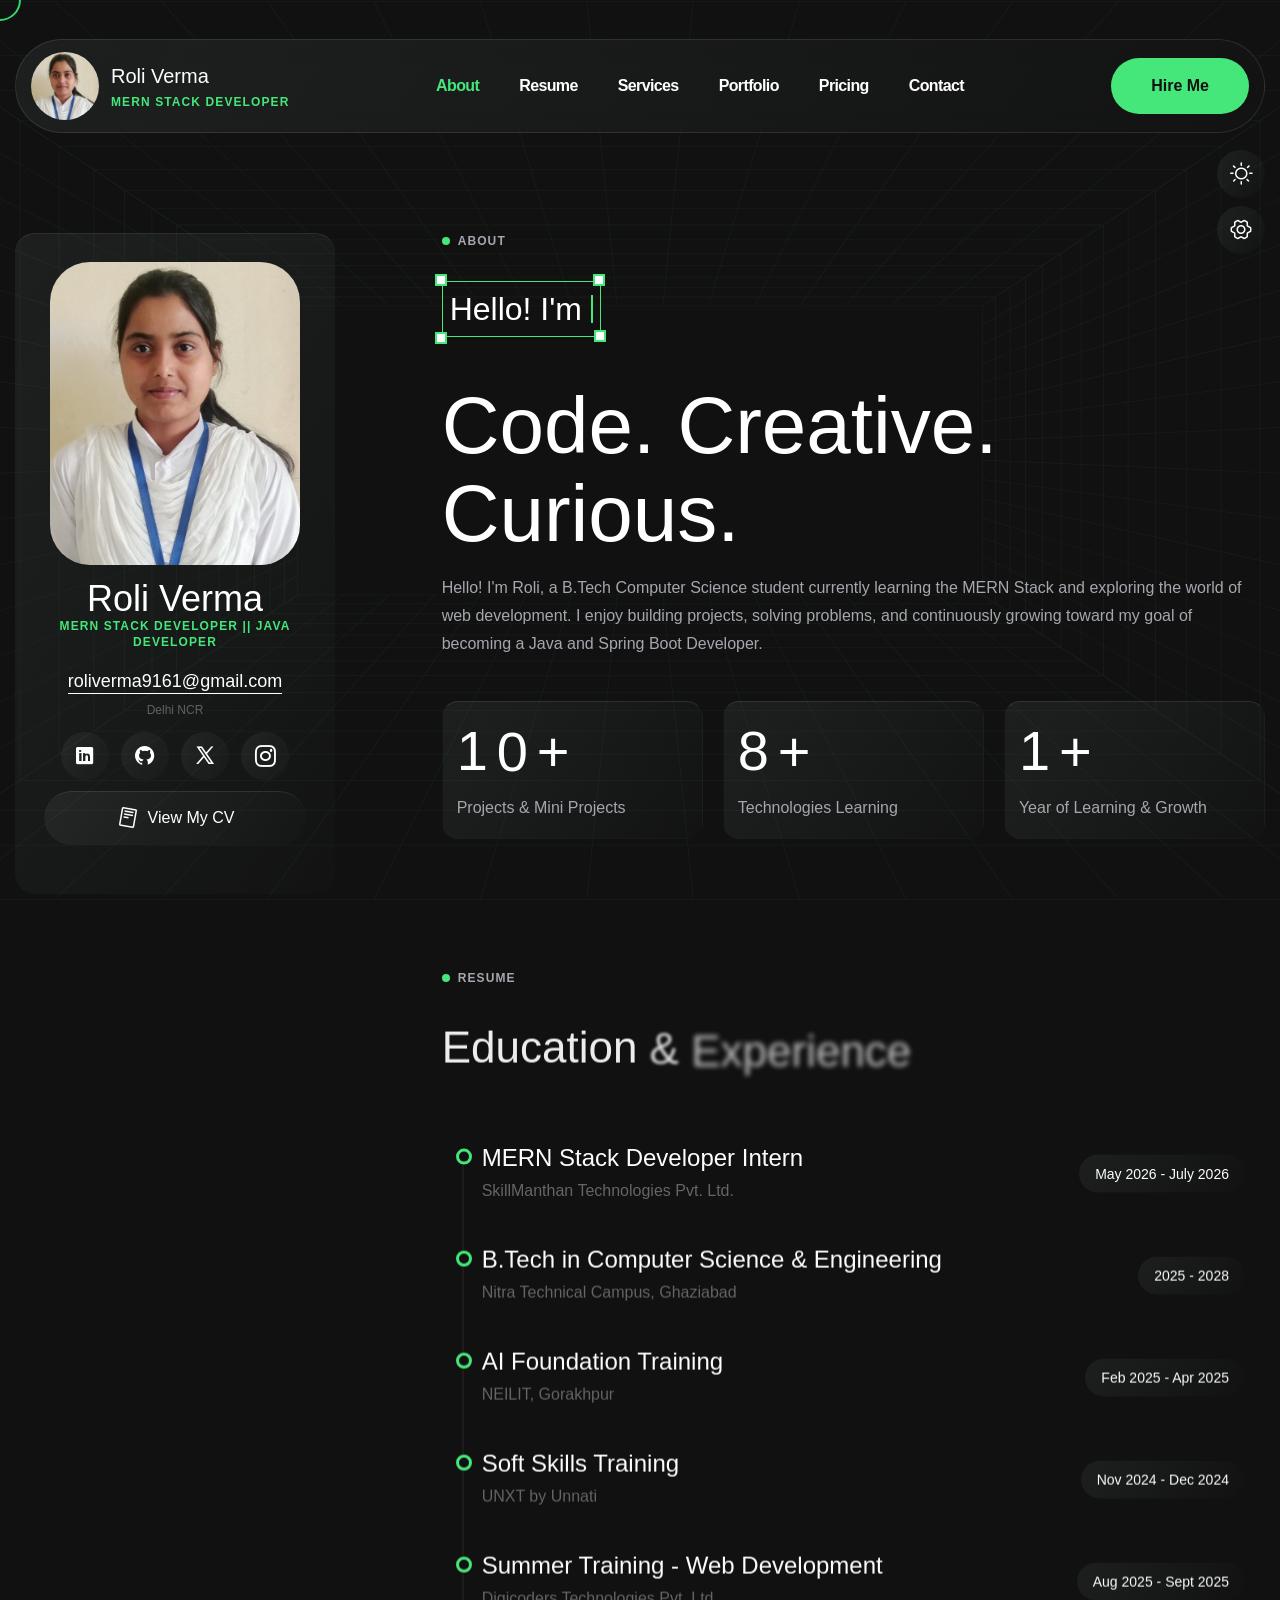
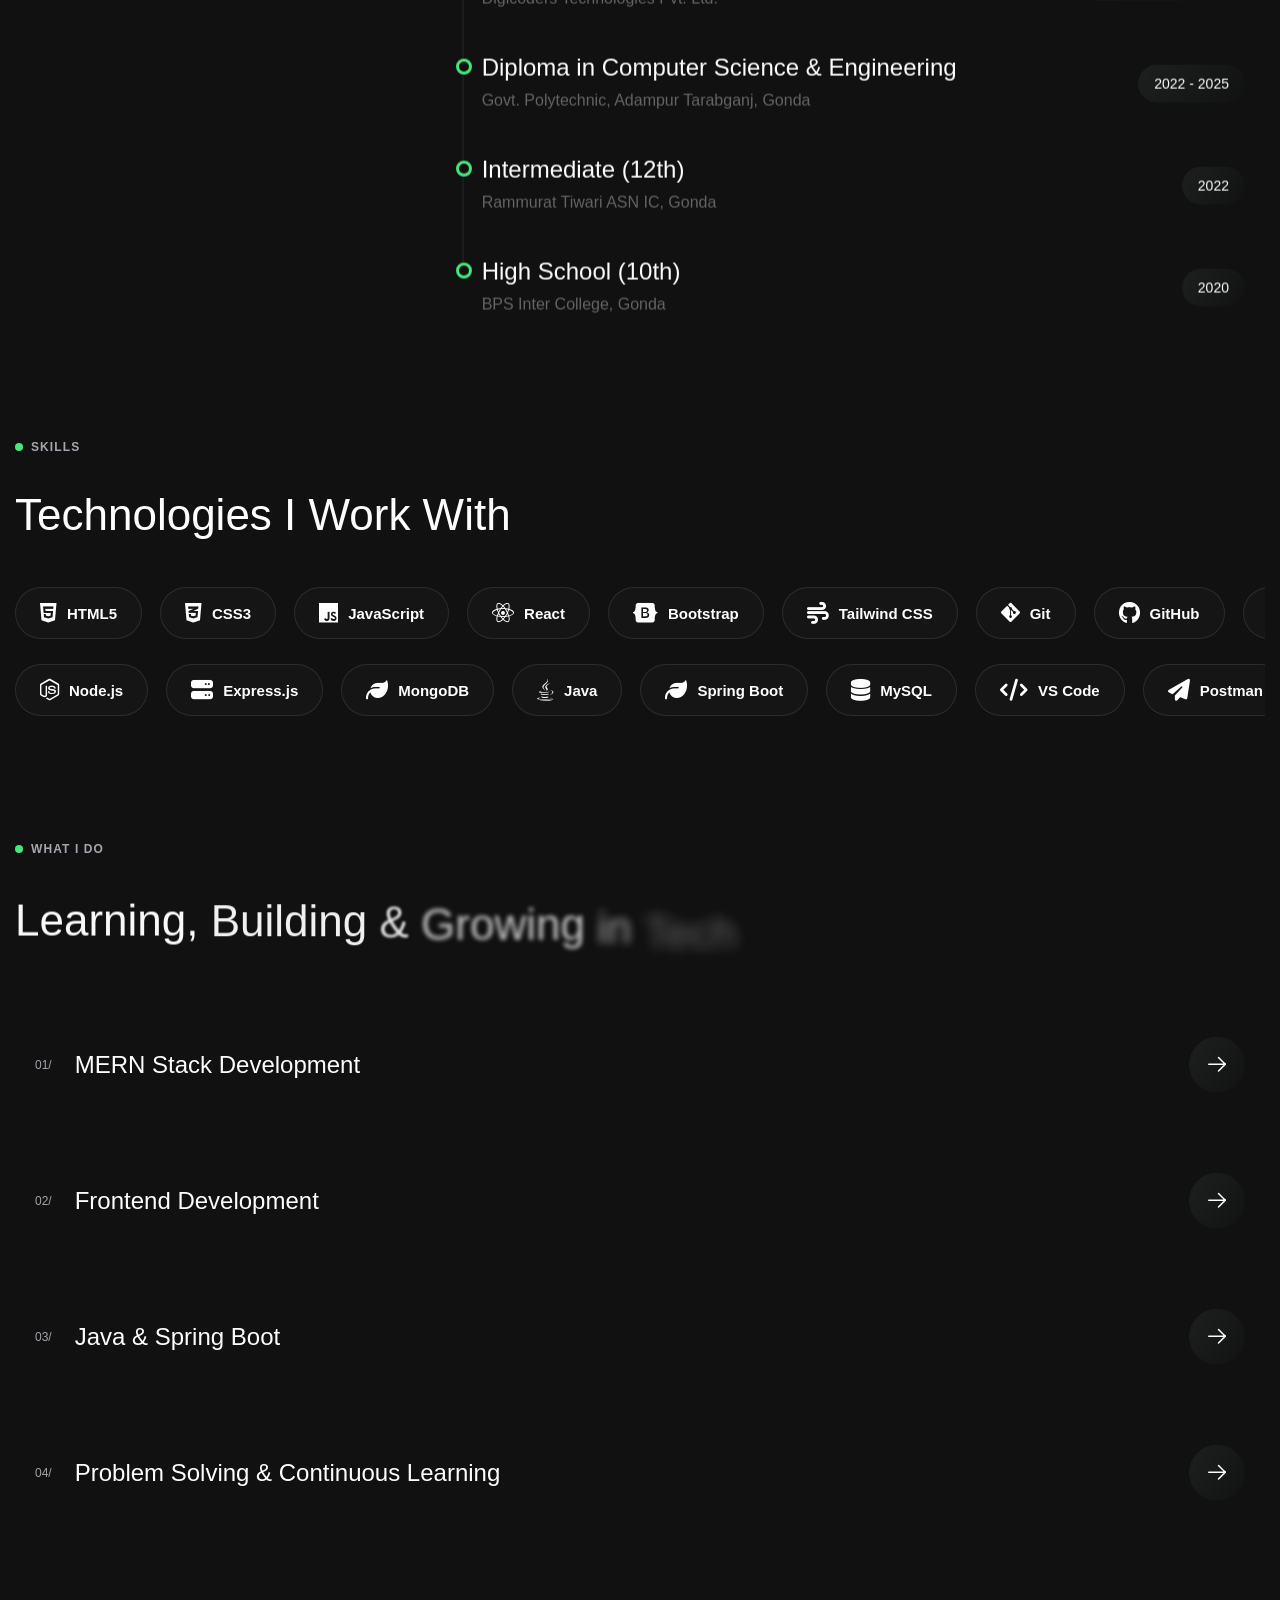
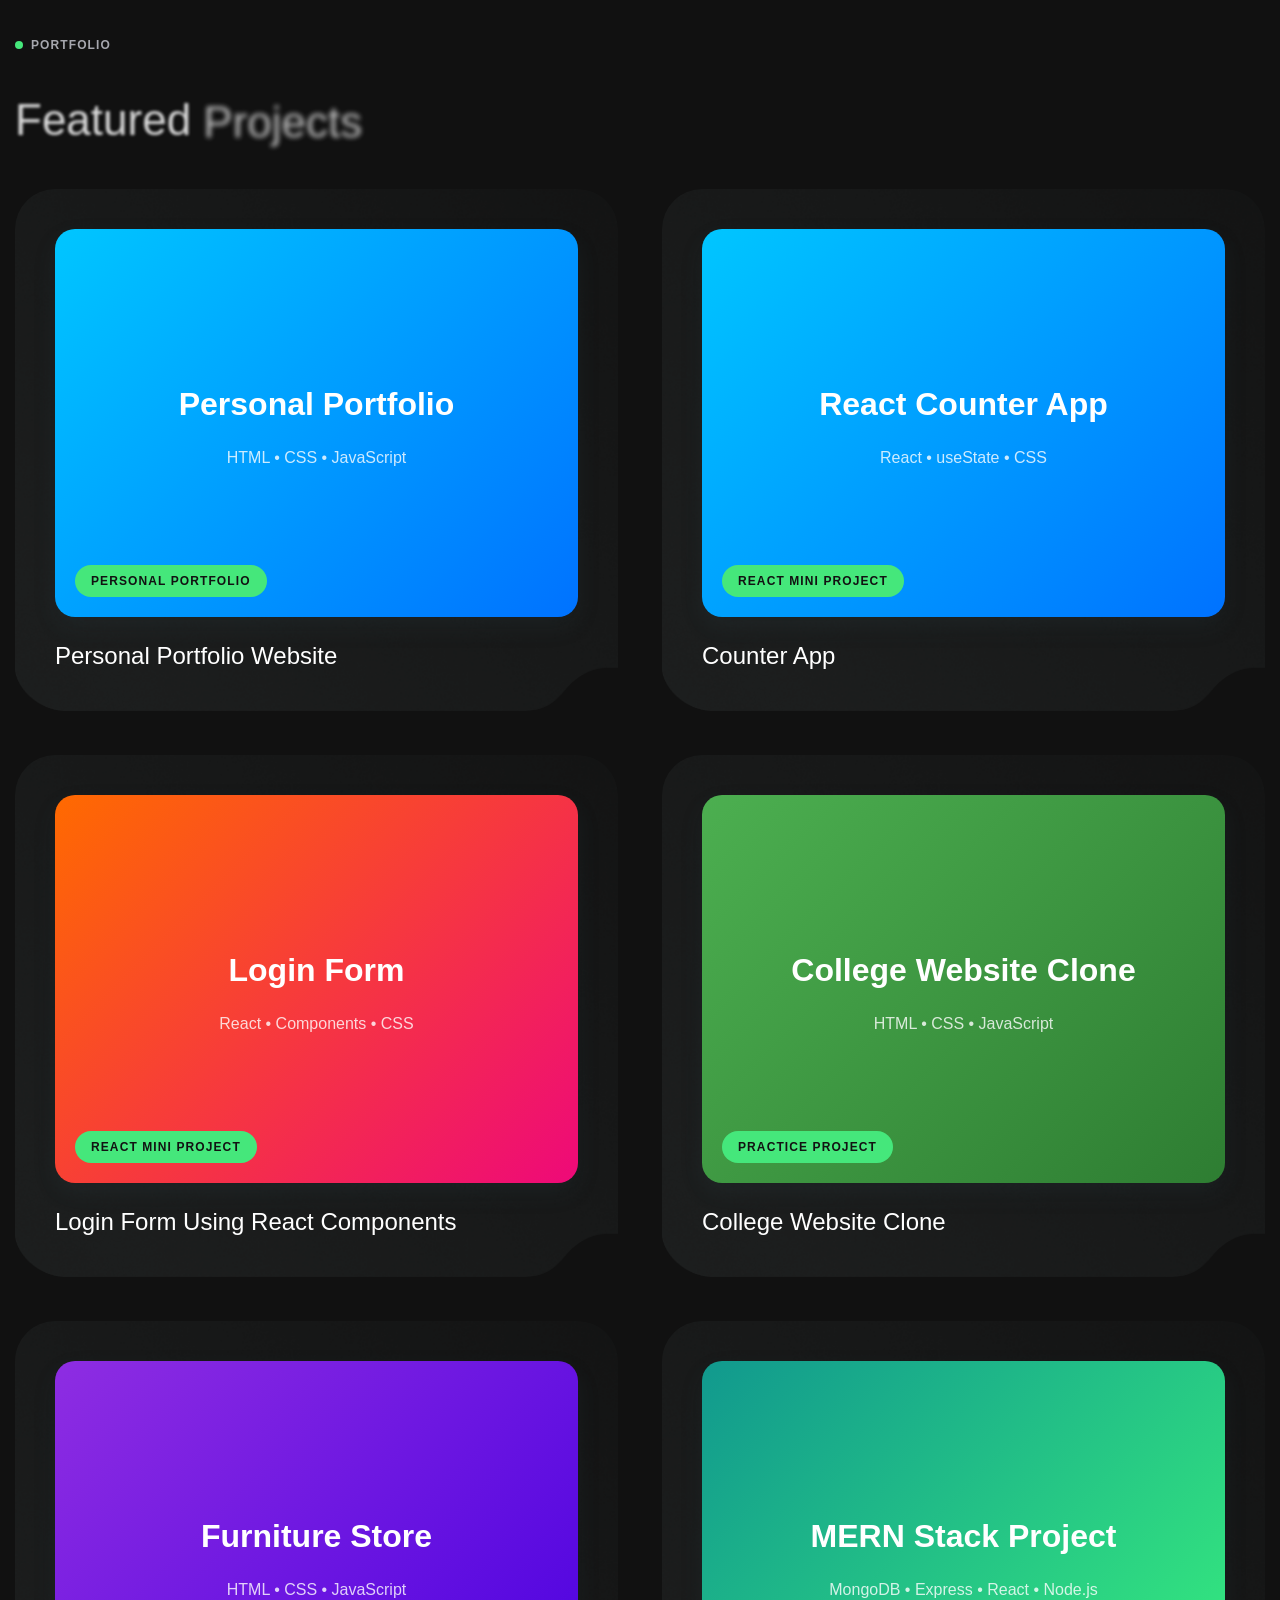
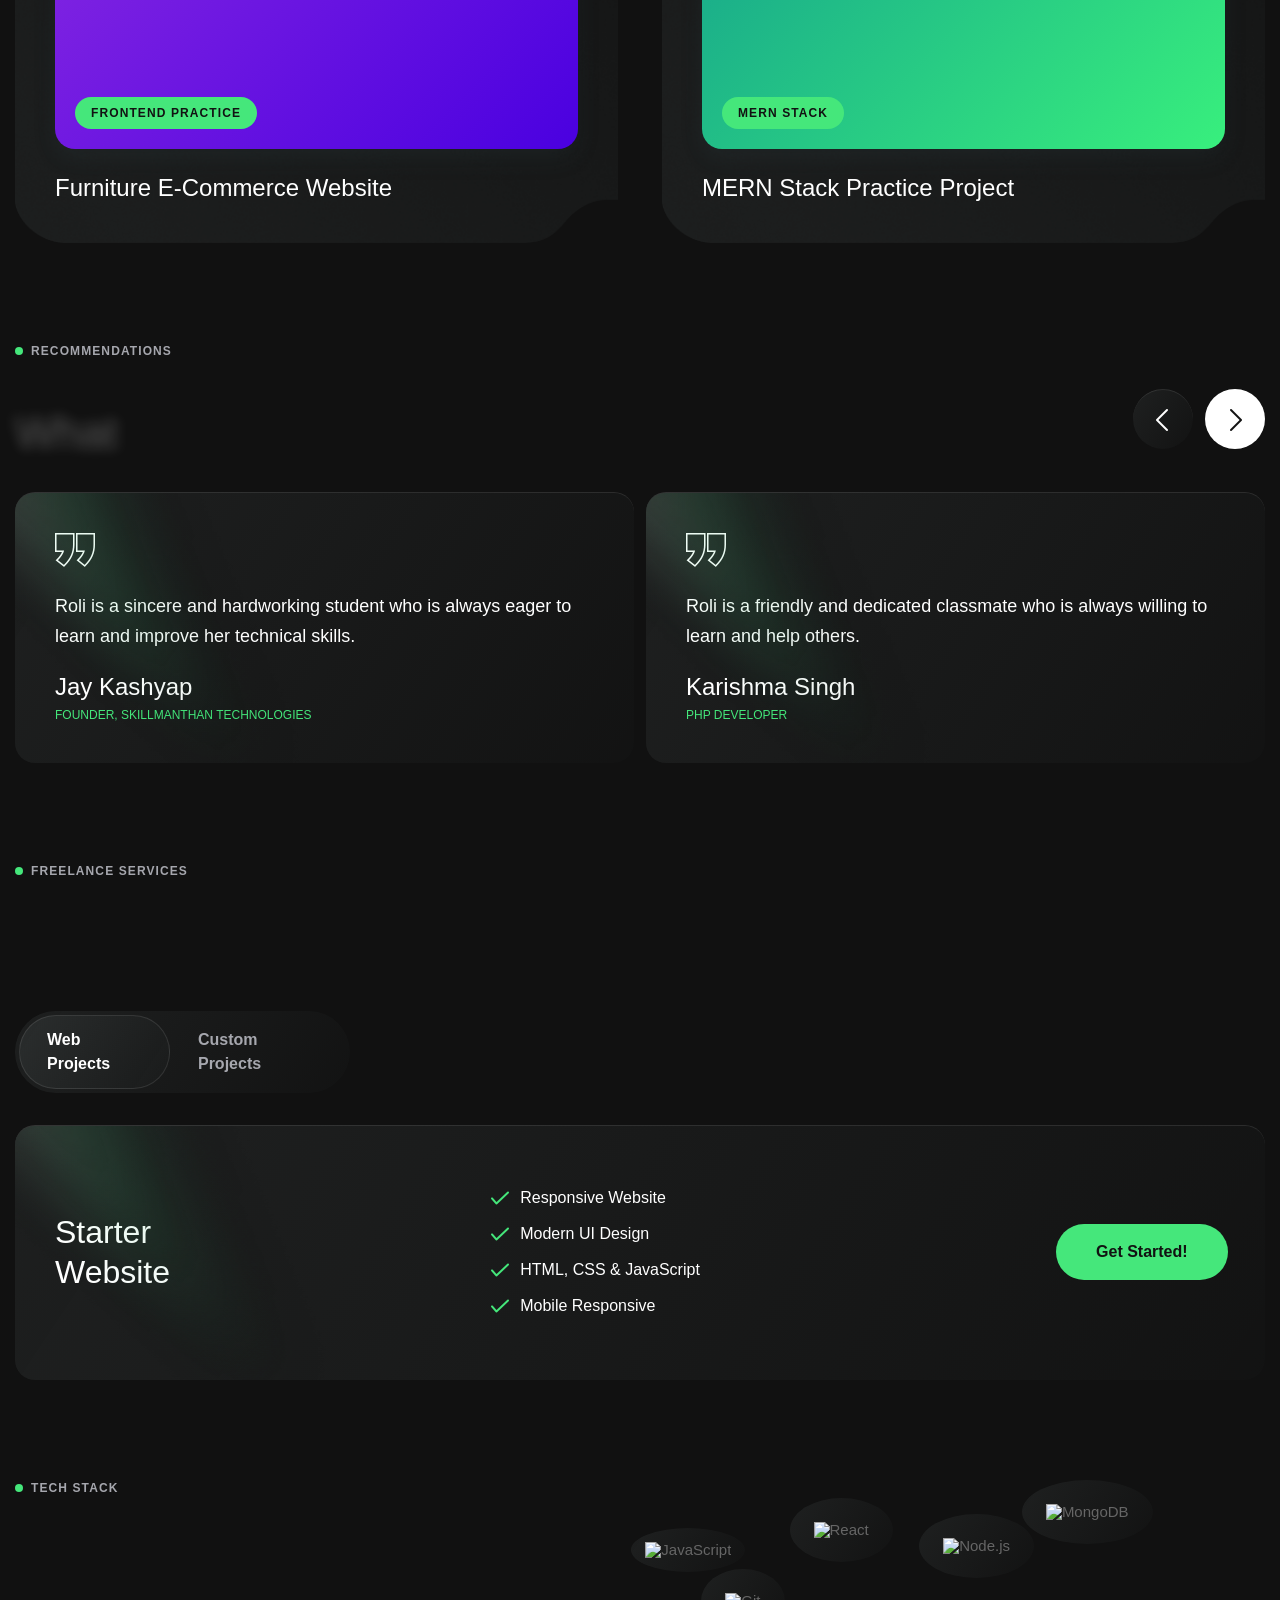
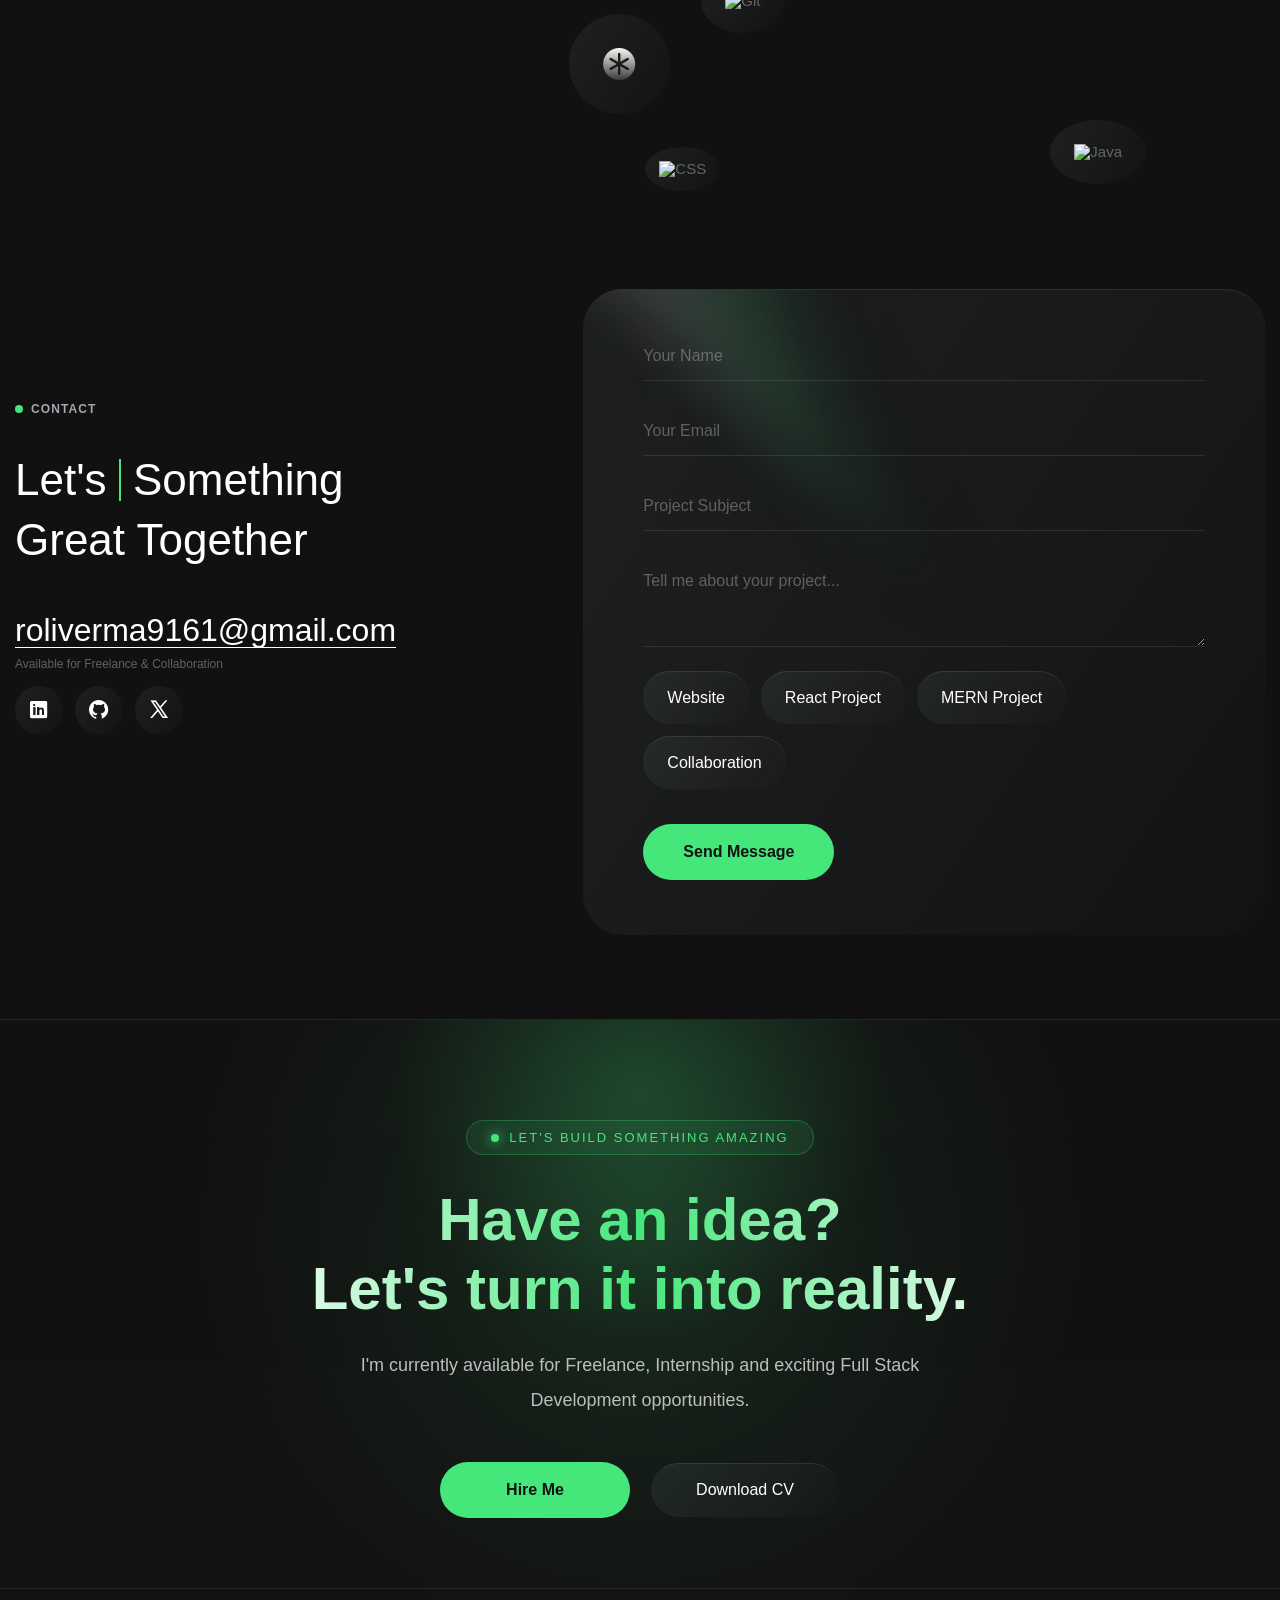
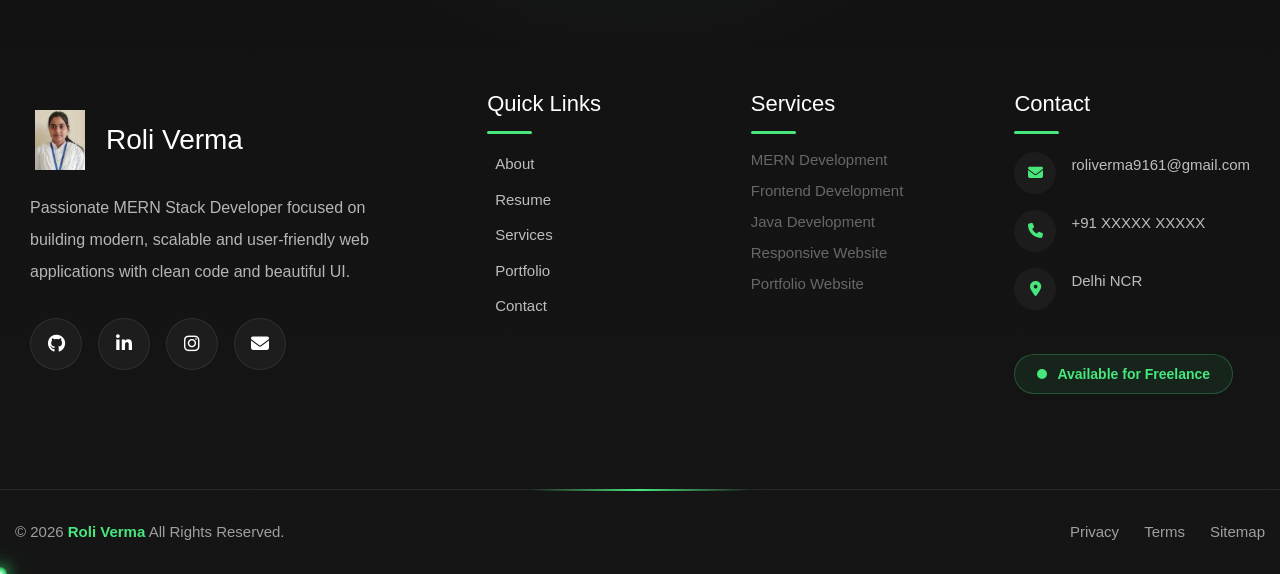
==== index.html @ fca50c69 "final commit" ====
<!doctype html>
<html xmlns="http://www.w3.org/1999/xhtml" xml:lang="en-US" lang="en-US">
<meta http-equiv="content-type" content="text/html;charset=utf-8" />

<head>
    <title>
        Roli Verma | MERN Stack Developer | CSE Student Portfolio
    </title>
    <meta charset="utf-8" />

    <meta name="viewport" content="width=device-width, initial-scale=1, maximum-scale=1" />
    <meta name="title" content="Roli Verma | MERN Stack Developer | CSE Student Portfolio">
    <meta name="description"
        content="Roli Verma is a Computer Science Engineering student and MERN Stack Developer skilled in React.js, Node.js, Express.js, MongoDB, JavaScript and modern web technologies. Explore my projects and development journey.">

    <meta name="keywords" content="
            Roli Verma,
            Roli Verma Developer,
            Roli Verma MERN,
            Roli Verma MERN Stack Developer,
            Roli Verma CSE,
            Roli Verma Computer Science Engineer,
            MERN Stack Developer,
            React Developer,
            Frontend Developer,
            Full Stack Developer,
            JavaScript Developer,
            Web Developer Portfolio
            ">

    <meta name="author" content="Roli Verma">
    <meta name="robots" content="index, follow">
    <meta name="googlebot" content="index, follow">
    <link rel="canonical" href="https://roliverma.vercel.app/">

    <meta property="og:type" content="website">
    <meta property="og:title" content="Roli Verma | MERN Stack Developer">
    <meta property="og:description"
        content="Portfolio of Roli Verma, CSE Student and MERN Stack Developer building modern web applications.">
    <meta property="og:url" content="https://roliverma.vercel.app/">

    <meta property="og:image" content="https://roliverma.vercel.app/roli-header.png">
    <meta name="twitter:card" content="summary_large_image">
    <meta name="twitter:title" content="Roli Verma | MERN Stack Developer">
    <meta name="twitter:description" content="CSE Student | MERN Stack Developer | React Developer">
    <meta name="twitter:image" content="https://roliverma.vercel.app/roli-header.png">

    <link rel="stylesheet" type="text/css" href="css/bootstrap.css" />
    <link rel="stylesheet" type="text/css" href="css/odometer.min.css" />
    <link rel="stylesheet" type="text/css" href="css/swiper-bundle.min.css" />
    <link rel="stylesheet" type="text/css" href="css/animateText.css" />
    <link rel="stylesheet" type="text/css" href="css/jquery.fancybox.min.css" />
    <link rel="stylesheet" type="text/css" href="css/styles.css" />
    <link rel="stylesheet" href="https://cdnjs.cloudflare.com/ajax/libs/font-awesome/6.7.2/css/all.min.css">

    <link rel="stylesheet" href="font/fonts.css" />

    <link rel="stylesheet" type="text/css" href="icons/icomoon/style.css" />
    <link rel="shortcut icon" href="images/logo/roli_header.png" />
    <link rel="apple-touch-icon-precomposed" href="images/logo/roli_header.png" />
</head>

<body>
    <div id="wrapper" class="counter-scroll bg_dark">
        <div class="body-overlay d-block">
            <div class="bg-shape"></div>
        </div>

        <header class="header">
            <div class="tf-container">
                <div class="header-sidebar style-1">
                    <div class="box">
                        <div class="avatar header-avatar">
                            <img src="images/logo/roli_header.png" width="68" height="68" alt="avatar" />
                        </div>
                        <div class="info">
                            <h6 class="font-4 mb_4">Roli Verma</h6>
                            <div class="text-label text-uppercase fw-6 text_primary-color font-3 letter-spacing-1">
                                MERN Stack Developer
                            </div>
                        </div>
                    </div>
                    <ul class="nav-menu style-1 xl-hide">
                        <li class="text-menu text_white">
                            <a href="#about"
                                class="nav_link toggle splitting link link-no-action text-button font-3 fw-6">
                                <span class="text" data-splitting>About</span>
                                <span class="text" data-splitting>About</span>
                            </a>
                        </li>
                        <li class="text-menu text_white">
                            <a href="#resume"
                                class="nav_link toggle splitting link link-no-action text-button font-3 fw-6">
                                <span class="text" data-splitting>Resume</span>
                                <span class="text" data-splitting>Resume</span>
                            </a>
                        </li>
                        <li class="text-menu text_white">
                            <a href="#services"
                                class="nav_link toggle splitting link link-no-action text-button font-3 fw-6">
                                <span class="text" data-splitting>Services</span>
                                <span class="text" data-splitting>Services</span>
                            </a>
                        </li>
                        <li class="text-menu text_white">
                            <a href="#portfolio"
                                class="nav_link toggle splitting link link-no-action text-button font-3 fw-6">
                                <span class="text" data-splitting>Portfolio</span>
                                <span class="text" data-splitting>Portfolio</span>
                            </a>
                        </li>
                        <li class="text-menu text_white">
                            <a href="#pricing"
                                class="nav_link toggle splitting link link-no-action text-button font-3 fw-6">
                                <span class="text" data-splitting>Pricing</span>
                                <span class="text" data-splitting>Pricing</span>
                            </a>
                        </li>
                        <li class="text-menu text_white">
                            <a href="#contact"
                                class="nav_link toggle splitting link link-no-action text-button font-3 fw-6">
                                <span class="text" data-splitting>Contact</span>
                                <span class="text" data-splitting>Contact</span>
                            </a>
                        </li>
                    </ul>
                    <div class="d-flex gap_12 align-items-center">
                        <a href="#contact" class="tf-btn style-1 animate-hover-btn sm-hide">
                            <span> Hire Me </span>
                        </a>
                        <a class="menu-button show-menu-mobile d-xl-none link-no-action" data-target="#menu-2"
                            href="#"><i class="icon-CirclesFour"></i></a>
                    </div>
                </div>
                <div class="popup-menu-mobile" id="menu-2">
                    <ul class="nav-menu style-3">
                        <li class="text-menu text_white">
                            <a href="#about"
                                class="nav_link toggle splitting link link-no-action text-button font-3 fw-6">
                                <span class="text" data-splitting>About</span>
                                <span class="text" data-splitting>About</span>
                            </a>
                        </li>
                        <li class="text-menu text_white">
                            <a href="#resume"
                                class="nav_link toggle splitting link link-no-action text-button font-3 fw-6">
                                <span class="text" data-splitting>Resume</span>
                                <span class="text" data-splitting>Resume</span>
                            </a>
                        </li>
                        <li class="text-menu text_white">
                            <a href="#services"
                                class="nav_link toggle splitting link link-no-action text-button font-3 fw-6">
                                <span class="text" data-splitting>Services</span>
                                <span class="text" data-splitting>Services</span>
                            </a>
                        </li>
                        <li class="text-menu text_white">
                            <a href="#portfolio"
                                class="nav_link toggle splitting link link-no-action text-button font-3 fw-6">
                                <span class="text" data-splitting>Portfolio</span>
                                <span class="text" data-splitting>Portfolio</span>
                            </a>
                        </li>
                        <li class="text-menu text_white">
                            <a href="#pricing"
                                class="nav_link toggle splitting link link-no-action text-button font-3 fw-6">
                                <span class="text" data-splitting>Pricing</span>
                                <span class="text" data-splitting>Pricing</span>
                            </a>
                        </li>
                        <li class="text-menu text_white">
                            <a href="#contact"
                                class="nav_link toggle splitting link link-no-action text-button font-3 fw-6">
                                <span class="text" data-splitting>Contact</span>
                                <span class="text" data-splitting>Contact</span>
                            </a>
                        </li>
                    </ul>
                </div>
            </div>
        </header>

        <div class="main-content style-fullwidth section-onepage">
            <div class="tf-container w-6">
                <div class="wrap-section">
                    <div class="row">
                        <div class="col-xl-4">
                            <div class="user-bar style-1 text-center sticky-top">
                                <div class="box-author mb_12">
                                    <div class="img-style mb_16">
                                        <img decoding="async" loading="lazy" src="images/logo/roli_header.png"
                                            width="250" height="250" alt="feature post" />
                                    </div>
                                    <div class="info">
                                        <div class="name font-2 text_white mb_8">Roli Verma</div>
                                        <div
                                            class="text-label text-uppercase fw-6 text_primary-color font-3 mb_16 letter-spacing-1">
                                            MERN Stack Developer || JAVA Developer
                                        </div>
                                        <a href="mailto:roliverma9161@gmail.com"
                                            class="hover-underline-link text_white text-body-2 mb_4">roliverma9161@gmail.com</a>
                                        <p class="text-caption-2 text_secondary-color font-3">
                                            Delhi NCR
                                        </p>
                                    </div>
                                </div>
                                <ul class="list-icon d-flex justify-content-center">
                                    <li><a href="https://www.linkedin.com/in/roli-verma-170666315" target="_blank"
                                            class="icon-LinkedIn"></a></li>

                                    <li><a href="https://github.com/roliverma9161" target="_blank"
                                            class="icon-GitHub"></a></li>

                                    <li><a href="#" class="icon-X"></a></li>

                                    <li><a href="https://instagram.com/roli_verma95" target="_blank"
                                            class="fab fa-instagram"></a></li>
                                </ul>


                                <a href="./images/user/roli_updated.pdf" target="_blank"
                                    class="tf-btn mt-3 btn-w-full style-border mb_20">
                                    <span class="bg_btn"></span>
                                    <span class="title"><i class="icon-ReadCvLogo"></i>View My CV</span>
                                    <span class="effect-shine"></span>
                                </a>
                            </div>
                        </div>
                        <div class="col-xl-8">
                            <div id="about" class="section-about style-1 section first-section h-100vh">
                                <div class="heading-section mb_45">
                                    <div class="tag-heading text-uppercase text-label font-3 letter-spacing-1 mb_32">
                                        About
                                    </div>
                                    <div class="title-border-shape">
                                        <h4 class="animationtext clip">
                                            Hello! I'm
                                            <span class="tf-text s1 cd-words-wrapper text_primary-color">
                                                <span class="item-text is-visible"> Roli Verma </span>

                                                <span class="item-text is-hidden">
                                                    MERN Stack Developer
                                                </span>

                                                <span class="item-text is-hidden">
                                                    Availble for freelancing
                                                </span>
                                            </span>
                                        </h4>

                                        <div class="shape">
                                            <span class="shape-1"></span>
                                            <span class="shape-2"></span>
                                            <span class="shape-3"></span>
                                            <span class="shape-4"></span>
                                        </div>

                                        <div class="line">
                                            <span class="line-horizontal horizontal-1"></span>
                                            <span class="line-horizontal horizontal-2"></span>
                                            <span class="line-vertical vertical-1"></span>
                                            <span class="line-vertical vertical-2"></span>
                                        </div>
                                    </div>
                                </div>
                                <h1 class="title mb_16 split-text effect-blur-fade">
                                    Code. Creative. Curious. <br />
                                </h1>
                                <p class="text_muted-color font-3 mb_43 split-text split-lines-transform">
                                    Hello! I'm Roli, a B.Tech Computer Science student currently
                                    learning the MERN Stack and exploring the world of web
                                    development. I enjoy building projects, solving problems,
                                    and continuously growing toward my goal of becoming a Java
                                    and Spring Boot Developer.
                                </p>
                                <div class="wrap-counter tf-grid-layout md-col-3">
                                    <!-- Projects -->
                                    <div class="counter-item bs-light-mode">
                                        <div class="counter-number h2 text_white mb_7">
                                            <div class="odometer" data-number="10">0</div>
                                            <span class="sub">+</span>
                                        </div>

                                        <p class="text-body-1 text_muted-color font-3">
                                            Projects & Mini Projects
                                        </p>

                                        <div class="item-shape">
                                            <img src="images/item/small-comet.webp" loading="lazy" decoding="async"
                                                alt="item" />
                                        </div>
                                    </div>

                                    <!-- Technologies -->
                                    <div class="counter-item bs-light-mode">
                                        <div class="counter-number h2 text_white mb_7">
                                            <div class="odometer" data-number="8">0</div>
                                            <span class="sub">+</span>
                                        </div>

                                        <p class="text-body-1 text_muted-color font-3">
                                            Technologies Learning
                                        </p>

                                        <div class="item-shape">
                                            <img src="images/item/small-comet.webp" loading="lazy" decoding="async"
                                                alt="item" />
                                        </div>
                                    </div>

                                    <!-- Learning Journey -->
                                    <div class="counter-item bs-light-mode">
                                        <div class="counter-number h2 text_white mb_7">
                                            <div class="odometer" data-number="1">0</div>
                                            <span class="sub">+</span>
                                        </div>

                                        <p class="text-body-1 text_muted-color font-3">
                                            Year of Learning & Growth
                                        </p>

                                        <div class="item-shape">
                                            <img src="images/item/small-comet.webp" loading="lazy" decoding="async"
                                                alt="item" />
                                        </div>
                                    </div>
                                </div>
                            </div>
                            <!-- End section-about -->

                            <!-- section-resume-->
                            <div id="resume" class="section-resume style-1 pb-0 spacing-4 section">
                                <div class="heading-section mb_47">
                                    <div class="tag-heading text-uppercase text-label font-3 letter-spacing-1 mb_30">
                                        Resume
                                    </div>
                                    <h3 class="text_white fw-5 split-text effect-blur-fade">
                                        Education & Experience
                                    </h3>
                                </div>
                                <div class="effect-line-hover">
                                    <!-- Internship -->
                                    <div class="wrap-education-item area-effect scrolling-effect effectTop">
                                        <span class="point"></span>

                                        <div class="education-item">
                                            <div class="content">
                                                <h5 class="font-4 mb_4">
                                                    <a href="#contact" class="link">
                                                        MERN Stack Developer Intern
                                                    </a>
                                                </h5>

                                                <span class="text-body-1 font-3">
                                                    SkillManthan Technologies Pvt. Ltd.
                                                </span>
                                            </div>

                                            <div class="date text-caption-1 text_white font-3">
                                                May 2026 - July 2026
                                            </div>

                                            <div class="item-shape spotlight">
                                                <img src="images/item/small-comet.webp" loading="lazy" decoding="async"
                                                    alt="item" />
                                            </div>
                                        </div>
                                    </div>

                                    <!-- B.Tech -->
                                    <div class="wrap-education-item area-effect scrolling-effect effectTop">
                                        <span class="point"></span>

                                        <div class="education-item">
                                            <div class="content">
                                                <h5 class="font-4 mb_4">
                                                    <a href="#contact" class="link">
                                                        B.Tech in Computer Science & Engineering
                                                    </a>
                                                </h5>

                                                <span class="text-body-1 font-3">
                                                    Nitra Technical Campus, Ghaziabad
                                                </span>
                                            </div>

                                            <div class="date text-caption-1 text_white font-3">
                                                2025 - 2028
                                            </div>

                                            <div class="item-shape spotlight">
                                                <img src="images/item/small-comet.webp" loading="lazy" decoding="async"
                                                    alt="item" />
                                            </div>
                                        </div>
                                    </div>

                                    <!--NEILIT, Gorakhpur-->
                                    <div class="wrap-education-item area-effect scrolling-effect effectTop">
                                        <span class="point"></span>

                                        <div class="education-item">
                                            <div class="content">
                                                <h5 class="font-4 mb_4">
                                                    <a href="#contact" class="link">
                                                        AI Foundation Training

                                                    </a>
                                                </h5>

                                                <span class="text-body-1 font-3">
                                                    NEILIT, Gorakhpur
                                                </span>
                                            </div>

                                            <div class="date text-caption-1 text_white font-3">
                                                Feb 2025 - Apr 2025
                                            </div>

                                            <div class="item-shape spotlight">
                                                <img src="images/item/small-comet.webp" loading="lazy" decoding="async"
                                                    alt="item" />
                                            </div>
                                        </div>
                                    </div>

                                    <div class="wrap-education-item area-effect scrolling-effect effectTop">
                                        <span class="point"></span>

                                        <div class="education-item">
                                            <div class="content">
                                                <h5 class="font-4 mb_4">
                                                    <a href="#contact" class="link">
                                                        Soft Skills Training
                                                    </a>
                                                </h5>

                                                <span class="text-body-1 font-3">
                                                    UNXT by Unnati
                                                </span>
                                            </div>

                                            <div class="date text-caption-1 text_white font-3">
                                                Nov 2024 - Dec 2024
                                            </div>

                                            <div class="item-shape spotlight">
                                                <img src="images/item/small-comet.webp" loading="lazy" decoding="async"
                                                    alt="item" />
                                            </div>
                                        </div>
                                    </div>

                                    <!-- Summer Training -->

                                    <div class="wrap-education-item area-effect scrolling-effect effectTop">
                                        <span class="point"></span>

                                        <div class="education-item">
                                            <div class="content">
                                                <h5 class="font-4 mb_4">
                                                    <a href="#contact" class="link">
                                                        Summer Training - Web Development

                                                    </a>
                                                </h5>

                                                <span class="text-body-1 font-3">
                                                    Digicoders Technologies Pvt. Ltd.
                                                </span>
                                            </div>

                                            <div class="date text-caption-1 text_white font-3">
                                                Aug 2025 - Sept 2025
                                            </div>

                                            <div class="item-shape spotlight">
                                                <img src="images/item/small-comet.webp" loading="lazy" decoding="async"
                                                    alt="item" />
                                            </div>
                                        </div>
                                    </div>

                                    <!-- Diploma -->
                                    <div class="wrap-education-item area-effect scrolling-effect effectTop">
                                        <span class="point"></span>

                                        <div class="education-item">
                                            <div class="content">
                                                <h5 class="font-4 mb_4">
                                                    <a href="#contact" class="link">
                                                        Diploma in Computer Science & Engineering
                                                    </a>
                                                </h5>

                                                <span class="text-body-1 font-3">
                                                    Govt. Polytechnic, Adampur Tarabganj, Gonda
                                                </span>
                                            </div>

                                            <div class="date text-caption-1 text_white font-3">
                                                2022 - 2025
                                            </div>

                                            <div class="item-shape spotlight">
                                                <img src="images/item/small-comet.webp" loading="lazy" decoding="async"
                                                    alt="item" />
                                            </div>
                                        </div>
                                    </div>

                                    <!-- Intermediate -->
                                    <div class="wrap-education-item area-effect scrolling-effect effectTop">
                                        <span class="point"></span>

                                        <div class="education-item">
                                            <div class="content">
                                                <h5 class="font-4 mb_4">
                                                    <a href="#contact" class="link">
                                                        Intermediate (12th)
                                                    </a>
                                                </h5>

                                                <span class="text-body-1 font-3">
                                                    Rammurat Tiwari ASN IC, Gonda
                                                </span>
                                            </div>

                                            <div class="date text-caption-1 text_white font-3">
                                                2022
                                            </div>

                                            <div class="item-shape spotlight">
                                                <img src="images/item/small-comet.webp" loading="lazy" decoding="async"
                                                    alt="item" />
                                            </div>
                                        </div>
                                    </div>

                                    <!-- High School -->
                                    <div class="wrap-education-item area-effect scrolling-effect effectTop">
                                        <span class="point"></span>

                                        <div class="education-item">
                                            <div class="content">
                                                <h5 class="font-4 mb_4">
                                                    <a href="#contact" class="link">
                                                        High School (10th)
                                                    </a>
                                                </h5>

                                                <span class="text-body-1 font-3">
                                                    BPS Inter College, Gonda
                                                </span>
                                            </div>

                                            <div class="date text-caption-1 text_white font-3">
                                                2020
                                            </div>

                                            <div class="item-shape spotlight">
                                                <img src="images/item/small-comet.webp" loading="lazy" decoding="async"
                                                    alt="item" />
                                            </div>
                                        </div>
                                    </div>
                                </div>
                            </div>
                            <!-- End section-resume -->
                        </div>
                    </div>
                </div>

                <!-- Skills Section -->
                <!-- ================= Skills ================= -->

                <div id="skills" class="section spacing-5">

                    <div class="heading-section mb_42">
                        <div class="tag-heading text-uppercase text-label font-3 letter-spacing-1 mb_30">
                            Skills
                        </div>

                        <h3 class="text_white fw-5">
                            Technologies I Work With
                        </h3>
                    </div>

                    <!-- Row 1 -->
                    <div class="skills-slider">
                        <div class="skills-track">

                            <span><i class="fab fa-html5"></i> HTML5</span>
                            <span><i class="fab fa-css3-alt"></i> CSS3</span>
                            <span><i class="fab fa-js"></i> JavaScript</span>
                            <span><i class="fab fa-react"></i> React</span>
                            <span><i class="fab fa-bootstrap"></i> Bootstrap</span>
                            <span><i class="fas fa-wind"></i> Tailwind CSS</span>
                            <span><i class="fab fa-git-alt"></i> Git</span>
                            <span><i class="fab fa-github"></i> GitHub</span>

                            <!-- Duplicate -->
                            <span><i class="fab fa-html5"></i> HTML5</span>
                            <span><i class="fab fa-css3-alt"></i> CSS3</span>
                            <span><i class="fab fa-js"></i> JavaScript</span>
                            <span><i class="fab fa-react"></i> React</span>
                            <span><i class="fab fa-bootstrap"></i> Bootstrap</span>
                            <span><i class="fas fa-wind"></i> Tailwind CSS</span>
                            <span><i class="fab fa-git-alt"></i> Git</span>
                            <span><i class="fab fa-github"></i> GitHub</span>

                        </div>
                    </div>

                    <!-- Row 2 -->
                    <div class="skills-slider reverse">

                        <div class="skills-track">

                            <span><i class="fab fa-node-js"></i> Node.js</span>
                            <span><i class="fas fa-server"></i> Express.js</span>
                            <span><i class="fas fa-leaf"></i> MongoDB</span>
                            <span><i class="fab fa-java"></i> Java</span>
                            <span><i class="fas fa-leaf"></i> Spring Boot</span>
                            <span><i class="fas fa-database"></i> MySQL</span>
                            <span><i class="fas fa-code"></i> VS Code</span>
                            <span><i class="fas fa-paper-plane"></i> Postman</span>

                            <!-- Duplicate -->
                            <span><i class="fab fa-node-js"></i> Node.js</span>
                            <span><i class="fas fa-server"></i> Express.js</span>
                            <span><i class="fas fa-leaf"></i> MongoDB</span>
                            <span><i class="fab fa-java"></i> Java</span>
                            <span><i class="fas fa-leaf"></i> Spring Boot</span>
                            <span><i class="fas fa-database"></i> MySQL</span>
                            <span><i class="fas fa-code"></i> VS Code</span>
                            <span><i class="fas fa-paper-plane"></i> Postman</span>

                        </div>

                    </div>

                </div>

                <!-- section-service -->
                <div id="services" class="section-service section spacing-5">
                    <div class="heading-section mb_43">
                        <div class="tag-heading text-uppercase text-label font-3 letter-spacing-1 mb_33">
                            What I Do
                        </div>

                        <h3 class="text_white fw-5 split-text effect-blur-fade">
                            Learning, Building & Growing in Tech
                        </h3>
                    </div>

                    <!-- 01 -->
                    <div class="service-item area-effect scrolling-effect effectBottom">
                        <div class="content-inner d-flex align-items-center justify-content-between">
                            <div class="d-flex align-items-center content">
                                <span class="number text-label text_muted-color font-3">
                                    01/
                                </span>

                                <h5 class="text_white font-4">
                                    <a href="#contact" class="link"> MERN Stack Development </a>
                                </h5>
                            </div>

                            <a href="#contact" class="btn-arrow">
                                <i class="icon-ArrowRight"></i>
                            </a>

                            <div class="item-shape spotlight">
                                <img src="images/item/small-comet.webp" loading="lazy" decoding="async"
                                    alt="MERN Stack Development" />
                            </div>
                        </div>

                        <div class="img-hover">
                            <img src="images/item/service-item-1.webp" width="140" height="140"
                                alt="MERN Stack Development" />
                        </div>
                    </div>

                    <!-- 02 -->
                    <div class="service-item area-effect scrolling-effect effectBottom">
                        <div class="content-inner d-flex align-items-center justify-content-between">
                            <div class="d-flex align-items-center content">
                                <span class="number text-label text_muted-color font-3">
                                    02/
                                </span>

                                <h5 class="text_white font-4">
                                    <a href="#contact" class="link"> Frontend Development </a>
                                </h5>
                            </div>

                            <a href="#contact" class="btn-arrow">
                                <i class="icon-ArrowRight"></i>
                            </a>

                            <div class="item-shape spotlight">
                                <img src="images/item/small-comet.webp" loading="lazy" decoding="async"
                                    alt="Frontend Development" />
                            </div>
                        </div>

                        <div class="img-hover">
                            <img src="images/item/service-item-2.webp" width="140" height="140"
                                alt="Frontend Development" />
                        </div>
                    </div>

                    <!-- 03 -->
                    <div class="service-item area-effect scrolling-effect effectBottom">
                        <div class="content-inner d-flex align-items-center justify-content-between">
                            <div class="d-flex align-items-center content">
                                <span class="number text-label text_muted-color font-3">
                                    03/
                                </span>

                                <h5 class="text_white font-4">
                                    <a href="#contact" class="link"> Java & Spring Boot </a>
                                </h5>
                            </div>

                            <a href="#contact" class="btn-arrow">
                                <i class="icon-ArrowRight"></i>
                            </a>

                            <div class="item-shape spotlight">
                                <img src="images/item/service-item-3.webp" loading="lazy" decoding="async"
                                    alt="Java and Spring Boot" />
                            </div>
                        </div>

                        <div class="img-hover">
                            <img src="images/item/service-item-3.webp" width="140" height="140"
                                alt="Java and Spring Boot" />
                        </div>
                    </div>

                    <!-- 04 -->
                    <div class="service-item area-effect scrolling-effect effectBottom">
                        <div class="content-inner d-flex align-items-center justify-content-between">
                            <div class="d-flex align-items-center content">
                                <span class="number text-label text_muted-color font-3">
                                    04/
                                </span>

                                <h5 class="text_white font-4">
                                    <a href="#contact" class="link">
                                        Problem Solving & Continuous Learning
                                    </a>
                                </h5>
                            </div>

                            <a href="#contact" class="btn-arrow">
                                <i class="icon-ArrowRight"></i>
                            </a>

                            <div class="item-shape spotlight">
                                <img src="images/item/service-item-4.webp" loading="lazy" decoding="async"
                                    alt="Problem Solving and Learning" />
                            </div>
                        </div>

                        <div class="img-hover">
                            <img src="images/item/service-item-4.webp" width="140" height="140"
                                alt="Problem Solving and Learning" />
                        </div>
                    </div>
                </div>
                <!-- End section-service -->

                <!-- section-portfolio-->
                <div id="portfolio" class="section-portfolio style-1 spacing-5 section">
                    <div class="heading-section mb_42">
                        <div class="tag-heading text-uppercase text-label font-3 letter-spacing-1 mb_34">
                            Portfolio
                        </div>

                        <h3 class="text_white fw-5 split-text effect-blur-fade">
                            Featured Projects
                        </h3>
                    </div>

                    <div class="tabs-content-wrap tf-grid-layout xl-col-2">
                        <!-- Project 1: Personal Portfolio -->
                        <div class="portfolio-item">
                            <a href="https://roliverma.netlify.app/" target="_blank" rel="noopener noreferrer"
                                class="img-style project-placeholder">

                                <div class="project-content">
                                    <h3> Personal Portfolio</h3>
                                    <p>HTML • CSS • JavaScript</p>
                                </div>

                                <div class="tag font-3 text-label text-uppercase fw-6 letter-spacing-1">
                                    Personal Portfolio
                                </div>

                            </a>

                            <h5 class="title font-4 text_white">
                                <a href="https://roliverma.netlify.app/" target="_blank" rel="noopener noreferrer"
                                    class="link">
                                    Personal Portfolio Website
                                </a>
                            </h5>

                            <div class="item-shape">
                                <img src="images/item/small-comet.webp" loading="lazy" decoding="async" alt="item" />
                            </div>
                        </div>

                        <!-- Project 2: Counter App -->
                        <div class="portfolio-item">
                            <a href="https://rolicounterapp.netlify.app/" target="_blank" rel="noopener noreferrer"
                                class="img-style project-placeholder">

                                <div class="project-content">
                                    <h3>React Counter App</h3>
                                    <p>React • useState • CSS</p>
                                </div>

                                <div class="tag font-3 text-label text-uppercase fw-6 letter-spacing-1">
                                    React Mini Project
                                </div>

                            </a>

                            <h5 class="title font-4 text_white">
                                <a href="https://rolicounterapp.netlify.app/" target="_blank" rel="noopener noreferrer"
                                    class="link">
                                    Counter App
                                </a>
                            </h5>

                            <div class="item-shape">
                                <img src="images/item/small-comet.webp" loading="lazy" decoding="async" alt="item" />
                            </div>
                        </div>

                        <!-- Project 3: React Login Form -->
                        <div class="portfolio-item">
                            <a href="https://roliformusingreactcomponent.netlify.app/" target="_blank"
                                rel="noopener noreferrer" class="img-style project-placeholder form-project">

                                <div class="project-content">
                                    <h3> Login Form</h3>
                                    <p>React • Components • CSS</p>
                                </div>

                                <div class="tag font-3 text-label text-uppercase fw-6 letter-spacing-1">
                                    React Mini Project
                                </div>

                            </a>

                            <h5 class="title font-4 text_white">
                                <a href="https://roliformusingreactcomponent.netlify.app/" target="_blank"
                                    rel="noopener noreferrer" class="link">
                                    Login Form Using React Components
                                </a>
                            </h5>

                            <div class="item-shape">
                                <img src="images/item/small-comet.webp" loading="lazy" decoding="async" alt="item" />
                            </div>
                        </div>

                        <!-- Project 4: College Website Clone -->
                        <div class="portfolio-item">
                            <a href="#" class="img-style project-placeholder college-project">

                                <div class="project-content">
                                    <h3> College Website Clone</h3>
                                    <p>HTML • CSS • JavaScript</p>
                                </div>

                                <div class="tag font-3 text-label text-uppercase fw-6 letter-spacing-1">
                                    Practice Project
                                </div>

                            </a>

                            <h5 class="title font-4 text_white">
                                <a href="#" class="link"> College Website Clone </a>
                            </h5>

                            <div class="item-shape">
                                <img src="images/item/small-comet.webp" loading="lazy" decoding="async" alt="item" />
                            </div>
                        </div>

                        <!-- Project 5: Furniture Website -->
                        <div class="portfolio-item">
                            <a href="#" class="img-style project-placeholder ecommerce-project">

                                <div class="project-content">
                                    <h3> Furniture Store</h3>
                                    <p>HTML • CSS • JavaScript</p>
                                </div>

                                <div class="tag font-3 text-label text-uppercase fw-6 letter-spacing-1">
                                    Frontend Practice
                                </div>

                            </a>

                            <h5 class="title font-4 text_white">
                                <a href="#" class="link"> Furniture E-Commerce Website </a>
                            </h5>

                            <div class="item-shape">
                                <img src="images/item/small-comet.webp" loading="lazy" decoding="async" alt="item" />
                            </div>
                        </div>

                        <!-- Project 6: MERN Stack Project -->
                        <div class="portfolio-item">
                            <a href="#" class="img-style project-placeholder mern-project">

                                <div class="project-content">
                                    <h3> MERN Stack Project</h3>
                                    <p>MongoDB • Express • React • Node.js</p>
                                </div>

                                <div class="tag font-3 text-label text-uppercase fw-6 letter-spacing-1">
                                    MERN Stack
                                </div>

                            </a>

                            <h5 class="title font-4 text_white">
                                <a href="#" class="link"> MERN Stack Practice Project </a>
                            </h5>

                            <div class="item-shape">
                                <img src="images/item/small-comet.webp" loading="lazy" decoding="async" alt="item" />
                            </div>
                        </div>
                    </div>

                </div>

                <!-- End section-portfolio -->

                <!-- section-testimonial-->
                <div id="testimonial" class="section-testimonial style-1 section spacing-5 sw-layout">
                    <div class="heading-section mb_43 d-flex align-items-end justify-content-between">
                        <div>
                            <div class="tag-heading text-uppercase text-label font-3 letter-spacing-1 mb_30">
                                Recommendations
                            </div>

                            <h3 class="text_white fw-5 split-text effect-blur-fade">
                                What People Say
                            </h3>
                        </div>

                        <div class="wrap-sw-button d-flex gap_12">
                            <div class="sw-button nav-prev-layout">
                                <i class="icon-CaretLeft"></i>
                            </div>

                            <div class="sw-button nav-next-layout">
                                <i class="icon-CaretRight"></i>
                            </div>
                        </div>
                    </div>

                    <div class="swiper" data-preview="2" data-destop="2" data-tablet="2" data-mobile="1"
                        data-space-lg="12" data-space-md="12" data-space="12">
                        <div class="swiper-wrapper">
                            <!-- Jay Kashyap -->
                            <div class="swiper-slide">
                                <div class="testimonial-item area-effect">
                                    <div>
                                        <div class="icon">
                                            <i class="icon-quote"></i>
                                        </div>

                                        <p class="text-body-2 text_white mb_21">
                                            Roli is a sincere and hardworking student who is always
                                            eager to learn and improve her technical skills.
                                        </p>
                                    </div>

                                    <div class="athor">
                                        <h5 class="name text_white mb_4 font-4">
                                            <a href="#" class="link"> Jay Kashyap </a>
                                        </h5>

                                        <span class="text-label text-uppercase text_primary-color font-3">
                                            Founder, SkillManthan Technologies
                                        </span>
                                    </div>

                                    <div class="item-shape spotlight">
                                        <img src="images/item/small-comet.webp" loading="lazy" decoding="async"
                                            alt="item" />
                                    </div>
                                </div>
                            </div>

                            <!-- Karishma Singh -->
                            <div class="swiper-slide">
                                <div class="testimonial-item area-effect">
                                    <div>
                                        <div class="icon">
                                            <i class="icon-quote"></i>
                                        </div>

                                        <p class="text-body-2 text_white mb_21">
                                            Roli is a friendly and dedicated classmate who is always
                                            willing to learn and help others.
                                        </p>
                                    </div>

                                    <div class="athor">
                                        <h5 class="name text_white mb_4 font-4">
                                            <a href="#" class="link"> Karishma Singh </a>
                                        </h5>

                                        <span class="text-label text-uppercase text_primary-color font-3">
                                            PHP Developer
                                        </span>
                                    </div>

                                    <div class="item-shape spotlight">
                                        <img src="images/item/small-comet.webp" loading="lazy" decoding="async"
                                            alt="item" />
                                    </div>
                                </div>
                            </div>

                            <!-- Sweta -->
                            <div class="swiper-slide">
                                <div class="testimonial-item area-effect">
                                    <div>
                                        <div class="icon">
                                            <i class="icon-quote"></i>
                                        </div>

                                        <p class="text-body-2 text_white mb_21">
                                            Roli is a focused learner who consistently works on
                                            improving her skills and building new projects.
                                        </p>
                                    </div>

                                    <div class="athor">
                                        <h5 class="name text_white mb_4 font-4">
                                            <a href="#" class="link"> Sweta </a>
                                        </h5>

                                        <span class="text-label text-uppercase text_primary-color font-3">
                                            Btech Student
                                        </span>
                                    </div>

                                    <div class="item-shape spotlight">
                                        <img src="images/item/small-comet.webp" loading="lazy" decoding="async"
                                            alt="item" />
                                    </div>
                                </div>
                            </div>
                        </div>
                    </div>
                </div>
                <!-- End section-testimonial -->

                <!-- section-pricing-->
                <div id="pricing" class="section-pricing flat-animate-tab spacing-5 section">

                    <div class="heading-section mb_42">
                        <div class="tag-heading text-uppercase text-label font-3 letter-spacing-1 mb_30">
                            Freelance Services
                        </div>

                        <h3 class="text_white fw-5 split-text effect-blur-fade">
                            Let's Build Something Together
                        </h3>
                    </div>

                    <div class="tab-slide mb_32">
                        <ul class="menu-tab d-flex align-items-center" role="tablist">

                            <li class="item-slide-effect"></li>

                            <li class="nav-tab-item active" role="presentation">
                                <a href="#web-project" class="text-button tab-link fw-6 active font-3"
                                    data-bs-toggle="tab">
                                    Web Projects
                                </a>
                            </li>

                            <li class="nav-tab-item" role="presentation">
                                <a href="#custom-project" class="text-button tab-link fw-6 font-3" data-bs-toggle="tab">
                                    Custom Projects
                                </a>
                            </li>

                        </ul>
                    </div>

                    <div class="tab-content">

                        <!-- Web Projects -->
                        <div class="tab-pane active show" id="web-project" role="tabpanel">

                            <div class="pricing-item style-1 bs-light-mode area-effect">

                                <h4 class="title">
                                    Starter <br />
                                    Website
                                </h4>

                                <ul class="list-check d-grid gap_8">

                                    <li class="text-body-1 text_white font-3 d-flex align-items-center gap_8">
                                        <i class="icon-check"></i>
                                        Responsive Website
                                    </li>

                                    <li class="text-body-1 text_white font-3 d-flex align-items-center gap_8">
                                        <i class="icon-check"></i>
                                        Modern UI Design
                                    </li>

                                    <li class="text-body-1 text_white font-3 d-flex align-items-center gap_8">
                                        <i class="icon-check"></i>
                                        HTML, CSS & JavaScript
                                    </li>

                                    <li class="text-body-1 text_white font-3 d-flex align-items-center gap_8">
                                        <i class="icon-check"></i>
                                        Mobile Responsive
                                    </li>

                                </ul>

                                <div class="wrap-pricing">

                                    <a href="#contact" class="tf-btn style-1 animate-hover-btn">
                                        <span>Get Started!</span>
                                    </a>

                                </div>

                                <div class="item-shape spotlight">
                                    <img src="images/item/small-comet.webp" loading="lazy" decoding="async"
                                        alt="item" />
                                </div>

                            </div>

                        </div>


                        <!-- Custom Projects -->
                        <div class="tab-pane" id="custom-project" role="tabpanel">

                            <div class="pricing-item style-1 bs-light-mode area-effect">

                                <h4 class="title">
                                    Custom <br />
                                    Project
                                </h4>

                                <ul class="list-check d-grid gap_8">

                                    <li class="text-body-1 text_white font-3 d-flex align-items-center gap_8">
                                        <i class="icon-check"></i>
                                        React & MERN Stack Development
                                    </li>

                                    <li class="text-body-1 text_white font-3 d-flex align-items-center gap_8">
                                        <i class="icon-check"></i>
                                        Custom Features & Components
                                    </li>

                                    <li class="text-body-1 text_white font-3 d-flex align-items-center gap_8">
                                        <i class="icon-check"></i>
                                        API Integration
                                    </li>

                                    <li class="text-body-1 text_white font-3 d-flex align-items-center gap_8">
                                        <i class="icon-check"></i>
                                        Project-Based Pricing
                                    </li>

                                </ul>

                                <div class="wrap-pricing">

                                    <h3 class="text_white d-flex align-items-center gap_4 mb_20">
                                        Let's Talk
                                        <span class="text-caption-1 text_muted-color">
                                            about your project
                                        </span>
                                    </h3>

                                    <a href="#contact" class="tf-btn style-1 animate-hover-btn">
                                        <span>Contact Me!</span>
                                    </a>

                                </div>

                                <div class="item-shape spotlight">
                                    <img src="images/item/small-comet.webp" loading="lazy" decoding="async"
                                        alt="item" />
                                </div>

                            </div>

                        </div>

                    </div>

                </div>
                <!-- End section-pricing -->

                <!-- section-partner-->
                <div id="partners" class="section-partner style-2 section spacing-5">

                    <div class="row">

                        <div class="col-xl-5">

                            <div class="heading-section">

                                <div class="tag-heading text-uppercase text-label font-3 letter-spacing-1 mb_32">
                                    Tech Stack
                                </div>

                                <h3 class="text_white fw-5 split-text effect-blur-fade">
                                    Technologies I'm Learning & Building With
                                </h3>

                            </div>

                        </div>


                        <div class="col-xl-7">

                            <div class="swiper tf-sw-partner wrap-partner position-2" data-preview="6" data-tablet="5"
                                data-mobile-sm="4" data-mobile="3" data-space="15" data-space-md="30"
                                data-space-lg="30">

                                <div class="swiper-wrapper">


                                    <!-- HTML -->
                                    <div class="swiper-slide">
                                        <div class="partner-item item-1 sz-100">
                                            <img src="images/logo/partner-5.png" alt="HTML" />

                                            <div class="item-shape">
                                                <img src="images/item/small-comet.webp" loading="lazy" decoding="async"
                                                    alt="item" />
                                            </div>
                                        </div>
                                    </div>

                                    <div class="swiper-slide">
                                        <div class="partner-item item-2 sz-80">
                                            <img src="images/logo/css.png" alt="CSS" />

                                            <div class="item-shape">
                                                <img src="images/item/small-comet.webp" loading="lazy" decoding="async"
                                                    alt="item" />
                                            </div>
                                        </div>
                                    </div>

 
                                    <div class="swiper-slide">
                                        <div class="partner-item item-3 sz-80">
                                            <img src="images/logo/javascript.png" alt="JavaScript" />

                                            <div class="item-shape">
                                                <img src="images/item/small-comet.webp" loading="lazy" decoding="async"
                                                    alt="item" />
                                            </div>
                                        </div>
                                    </div>

 
                                    <div class="swiper-slide">
                                        <div class="partner-item item-4 sz-100">
                                            <img src="images/logo/react.png" alt="React" />

                                            <div class="item-shape">
                                                <img src="images/item/small-comet.webp" loading="lazy" decoding="async"
                                                    alt="item" />
                                            </div>
                                        </div>
                                    </div>

 
                                    <div class="swiper-slide">
                                        <div class="partner-item item-5 sz-100">
                                            <img src="images/logo/nodejs.png" alt="Node.js" />

                                            <div class="item-shape">
                                                <img src="images/item/small-comet.webp" loading="lazy" decoding="async"
                                                    alt="item" />
                                            </div>
                                        </div>
                                    </div>
 
                                    <div class="swiper-slide">
                                        <div class="partner-item item-6 sz-100">
                                            <img src="images/logo/mongodb.png" alt="MongoDB" />

                                            <div class="item-shape">
                                                <img src="images/item/small-comet.webp" loading="lazy" decoding="async"
                                                    alt="item" />
                                            </div>
                                        </div>
                                    </div>
 
                                    <div class="swiper-slide">
                                        <div class="partner-item item-7 sz-100">
                                            <img src="images/logo/java.png" alt="Java" />

                                            <div class="item-shape">
                                                <img src="images/item/small-comet.webp" loading="lazy" decoding="async"
                                                    alt="Java" />
                                            </div>
                                        </div>
                                    </div>


                                    <!-- Git -->
                                    <div class="swiper-slide">
                                        <div class="partner-item item-8 sz-100">
                                            <img src="images/logo/git.png" alt="Git" />

                                            <div class="item-shape">
                                                <img src="images/item/small-comet.webp" loading="lazy" decoding="async"
                                                    alt="item" />
                                            </div>
                                        </div>
                                    </div>


                                </div>

                            </div>

                        </div>

                    </div>

                </div>
           


                <div id="contact" class="section-contact style-1 section spacing-6">

                    <div class="row">

                        <div class="col-xl-5">

                            <div class="heading-section mb_44">

                                <div class="tag-heading text-uppercase text-label font-3 letter-spacing-1 mb_33">
                                    Contact
                                </div>

                                <div class="title mb_40">

                                    <h3 class="text_white fw-5 animationtext clip">

                                        Let's

                                        <span class="tf-text s1 cd-words-wrapper text_primary-color">

                                            <span class="item-text is-visible">
                                                Connect
                                            </span>

                                            <span class="item-text is-hidden">
                                                Create
                                            </span>

                                            <span class="item-text is-hidden">
                                                Build
                                            </span>

                                        </span>

                                        Something

                                    </h3>

                                    <h3 class="text_white title fw-5">
                                        Great Together
                                    </h3>

                                </div>


                                <div class="heading-title">

                                    <div class="mb_12">

                                        <h4 class="text_white fw-4 mb_4">

                                            <a href="mailto:roliverma9161@gmail.com" class="hover-underline-link link">

                                                roliverma9161@gmail.com

                                            </a>

                                        </h4>

                                        <p class="text-caption-2 text_secondary-color font-3">

                                            Available for Freelance & Collaboration

                                        </p>

                                    </div>


                                    <ul class="list-icon d-flex">

                                        <li>
                                            <a href="#" class="icon-LinkedIn" aria-label="LinkedIn">
                                            </a>
                                        </li>

                                        <li>
                                            <a href="#" class="icon-GitHub" aria-label="GitHub">
                                            </a>
                                        </li>

                                        <li>
                                            <a href="#" class="icon-X" aria-label="X">
                                            </a>
                                        </li>

                                    </ul>

                                </div>

                            </div>

                        </div>



                        <div class="col-xl-7">

                            <form action="https://api.web3forms.com/submit" class="form-contact bs-light-mode"
                                id="contact-form">
                                <input type="hidden" name="access_key" value="9a35a149-95c3-4cad-b25a-f1949f36d3f7" />

                                <div class="d-grid gap_24 mb_24">

                                    <fieldset>

                                        <input id="name" type="text" placeholder="Your Name" name="name" tabindex="1"
                                            aria-required="true" required />

                                    </fieldset>


                                    <fieldset>

                                        <input id="email" type="email" placeholder="Your Email" name="email"
                                            tabindex="2" aria-required="true" required />

                                    </fieldset>


                                    <fieldset>

                                        <input id="subject" type="text" placeholder="Project Subject" name="subject"
                                            tabindex="3" aria-required="true" required />

                                    </fieldset>


                                    <fieldset>

                                        <textarea id="message" rows="4" placeholder="Tell me about your project..."
                                            name="message" tabindex="4" aria-required="true" required></textarea>

                                    </fieldset>

                                </div>




                                <ul class="list-tag">

                                    <li>
                                        <a href="#" class="text_white text-body-1 font-3">
                                            Website
                                        </a>
                                    </li>

                                    <li>
                                        <a href="#" class="text_white text-body-1 font-3">
                                            React Project
                                        </a>
                                    </li>

                                    <li>
                                        <a href="#" class="text_white text-body-1 font-3">
                                            MERN Project
                                        </a>
                                    </li>

                                    <li>
                                        <a href="#" class="text_white text-body-1 font-3">
                                            Collaboration
                                        </a>
                                    </li>

                                </ul>


                                <div class="button-submit">

                                    <button class="tf-btn style-1 animate-hover-btn" type="submit" id="submit-btn">

                                        <span>
                                            Send Message
                                        </span>

                                    </button>

                                </div>
                                <div id="form-result" style="margin-top: 15px;">
                                </div>



                                <div class="item-shape">

                                    <img src="images/item/small-comet.webp" loading="lazy" decoding="async"
                                        alt="item" />

                                </div>
                                <div id="form-result"></div>

                            </form>

                        </div>

                    </div>


                </div>
                <!-- End section-contact -->




            </div>

            <div class="right-bar style-1 d-flex flex-column align-items-center">
                <ul class="list-icon menu-option d-flex flex-column gap_8">
                    <li>
                        <div class="toggle-switch-mode"><i class="icon-Sun"></i></div>
                    </li>
                    <li>
                        <a data-bs-toggle="offcanvas" href="#setting-menu" role="button" aria-controls="setting-menu"><i
                                class="icon-GearSix"></i></a>
                    </li>
                </ul>
            </div>
        </div>
    </div>


    <!--FOOTER START-->

    <footer class="portfolio-footer">
        <!-- CTA -->
        <div class="footer-cta">

            <div class="cta-glow"></div>

            <div class="tf-container">

                <div class="footer-cta-content">

                    <span class="footer-tag">
                        LET'S BUILD SOMETHING AMAZING
                    </span>

                    <h2>
                        Have an idea?
                        <br>
                        Let's turn it into reality.
                    </h2>

                    <p>
                        I'm currently available for Freelance,
                        Internship and exciting Full Stack
                        Development opportunities.
                    </p>

                    <div class="cta-buttons">

                        <a href="#contact" class="tf-btn style-1">
                            <span>Hire Me</span>
                        </a>

                        <a href="./images/user/roli_updated.pdf" target="_blank" class="tf-btn style-border">

                            <span class="bg_btn"></span>

                            <span class="title">
                                Download CV
                            </span>

                            <span class="effect-shine"></span>

                        </a>

                    </div>

                </div>

            </div>

        </div>

        <!-- Footer -->

        <div class="footer-main">

            <div class="tf-container">

                <div class="footer-grid">

                    <!-- COLUMN 1 -->

                    <div class="footer-col">

                        <div class="footer-logo">

                            <img src="images/logo/roli_header.png" alt="Roli Verma">

                            <h3>
                                Roli Verma
                            </h3>

                        </div>

                        <p>

                            Passionate MERN Stack Developer
                            focused on building modern,
                            scalable and user-friendly web
                            applications with clean code
                            and beautiful UI.

                        </p>

                        <div class="footer-social">

                            <!-- GitHub -->
                            <a href="https://github.com/roliverma9161" target="_blank" rel="noopener noreferrer">
                                <i class="fab fa-github"></i>
                            </a>

                            <!-- LinkedIn -->
                            <a href="https://www.linkedin.com/in/roli-verma-170666315" target="_blank"
                                rel="noopener noreferrer">
                                <i class="fab fa-linkedin-in"></i>
                            </a>

                            <!-- Instagram -->
                            <a href="https://www.instagram.com/roli_verma95/" target="_blank" rel="noopener noreferrer">
                                <i class="fab fa-instagram"></i>
                            </a>

                            <!-- Email -->
                            <a href="mailto:roliverma9161@gmail.com">
                                <i class="fas fa-envelope"></i>
                            </a>

                        </div>

                    </div>

                    <!-- COLUMN 2 -->

                    <div class="footer-col">

                        <h4>
                            Quick Links
                        </h4>

                        <ul>

                            <li>
                                <a href="#about">
                                    About
                                </a>
                            </li>

                            <li>
                                <a href="#resume">
                                    Resume
                                </a>
                            </li>

                            <li>
                                <a href="#services">
                                    Services
                                </a>
                            </li>

                            <li>
                                <a href="#portfolio">
                                    Portfolio
                                </a>
                            </li>

                            <li>
                                <a href="#contact">
                                    Contact
                                </a>
                            </li>

                        </ul>

                    </div>

                    <!-- COLUMN 3 -->

                    <div class="footer-col">

                        <h4>
                            Services
                        </h4>

                        <ul>

                            <li>MERN Development</li>

                            <li>Frontend Development</li>

                            <li>Java Development</li>

                            <li>Responsive Website</li>

                            <li>Portfolio Website</li>

                        </ul>

                    </div>

                    <!-- COLUMN 4 -->

                    <div class="footer-col">

                        <h4>
                            Contact
                        </h4>

                        <ul class="footer-contact">

                            <li>

                                <i class="fas fa-envelope"></i>

                                <span>
                                    roliverma9161@gmail.com
                                </span>

                            </li>

                            <li>

                                <i class="fas fa-phone"></i>

                                <span>
                                    +91 XXXXX XXXXX
                                </span>

                            </li>

                            <li>

                                <i class="fas fa-location-dot"></i>

                                <span>
                                    Delhi NCR
                                </span>

                            </li>

                        </ul>

                        <div class="footer-badge">

                            Available for Freelance

                        </div>

                    </div>

                </div>

            </div>

        </div>

        <!-- Bottom -->

        <div class="footer-bottom">

            <div class="tf-container">

                <div class="footer-bottom-wrap">

                    <p>

                        © 2026
                        <span>Roli Verma</span>

                        All Rights Reserved.

                    </p>

                    <div class="footer-bottom-links">

                        <a href="#">
                            Privacy
                        </a>

                        <a href="#">
                            Terms
                        </a>

                        <a href="#">
                            Sitemap
                        </a>

                    </div>

                </div>

            </div>

        </div>

        <!-- Back To Top -->

        <button id="backTop">

            <i class="fas fa-arrow-up"></i>

        </button>

    </footer>

    <!--=================================
            FOOTER END
==================================-->

    <div class="cursor"></div>
    <div class="cursor-dot"></div>
    <!-- /wrapper -->

    <div class="overlay-popup"></div>


    <div class="offcanvas offcanvas-bottom popup-setting" id="setting-menu">
        <div class="close-menu" data-bs-dismiss="offcanvas">
            <i class="icon icon-times-solid"></i>
        </div>
        <div class="offcanvas-body">
            <div class="mb-body">
                <div class="inner">
                    <div class="setting-color-option">
                        <div class="wrap-features">
                            <div class="feature-color tf-setting-color">
                                <h5 class="font-4 mb_29">Color</h5>
                                <div class="settings-color list-choose">
                                    <a href="#;" class="choose-item link-no-action active"></a>
                                    <a href="#;" class="choose-item link-no-action"></a>
                                    <a href="#;" class="choose-item link-no-action"></a>
                                    <a href="#;" class="choose-item link-no-action"></a>
                                    <a href="#;" class="choose-item link-no-action"></a>
                                    <a href="#;" class="choose-item link-no-action"></a>
                                    <a href="#;" class="choose-item link-no-action"></a>
                                    <a href="#;" class="choose-item link-no-action"></a>
                                </div>
                            </div>
                            <span class="line"></span>
                            <div class="features-background">
                                <h5 class="font-4 mb_19">Background</h5>
                                <div class="d-flex flex-wrap wrap-feature-bg-item">
                                    <div class="feature-bg-item">
                                        <img src="images/landing/feature-bg-1.webp" width="207" height="76"
                                            loading="lazy" decoding="async"
                                            srcset="images/landing/feature-bg-1.webp 207w"
                                            sizes="(max-width: 207px) 100vw, 207px" alt="feature-bg" />
                                        <a href="index.html" target="_blank"
                                            class="text-body-1 text_white font-3">Glowing Digital Waves</a>
                                    </div>
                                    <div class="feature-bg-item">
                                        <img src="images/landing/feature-bg-2.webp" width="207" height="76"
                                            loading="lazy" decoding="async"
                                            srcset="images/landing/feature-bg-2.webp 207w"
                                            sizes="(max-width: 207px) 100vw, 207px" alt="feature-bg" />
                                        <a href="home-v2.html" target="_blank"
                                            class="text-body-1 text_white font-3">Vibrant Particle Glow</a>
                                    </div>

                                </div>
                            </div>
                        </div>
                    </div>
                </div>
            </div>
        </div>
    </div>
    <!-- End tf-setting-color -->


    <div id="scrollTop">

        <svg class="progress-ring" width="70" height="70">
            <circle class="progress-bg" cx="35" cy="35" r="30"></circle>
            <circle class="progress" cx="35" cy="35" r="30"></circle>
        </svg>

        <div class="scroll-content">
            <i class="fa-solid fa-arrow-up"></i>
            <span id="progress-value">0%</span>
        </div>

    </div>


    <div id="loader">
        <div class="loader-text">
            <span>R</span>
            <span>O</span>
            <span>L</span>
            <span>I</span>
        </div>
    </div>

    <!-- Javascript -->
    <script src="js/bootstrap.min.js"></script>
    <script src="js/jquery.min.js"></script>
    <script src="js/swiper-bundle.min.js"></script>
    <script src="js/carousel.js"></script>
    <script src="js/ScrollSmooth.js"></script>
    <script src="js/ScrollTrigger.min.js"></script>
    <script src="js/SplitText.min.js"></script>
    <script src="js/gsap.min.js"></script>
    <script src="js/handleGsap.js"></script>
    <script src="js/splitting.min.js"></script>
    <script src="js/odometer.min.js"></script>
    <script src="js/counter.js"></script>
    <script src="js/textanimation.js"></script>
    <script src="js/jquery.fancybox.js"></script>
    <script src="js/main.js">

    </script>

    <script src="js/footer.js">

    </script>

    <script>
        window.addEventListener("load", () => {

            setTimeout(() => {

                loader.style.opacity = "0";

                setTimeout(() => {
                    loader.remove();
                }, 600);

            }, 2600);

        });

        const scrollBtn = document.getElementById("scrollTop");
        const progressCircle = document.querySelector(".progress");
        const progressValue = document.getElementById("progress-value");

        const radius = 30;
        const circumference = 2 * Math.PI * radius;

        progressCircle.style.strokeDasharray = circumference;
        progressCircle.style.strokeDashoffset = circumference;

        window.addEventListener("scroll", () => {

            const scrollTop = window.pageYOffset;

            const height =
                document.documentElement.scrollHeight -
                document.documentElement.clientHeight;

            const percent = Math.round((scrollTop / height) * 100);

            const offset =
                circumference - (percent / 100) * circumference;

            progressCircle.style.strokeDashoffset = offset;

            progressValue.innerHTML = `${percent}%`;

            if (scrollTop > 250) {

                scrollBtn.classList.add("show");

            } else {

                scrollBtn.classList.remove("show");

            }

        });

        scrollBtn.addEventListener("click", () => {

            window.scrollTo({
                top: 0,
                behavior: "smooth"
            });

        });
    </script>

    <script src="schema.js"></script>

    <script type="application/ld+json">
{
  "@context": "https://schema.org",
  "@type": "Person",
  "@id": "https://roliverma.vercel.app/#about",

  "name": "Roli Verma",
  "url": "https://roliverma.vercel.app/",
  "image": "https://roliverma.vercel.app/images/logo/roli-header.png",

  "jobTitle": "MERN Stack Developer",

  "description": "Roli Verma is a Computer Science Engineering student and MERN Stack Developer specializing in React.js, Node.js, Express.js, MongoDB, JavaScript, HTML, CSS, and responsive web development.",

  "sameAs": [
    "https://github.com/roliverma9161"
  ],

  "knowsAbout": [
    "HTML5",
    "CSS3",
    "JavaScript",
    "React.js",
    "Node.js",
    "Express.js",
    "MongoDB",
    "REST APIs",
    "Git",
    "GitHub",
    "Responsive Web Design",
    "MERN Stack",
    "Web Development"
  ],

  "alumniOf": {
    "@type": "CollegeOrUniversity",
    "name": "Dr. A.P.J. Abdul Kalam Technical University"
  },

  "nationality": {
    "@type": "Country",
    "name": "India"
  }
}
</script>
    <!-- /Javascript -->
</body>



</html>
---- css/animateText.css ----
/* -------------------------------- 

Primary style

-------------------------------- */


.cd-words-wrapper {
  display: inline-block;
  position: relative;
  text-align: left;
}

.cd-words-wrapper .item-text {
  display: inline-block;
  position: absolute;
  white-space: nowrap;
  left: 0;
  top: 0;
  font-weight: inherit;
}

.cd-words-wrapper .item-text.is-visible {
  position: relative;
}

.no-js .cd-words-wrapper .item-text {
  opacity: 0;
}

.no-js .cd-words-wrapper .item-text.is-visible {
  opacity: 1;
}

.cd-words-wrapper .item-text,
.cd-words-wrapper .item-text i {}

/* -------------------------------- 

xrotate-1 

-------------------------------- */
.animationtext.rotate-1 .cd-words-wrapper {
  -webkit-perspective: 300px;
  -moz-perspective: 300px;
  perspective: 300px;
}

.animationtext.rotate-1 .item-text {
  opacity: 0;
  -webkit-transform-origin: 50% 100%;
  -moz-transform-origin: 50% 100%;
  -ms-transform-origin: 50% 100%;
  -o-transform-origin: 50% 100%;
  transform-origin: 50% 100%;
  -webkit-transform: rotateX(180deg);
  -moz-transform: rotateX(180deg);
  -ms-transform: rotateX(180deg);
  -o-transform: rotateX(180deg);
  transform: rotateX(180deg);
}

.animationtext.rotate-1 .item-text.is-visible {
  opacity: 1;
  -webkit-transform: rotateX(0deg);
  -moz-transform: rotateX(0deg);
  -ms-transform: rotateX(0deg);
  -o-transform: rotateX(0deg);
  transform: rotateX(0deg);
  -webkit-animation: cd-rotate-1-in 1.2s;
  -moz-animation: cd-rotate-1-in 1.2s;
  animation: cd-rotate-1-in 1.2s;
}

.animationtext.rotate-1 .item-text.is-hidden {
  -webkit-transform: rotateX(180deg);
  -moz-transform: rotateX(180deg);
  -ms-transform: rotateX(180deg);
  -o-transform: rotateX(180deg);
  transform: rotateX(180deg);
  -webkit-animation: cd-rotate-1-out 1.2s;
  -moz-animation: cd-rotate-1-out 1.2s;
  animation: cd-rotate-1-out 1.2s;
}

@-webkit-keyframes cd-rotate-1-in {
  0% {
    -webkit-transform: rotateX(180deg);
    opacity: 0;
  }

  35% {
    -webkit-transform: rotateX(120deg);
    opacity: 0;
  }

  65% {
    opacity: 0;
  }

  100% {
    -webkit-transform: rotateX(360deg);
    opacity: 1;
  }
}

@-moz-keyframes cd-rotate-1-in {
  0% {
    -moz-transform: rotateX(180deg);
    opacity: 0;
  }

  35% {
    -moz-transform: rotateX(120deg);
    opacity: 0;
  }

  65% {
    opacity: 0;
  }

  100% {
    -moz-transform: rotateX(360deg);
    opacity: 1;
  }
}

@keyframes cd-rotate-1-in {
  0% {
    -webkit-transform: rotateX(180deg);
    -moz-transform: rotateX(180deg);
    -ms-transform: rotateX(180deg);
    -o-transform: rotateX(180deg);
    transform: rotateX(180deg);
    opacity: 0;
  }

  35% {
    -webkit-transform: rotateX(120deg);
    -moz-transform: rotateX(120deg);
    -ms-transform: rotateX(120deg);
    -o-transform: rotateX(120deg);
    transform: rotateX(120deg);
    opacity: 0;
  }

  65% {
    opacity: 0;
  }

  100% {
    -webkit-transform: rotateX(360deg);
    -moz-transform: rotateX(360deg);
    -ms-transform: rotateX(360deg);
    -o-transform: rotateX(360deg);
    transform: rotateX(360deg);
    opacity: 1;
  }
}

@-webkit-keyframes cd-rotate-1-out {
  0% {
    -webkit-transform: rotateX(0deg);
    opacity: 1;
  }

  35% {
    -webkit-transform: rotateX(-40deg);
    opacity: 1;
  }

  65% {
    opacity: 0;
  }

  100% {
    -webkit-transform: rotateX(180deg);
    opacity: 0;
  }
}

@-moz-keyframes cd-rotate-1-out {
  0% {
    -moz-transform: rotateX(0deg);
    opacity: 1;
  }

  35% {
    -moz-transform: rotateX(-40deg);
    opacity: 1;
  }

  65% {
    opacity: 0;
  }

  100% {
    -moz-transform: rotateX(180deg);
    opacity: 0;
  }
}

@keyframes cd-rotate-1-out {
  0% {
    -webkit-transform: rotateX(0deg);
    -moz-transform: rotateX(0deg);
    -ms-transform: rotateX(0deg);
    -o-transform: rotateX(0deg);
    transform: rotateX(0deg);
    opacity: 1;
  }

  35% {
    -webkit-transform: rotateX(-40deg);
    -moz-transform: rotateX(-40deg);
    -ms-transform: rotateX(-40deg);
    -o-transform: rotateX(-40deg);
    transform: rotateX(-40deg);
    opacity: 1;
  }

  65% {
    opacity: 0;
  }

  100% {
    -webkit-transform: rotateX(180deg);
    -moz-transform: rotateX(180deg);
    -ms-transform: rotateX(180deg);
    -o-transform: rotateX(180deg);
    transform: rotateX(180deg);
    opacity: 0;
  }
}

/* -------------------------------- 

xtype 

-------------------------------- */
.animationtext.type .cd-words-wrapper {
  vertical-align: top;
  overflow: hidden;
}

.animationtext.type .cd-words-wrapper::after {
  /* vertical bar */
  content: '';
  position: absolute;
  right: 0;
  top: 50%;
  bottom: auto;
  -webkit-transform: translateY(-50%);
  -moz-transform: translateY(-50%);
  -ms-transform: translateY(-50%);
  -o-transform: translateY(-50%);
  transform: translateY(-50%);
  height: 90%;
  width: 1px;
  background-color: #aebcb9;
}

.animationtext.type .cd-words-wrapper.waiting::after {
  -webkit-animation: cd-pulse 1s infinite;
  -moz-animation: cd-pulse 1s infinite;
  animation: cd-pulse 1s infinite;
}

.animationtext.type .cd-words-wrapper.selected {
  background-color: #aebcb9;
}

.animationtext.type .cd-words-wrapper.selected::after {
  visibility: hidden;
}

.animationtext.type .cd-words-wrapper.selected .item-text {
  color: #0d0d0d;
}

.animationtext.type .item-text {
  visibility: hidden;
}

.animationtext.type .item-text.is-visible {
  visibility: visible;
}

.animationtext.type i {
  position: absolute;
  visibility: hidden;
}

.animationtext.type i.in {
  position: relative;
  visibility: visible;
}

@-webkit-keyframes cd-pulse {
  0% {
    -webkit-transform: translateY(-50%) scale(1);
    opacity: 1;
  }

  40% {
    -webkit-transform: translateY(-50%) scale(0.9);
    opacity: 0;
  }

  100% {
    -webkit-transform: translateY(-50%) scale(0);
    opacity: 0;
  }
}

@-moz-keyframes cd-pulse {
  0% {
    -moz-transform: translateY(-50%) scale(1);
    opacity: 1;
  }

  40% {
    -moz-transform: translateY(-50%) scale(0.9);
    opacity: 0;
  }

  100% {
    -moz-transform: translateY(-50%) scale(0);
    opacity: 0;
  }
}

@keyframes cd-pulse {
  0% {
    -webkit-transform: translateY(-50%) scale(1);
    -moz-transform: translateY(-50%) scale(1);
    -ms-transform: translateY(-50%) scale(1);
    -o-transform: translateY(-50%) scale(1);
    transform: translateY(-50%) scale(1);
    opacity: 1;
  }

  40% {
    -webkit-transform: translateY(-50%) scale(0.9);
    -moz-transform: translateY(-50%) scale(0.9);
    -ms-transform: translateY(-50%) scale(0.9);
    -o-transform: translateY(-50%) scale(0.9);
    transform: translateY(-50%) scale(0.9);
    opacity: 0;
  }

  100% {
    -webkit-transform: translateY(-50%) scale(0);
    -moz-transform: translateY(-50%) scale(0);
    -ms-transform: translateY(-50%) scale(0);
    -o-transform: translateY(-50%) scale(0);
    transform: translateY(-50%) scale(0);
    opacity: 0;
  }
}

/* -------------------------------- 

xrotate-2 

-------------------------------- */
.animationtext.rotate-2 .cd-words-wrapper {
  -webkit-perspective: 300px;
  -moz-perspective: 300px;
  perspective: 300px;
}

.animationtext.rotate-2 i,
.animationtext.rotate-2 em {
  display: inline-block;
  -webkit-backface-visibility: hidden;
  backface-visibility: hidden;
}

.animationtext.rotate-2 .item-text {
  opacity: 0;
}

.animationtext.rotate-2 i {
  -webkit-transform-style: preserve-3d;
  -moz-transform-style: preserve-3d;
  -ms-transform-style: preserve-3d;
  -o-transform-style: preserve-3d;
  transform-style: preserve-3d;
  -webkit-transform: translateZ(-20px) rotateX(90deg);
  -moz-transform: translateZ(-20px) rotateX(90deg);
  -ms-transform: translateZ(-20px) rotateX(90deg);
  -o-transform: translateZ(-20px) rotateX(90deg);
  transform: translateZ(-20px) rotateX(90deg);
  opacity: 0;
}

.is-visible .animationtext.rotate-2 i {
  opacity: 1;
}

.animationtext.rotate-2 i.in {
  -webkit-animation: cd-rotate-2-in 0.4s forwards;
  -moz-animation: cd-rotate-2-in 0.4s forwards;
  animation: cd-rotate-2-in 0.4s forwards;
}

.animationtext.rotate-2 i.out {
  -webkit-animation: cd-rotate-2-out 0.4s forwards;
  -moz-animation: cd-rotate-2-out 0.4s forwards;
  animation: cd-rotate-2-out 0.4s forwards;
}

.animationtext.rotate-2 em {
  -webkit-transform: translateZ(20px);
  -moz-transform: translateZ(20px);
  -ms-transform: translateZ(20px);
  -o-transform: translateZ(20px);
  transform: translateZ(20px);
}

.no-csstransitions .animationtext.rotate-2 i {
  -webkit-transform: rotateX(0deg);
  -moz-transform: rotateX(0deg);
  -ms-transform: rotateX(0deg);
  -o-transform: rotateX(0deg);
  transform: rotateX(0deg);
  opacity: 0;
}

.no-csstransitions .animationtext.rotate-2 i em {
  -webkit-transform: scale(1);
  -moz-transform: scale(1);
  -ms-transform: scale(1);
  -o-transform: scale(1);
  transform: scale(1);
}

.no-csstransitions .animationtext.rotate-2 .is-visible i {
  opacity: 1;
}

@-webkit-keyframes cd-rotate-2-in {
  0% {
    opacity: 0;
    -webkit-transform: translateZ(-20px) rotateX(90deg);
  }

  60% {
    opacity: 1;
    -webkit-transform: translateZ(-20px) rotateX(-10deg);
  }

  100% {
    opacity: 1;
    -webkit-transform: translateZ(-20px) rotateX(0deg);
  }
}

@-moz-keyframes cd-rotate-2-in {
  0% {
    opacity: 0;
    -moz-transform: translateZ(-20px) rotateX(90deg);
  }

  60% {
    opacity: 1;
    -moz-transform: translateZ(-20px) rotateX(-10deg);
  }

  100% {
    opacity: 1;
    -moz-transform: translateZ(-20px) rotateX(0deg);
  }
}

@keyframes cd-rotate-2-in {
  0% {
    opacity: 0;
    -webkit-transform: translateZ(-20px) rotateX(90deg);
    -moz-transform: translateZ(-20px) rotateX(90deg);
    -ms-transform: translateZ(-20px) rotateX(90deg);
    -o-transform: translateZ(-20px) rotateX(90deg);
    transform: translateZ(-20px) rotateX(90deg);
  }

  60% {
    opacity: 1;
    -webkit-transform: translateZ(-20px) rotateX(-10deg);
    -moz-transform: translateZ(-20px) rotateX(-10deg);
    -ms-transform: translateZ(-20px) rotateX(-10deg);
    -o-transform: translateZ(-20px) rotateX(-10deg);
    transform: translateZ(-20px) rotateX(-10deg);
  }

  100% {
    opacity: 1;
    -webkit-transform: translateZ(-20px) rotateX(0deg);
    -moz-transform: translateZ(-20px) rotateX(0deg);
    -ms-transform: translateZ(-20px) rotateX(0deg);
    -o-transform: translateZ(-20px) rotateX(0deg);
    transform: translateZ(-20px) rotateX(0deg);
  }
}

@-webkit-keyframes cd-rotate-2-out {
  0% {
    opacity: 1;
    -webkit-transform: translateZ(-20px) rotateX(0);
  }

  60% {
    opacity: 0;
    -webkit-transform: translateZ(-20px) rotateX(-100deg);
  }

  100% {
    opacity: 0;
    -webkit-transform: translateZ(-20px) rotateX(-90deg);
  }
}

@-moz-keyframes cd-rotate-2-out {
  0% {
    opacity: 1;
    -moz-transform: translateZ(-20px) rotateX(0);
  }

  60% {
    opacity: 0;
    -moz-transform: translateZ(-20px) rotateX(-100deg);
  }

  100% {
    opacity: 0;
    -moz-transform: translateZ(-20px) rotateX(-90deg);
  }
}

@keyframes cd-rotate-2-out {
  0% {
    opacity: 1;
    -webkit-transform: translateZ(-20px) rotateX(0);
    -moz-transform: translateZ(-20px) rotateX(0);
    -ms-transform: translateZ(-20px) rotateX(0);
    -o-transform: translateZ(-20px) rotateX(0);
    transform: translateZ(-20px) rotateX(0);
  }

  60% {
    opacity: 0;
    -webkit-transform: translateZ(-20px) rotateX(-100deg);
    -moz-transform: translateZ(-20px) rotateX(-100deg);
    -ms-transform: translateZ(-20px) rotateX(-100deg);
    -o-transform: translateZ(-20px) rotateX(-100deg);
    transform: translateZ(-20px) rotateX(-100deg);
  }

  100% {
    opacity: 0;
    -webkit-transform: translateZ(-20px) rotateX(-90deg);
    -moz-transform: translateZ(-20px) rotateX(-90deg);
    -ms-transform: translateZ(-20px) rotateX(-90deg);
    -o-transform: translateZ(-20px) rotateX(-90deg);
    transform: translateZ(-20px) rotateX(-90deg);
  }
}

/* -------------------------------- 

xloading-bar 

-------------------------------- */
.animationtext.loading-bar span {
  display: inline-block;
  padding: .2em 0;
}

.animationtext.loading-bar .cd-words-wrapper {
  overflow: hidden;
  vertical-align: top;
}

.animationtext.loading-bar .cd-words-wrapper::after {
  /* loading bar */
  content: '';
  position: absolute;
  left: 0;
  bottom: 0;
  height: 3px;
  width: 0;
  background: #0096a7;
  z-index: 2;
  -webkit-transition: width 0.3s -0.1s;
  -moz-transition: width 0.3s -0.1s;
  transition: width 0.3s -0.1s;
}

.animationtext.loading-bar .cd-words-wrapper.is-loading::after {
  width: 100%;
  -webkit-transition: width 3s;
  -moz-transition: width 3s;
  transition: width 3s;
}

.animationtext.loading-bar .item-text {
  top: .2em;
  opacity: 0;
  -webkit-transition: opacity 0.3s;
  -moz-transition: opacity 0.3s;
  transition: opacity 0.3s;
}

.animationtext.loading-bar .item-text.is-visible {
  opacity: 1;
  top: 0;
}

/* -------------------------------- 

xslide 

-------------------------------- */
.animationtext.slide span {
  display: inline-block;
  /* padding: .2em 0; */
}

.animationtext.slide .cd-words-wrapper {
  overflow: hidden;
  vertical-align: top;
}

.animationtext.slide .item-text {
  opacity: 0;
  top: .2em;
}

.animationtext.slide .item-text.is-visible {
  top: 0;
  opacity: 1;
  -webkit-animation: slide-in 0.6s;
  -moz-animation: slide-in 0.6s;
  animation: slide-in 0.6s;
}

.animationtext.slide .item-text.is-hidden {
  -webkit-animation: slide-out 0.6s;
  -moz-animation: slide-out 0.6s;
  animation: slide-out 0.6s;
}

@-webkit-keyframes slide-in {
  0% {
    opacity: 0;
    -webkit-transform: translateY(-100%);
  }

  60% {
    opacity: 1;
    -webkit-transform: translateY(20%);
  }

  100% {
    opacity: 1;
    -webkit-transform: translateY(0);
  }
}

@-moz-keyframes slide-in {
  0% {
    opacity: 0;
    -moz-transform: translateY(-100%);
  }

  60% {
    opacity: 1;
    -moz-transform: translateY(20%);
  }

  100% {
    opacity: 1;
    -moz-transform: translateY(0);
  }
}

@keyframes slide-in {
  0% {
    opacity: 0;
    -webkit-transform: translateY(-100%);
    -moz-transform: translateY(-100%);
    -ms-transform: translateY(-100%);
    -o-transform: translateY(-100%);
    transform: translateY(-100%);
  }

  60% {
    opacity: 1;
    -webkit-transform: translateY(20%);
    -moz-transform: translateY(20%);
    -ms-transform: translateY(20%);
    -o-transform: translateY(20%);
    transform: translateY(20%);
  }

  100% {
    opacity: 1;
    -webkit-transform: translateY(0);
    -moz-transform: translateY(0);
    -ms-transform: translateY(0);
    -o-transform: translateY(0);
    transform: translateY(0);
  }
}

@-webkit-keyframes slide-out {
  0% {
    opacity: 1;
    -webkit-transform: translateY(0);
  }

  60% {
    opacity: 0;
    -webkit-transform: translateY(120%);
  }

  100% {
    opacity: 0;
    -webkit-transform: translateY(100%);
  }
}

@-moz-keyframes slide-out {
  0% {
    opacity: 1;
    -moz-transform: translateY(0);
  }

  60% {
    opacity: 0;
    -moz-transform: translateY(120%);
  }

  100% {
    opacity: 0;
    -moz-transform: translateY(100%);
  }
}

@keyframes slide-out {
  0% {
    opacity: 1;
    -webkit-transform: translateY(0);
    -moz-transform: translateY(0);
    -ms-transform: translateY(0);
    -o-transform: translateY(0);
    transform: translateY(0);
  }

  60% {
    opacity: 0;
    -webkit-transform: translateY(120%);
    -moz-transform: translateY(120%);
    -ms-transform: translateY(120%);
    -o-transform: translateY(120%);
    transform: translateY(120%);
  }

  100% {
    opacity: 0;
    -webkit-transform: translateY(100%);
    -moz-transform: translateY(100%);
    -ms-transform: translateY(100%);
    -o-transform: translateY(100%);
    transform: translateY(100%);
  }
}

/* -------------------------------- 

xclip 

-------------------------------- */
.animationtext.clip span {
  display: inline-block;
  padding: 0;
}

.animationtext.clip .cd-words-wrapper {
  overflow: hidden;
  vertical-align: top;
}

.animationtext.clip .cd-words-wrapper::after {
  /* line */
  content: '';
  position: absolute;
  top: 50%;
  transform: translateY(-50%);
  right: 0;
  width: 4px;
  height: 70%;
  background-color: var(--Primary);
  animation: flickerAnimation 0.8s infinite;
}

.animationtext.clip .item-text {
  opacity: 0;
}

.animationtext.clip .item-text.is-visible {
  opacity: 1;
}

/* -------------------------------- 

xzoom 

-------------------------------- */
.animationtext.zoom .cd-words-wrapper {
  -webkit-perspective: 300px;
  -moz-perspective: 300px;
  perspective: 300px;
}

.animationtext.zoom .item-text {
  opacity: 0;
}

.animationtext.zoom .item-text.is-visible {
  opacity: 1;
  -webkit-animation: zoom-in 0.8s;
  -moz-animation: zoom-in 0.8s;
  animation: zoom-in 0.8s;
}

.animationtext.zoom .item-text.is-hidden {
  -webkit-animation: zoom-out 0.8s;
  -moz-animation: zoom-out 0.8s;
  animation: zoom-out 0.8s;
}

@-webkit-keyframes zoom-in {
  0% {
    opacity: 0;
    -webkit-transform: translateZ(100px);
  }

  100% {
    opacity: 1;
    -webkit-transform: translateZ(0);
  }
}

@-moz-keyframes zoom-in {
  0% {
    opacity: 0;
    -moz-transform: translateZ(100px);
  }

  100% {
    opacity: 1;
    -moz-transform: translateZ(0);
  }
}

@keyframes zoom-in {
  0% {
    opacity: 0;
    -webkit-transform: translateZ(100px);
    -moz-transform: translateZ(100px);
    -ms-transform: translateZ(100px);
    -o-transform: translateZ(100px);
    transform: translateZ(100px);
  }

  100% {
    opacity: 1;
    -webkit-transform: translateZ(0);
    -moz-transform: translateZ(0);
    -ms-transform: translateZ(0);
    -o-transform: translateZ(0);
    transform: translateZ(0);
  }
}

@-webkit-keyframes zoom-out {
  0% {
    opacity: 1;
    -webkit-transform: translateZ(0);
  }

  100% {
    opacity: 0;
    -webkit-transform: translateZ(-100px);
  }
}

@-moz-keyframes zoom-out {
  0% {
    opacity: 1;
    -moz-transform: translateZ(0);
  }

  100% {
    opacity: 0;
    -moz-transform: translateZ(-100px);
  }
}

@keyframes zoom-out {
  0% {
    opacity: 1;
    -webkit-transform: translateZ(0);
    -moz-transform: translateZ(0);
    -ms-transform: translateZ(0);
    -o-transform: translateZ(0);
    transform: translateZ(0);
  }

  100% {
    opacity: 0;
    -webkit-transform: translateZ(-100px);
    -moz-transform: translateZ(-100px);
    -ms-transform: translateZ(-100px);
    -o-transform: translateZ(-100px);
    transform: translateZ(-100px);
  }
}

/* -------------------------------- 

xrotate-3 

-------------------------------- */
.animationtext.rotate-3 .cd-words-wrapper {
  -webkit-perspective: 300px;
  -moz-perspective: 300px;
  perspective: 300px;
}

.animationtext.rotate-3 .item-text {
  opacity: 0;
}

.animationtext.rotate-3 i {
  font-style: normal !important;
  display: inline-block;
  -webkit-transform: rotateY(180deg);
  -moz-transform: rotateY(180deg);
  -ms-transform: rotateY(180deg);
  -o-transform: rotateY(180deg);
  transform: rotateY(180deg);
  -webkit-backface-visibility: hidden;
  backface-visibility: hidden;
  background-image: linear-gradient(180deg, rgba(255, 255, 255, 0.75) 13.41%, rgba(255, 255, 255, 0) 100%),
    linear-gradient(180deg, #ffcb52 0%, #ff7b02 100%);
  -webkit-background-clip: text;
  -webkit-text-fill-color: transparent;
  -webkit-text-stroke: 1px rgba(255, 255, 255, 0.2);
  background-clip: text;
}

.is-visible .animationtext.rotate-3 i {
  -webkit-transform: rotateY(0deg);
  -moz-transform: rotateY(0deg);
  -ms-transform: rotateY(0deg);
  -o-transform: rotateY(0deg);
  transform: rotateY(0deg);
}

.animationtext.rotate-3 i.in {
  -webkit-animation: cd-rotate-3-in 0.6s forwards;
  -moz-animation: cd-rotate-3-in 0.6s forwards;
  animation: cd-rotate-3-in 0.6s forwards;
}

.animationtext.rotate-3 i.out {
  -webkit-animation: cd-rotate-3-out 0.6s forwards;
  -moz-animation: cd-rotate-3-out 0.6s forwards;
  animation: cd-rotate-3-out 0.6s forwards;
}

.no-csstransitions .animationtext.rotate-3 i {
  -webkit-transform: rotateY(0deg);
  -moz-transform: rotateY(0deg);
  -ms-transform: rotateY(0deg);
  -o-transform: rotateY(0deg);
  transform: rotateY(0deg);
  opacity: 0;
}

.no-csstransitions .animationtext.rotate-3 .is-visible i {
  opacity: 1;
}

@-webkit-keyframes cd-rotate-3-in {
  0% {
    -webkit-transform: rotateY(180deg);
  }

  100% {
    -webkit-transform: rotateY(0deg);
  }
}

@-moz-keyframes cd-rotate-3-in {
  0% {
    -moz-transform: rotateY(180deg);
  }

  100% {
    -moz-transform: rotateY(0deg);
  }
}

@keyframes cd-rotate-3-in {
  0% {
    -webkit-transform: rotateY(180deg);
    -moz-transform: rotateY(180deg);
    -ms-transform: rotateY(180deg);
    -o-transform: rotateY(180deg);
    transform: rotateY(180deg);
  }

  100% {
    -webkit-transform: rotateY(0deg);
    -moz-transform: rotateY(0deg);
    -ms-transform: rotateY(0deg);
    -o-transform: rotateY(0deg);
    transform: rotateY(0deg);
  }
}

@-webkit-keyframes cd-rotate-3-out {
  0% {
    -webkit-transform: rotateY(0);
  }

  100% {
    -webkit-transform: rotateY(-180deg);
  }
}

@-moz-keyframes cd-rotate-3-out {
  0% {
    -moz-transform: rotateY(0);
  }

  100% {
    -moz-transform: rotateY(-180deg);
  }
}

@keyframes cd-rotate-3-out {
  0% {
    -webkit-transform: rotateY(0);
    -moz-transform: rotateY(0);
    -ms-transform: rotateY(0);
    -o-transform: rotateY(0);
    transform: rotateY(0);
  }

  100% {
    -webkit-transform: rotateY(-180deg);
    -moz-transform: rotateY(-180deg);
    -ms-transform: rotateY(-180deg);
    -o-transform: rotateY(-180deg);
    transform: rotateY(-180deg);
  }
}

/* -------------------------------- 

xscale 

-------------------------------- */
.animationtext.scale .item-text {
  opacity: 0;
}

.animationtext.scale .item-text.is-visible {
  opacity: 1;
}

.animationtext.scale i {
  display: inline-block;
  opacity: 0;
  -webkit-transform: scale(0);
  -moz-transform: scale(0);
  -ms-transform: scale(0);
  -o-transform: scale(0);
  transform: scale(0);
}

/*.is-visible .animationtext.scale i {
  opacity: 1;
}*/
.animationtext.scale .item-text.is-visible {
  -webkit-animation: scale-up 0.6s forwards;
  -moz-animation: scale-up 0.6s forwards;
  animation: scale-up 0.6s forwards;
}

.animationtext.scale .item-text {
  -webkit-animation: scale-down 0.6s forwards;
  -moz-animation: scale-down 0.6s forwards;
  animation: scale-down 0.6s forwards;
}

.no-csstransitions .animationtext.scale .item-text {
  -webkit-transform: scale(1);
  -moz-transform: scale(1);
  -ms-transform: scale(1);
  -o-transform: scale(1);
  transform: scale(1);
  opacity: 0;
}

.no-csstransitions .animationtext.scale .is-visible i {
  opacity: 1;
}

@-webkit-keyframes scale-up {
  0% {
    -webkit-transform: scale(0);
    opacity: 0;
  }

  60% {
    -webkit-transform: scale(1.2);
    opacity: 1;
  }

  100% {
    -webkit-transform: scale(1);
    opacity: 1;
  }
}

@-moz-keyframes scale-up {
  0% {
    -moz-transform: scale(0);
    opacity: 0;
  }

  60% {
    -moz-transform: scale(1.2);
    opacity: 1;
  }

  100% {
    -moz-transform: scale(1);
    opacity: 1;
  }
}

@keyframes scale-up {
  0% {
    -webkit-transform: scale(0);
    -moz-transform: scale(0);
    -ms-transform: scale(0);
    -o-transform: scale(0);
    transform: scale(0);
    opacity: 0;
  }

  60% {
    -webkit-transform: scale(1.2);
    -moz-transform: scale(1.2);
    -ms-transform: scale(1.2);
    -o-transform: scale(1.2);
    transform: scale(1.2);
    opacity: 1;
  }

  100% {
    -webkit-transform: scale(1);
    -moz-transform: scale(1);
    -ms-transform: scale(1);
    -o-transform: scale(1);
    transform: scale(1);
    opacity: 1;
  }
}

@-webkit-keyframes scale-down {
  0% {
    -webkit-transform: scale(1);
    opacity: 1;
  }

  60% {
    -webkit-transform: scale(0);
    opacity: 0;
  }
}

@-moz-keyframes scale-down {
  0% {
    -moz-transform: scale(1);
    opacity: 1;
  }

  60% {
    -moz-transform: scale(0);
    opacity: 0;
  }
}

@keyframes scale-down {
  0% {
    -webkit-transform: scale(1);
    -moz-transform: scale(1);
    -ms-transform: scale(1);
    -o-transform: scale(1);
    transform: scale(1);
    opacity: 1;
  }

  60% {
    -webkit-transform: scale(0);
    -moz-transform: scale(0);
    -ms-transform: scale(0);
    -o-transform: scale(0);
    transform: scale(0);
    opacity: 0;
  }
}

/* -------------------------------- 

xpush 

-------------------------------- */
.animationtext.push .item-text {
  opacity: 0;
}

.animationtext.push .item-text.is-visible {
  opacity: 1;
  -webkit-animation: push-in 0.6s;
  -moz-animation: push-in 0.6s;
  animation: push-in 0.6s;
}

.animationtext.push .item-text.is-hidden {
  -webkit-animation: push-out 0.6s;
  -moz-animation: push-out 0.6s;
  animation: push-out 0.6s;
}

@-webkit-keyframes push-in {
  0% {
    opacity: 0;
    -webkit-transform: translateX(-100%);
  }

  60% {
    opacity: 1;
    -webkit-transform: translateX(10%);
  }

  100% {
    opacity: 1;
    -webkit-transform: translateX(0);
  }
}

@-moz-keyframes push-in {
  0% {
    opacity: 0;
    -moz-transform: translateX(-100%);
  }

  60% {
    opacity: 1;
    -moz-transform: translateX(10%);
  }

  100% {
    opacity: 1;
    -moz-transform: translateX(0);
  }
}

@keyframes push-in {
  0% {
    opacity: 0;
    -webkit-transform: translateX(-100%);
    -moz-transform: translateX(-100%);
    -ms-transform: translateX(-100%);
    -o-transform: translateX(-100%);
    transform: translateX(-100%);
  }

  60% {
    opacity: 1;
    -webkit-transform: translateX(10%);
    -moz-transform: translateX(10%);
    -ms-transform: translateX(10%);
    -o-transform: translateX(10%);
    transform: translateX(10%);
  }

  100% {
    opacity: 1;
    -webkit-transform: translateX(0);
    -moz-transform: translateX(0);
    -ms-transform: translateX(0);
    -o-transform: translateX(0);
    transform: translateX(0);
  }
}

@-webkit-keyframes push-out {
  0% {
    opacity: 1;
    -webkit-transform: translateX(0);
  }

  60% {
    opacity: 0;
    -webkit-transform: translateX(110%);
  }

  100% {
    opacity: 0;
    -webkit-transform: translateX(100%);
  }
}

@-moz-keyframes push-out {
  0% {
    opacity: 1;
    -moz-transform: translateX(0);
  }

  60% {
    opacity: 0;
    -moz-transform: translateX(110%);
  }

  100% {
    opacity: 0;
    -moz-transform: translateX(100%);
  }
}

@keyframes push-out {
  0% {
    opacity: 1;
    -webkit-transform: translateX(0);
    -moz-transform: translateX(0);
    -ms-transform: translateX(0);
    -o-transform: translateX(0);
    transform: translateX(0);
  }

  60% {
    opacity: 0;
    -webkit-transform: translateX(110%);
    -moz-transform: translateX(110%);
    -ms-transform: translateX(110%);
    -o-transform: translateX(110%);
    transform: translateX(110%);
  }

  100% {
    opacity: 0;
    -webkit-transform: translateX(100%);
    -moz-transform: translateX(100%);
    -ms-transform: translateX(100%);
    -o-transform: translateX(100%);
    transform: translateX(100%);
  }
}

.type-color-1 i {
  background-image: linear-gradient(180deg, #ffffff 68.51%, rgb(39, 47, 121) 93%) !important;
  -webkit-background-clip: text !important;
  -webkit-text-fill-color: transparent !important;
  -webkit-text-stroke: unset !important;
  background-clip: text !important;
  text-shadow: 0px 3px 8px rgba(76, 43, 159, 0.5) !important;
}
---- css/styles.css ----
:root {
  --Black: #000000;
  --White: #ffffff;
  --body-text: #666666;
  --Primary: #45e77b;
  --Secondary: #266f5d;
  --Text-light: #fff;
  --Text-primary: #121212;
  --Text-secondary: #616161;
  --Text-muted: #a6a7ae;
  --Bg-light: #f8f7f4;
  --Bg-dark: #111111;
  --Line: #e5e7eb;
  --Bg-linear: linear-gradient(
      123.51deg,
      rgba(204, 235, 235, 0.01) -61.8%,
      rgba(215, 237, 237, 0.1) 100%
  );
  --Bg-linear-2: linear-gradient(
      123.51deg,
      rgba(215, 237, 237, 0.1) -61.8%,
      rgba(204, 235, 235, 0.01) 100%
  );
}

[data-color-primary=color-primary-1] {
  --Primary: #45e77b;
}

[data-color-primary=color-primary-2] {
  --Primary: #f8c736;
}

[data-color-primary=color-primary-3] {
  --Primary: #f5772e;
}

[data-color-primary=color-primary-4] {
  --Primary: #2ac6f8;
}

[data-color-primary=color-primary-5] {
  --Primary: #8dca37;
}

[data-color-primary=color-primary-6] {
  --Primary: #6c34fa;
}

[data-color-primary=color-primary-7] {
  --Primary: #f14444;
}

[data-color-primary=color-primary-8] {
  --Primary: #e14392;
}

html,
body,
div,
span,
applet,
object,
iframe,
h1,
h2,
h3,
h4,
h5,
h6,
p,
blockquote,
pre,
a,
abbr,
acronym,
address,
big,
cite,
code,
del,
dfn,
em,
img,
ins,
kbd,
q,
s,
samp,
small,
strike,
strong,
sub,
sup,
tt,
var,
b,
u,
i,
center,
dl,
dt,
dd,
ol,
ul,
li,
fieldset,
form,
label,
legend,
table,
caption,
tbody,
tfoot,
thead,
tr,
th,
td,
article,
aside,
canvas,
details,
embed,
figure,
figcaption,
footer,
header,
hgroup,
menu,
nav,
output,
ruby,
section,
summary,
time,
mark,
audio,
video {
  margin: 0;
  padding: 0;
  border: 0;
  outline: 0;
  font: inherit;
  vertical-align: baseline;
  font-family: inherit;
  font-size: 100%;
  font-style: inherit;
  font-weight: inherit;
}

article,
aside,
details,
figcaption,
figure,
footer,
header,
hgroup,
menu,
nav,
section {
  display: block;
}

html {
  margin-right: 0 !important;
  font-size: 62.5%;
  scroll-behavior: smooth;
  -webkit-text-size-adjust: 100%;
  -ms-text-size-adjust: 100%;
}

*,
*:before,
*:after {
  -webkit-box-sizing: border-box;
  -moz-box-sizing: border-box;
  box-sizing: border-box;
}

body {
  background: var(--White);
  line-height: 1;
  padding: 0 !important;
}
body::-webkit-scrollbar {
  width: 3px;
}
body::-webkit-scrollbar-thumb {
  background: var(--On-surface);
  border-radius: 999px;
}

article,
aside,
details,
figcaption,
figure,
footer,
header,
main,
nav,
section {
  display: block;
}

ol,
ul {
  list-style: none;
}

table {
  border-collapse: collapse;
  border-spacing: 0;
}

caption,
th,
td {
  font-weight: normal;
  text-align: left;
}

blockquote:before,
blockquote:after,
q:before,
q:after {
  content: "";
}

blockquote,
q {
  quotes: none;
}

a img {
  border: 0;
}

img {
  max-width: 100%;
  height: auto;
}

select {
  max-width: 100%;
}

/* General
-------------------------------------------------------------- */
body,
button,
input,
select,
textarea {
  font-family: "Sora", sans-serif;
  font-size: 15px;
  font-weight: 400;
  color: var(--body-text);
  -webkit-font-smoothing: antialiased;
  -moz-osx-font-smoothing: grayscale;
  text-rendering: optimizeLegibility;
  overflow-x: hidden;
  overflow-y: auto;
}

img {
  height: auto;
  max-width: 100%;
  vertical-align: middle;
  -ms-interpolation-mode: bicubic;
}

p {
  font-weight: 400;
  font-size: 16px;
  line-height: 28px;
}

strong,
b,
cite {
  font-weight: bold;
}

dfn,
cite,
em,
i,
blockquote {
  font-style: italic;
}

abbr,
acronym {
  border-bottom: 1px dotted #e0e0e0;
  cursor: help;
}

.btn-link:focus,
.btn-link:hover,
mark,
ins {
  text-decoration: none;
}

sup,
sub {
  font-size: 75%;
  height: 0;
  line-height: 0;
  position: relative;
  vertical-align: baseline;
}

small {
  font-size: 75%;
}

big {
  font-size: 125%;
}

address {
  font-style: italic;
  margin: 0 0 20px;
}

code,
kbd,
tt,
var,
samp,
pre {
  margin: 20px 0;
  padding: 4px 12px;
  background: #f5f5f5;
  border: 1px solid #e0e0e0;
  overflow-x: auto;
  -webkit-hyphens: none;
  -moz-hyphens: none;
  hyphens: none;
  border-radius: 0;
  height: auto;
}

svg,
svg path {
  -webkit-transition: all 0.3s ease;
  -moz-transition: all 0.3s ease;
  -ms-transition: all 0.3s ease;
  -o-transition: all 0.3s ease;
  transition: all 0.3s ease;
}

/* Elements
-------------------------------------------------------------- */
html {
  -webkit-box-sizing: border-box;
  -moz-box-sizing: border-box;
  box-sizing: border-box;
}

*,
*:before,
*:after {
  -webkit-box-sizing: border-box;
  -moz-box-sizing: border-box;
  box-sizing: border-box;
}

hr {
  margin-bottom: 20px;
  border: dashed 1px #ccc;
}

/* List */
ul,
ol {
  padding: 0;
}

ul {
  list-style: disc;
}

ol {
  list-style: decimal;
}

li > ul,
li > ol {
  margin-bottom: 0;
}

li {
  list-style: none;
}

ul li,
ol li {
  padding: 0;
}

dl,
dd {
  margin: 0 0 20px;
}

dt {
  font-weight: bold;
}

del,
.disable {
  text-decoration: line-through;
  filter: alpha(opacity=50);
  opacity: 0.5;
}

/* Table */
table,
th,
td {
  border: 1px solid #343444;
}

table {
  border-collapse: separate;
  border-spacing: 0;
  border-width: 1px 0 0 1px;
  margin: 0 0 30px;
  table-layout: fixed;
  width: 100%;
}

caption,
th,
td {
  font-weight: normal;
  text-align: left;
}

th {
  border-width: 0 1px 1px 0;
  font-weight: bold;
}

td {
  border-width: 0 1px 1px 0;
}

th,
td {
  padding: 8px 12px;
}

/* Media */
embed,
object,
video {
  margin-bottom: 20px;
  max-width: 100%;
  vertical-align: middle;
}

p > embed,
p > iframe,
p > object,
p > video {
  margin-bottom: 0;
}

/* Forms
-------------------------------------------------------------- */
/* Fixes */
button,
input {
  line-height: normal;
}

button,
input,
select,
textarea {
  font-size: 100%;
  line-height: inherit;
  margin: 0;
  vertical-align: baseline;
}

textarea {
  overflow: auto;
  /* Removes default vertical scrollbar in IE6/7/8/9 */
  vertical-align: top;
  /* Improves readability and alignment in all browsers */
}

input[type=checkbox] {
  display: inline;
}

button,
input[type=button],
input[type=reset],
input[type=submit] {
  line-height: 1;
  cursor: pointer;
  -webkit-appearance: button;
  border: 0;
}

input[type=checkbox],
input[type=radio] {
  padding: 0;
  width: 20px;
  height: 20px;
  border-radius: 6px;
  background: rgba(0, 0, 0, 0);
  cursor: pointer;
  vertical-align: sub;
  /* Addresses excess padding in IE8/9 */
}

input[type=search] {
  -webkit-appearance: textfield;
  /* Addresses appearance set to searchfield in S5, Chrome */
}

input[type=search]::-webkit-search-decoration {
  /* Corrects inner padding displayed oddly in S5, Chrome on OSX */
  -webkit-appearance: none;
}

button::-moz-focus-inner,
input::-moz-focus-inner {
  border: 0;
  padding: 0;
}

/* Remove chrome yellow autofill */
input:-webkit-autofill {
  -webkit-box-shadow: 0 0 0px 1000px #f7f7f7 inset;
}

/* Reset search styling */
input[type=search] {
  outline: 0;
}

input[type=search]::-webkit-search-decoration,
input[type=search]::-webkit-search-cancel-button,
input[type=search]::-webkit-search-results-button,
input[type=search]::-webkit-search-results-decoration {
  display: none;
}

/* Placeholder color */
::-webkit-input-placeholder {
  color: #171412;
}

::-moz-placeholder {
  color: #171412;
  opacity: 1;
}

/* Since FF19 lowers the opacity of the placeholder by default */
:-ms-input-placeholder {
  color: #171412;
}

/* Typography
-------------------------------------------------------------- */
h1,
.h1,
h2,
.h2,
h3,
.h3,
h4,
.h4,
h5,
.h5,
h6,
.h6 {
  font-family: "Sora", sans-serif;
  margin: 0;
  text-rendering: optimizeLegibility;
  font-weight: 500;
  color: var(--Text-light);
}

h1,
.h1 {
  font-size: 80px;
  line-height: 88px;
}

h2,
.h2 {
  font-size: 56px;
  line-height: 68px;
}

h3,
.h3 {
  font-size: 44px;
  line-height: 60px;
}

h4,
.h4 {
  font-size: 32px;
  line-height: 40px;
}

h5,
.h5 {
  font-size: 24px;
  line-height: 30px;
}

h6,
.h6 {
  font-size: 20px;
  line-height: 28px;
}

.text-body-1 {
  font-size: 16px;
  line-height: 28px;
}

.text-body-2 {
  font-size: 18px;
  line-height: 30px;
}

.text-title {
  font-size: 18px;
  line-height: 28px;
}

.text-button {
  font-size: 16px;
  line-height: 24px;
}

.text-caption-1 {
  font-size: 14px;
  line-height: 22px;
}

.text-caption-2 {
  font-size: 12px;
  line-height: 20px;
}

.text-label {
  font-size: 12px;
  line-height: 16px;
}

@media (max-width: 1149px) {
  h1,
  .h1 {
    font-size: 66px;
    line-height: 74px;
  }
  h2,
  .h2 {
    font-size: 46px;
    line-height: 54px;
  }
  h3,
  .h3 {
    font-size: 36px;
    line-height: 44px;
  }
  h4,
  .h4 {
    font-size: 26px;
    line-height: 34px;
  }
}
@media (max-width: 991px) {
  h1,
  .h1 {
    font-size: 55px;
    line-height: 63px;
  }
  h2,
  .h2 {
    font-size: 38px;
    line-height: 46px;
  }
  h3,
  .h3 {
    font-size: 30px;
    line-height: 38px;
  }
}
@media (max-width: 767px) {
  h1,
  .h1 {
    font-size: 45px;
    line-height: 53px;
  }
  h2,
  .h2 {
    font-size: 31px;
    line-height: 39px;
  }
  h3,
  .h3 {
    font-size: 25px;
    line-height: 33px;
  }
  h4,
  .h4 {
    font-size: 18px;
    line-height: 26px;
  }
  h5,
  .h5 {
    font-size: 20px;
    line-height: 28px;
  }
  h6,
  .h6 {
    font-size: 17px;
    line-height: 25px;
  }
  .text-body-1 {
    font-size: 14px;
    line-height: 22px;
  }
  .text-body-2 {
    font-size: 15px;
    line-height: 25px;
  }
  .text-title {
    font-size: 15px;
    line-height: 23pxpx;
  }
}
@media (max-width: 575px) {
  h1,
  .h1 {
    font-size: 36px;
    line-height: 44px;
  }
  h2,
  .h2 {
    font-size: 28px;
    line-height: 36px;
  }
}
/* color-text
-------------------------------------------------------------- */
.text_white {
  color: var(--Text-light);
}

.text_primary-color {
  color: var(--Primary);
}

.text_secondary-color {
  color: var(--Text-secondary);
}

.text_muted-color {
  color: var(--Text-muted);
}

/* font
-------------------------------------------------------------- */
.font-2 {
  font-family: "Nasalization", sans-serif;
}

.font-3 {
  font-family: "Inter", sans-serif;
}

.font-4 {
  font-family: "Epilogue", sans-serif;
}

/* letter-spacing
-------------------------------------------------------------- */
.letter-spacing-1 {
  letter-spacing: 1.1px;
}

/* font-weight
-------------------------------------------------------------- */
.fw-4 {
  font-weight: 400;
}

.fw-5 {
  font-weight: 500;
}

.fw-6 {
  font-weight: 600;
}

.fw-7 {
  font-weight: 700;
}

/* Line Clamp
-------------------------------------------------------------- */
.line-clamp-1 {
  -webkit-line-clamp: 1;
  -webkit-box-orient: vertical;
  overflow: hidden;
  display: -webkit-box !important;
}

/* link style
-------------------------------------------------------------- */
a {
  display: inline-block;
  text-decoration: none;
  color: var(--Primary);
  cursor: pointer;
  -webkit-transition: all 0.3s ease;
  -moz-transition: all 0.3s ease;
  -ms-transition: all 0.3s ease;
  -o-transition: all 0.3s ease;
  transition: all 0.3s ease;
}
a:hover {
  color: var(--Primary);
  outline: 0;
  -webkit-transition: all 0.3s ease;
  -moz-transition: all 0.3s ease;
  -ms-transition: all 0.3s ease;
  -o-transition: all 0.3s ease;
  transition: all 0.3s ease;
}

.link {
  color: inherit;
}
.link:hover {
  -webkit-transition: all 0.3s ease;
  -moz-transition: all 0.3s ease;
  -ms-transition: all 0.3s ease;
  -o-transition: all 0.3s ease;
  transition: all 0.3s ease;
  color: var(--Primary) !important;
}

/* tf-container
-------------------------------------------------------------- */
.tf-container {
  position: relative;
  margin-left: auto;
  margin-right: auto;
  padding-right: 15px;
  padding-left: 15px;
  width: 1500px;
  max-width: 100%;
}
.tf-container .row {
  margin-left: -15px !important;
  margin-right: -15px !important;
}
.tf-container .row > * {
  padding-left: 15px !important;
  padding-right: 15px !important;
}
@media (min-width: 1150px) {
  .tf-container.w-3 {
    width: 1320px;
  }
  .tf-container.w-4 {
    width: 1910px;
  }
  .tf-container.w-5 {
    width: 1590px;
  }
  .tf-container.w-6 {
    width: 1320px;
  }
}
@media (max-width: 1149px) {
  .tf-container {
    width: 66.66666667%;
  }
}
@media (max-width: 991px) {
  .tf-container {
    width: 100% !important;
  }
}

/* grid-layout
-------------------------------------------------------------- */
.tf-grid-layout {
  --spacing: 30px;
  display: grid;
  column-gap: var(--spacing);
  row-gap: var(--spacing);
}
.tf-grid-layout.tf-col-2 {
  grid-template-columns: 1fr 1fr;
}
.tf-grid-layout.tf-col-3 {
  grid-template-columns: repeat(3, 1fr);
}
.tf-grid-layout.tf-col-4 {
  grid-template-columns: repeat(4, 1fr);
}
.tf-grid-layout.tf-col-5 {
  grid-template-columns: repeat(5, 1fr);
}
.tf-grid-layout.tf-col-6 {
  grid-template-columns: repeat(6, 1fr);
}
.tf-grid-layout.tf-col-7 {
  grid-template-columns: repeat(7, 1fr);
}
.tf-grid-layout .wg-pagination {
  grid-column: 1/-1;
  width: 100%;
}
.tf-grid-layout .wd-load {
  grid-column: 1/-1;
}
.tf-grid-layout.gap30 {
  gap: 30px;
}

.tf-grid-layout-2 {
  display: grid;
  grid-template-columns: 1fr 1fr;
  gap: 15px;
}

@media (min-width: 576px) {
  .tf-grid-layout.sm-col-2 {
    grid-template-columns: repeat(2, 1fr);
  }
  .tf-grid-layout.sm-col-3 {
    grid-template-columns: repeat(3, 1fr);
  }
  .tf-grid-layout.sm-col-4 {
    grid-template-columns: repeat(3, 1fr);
  }
}
@media (min-width: 768px) {
  .tf-grid-layout {
    --spacing: 20px;
    gap: var(--spacing);
  }
  .tf-grid-layout.md-col-2 {
    grid-template-columns: repeat(2, 1fr);
  }
  .tf-grid-layout.md-col-3 {
    grid-template-columns: repeat(3, 1fr);
  }
  .tf-grid-layout.md-col-4 {
    grid-template-columns: repeat(4, 1fr);
  }
}
@media (min-width: 992px) {
  .tf-grid-layout {
    --spacing: 20px;
    gap: var(--spacing);
  }
  .tf-grid-layout.lg-col-2 {
    grid-template-columns: repeat(2, 1fr);
  }
  .tf-grid-layout.lg-col-3 {
    grid-template-columns: repeat(3, 1fr);
  }
  .tf-grid-layout.lg-col-4 {
    grid-template-columns: repeat(4, 1fr);
  }
  .tf-grid-layout.lg-col-5 {
    grid-template-columns: repeat(5, 1fr);
  }
}
@media (min-width: 1025px) {
  .tf-grid-layout {
    --spacing: 20px;
    gap: var(--spacing);
  }
  .tf-grid-layout.llg-col-2 {
    grid-template-columns: repeat(2, 1fr);
  }
  .tf-grid-layout.llg-col-3 {
    grid-template-columns: repeat(3, 1fr);
  }
  .tf-grid-layout.llg-col-4 {
    grid-template-columns: repeat(4, 1fr);
  }
  .tf-grid-layout.llg-col-5 {
    grid-template-columns: repeat(5, 1fr);
  }
}
@media (min-width: 1150px) {
  .tf-grid-layout.xl-col-2 {
    grid-template-columns: repeat(2, 1fr);
  }
  .tf-grid-layout.xl-col-3 {
    grid-template-columns: repeat(3, 1fr);
  }
  .tf-grid-layout.xl-col-4 {
    grid-template-columns: repeat(4, 1fr);
  }
}
@media (min-width: 1441px) {
  .tf-grid-layout.xxl-col-3 {
    grid-template-columns: repeat(3, 1fr);
  }
  .tf-grid-layout.xxl-col-4 {
    grid-template-columns: repeat(4, 1fr);
  }
}
/* Background
-------------------------------------------------------------- */
.bg_dark {
  background-color: var(--Bg-dark);
}

/* gap
-------------------------------------------------------------- */
.gap_4 {
  gap: 4px;
}

.gap_8 {
  gap: 8px;
}

.gap_12 {
  gap: 12px;
}

.gap_24 {
  gap: 24px;
}

/* padding
-------------------------------------------------------------- */
.pt_24 {
  padding-top: 24px;
}

/* margin
-------------------------------------------------------------- */
.mb_4 {
  margin-bottom: 4px;
}

.mb_7 {
  margin-bottom: 7px;
}

.mb_8 {
  margin-bottom: 8px;
}

.mb_11 {
  margin-bottom: 11px;
}

.mb_12 {
  margin-bottom: 12px;
}

.mb_16 {
  margin-bottom: 16px;
}

.mb_19 {
  margin-bottom: 19px;
}

.mb_20 {
  margin-bottom: 20px;
}

.mb_21 {
  margin-bottom: 21px;
}

.mb_24 {
  margin-bottom: 24px;
}

.mb_28 {
  margin-bottom: 28px;
}

.mb_29 {
  margin-bottom: 29px;
}

.mb_30 {
  margin-bottom: 30px;
}

.mb_32 {
  margin-bottom: 32px;
}

.mb_33 {
  margin-bottom: 33px;
}

.mb_34 {
  margin-bottom: 34px;
}

.mb_40 {
  margin-bottom: 40px;
}

.mb_42 {
  margin-bottom: 42px;
}

.mb_43 {
  margin-bottom: 43px;
}

.mb_44 {
  margin-bottom: 44px;
}

.mb_45 {
  margin-bottom: 45px;
}

.mb_47 {
  margin-bottom: 47px;
}

/* Extra classes
-------------------------------------------------------------- */
.z-2 {
  z-index: 2;
}

.spacing-1 {
  padding-top: 50px;
  padding-bottom: 50px;
}
@media (max-width: 1440px) {
  .spacing-1 {
    padding-top: 73px;
    padding-bottom: 0;
  }
}
@media (max-width: 767px) {
  .spacing-1 {
    padding-top: 25px;
    padding-bottom: 25px;
  }
}

.spacing-2 {
  padding-top: 40px;
  padding-bottom: 40px;
}
@media (max-width: 767px) {
  .spacing-2 {
    padding-top: 25px;
    padding-bottom: 25px;
  }
}

.spacing-3 {
  padding-top: 59px;
  padding-bottom: 50px;
}
@media (max-width: 767px) {
  .spacing-3 {
    padding-top: 25px;
    padding-bottom: 25px;
  }
}

.spacing-4 {
  padding-top: 80px;
  padding-bottom: 80px;
}
@media (max-width: 767px) {
  .spacing-4 {
    padding-top: 50px;
    padding-bottom: 50px;
  }
}

.spacing-5 {
  padding-top: 100px;
}
@media (max-width: 767px) {
  .spacing-5 {
    padding-top: 50px;
  }
}

.spacing-6 {
  padding-top: 71px;
}
@media (max-width: 767px) {
  .spacing-6 {
    padding-top: 50px;
  }
}

@media (max-width: 1149px) {
  .xl-hide {
    display: none !important;
  }
}

@media (max-width: 1024px) {
  .llg-hide {
    display: none !important;
  }
}

@media (max-width: 991px) {
  .lg-hide {
    display: none !important;
  }
}

@media (max-width: 767px) {
  .md-hide {
    display: none !important;
  }
}

@media (max-width: 575px) {
  .sm-hide {
    display: none !important;
  }
}

.no-scroll {
  overflow: hidden;
}

.list-icon {
  gap: 8px 12px;
}
.list-icon li > * {
  display: flex;
  justify-content: center;
  align-items: center;
  height: 48px;
  width: 48px;
  border-radius: 50%;
  font-size: 24px;
  color: var(--Text-light);
  background: linear-gradient(123.51deg, rgba(215, 237, 237, 0.1) -61.8%, rgba(204, 235, 235, 0.01) 100%);
}
.list-icon li:hover > * {
  background-color: var(--Text-light);
  color: var(--Text-primary);
}

.logo {
  color: var(--Text-light) !important;
  font-size: 36px;
  line-height: 36px;
  font-family: "Nasalization", sans-serif;
}

.toggle-switch-mode {
  -webkit-transition: all 0.3s ease;
  -moz-transition: all 0.3s ease;
  -ms-transition: all 0.3s ease;
  -o-transition: all 0.3s ease;
  transition: all 0.3s ease;
  cursor: pointer;
}
.toggle-switch-mode.active {
  background-color: var(--Text-light);
  color: var(--Text-primary);
}

.body-overlay {
  position: fixed;
  object-fit: cover;
  left: 0;
  top: 0;
  width: 100%;
  height: 100%;
  opacity: 0.3;
}
.body-overlay svg {
  width: 100%;
}
.body-overlay svg rect {
  stroke: var(--Primary);
}
.body-overlay svg linearGradient stop {
  stop-color: var(--Primary);
}
.body-overlay .bg-shape {
  -webkit-mask: url("../images/item/bg-shape.svg") no-repeat center;
  -webkit-mask-size: cover;
  mask: url("../images/item/bg-shape.svg") no-repeat center;
  width: 100%;
  height: 100%;
  background: var(--Primary);
  mask-size: cover;
}

.overlay-link {
  position: absolute;
  inset: 0;
  width: 100%;
  height: 100%;
  z-index: 1;
}

/*------------ Components ---------------- */
/*------------ header ---------------- */
/* ---------------------------------------------------------
    * Name: 
    * Version: 1.0.0
    * Author: Themesflat
    * Author URI: http://themesflat.com 

	* Abstracts variable

    * Reset css styles

    * Components

    * section

    * dashboard

    * Responsive
 ------------------------------------------------------------------------------ */
/*--------- Abstracts variable ---------- */
.header {
  padding-top: 39px;
  isolation: isolate;
  position: fixed;
  left: 0;
  right: 0;
  top: 0px;
  z-index: 1000;
}
@media (max-width: 1149px) {
  .header {
    padding-top: 20px;
  }
}

.header-sidebar {
  display: flex;
  justify-content: space-between;
  align-items: center;
  position: relative;
  z-index: 999;
  background: var(--Bg-linear-2);
  backdrop-filter: blur(12px);
  border: 1px solid rgba(255, 255, 255, 0.1019607843);
  border-radius: 160px;
  padding: 12px 20px 12px 12px;
  position: relative;
}
.header-sidebar .box {
  display: flex;
  align-items: center;
  gap: 12px;
}
.header-sidebar .box .avatar {
  border-radius: 50%;
  overflow: hidden;
}
.header-sidebar .nav-menu {
  gap: 20px;
}
.header-sidebar .menu-button {
  font-size: 24px;
  padding: 12px;
  border-radius: 50%;
  background: rgba(255, 255, 255, 0.1019607843);
  border-top: 1px solid rgba(255, 255, 255, 0.1019607843);
  height: 48px;
  width: 48px;
  color: var(--Text-light);
}
.header-sidebar .list-icon {
  display: flex;
}
.header-sidebar.style-1 {
  max-width: 1320px;
  padding-left: 15px;
  padding-right: 15px;
  margin-left: auto;
  margin-right: auto;
}
.header-sidebar.style-1 .header-inner {
  display: flex;
  justify-content: space-between;
  align-items: center;
}
.header-sidebar.style-1 .nav-menu {
  display: flex;
  gap: 40px;
}
.header-sidebar.style-horizontal {
  position: sticky;
  top: 20px;
  margin-bottom: 30px;
}
@media (max-width: 575px) {
  .header-sidebar.style-horizontal {
    margin-left: -15px;
    margin-right: -15px;
    margin-top: -20px;
    background: linear-gradient(123.51deg, rgba(215, 237, 237, 0.1) -61.8%, rgba(204, 235, 235, 0.01) 100%);
    border: unset;
    border-radius: unset;
  }
  .header-sidebar.style-horizontal .nav-menu {
    display: none;
  }
}
.header-sidebar.style-vertical {
  margin-top: -20px;
  background: linear-gradient(123.51deg, rgba(215, 237, 237, 0.1) -61.8%, rgba(204, 235, 235, 0.01) 100%);
  backdrop-filter: blur(12px);
  border: unset;
  border-radius: unset;
}
@media (max-width: 575px) {
  .header-sidebar.style-vertical .nav-menu {
    display: none;
  }
}
@media (max-width: 575px) {
  .header-sidebar .box {
    gap: 8px;
  }
  .header-sidebar .box .avatar {
    width: 48px;
  }
}

.right-bar {
  position: fixed;
  right: 42px;
  top: 100px;
  z-index: 99;
}
@media (max-width: 1440px) {
  .right-bar {
    right: 15px;
  }
}
@media (max-width: 1149px) {
  .right-bar {
    right: 15px;
    top: 30px;
  }
  .right-bar.style-1 {
    position: fixed;
    bottom: 20px;
    right: 15px;
    top: unset;
  }
}
@media (max-width: 767px) {
  .right-bar {
    position: fixed;
    right: 20px;
    top: 119px;
  }
}

.nav-right {
  padding: 12px;
  border-radius: 160px;
  background: var(--Bg-linear-2);
  max-width: 72px;
  position: relative;
  margin-bottom: 21px;
}
.nav-right .list-icon {
  gap: 20px;
}
.nav-right .wrap {
  position: absolute;
  overflow: hidden;
  inset: 0;
  border-radius: inherit;
  pointer-events: none;
}
.nav-right .item-shape {
  position: absolute;
  min-width: 100%;
  height: 100%;
  pointer-events: none;
}
.nav-right .item-shape img {
  position: absolute;
  height: 100%;
  min-width: 613px;
  transform: translate(-36%, -50%);
}
@media (max-width: 767px) {
  .nav-right {
    padding: 6px;
    background: linear-gradient(123.51deg, rgba(215, 237, 237, 0.1) -61.8%, rgba(204, 235, 235, 0.01) 100%);
    backdrop-filter: blur(12px);
    border: 1px solid rgba(255, 255, 255, 0.1019607843);
  }
}

.nav-menu li {
  position: relative;
}
.nav-menu li:hover .tooltip {
  opacity: 1;
  visibility: visible;
  transform: translateY(-50%) scale(1);
}
.nav-menu li .nav_link.active {
  background-color: var(--Text-light);
  color: var(--Text-primary);
}
.nav-menu .tooltip {
  position: absolute;
  right: 62px;
  top: 50%;
  transform: translateY(-50%) scale(0.6);
  opacity: 0;
  visibility: hidden;
  padding: 8px 20px;
  color: var(--White);
  border-radius: 8px;
  z-index: 1;
  background: var(--Bg-linear-2);
  border-top: 1px solid rgba(255, 255, 255, 0.1);
  -webkit-transition: all 0.3s ease;
  -moz-transition: all 0.3s ease;
  -ms-transition: all 0.3s ease;
  -o-transition: all 0.3s ease;
  transition: all 0.3s ease;
  font-family: "Inter", sans-serif;
}
.nav-menu.style-1 {
  align-items: center;
}
.nav-menu.style-1 a {
  background: unset !important;
}
.nav-menu.style-1 li .nav_link {
  transition-delay: 0s;
}
.nav-menu.style-1 li .nav_link.active {
  background-color: unset !important;
  color: var(--Primary);
}
.nav-menu.style-1 .has-child {
  position: relative;
}
.nav-menu.style-1 .has-child > a {
  padding: 21px 0;
}
.nav-menu.style-1 .has-child .submenu {
  position: absolute;
  z-index: 999;
  min-width: max-content;
  background: var(--Bg-dark);
  backdrop-filter: blur(12px);
  border: 1px solid rgba(255, 255, 255, 0.1019607843);
  border-radius: 16px;
  padding: 16px 24px;
  display: grid;
  gap: 12px;
  font-size: 16px;
  line-height: 24px;
  opacity: 0;
  visibility: hidden;
  -webkit-transition: all 0.3s ease;
  -moz-transition: all 0.3s ease;
  -ms-transition: all 0.3s ease;
  -o-transition: all 0.3s ease;
  transition: all 0.3s ease;
  margin-top: 30px;
  box-shadow: 0px 5px 5px 0px rgba(28, 36, 51, 0.1019607843);
}
.nav-menu.style-1 .has-child .submenu .active a {
  color: var(--Primary);
}
.nav-menu.style-1 .has-child a {
  color: var(--Text-light);
}
.nav-menu.style-1 .has-child a:hover {
  color: var(--Primary);
}
.nav-menu.style-1 .has-child:hover .submenu {
  opacity: 1;
  visibility: visible;
  margin-top: 0;
}
.nav-menu.style-2 li:hover .tooltip {
  transform: translateX(50%) scale(1);
}
.nav-menu.style-2 .tooltip {
  right: 50%;
  top: calc(100% + 26px);
  transform: translateX(50%) scale(0.6);
}
.nav-menu.style-2 .tooltip::after {
  content: "";
  position: absolute;
  background-color: rgb(48, 50, 50);
  clip-path: polygon(49% 80%, 0 100%, 100% 100%);
  width: 13px;
  height: 20px;
  top: -20px;
  left: 50%;
  transform: translateX(-50%);
}
.nav-menu.style-3 {
  padding: 20px;
}
.nav-menu.style-3 li:not(:last-child) .nav_link {
  width: 100%;
  padding-bottom: 16px;
  border-bottom: 1px solid rgba(255, 255, 255, 0.1019607843);
  margin-bottom: 16px;
}
.nav-menu.style-3 li .nav_link.active {
  background: unset;
  border-color: var(--Text-light);
  color: var(--Primary);
}
.nav-menu.style-3 .menu-item-has-children-mobile {
  width: 100%;
  padding-bottom: 16px;
  border-bottom: 1px solid rgba(255, 255, 255, 0.1019607843);
  margin-bottom: 16px;
}
.nav-menu.style-3 .sub-mobile {
  display: grid;
  gap: 12px;
  margin-top: 20px;
}
.nav-menu.style-3 .sub-mobile .active a {
  color: var(--Primary);
}
.nav-menu.style-3 .sub-mobile a {
  color: var(--Text-light);
}

@media (max-width: 767px) {
  .menu-option li > * {
    background-color: var(--Bg-dark);
    color: var(--Text-light);
    border-top: 1px solid rgba(255, 255, 255, 0.1019607843);
  }
}

.header.header-fixed {
  padding-top: 20px;
  top: 0;
  left: 0;
  right: 0;
  position: fixed;
  z-index: 999;
  -webkit-transform: translateY(-150%);
  -khtml-transform: translateY(-150%);
  -moz-transform: translateY(-150%);
  -ms-transform: translateY(-150%);
  -o-transform: translateY(-150%);
  transform: translateY(-150%);
  -webkit-transition: 0.6s cubic-bezier(0.24, 0.74, 0.58, 1);
  -khtml-transition: 0.6s cubic-bezier(0.24, 0.74, 0.58, 1);
  -moz-transition: 0.6s cubic-bezier(0.24, 0.74, 0.58, 1);
  -ms-transition: 0.6s cubic-bezier(0.24, 0.74, 0.58, 1);
  -o-transition: 0.6s cubic-bezier(0.24, 0.74, 0.58, 1);
  transition: 0.6s cubic-bezier(0.24, 0.74, 0.58, 1);
  pointer-events: none;
}
.header.header-fixed .header-sidebar {
  background: var(--Bg-linear-2);
  backdrop-filter: blur(12px);
  border: 1px solid rgba(255, 255, 255, 0.1019607843);
}
@media (max-width: 991px) {
  .header.header-fixed.style-1 {
    padding: 0;
  }
  .header.header-fixed.style-1 .header-sidebar {
    border-radius: unset;
    background: var(--Bg-linear-2);
    backdrop-filter: blur(112px);
    border: none;
    margin-left: -15px;
    margin-right: -15px;
  }
}
.header.header-fixed.style-1 .header-sidebar {
  margin-bottom: 0;
}
@media (min-width: 1150px) {
  .header.header-fixed.style-1 .style-horizontal {
    max-width: 727px;
  }
}
.header.header-fixed:not(.header.header-fixed.is-fixed) .nav-menu.style-3 {
  visibility: hidden;
  opacity: 0;
}
.header.header-fixed.is-fixed {
  -webkit-transform: translateY(0);
  -khtml-transform: translateY(0);
  -moz-transform: translateY(0);
  -ms-transform: translateY(0);
  -o-transform: translateY(0);
  transform: translateY(0);
  pointer-events: all;
}

/*------------ footer ---------------- */
/* ---------------------------------------------------------
    * Name: 
    * Version: 1.0.0
    * Author: Themesflat
    * Author URI: http://themesflat.com 

	* Abstracts variable

    * Reset css styles

    * Components

    * section

    * dashboard

    * Responsive
 ------------------------------------------------------------------------------ */
/*--------- Abstracts variable ---------- */
.tab-slide {
  max-width: 335px;
  padding: 4px;
  background: var(--Bg-linear-2);
  border-radius: 52px;
  position: relative;
  overflow: hidden;
  z-index: 1;
}

.menu-tab {
  position: relative;
}
.menu-tab li .tab-link {
  padding: 12px 27px;
  border-radius: 44px;
  border: 1px solid transparent;
  -webkit-transition: all 0.3s ease;
  -moz-transition: all 0.3s ease;
  -ms-transition: all 0.3s ease;
  -o-transition: all 0.3s ease;
  transition: all 0.3s ease;
  color: var(--Text-muted);
  font-weight: 600;
}
.menu-tab li.active .tab-link {
  color: var(--Text-light);
}
.menu-tab .item-slide-effect {
  border: 1px solid rgba(255, 255, 255, 0.1019607843);
  background: linear-gradient(123.51deg, rgba(215, 237, 237, 0.1) -61.8%, rgba(204, 235, 235, 0.01) 100%);
  position: absolute;
  height: 100%;
  border-radius: 44px;
  -webkit-transition: all 0.5s;
  -ms-transition: all 0.5s;
  transition: all 0.5s;
  left: 0%;
}
.menu-tab .nav-tab-item {
  position: relative;
  z-index: 1;
}

.flat-animate-tab .tab-content {
  position: relative;
}
.flat-animate-tab .tab-pane {
  display: block;
  pointer-events: none;
  opacity: 0;
  visibility: hidden;
  position: absolute;
  z-index: 1;
  top: 0;
  left: 0;
  right: 0;
  -webkit-transform: translateY(30px);
  -ms-transform: translateY(30px);
  transform: translateY(30px);
  transition-timing-function: ease-in;
  transition-duration: 0.2s;
}
.flat-animate-tab .tab-pane.active {
  pointer-events: auto;
  opacity: 1;
  visibility: visible;
  position: relative;
  z-index: 2;
  -webkit-transform: none;
  -ms-transform: none;
  transform: none;
  transition-timing-function: ease-out;
  transition-duration: 0.3s;
  transition-delay: 0.3s;
}

/*------------ button ---------------- */
/* ---------------------------------------------------------
    * Name: 
    * Version: 1.0.0
    * Author: Themesflat
    * Author URI: http://themesflat.com 

	* Abstracts variable

    * Reset css styles

    * Components

    * section

    * dashboard

    * Responsive
 ------------------------------------------------------------------------------ */
/*--------- Abstracts variable ---------- */
.tf-btn {
  height: 56px;
  padding: 0 40px;
  display: flex;
  justify-content: center;
  align-items: center;
  font-size: 16px;
  line-height: 24px;
  border-radius: 40px;
  width: max-content;
  gap: 8px;
}
.tf-btn i {
  font-size: 24px;
}
.tf-btn span {
  display: flex;
  align-items: center;
  gap: 8px;
}
.tf-btn.btn-w-full {
  width: 100%;
}
.tf-btn.style-border {
  border: 1px solid transparent;
  position: relative;
  overflow: hidden;
  z-index: 1;
  color: var(--Text-light);
  -webkit-transition: all 0.3s ease;
  -moz-transition: all 0.3s ease;
  -ms-transition: all 0.3s ease;
  -o-transition: all 0.3s ease;
  transition: all 0.3s ease;
}
.tf-btn.style-border .bg_btn {
  position: absolute;
  inset: 0;
  z-index: 1;
  border-radius: 40px;
}
.tf-btn.style-border .bg_btn::before {
  border-top: 1px solid rgba(255, 255, 255, 0.1019607843);
  content: "";
  position: absolute;
  background: var(--Bg-linear-2);
  inset: 0;
  -webkit-transition: all 0.3s ease;
  -moz-transition: all 0.3s ease;
  -ms-transition: all 0.3s ease;
  -o-transition: all 0.3s ease;
  transition: all 0.3s ease;
  opacity: 1;
  border-radius: inherit;
}
.tf-btn.style-border .bg_btn::after {
  content: "";
  position: absolute;
  border: 1px solid rgba(255, 255, 255, 0.1019607843);
  border-radius: inherit;
  background: var(--Bg-linear-2);
  inset: 0;
  -webkit-transition: all 0.3s ease;
  -moz-transition: all 0.3s ease;
  -ms-transition: all 0.3s ease;
  -o-transition: all 0.3s ease;
  transition: all 0.3s ease;
  opacity: 0;
}
.tf-btn.style-border .effect-shine {
  background-image: linear-gradient(90deg, transparent, rgba(255, 255, 255, 0.3), transparent);
  left: 150%;
  position: absolute;
  top: 0;
  bottom: 0;
  transform: skew(-20deg);
  width: 20%;
}
.tf-btn.style-border .title {
  position: relative;
  z-index: 2;
}
.tf-btn.style-border:hover {
  border-color: rgba(255, 255, 255, 0.1019607843);
  -webkit-box-shadow: 0 8px 20px 0px rgba(255, 255, 255, 0.15);
  box-shadow: 0 8px 20px 0px rgba(255, 255, 255, 0.15);
  -webkit-transform: translate3d(0, -2px, 0);
  transform: translate3d(0, -2px, 0);
}
.tf-btn.style-border:hover .bg_btn::before {
  opacity: 0;
}
.tf-btn.style-border:hover .bg_btn::after {
  opacity: 1;
}
.tf-btn.style-border:hover .effect-shine {
  animation: shine 4.5s cubic-bezier(0.01, 0.56, 1, 1) infinite;
}
.tf-btn.style-1 {
  background-color: var(--Primary);
  color: var(--Text-primary);
  font-family: "Inter", sans-serif;
  font-weight: 600;
}
@media (max-width: 767px) {
  .tf-btn {
    padding: 0px 18px;
    height: 40px;
  }
}

.animate-hover-btn {
  position: relative;
  overflow: hidden;
  -webkit-transition: all 0.3s ease;
  -moz-transition: all 0.3s ease;
  -ms-transition: all 0.3s ease;
  -o-transition: all 0.3s ease;
  transition: all 0.3s ease;
}
.animate-hover-btn:after {
  background-image: linear-gradient(90deg, transparent, rgba(255, 255, 255, 0.7), transparent);
  content: "";
  left: 150%;
  position: absolute;
  top: 0;
  bottom: 0;
  transform: skew(-20deg);
  width: 200%;
}
.animate-hover-btn:hover {
  -webkit-box-shadow: 0 8px 30px 0 rgba(0, 0, 0, 0.15);
  box-shadow: 0 8px 30px 0 rgba(0, 0, 0, 0.15);
  -webkit-transform: translate3d(0, -2px, 0);
  transform: translate3d(0, -2px, 0);
}
.animate-hover-btn:hover:after {
  animation: shine 0.75s cubic-bezier(0.01, 0.56, 1, 1);
}

@keyframes shine {
  100% {
    left: -200%;
  }
}
/*------------ form ---------------- */
/* ---------------------------------------------------------
    * Name: 
    * Version: 1.0.0
    * Author: Themesflat
    * Author URI: http://themesflat.com 

	* Abstracts variable

    * Reset css styles

    * Components

    * section

    * dashboard

    * Responsive
 ------------------------------------------------------------------------------ */
/*--------- Abstracts variable ---------- */
form {
  position: relative;
  z-index: 30;
}
form textarea,
form input[type=text],
form input[type=password],
form input[type=datetime],
form input[type=datetime-local],
form input[type=date],
form input[type=month],
form input[type=time],
form input[type=week],
form input[type=number],
form input[type=email],
form input[type=url],
form input[type=search],
form input[type=tel],
form input[type=color] {
  outline: 0;
  -webkit-box-shadow: none;
  -moz-box-shadow: none;
  box-shadow: none;
  width: 100%;
  padding: 12px 0 10px;
  font-size: 16px;
  font-weight: 400;
  line-height: 28px;
  background-color: transparent;
  border: unset;
  border-bottom: 1px solid rgba(255, 255, 255, 0.1);
  color: var(--Text-light);
  overflow: hidden;
  margin-bottom: 0;
  font-family: "Inter", sans-serif;
}
form textarea::placeholder,
form input[type=text]::placeholder,
form input[type=password]::placeholder,
form input[type=datetime]::placeholder,
form input[type=datetime-local]::placeholder,
form input[type=date]::placeholder,
form input[type=month]::placeholder,
form input[type=time]::placeholder,
form input[type=week]::placeholder,
form input[type=number]::placeholder,
form input[type=email]::placeholder,
form input[type=url]::placeholder,
form input[type=search]::placeholder,
form input[type=tel]::placeholder,
form input[type=color]::placeholder {
  color: var(--Text-secondary);
}
form textarea:focus,
form input[type=text]:focus,
form input[type=password]:focus,
form input[type=datetime]:focus,
form input[type=datetime-local]:focus,
form input[type=date]:focus,
form input[type=month]:focus,
form input[type=time]:focus,
form input[type=week]:focus,
form input[type=number]:focus,
form input[type=email]:focus,
form input[type=url]:focus,
form input[type=search]:focus,
form input[type=tel]:focus,
form input[type=color]:focus {
  border-color: var(--Text-light);
}
form button,
form input[type=button],
form input[type=reset],
form input[type=submit] {
  background-color: transparent;
  overflow: hidden;
  padding: 0;
}
form textarea {
  padding-top: 12px;
  height: 92px;
}

.form-contact {
  background: var(--Bg-linear-2);
  position: relative;
  border-top: 1px solid rgba(255, 255, 255, 0.1);
  padding: 40px;
  border-radius: 40px;
  overflow: hidden;
  margin-bottom: 44px;
  overflow: hidden;
  z-index: 1;
}
.form-contact .heading-title {
  flex-wrap: wrap;
  gap: 8px 12px;
}
.form-contact .list-tag {
  display: flex;
  gap: 12px;
  flex-wrap: wrap;
  margin-bottom: 35px;
}
.form-contact .list-tag a {
  padding: 12px 24px;
  border-radius: 40px;
  border-top: 1px solid rgba(255, 255, 255, 0.1);
  background: linear-gradient(123.51deg, rgba(215, 237, 237, 0.1) -61.8%, rgba(204, 235, 235, 0.01) 100%);
}
.form-contact .item-shape {
  position: absolute;
  top: -45%;
  left: -15%;
  pointer-events: none;
}
@media (max-width: 767px) {
  .form-contact {
    padding: 28px 15px;
  }
  .form-contact .list-tag a {
    padding: 8px 12px;
  }
}

/*------------ slider ---------------- */
/* ---------------------------------------------------------
    * Name: 
    * Version: 1.0.0
    * Author: Themesflat
    * Author URI: http://themesflat.com 

	* Abstracts variable

    * Reset css styles

    * Components

    * section

    * dashboard

    * Responsive
 ------------------------------------------------------------------------------ */
/*--------- Abstracts variable ---------- */
.sw-button {
  height: 36px;
  width: 36px;
  font-size: 20px;
  border-radius: 50%;
  background-color: var(--White);
  color: var(--Text-primary);
  display: flex;
  justify-content: center;
  align-items: center;
  -webkit-transition: all 0.3s ease;
  -moz-transition: all 0.3s ease;
  -ms-transition: all 0.3s ease;
  -o-transition: all 0.3s ease;
  transition: all 0.3s ease;
  border-top: 1px solid transparent;
}
.sw-button.swiper-button-disabled {
  background: linear-gradient(123.51deg, rgba(215, 237, 237, 0.1) -61.8%, rgba(204, 235, 235, 0.01) 100%);
  border-color: rgba(255, 255, 255, 0.1);
  color: var(--Text-light);
}
@media (min-width: 768px) {
  .sw-button {
    height: 60px;
    width: 60px;
    font-size: 32px;
  }
}

/*------------ off canvas ---------------- */
/* ---------------------------------------------------------
    * Name: 
    * Version: 1.0.0
    * Author: Themesflat
    * Author URI: http://themesflat.com 

	* Abstracts variable

    * Reset css styles

    * Components

    * section

    * dashboard

    * Responsive
 ------------------------------------------------------------------------------ */
/*--------- Abstracts variable ---------- */
.offcanvas-backdrop,
.overlay-popup {
  top: 0;
  left: 0;
  width: 100%;
  height: 100%;
  z-index: -1;
  overflow: hidden;
  position: fixed;
  background: rgba(0, 0, 0, 0.7019607843);
  opacity: 0.7;
  backdrop-filter: blur(10px);
  -webkit-transition: all 0.3s ease;
  -moz-transition: all 0.3s ease;
  -ms-transition: all 0.3s ease;
  -o-transition: all 0.3s ease;
  transition: all 0.3s ease;
}
.offcanvas-backdrop.show,
.overlay-popup.show {
  opacity: 1;
  visibility: visible;
  z-index: 998;
}

.offcanvas .close-menu {
  font-size: 24px;
  color: var(--Text-light);
  cursor: pointer;
  padding: 4px;
}
.offcanvas .offcanvas-body::-webkit-scrollbar {
  width: 3px;
}
.offcanvas .offcanvas-body::-webkit-scrollbar-thumb {
  background: var(--Primary);
  border-radius: 999px;
}

.tf-sidebar-menu {
  max-width: 324px;
  -webkit-transition: all 0.3s ease;
  -moz-transition: all 0.3s ease;
  -ms-transition: all 0.3s ease;
  -o-transition: all 0.3s ease;
  transition: all 0.3s ease;
  background: var(--Bg-dark);
}
.tf-sidebar-menu .offcanvas-header {
  padding: 24px 15px;
}
.tf-sidebar-menu .tag-heading {
  color: var(--Text-light);
}
.tf-sidebar-menu .sidebar-menu-inner {
  padding: 40px 30px;
  width: 100%;
  height: 100%;
  overflow-x: hidden;
  -webkit-transition: all 0.3s ease;
  -moz-transition: all 0.3s ease;
  -ms-transition: all 0.3s ease;
  -o-transition: all 0.3s ease;
  transition: all 0.3s ease;
}
.tf-sidebar-menu .sidebar-menu-inner::-webkit-scrollbar {
  width: 0;
}
.tf-sidebar-menu .sidebar-heading {
  display: flex;
  justify-content: space-between;
  margin-bottom: 30px;
  align-items: flex-end;
}
.tf-sidebar-menu .sidebar-nav {
  display: flex;
  flex-direction: column;
  gap: 32px;
  padding-left: 10px;
  margin-bottom: 80px;
}
.tf-sidebar-menu .sidebar-nav a {
  display: flex;
  align-items: center;
  gap: 12px;
  justify-content: start;
  color: var(--Text-light);
}
.tf-sidebar-menu .sidebar-nav a .icon {
  font-size: 24px;
}
.tf-sidebar-menu .sidebar-nav a.active, .tf-sidebar-menu .sidebar-nav a:hover {
  color: var(--Primary);
}
.tf-sidebar-menu .sidebar-social .heading {
  margin-bottom: 24px;
}

.popup-show-bar {
  background-color: transparent;
  transition: transform 0.5s cubic-bezier(0.645, 0.045, 0.355, 1);
  transform: translateY(100%);
  position: fixed;
  bottom: 0;
  left: 0;
  right: 0;
  margin-left: auto;
  margin-right: auto;
  padding-right: 15px;
  padding-left: 15px;
  width: 1500px;
  max-width: 100%;
  z-index: 999;
}
.popup-show-bar .header-sidebar {
  background: linear-gradient(123.51deg, rgba(215, 237, 237, 0.1) -61.8%, rgba(204, 235, 235, 0.01) 100%);
  backdrop-filter: blur(12px);
  border: 1px solid rgba(255, 255, 255, 0.1019607843);
}
.popup-show-bar .nav-menu .submenu {
  bottom: 100%;
}
.popup-show-bar.show {
  transform: translateY(-20px);
}

.popup-menu-mobile {
  position: absolute;
  background-color: rgba(18, 18, 18, 0.8);
  backdrop-filter: blur(12px);
  left: 0;
  right: 0;
  top: 100%;
  z-index: 999;
  margin-top: 30px;
  opacity: 0;
  visibility: hidden;
  -webkit-transition: all 0.3s ease;
  -moz-transition: all 0.3s ease;
  -ms-transition: all 0.3s ease;
  -o-transition: all 0.3s ease;
  transition: all 0.3s ease;
}
.popup-menu-mobile .nav-menu {
  display: block !important;
}
.popup-menu-mobile.show {
  opacity: 1;
  visibility: visible;
  margin-top: 0;
}

.tf-setting-color {
  max-width: 700px;
  width: 100% !important;
  background: var(--Bg-dark);
}
.tf-setting-color .btn-setting-color {
  width: 40px;
  height: 40px;
  display: flex;
  align-items: center;
  justify-content: center;
  font-size: 20px;
  -webkit-transition: all 0.3s ease;
  -moz-transition: all 0.3s ease;
  -ms-transition: all 0.3s ease;
  -o-transition: all 0.3s ease;
  transition: all 0.3s ease;
  cursor: pointer;
  animation: spin 5s infinite linear;
}
.tf-setting-color .btn-setting-color:hover {
  color: var(--primary);
}
.tf-setting-color .setting-color-option {
  width: 100%;
  height: 100%;
  overflow-x: hidden;
  padding-top: 50px;
  padding: 40px 5px;
  -webkit-transition: all 0.3s ease;
  -moz-transition: all 0.3s ease;
  -ms-transition: all 0.3s ease;
  -o-transition: all 0.3s ease;
  transition: all 0.3s ease;
}
.tf-setting-color .setting-color-option .heading {
  margin-bottom: 50px;
}
.tf-setting-color .setting-color-option .title {
  margin-bottom: 30px;
}
.tf-setting-color .settings-color {
  display: flex;
  align-items: center;
  flex-wrap: wrap;
  gap: 26px;
  margin-bottom: 50px;
}
.tf-setting-color .settings-color a {
  display: block;
  width: 32px;
  height: 32px;
  border-radius: 50%;
  position: relative;
}
.tf-setting-color .settings-color a:nth-child(1) {
  background: #45e77b;
}
.tf-setting-color .settings-color a:nth-child(2) {
  background: #f8c736;
}
.tf-setting-color .settings-color a:nth-child(3) {
  background: #f5772e;
}
.tf-setting-color .settings-color a:nth-child(4) {
  background: #2ac6f8;
}
.tf-setting-color .settings-color a:nth-child(5) {
  background: #8dca37;
}
.tf-setting-color .settings-color a:nth-child(6) {
  background: #6c34fa;
}
.tf-setting-color .settings-color a:nth-child(7) {
  background: #f14444;
}
.tf-setting-color .settings-color a:nth-child(8) {
  background: #e14392;
}
.tf-setting-color .settings-color a::before {
  position: absolute;
  content: "";
  border: 1px solid #fff;
  border-radius: 50%;
  width: calc(100% + 10px);
  height: calc(100% + 10px);
  left: 50%;
  top: 50%;
  transform: translate(-50%, -50%);
  opacity: 0;
  -webkit-transition: all 0.3s ease;
  -moz-transition: all 0.3s ease;
  -ms-transition: all 0.3s ease;
  -o-transition: all 0.3s ease;
  transition: all 0.3s ease;
}
.tf-setting-color .settings-color a.active::before {
  opacity: 1;
}
.tf-setting-color .settings-themes {
  display: flex;
  gap: 55px 80px;
  flex-wrap: wrap;
}
.tf-setting-color .settings-themes a {
  color: var(--Text-light);
}
.tf-setting-color .settings-themes a:hover, .tf-setting-color .settings-themes a.active {
  color: var(--Primary);
}
@media (min-width: 768px) {
  .tf-setting-color .setting-color-option {
    padding: 70px;
  }
  .tf-setting-color .settings-color a {
    width: 44px;
    height: 44px;
  }
  .tf-setting-color .settings-color a::before {
    width: calc(100% + 20px);
    height: calc(100% + 20px);
  }
}
@media (min-width: 1150px) {
  .tf-setting-color {
    max-width: 1043px;
  }
}

.popup-setting {
  background-color: var(--Bg-dark);
  min-height: 314px;
}
.popup-setting .offcanvas-body {
  padding: 0;
}
.popup-setting .wrap-features {
  padding: 0;
  border: unset;
  background: unset;
  padding: 24px 15px;
}
.popup-setting .close-menu {
  position: absolute;
  right: 15px;
  top: 15px;
  z-index: 3;
}
@media (min-width: 992px) {
  .popup-setting .wrap-features {
    background-color: unset;
    padding: 40px 30px 0px 60px;
  }
}
@media (min-width: 1150px) {
  .popup-setting .wrap-features .line {
    margin-left: 60px;
    margin-right: 60px;
  }
}

/*------------ hover ---------------- */
/* ---------------------------------------------------------
    * Name: 
    * Version: 1.0.0
    * Author: Themesflat
    * Author URI: http://themesflat.com 

	* Abstracts variable

    * Reset css styles

    * Components

    * section

    * dashboard

    * Responsive
 ------------------------------------------------------------------------------ */
/*--------- Abstracts variable ---------- */
.hover-image .img-style,
.hover-image .article-thumb {
  position: relative;
  overflow: hidden;
}
.hover-image .img-style:after,
.hover-image .article-thumb:after {
  content: "";
  position: absolute;
  width: 200%;
  height: 0%;
  left: 50%;
  top: 50%;
  background-color: rgba(255, 255, 255, 0.3);
  transform: translate(-50%, -50%) rotate(-45deg);
  z-index: 1;
}
.hover-image .img-style img,
.hover-image .article-thumb img {
  width: 100%;
  height: 100%;
  object-fit: cover;
  transition: all 1s;
}
.hover-image:hover .img-style:after,
.hover-image:hover .article-thumb:after {
  height: 250%;
  transition: all 600ms linear;
  background-color: transparent;
}
.hover-image:hover .img-style img,
.hover-image:hover .article-thumb img {
  transform: scale(1.1);
}

.hover-image-translate .img-style {
  overflow: hidden;
}
.hover-image-translate .img-style img {
  transition: all 0.5s;
  transform: scale(1.1);
  pointer-events: none;
}

.header-avatar {
    width: 68px;
    height: 68px;
    border-radius: 50%;
    object-fit: cover;
    display: block;
    aspect-ratio: 1 / 1;
}

@media (max-width: 767px) {
    .header-avatar {
        width: 50px;
        height: 50px;
        aspect-ratio: 1 / 1;
    }
}
.hover-image-translate:hover .img-style img {
  transform: scale(1.1) translateX(4%);
}

.hover-image-rotate .img-style {
  overflow: hidden;
}
.hover-image-rotate .img-style img {
  -webkit-transition: all 0.3s ease;
  -moz-transition: all 0.3s ease;
  -ms-transition: all 0.3s ease;
  -o-transition: all 0.3s ease;
  transition: all 0.3s ease;
}
.hover-image-rotate:hover .img-style img {
  transform: scale(1.1) rotate(3deg);
}

.hover-underline-link {
  --underline-position-y: calc(100% + -2px);
  --underline-height: 1px;
  background-repeat: no-repeat;
  background-image: linear-gradient(90deg, currentColor 0, currentColor 100%);
  background-position: 100% var(--underline-position-y);
  background-size: 100% var(--underline-height);
}
.hover-underline-link:hover {
  animation: qode-inline-underline-initial-hover 0.8s cubic-bezier(0.57, 0.39, 0, 0.86) 1 forwards;
}
@keyframes qode-inline-underline-initial-hover {
  0% {
    background-position: 100% var(--underline-position-y);
    background-size: 100% var(--underline-height);
  }
  35% {
    background-position: 100% var(--underline-position-y);
    background-size: 0 var(--underline-height);
  }
  36% {
    background-position: 0 var(--underline-position-y);
    background-size: 0 var(--underline-height);
  }
  100% {
    background-position: 0 var(--underline-position-y);
    background-size: 100% var(--underline-height);
  }
}

.effec-icon .icon img,
.effec-icon .icon i,
.effec-icon .icon svg,
.effec-icon .tf-icon img,
.effec-icon .tf-icon i,
.effec-icon .tf-icon svg {
  transition: all 0.6s ease-in-out;
}
.effec-icon:hover .icon i,
.effec-icon:hover .icon img,
.effec-icon:hover .icon svg,
.effec-icon:hover .tf-icon i,
.effec-icon:hover .tf-icon img,
.effec-icon:hover .tf-icon svg {
  transform: rotateY(360deg);
}

.hover-line-text {
  display: inline;
  -webkit-transition: all 0.5s ease;
  -moz-transition: all 0.5s ease;
  -ms-transition: all 0.5s ease;
  -o-transition: all 0.5s ease;
  transition: all 0.5s ease;
  background-image: -webkit-gradient(linear, left top, left bottom, from(currentColor), color-stop(98%, currentColor));
  background-image: linear-gradient(to bottom, currentColor 0%, currentColor 98%);
  background-size: 0 2px;
  background-repeat: no-repeat;
  background-position: left 100%;
}
.hover-line-text:hover {
  background-size: 100% 2px;
}

/*------------ blog ---------------- */
/* ---------------------------------------------------------
    * Name: 
    * Version: 1.0.0
    * Author: Themesflat
    * Author URI: http://themesflat.com 

	* Abstracts variable

    * Reset css styles

    * Components

    * section

    * dashboard

    * Responsive
 ------------------------------------------------------------------------------ */
/*--------- Abstracts variable ---------- */
.testimonial-item {
  position: relative;
  overflow: hidden;
  padding: 40px;
  border-radius: 20px;
  border-top: 1px solid rgba(255, 255, 255, 0.1);
  background: var(--Bg-linear-2);
  display: flex;
  flex-direction: column;
  justify-content: space-between;
  height: 100%;
}
.testimonial-item .icon {
  margin-bottom: 21px;
  font-size: 34px;
  color: var(--Text-light);
}
.testimonial-item .item-shape {
  position: absolute;
  width: 100%;
  height: 100%;
  pointer-events: none;
}
.testimonial-item .item-shape img {
  transform: translate(-36%, -50%);
  -webkit-transition: all 0.3s ease;
  -moz-transition: all 0.3s ease;
  -ms-transition: all 0.3s ease;
  -o-transition: all 0.3s ease;
  transition: all 0.3s ease;
  opacity: 1;
}
@media (max-width: 767px) {
  .testimonial-item {
    padding: 28px 15px;
  }
}

/*------------ dark-mode ---------------- */
/* ---------------------------------------------------------
    * Name: 
    * Version: 1.0.0
    * Author: Themesflat
    * Author URI: http://themesflat.com 

	* Abstracts variable

    * Reset css styles

    * Components

    * section

    * dashboard

    * Responsive
 ------------------------------------------------------------------------------ */
/*--------- Abstracts variable ---------- */
.dark-mode {
  --Bg-dark: #f8f7f4;
  --Bg-linear: #ffffff;
  --Bg-linear-2: #ffffff;
  --Text-light: #121212;
  --Text-primary: #ffffff;
  --Text-muted: #121212;
}
.dark-mode .tf-btn.style-border {
  --Bg-linear-2: #f8f7f4;
  border: 1px solid #e5e7eb;
}
.dark-mode .body-overlay {
  display: none;
}
.dark-mode .popup-menu-mobile {
  background: #f8f7f4;
}
.dark-mode .header.header-fixed {
  box-shadow: 0px 5px 5px 0px rgba(28, 36, 51, 0.1019607843);
}
@media (min-width: 992px) {
  .dark-mode .header.header-fixed {
    box-shadow: unset;
  }
  .dark-mode .header.header-fixed .header-sidebar {
    box-shadow: 0px 5px 5px 0px rgba(28, 36, 51, 0.1019607843);
  }
}
.dark-mode .header-sidebar {
  background: #ffffff;
}
.dark-mode .header-sidebar .nav-menu li > * {
  border: unset;
}
.dark-mode .header-sidebar .nav-menu li .nav_link.active, .dark-mode .header-sidebar .nav-menu li:hover a {
  --Text-primary: #121212;
  background: #f8f7f4;
}
.dark-mode .header-sidebar .menu-button {
  background: #f8f7f4;
}
.dark-mode .nav-menu .tooltip {
  color: var(--Text-light);
  border-radius: 8px;
}
.dark-mode .nav-menu .tooltip::after {
  background-color: white;
  box-shadow: 0px 5px 5px 0px rgba(28, 36, 51, 0.1019607843);
}
.dark-mode .list-icon {
  column-gap: 8px;
}
.dark-mode .list-icon li > * {
  border: 1px solid #e5e7eb;
}
.dark-mode .list-icon li:hover > * {
  background-color: var(--Text-light);
  color: var(--Text-primary);
}
.dark-mode .portfolio-item {
  background-image: url(../images/item/bg-portfolio-light.png);
}
.dark-mode .service-item .btn-arrow {
  --Bg-linear-2: #f8f7f4;
  --Text-primary: #121212;
  --Text-light: #f8f7f4;
  color: var(--Text-primary);
  border: unset;
}

.project-placeholder{
    width:100%;
    height:388px;
    background:linear-gradient(135deg,#00C6FF,#0072FF);
    display:flex;
    justify-content:center;
    align-items:center;
    border-radius:15px;
    position:relative;
    overflow:hidden;
    transition:0.3s;
}

.project-placeholder:hover{
    transform:scale(1.02);
}

.project-content{
    text-align:center;
    color:#fff;
    z-index:2;
}

.project-content h3{
    font-size:32px;
    margin-bottom:10px;
    font-weight:700;
}

.project-content p{
    font-size:16px;
    opacity:0.9;
}
.college-project{
    background: linear-gradient(135deg,#4CAF50,#2E7D32);
}

.ecommerce-project{
    background: linear-gradient(135deg,#8E2DE2,#4A00E0);
}
.mern-project{
    background: linear-gradient(135deg,#11998E,#38EF7D);
}

.skills-slider{
    overflow:hidden;
    margin:25px 0;
}

.skills-track{
    display:flex;
    width:max-content;
    gap:18px;
    animation:scroll 28s linear infinite;
}

.reverse .skills-track{
    animation-direction:reverse;
}

.skills-track span{
    display:flex;
    align-items:center;
    gap:10px;
    padding:14px 24px;
    border:1px solid rgba(255,255,255,.1);
    border-radius:50px;
    background:#151515;
    color:#fff;
    white-space:nowrap;
    transition:.3s;
    font-weight:600;
}

.skills-track span:hover{
    border-color:#00e5ff;
    color:#00e5ff;
    /* transform:translateY(-4px); */
}

.skills-track i{
    font-size:22px;
}

@keyframes scroll{

    from{
        transform:translateX(0);
    }

    to{
        transform:translateX(-50%);
    }

}
#scrollTop{
    position: fixed;
    right: 30px;
    bottom: 30px;

    width: 70px;
    height: 70px;

    display: flex;
    justify-content: center;
    align-items: center;

    border-radius: 50%;
    cursor: pointer;

    background: rgba(17,17,17,.9);
    backdrop-filter: blur(12px);

    opacity: 0;
    visibility: hidden;

    transition: .3s ease;

    z-index: 9999;
}

#scrollTop.show{
    opacity:1;
    visibility:visible;
}

#scrollTop:hover{
    transform: translateY(-5px) scale(1.08);
}

.progress-ring{
    position:absolute;
    transform:rotate(-90deg);
}

.progress-bg{
    fill:none;
    stroke:rgba(255,255,255,.12);
    stroke-width:5;
}

.progress{
    fill:none;
    stroke:var(--Primary);
    stroke-width:5;
    stroke-linecap:round;
}

#progress-value{

    color:var(--Primary);
    font-size:15px;
    font-weight:700;
    user-select:none;

}

.scroll-content{
    position:absolute;
    display:flex;
    flex-direction:column;
    align-items:center;
    justify-content:center;
    gap:2px;
}

.scroll-content i,
.scroll-content .arrow{
    color:var(--Primary);
    font-size:14px;
}

#progress-value{
    color:var(--Primary);
    font-size:11px;
    font-weight:700;
}

#loader{
    position:fixed;
    inset:0;
    background:var(--Bg-dark);
    display:flex;
    justify-content:center;
    align-items:center;
    z-index:99999;
}

.loader-text{
    display:flex;
    gap:15px;
}

.loader-text span{
    font-size:80px;
    font-weight:700;
    color:var(--Primary);
    opacity:.15;
    animation:blink 0.5s linear forwards;
}

.loader-text span:nth-child(1){
    animation-delay:0s;
}

.loader-text span:nth-child(2){
    animation-delay:.5s;
}

.loader-text span:nth-child(3){
    animation-delay:1s;
}

.loader-text span:nth-child(4){
    animation-delay:1.5s;
}

@keyframes blink{

    0%,40%,80%{
        opacity:.15;
    }

    20%,60%,100%{
        opacity:1;
        text-shadow:0 0 20px var(--Primary);
    }

}

.form-project{
    background: linear-gradient(135deg,#FF6A00,#EE0979);
}

.project-content{
    text-align:center;
    color:white;
}

.project-content h3{
    font-size:32px;
    margin-bottom:10px;
}

.project-content p{
    font-size:16px;
    opacity:0.8;
}
.dark-mode .bs-light-mode {
  box-shadow: 0px 5px 5px 0px rgba(28, 36, 51, 0.1019607843);
}
.dark-mode .education-item:hover {
  box-shadow: 0px 5px 5px 0px rgba(28, 36, 51, 0.1019607843);
}
.dark-mode .education-item:hover .date {
  background-color: var(--Bg-dark);
}
.dark-mode .service-item:hover .content-inner {
  box-shadow: 0px 5px 5px 0px rgba(28, 36, 51, 0.1019607843);
}
.dark-mode .testimonial-item,
.dark-mode .form-contact,
.dark-mode .counter-item {
  --Bg-dark: #ffffff;
}
.dark-mode .sw-button {
  --White: #f8f7f4;
  --Text-primary: #121212;
}
.dark-mode .section-testimonial .swiper {
  padding: 10px;
  margin: -10px;
}
.dark-mode .section-testimonial .testimonial-item {
  box-shadow: 0px 5px 5px 0px rgba(28, 36, 51, 0.1019607843);
}
.dark-mode .tab-slide {
  box-shadow: 0px 5px 5px 0px rgba(28, 36, 51, 0.1019607843);
}
.dark-mode .tab-slide .item-slide-effect {
  background: #f8f7f4;
}
.dark-mode .section-pricing {
  --Bg-dark: #ffffff;
}
.dark-mode .section-pricing .tf-btn {
  --Text-primary: #121212;
}
.dark-mode .form-contact .list-tag a {
  background: #f8f7f4;
}
.dark-mode .form-contact .tf-btn {
  --Text-primary: #121212;
}
.dark-mode form fieldset input,
.dark-mode form fieldset textarea {
  border-color: #e5e7eb;
}
.dark-mode .item-shape {
  opacity: 0;
  visibility: hidden;
}
.dark-mode .menu-option li > * {
  --Text-primary: #121212;
  border: unset;
  box-shadow: 0px 5px 5px 0px rgba(28, 36, 51, 0.1019607843);
  background: white;
}
.dark-mode .menu-option li:hover > * {
  color: #fff;
}
.dark-mode .tf-setting-color .settings-color a::before {
  border-color: #121212;
}

/*------------ landing ---------------- */
/* ---------------------------------------------------------
    * Name: 
    * Version: 1.0.0
    * Author: Themesflat
    * Author URI: http://themesflat.com 

	* Abstracts variable

    * Reset css styles

    * Components

    * section

    * dashboard

    * Responsive
 ------------------------------------------------------------------------------ */
/*--------- Abstracts variable ---------- */
.bg-landing {
  background-color: #0c0c0c;
}

.header-landing {
  display: flex;
  align-items: center;
  justify-content: space-between;
  padding-top: 25px;
}
.header-landing .site-logo {
  font-size: 36px;
  line-height: 50px;
  padding: 0 10px;
  color: var(--White);
}

.heading-top {
  position: relative;
}
.heading-top .item {
  z-index: 2;
  position: absolute;
  display: none;
}
@media (min-width: 992px) {
  .heading-top .item {
    display: block;
  }
  .heading-top .item-1 {
    bottom: 56px;
    left: 0;
  }
  .heading-top .item-2 {
    top: 104px;
    right: 0;
  }
}
@media (min-width: 1025px) {
  .heading-top .item {
    width: 14%;
  }
}
@media (min-width: 1441px) {
  .heading-top .item-1 {
    bottom: 56px;
    left: 8%;
  }
  .heading-top .item-2 {
    top: 104px;
    right: 7.7%;
  }
}

.page-title {
  text-align: center;
  padding: 99px 0;
  position: relative;
}
.page-title .title-border-shape {
  background-color: #101010;
  padding-left: 20px;
  padding-right: 20px;
}
@media (max-width: 991px) {
  .page-title {
    padding: 50px 0;
  }
}

.bg-shape {
  top: 0;
  pointer-events: none;
  left: 0;
  right: 0;
  width: 100%;
}
.bg-shape img {
  object-fit: cover;
  width: 100%;
}

.bg-shape-2 {
  bottom: 0;
  pointer-events: none;
  left: 0;
  right: 0;
  width: 100%;
}
.bg-shape-2 img {
  object-fit: cover;
  width: 100%;
}

.bg-shape-3 {
  bottom: 0;
  pointer-events: none;
  left: 0;
  right: 0;
  width: 100%;
  z-index: 1;
  opacity: 0.3;
  -webkit-mask: url("../images/item/bg-shape.svg") no-repeat center;
  -webkit-mask-size: cover;
  mask: url("../images/item/bg-shape.svg") no-repeat center;
  width: 100%;
  height: 100%;
  background: var(--Primary);
  mask-size: cover;
}

.bg-overlay-landing {
  top: 46%;
  transform: translateY(-50%);
  z-index: 1;
  width: 100%;
}
.bg-overlay-landing img {
  width: 100%;
  object-fit: cover;
}

.home-box {
  padding: 24px;
  background: linear-gradient(123.51deg, rgba(215, 237, 237, 0.1) -61.8%, rgba(204, 235, 235, 0.01) 100%);
  border: 1px solid rgba(255, 255, 255, 0.1019607843);
  border-radius: 20px;
  text-align: center;
}
.home-box .title {
  padding: 34px 0 31px;
}
.home-box .thumbs {
  position: relative;
  overflow: hidden;
}
.home-box .thumbs img {
  width: 100%;
  object-fit: cover;
}
.home-box .thumbs::after {
  position: absolute;
  content: "";
  background: linear-gradient(180deg, rgba(12, 8, 44, 0) 0%, var(--Primary) 200%);
  width: 100%;
  height: 0;
  bottom: 0;
  left: 0;
  -webkit-transition: all 0.3s ease;
  -moz-transition: all 0.3s ease;
  -ms-transition: all 0.3s ease;
  -o-transition: all 0.3s ease;
  transition: all 0.3s ease;
}
.home-box .tf-btn {
  position: absolute;
  left: 0;
  right: 0;
  margin-left: auto;
  margin-right: auto;
  bottom: 38px;
  z-index: 3;
  border-radius: 8px;
  opacity: 0;
  transform: translateY(30px);
  transition-delay: 0.18s;
  height: 52px;
  padding: 0 52px;
}
.home-box:hover .thumbs::after {
  height: 131px;
}
.home-box:hover .tf-btn {
  transform: translateY(0);
  opacity: 1;
}

.wrap-features {
  display: flex;
  padding: 60px 60px 58px;
  border-radius: 60px;
  background: linear-gradient(123.51deg, rgba(215, 237, 237, 0.1) -61.8%, rgba(204, 235, 235, 0.01) 100%);
  border: 1px solid rgba(255, 255, 255, 0.1019607843);
  z-index: 1;
  position: relative;
}
.wrap-features .feature-color {
  max-width: 283px;
}
.wrap-features .tf-setting-color {
  background-color: unset;
}
.wrap-features .settings-color {
  display: grid;
  grid-template-columns: repeat(4, 1fr);
  gap: 49px 32px;
  padding-left: 10px;
}
.wrap-features .wrap-feature-bg-item {
  gap: 18px 19px;
}
@media (min-width: 992px) {
  .wrap-features .line {
    display: block;
    margin-left: 40px;
    margin-right: 40px;
    width: 1px;
    background-color: rgba(255, 255, 255, 0.1019607843);
  }
}
@media (min-width: 1150px) {
  .wrap-features .line {
    margin-left: 80px;
    margin-right: 80px;
  }
}
@media (max-width: 991px) {
  .wrap-features {
    flex-direction: column;
  }
  .wrap-features .tf-setting-color {
    max-width: unset;
  }
  .wrap-features .settings-color {
    display: flex;
    flex-wrap: wrap;
    gap: 20px 32px;
  }
}
@media (max-width: 767px) {
  .wrap-features {
    padding: 40px 10px 38px;
  }
}

.features-background {
  gap: 20px;
}

@media (max-width: 575px) {
  .wrap-feature-bg-item {
    gap: 8px;
  }
}

.feature-bg-item {
  position: relative;
  display: flex;
  justify-content: center;
  align-items: center;
  border: 1px solid transparent;
  border-top: 1px solid;
  border-image-source: linear-gradient(123.51deg, rgba(215, 237, 237, 0.1) -61.8%, rgba(204, 235, 235, 0.01) 100%);
  background: var(--Bg-linear-2);
  border-radius: 100px;
  overflow: hidden;
  -webkit-transition: all 0.3s ease;
  -moz-transition: all 0.3s ease;
  -ms-transition: all 0.3s ease;
  -o-transition: all 0.3s ease;
  transition: all 0.3s ease;
}
.feature-bg-item img {
  position: absolute;
  inset: 0;
  opacity: 0;
  -webkit-transition: all 0.3s ease;
  -moz-transition: all 0.3s ease;
  -ms-transition: all 0.3s ease;
  -o-transition: all 0.3s ease;
  transition: all 0.3s ease;
  width: 100%;
  object-fit: cover;
  height: 100%;
}
.feature-bg-item a {
  position: relative;
  z-index: 1;
  white-space: nowrap;
  padding: 24px;
}
.feature-bg-item:hover {
  border: 1px solid var(--Primary);
}
.feature-bg-item:hover img {
  opacity: 1;
}
@media (max-width: 1149px) {
  .feature-bg-item a {
    padding: 18px;
  }
}
@media (max-width: 991px) {
  .feature-bg-item a {
    padding: 12px;
  }
}
@media (max-width: 575px) {
  .feature-bg-item a {
    padding: 8px;
  }
}

.section-box-home .tf-grid-layout {
  gap: 10px;
}

.section-features {
  padding-top: 175px;
  position: relative;
}
.section-features .item {
  position: absolute;
}
.section-features .item-1 {
  top: 92px;
  left: 50%;
  transform: translateX(-50%);
}
.section-features .item-2 {
  bottom: -104px;
  left: -4.7%;
}
.section-features .item-3 {
  opacity: 0.8;
  right: 16%;
  bottom: 14%;
}
@media (max-width: 991px) {
  .section-features {
    padding-top: 80px;
  }
  .section-features .item-2 {
    display: none;
  }
}
@media (max-width: 767px) {
  .section-features {
    padding-top: 50px;
  }
  .section-features .item {
    width: 30%;
  }
}

.footer-landing {
  padding-top: 105px;
  padding-bottom: 117px;
  position: relative;
  z-index: 3;
  text-align: center;
}
.footer-landing .title-border-shape {
  background-color: #101010;
  padding-left: 20px;
  padding-right: 20px;
}
.footer-landing .title {
  box-shadow: 0px 10px 25px 0px rgba(54, 95, 104, 0.1019607843);
}
.footer-landing .content {
  padding-top: 27px;
  position: relative;
  z-index: 3;
}
.footer-landing .bg-footer {
  position: absolute;
  inset: 0;
}
.footer-landing .item {
  top: 33px;
  right: 9.2%;
}
@media (max-width: 991px) {
  .footer-landing .item {
    display: none;
  }
}
@media (max-width: 767px) {
  .footer-landing {
    padding-top: 50px;
    padding-bottom: 50px;
  }
  .footer-landing .content {
    padding-top: 0;
  }
}

/*------------ animation ---------------- */
@keyframes shape-animaiton1 {
  0% {
    transform: translateY(0);
  }
  100% {
    transform: translateY(100px);
  }
}
@keyframes shape-animaiton2 {
  0% {
    transform: translateY(0);
  }
  100% {
    transform: translateY(30px);
  }
}
@keyframes shape-animaiton3 {
  0% {
    transform: translateY(0);
  }
  100% {
    transform: translateY(10px);
  }
}
@keyframes shape-animaiton4 {
  0% {
    transform: rotate(0deg);
  }
  100% {
    transform: rotate(1000deg);
  }
}
@keyframes animate1 {
  0% {
    transform: translateY(0px);
  }
  100% {
    transform: translateY(-20px);
  }
}
@keyframes animate2 {
  0% {
    transform: translateY(0px);
  }
  100% {
    transform: translateY(20px);
  }
}
@keyframes animate3 {
  0% {
    transform: translateY(0px);
  }
  100% {
    transform: translateY(15px);
  }
}
@keyframes animate4 {
  0% {
    transform: translateY(0px);
  }
  100% {
    transform: translateY(-25px);
  }
}
@keyframes animate5 {
  0% {
    transform: scale(0.5);
  }
  100% {
    transform: scale(1);
  }
}
.shape-animaiton1 {
  position: relative;
  animation-name: shape-animaiton1;
  animation-duration: 2s;
  animation-iteration-count: infinite;
  animation-direction: alternate;
  animation-timing-function: cubic-bezier(0.59, 0.59, 1, 1);
}

.shape-animaiton2 {
  position: relative;
  animation-name: shape-animaiton2;
  animation-duration: 2s;
  animation-iteration-count: infinite;
  animation-direction: alternate;
  animation-timing-function: ease-in-out;
}

.shape-animaiton3 {
  position: relative;
  animation-name: shape-animaiton3;
  animation-duration: 2s;
  animation-iteration-count: infinite;
  animation-direction: alternate;
  animation-timing-function: ease-in-out;
}

.shape-animaiton4 {
  position: relative;
  animation-name: shape-animaiton4;
  animation-duration: 62s;
  animation-iteration-count: infinite;
  animation-direction: alternate;
  animation-timing-function: linear;
}

.animate1 {
  position: relative;
  animation-name: animate1;
  animation-duration: 2s;
  animation-iteration-count: infinite;
  animation-direction: alternate;
  animation-timing-function: ease-in-out;
}

.animate2 {
  position: relative;
  animation-name: animate2;
  animation-duration: 2s;
  animation-iteration-count: infinite;
  animation-direction: alternate;
  animation-timing-function: ease-in-out;
}

.animate3 {
  position: relative;
  animation-name: animate3;
  animation-duration: 4s;
  animation-iteration-count: infinite;
  animation-direction: alternate;
  animation-timing-function: ease-in-out;
}

.animate4 {
  position: relative;
  animation-name: animate4;
  animation-duration: 4s;
  animation-iteration-count: infinite;
  animation-direction: alternate;
  animation-timing-function: ease-in-out;
}

.animate5 {
  position: relative;
  animation-name: animate5;
  animation-duration: 4s;
  animation-iteration-count: infinite;
  animation-direction: alternate;
  animation-timing-function: ease-in-out;
}

@keyframes heartbeat-strong {
  0% {
    transform: scale(1);
  }
  15% {
    transform: scale(1.4);
  }
  30% {
    transform: scale(1);
  }
  45% {
    transform: scale(1.3);
  }
  60% {
    transform: scale(1);
  }
  75% {
    transform: scale(1.1);
  }
  100% {
    transform: scale(1);
  }
}
/*
::::::::::::::::::::::::::
ANIMATION AREA CSS
::::::::::::::::::::::::::
*/
/*------------ widgets ---------------- */
/* ---------------------------------------------------------
    * Name: 
    * Version: 1.0.0
    * Author: Themesflat
    * Author URI: http://themesflat.com 

	* Abstracts variable

    * Reset css styles

    * Components

    * section

    * dashboard

    * Responsive
 ------------------------------------------------------------------------------ */
/*--------- Abstracts variable ---------- */
.user-bar {
  position: fixed;
  left: 41px;
  top: 50%;
  transform: translateY(-50%);
  max-width: 370px;
  padding: 28px;
  border-top: 1px solid rgba(255, 255, 255, 0.1);
  border-radius: 20px;
  overflow: hidden;
  background: var(--Bg-linear-2);
  z-index: 99;
}
@media (max-width: 1440px) {
  .user-bar {
    max-width: 320px;
  }
}
.user-bar .name {
  margin-bottom: 1px;
}
.user-bar .img-style {
  max-width: 250px;
  margin-left: auto;
  margin-right: auto;
}
.user-bar .img-style img {
  width: 100%;
}
.user-bar .item-shape {
  position: absolute;
  top: -63px;
  left: -79px;
}
@media (max-width: 1440px) {
  .user-bar {
    left: 15px;
    max-height: 100vh;
    transform: translateY(-50%);
    top: 50%;
  }
}
@media (max-width: 1149px) {
  .user-bar {
    position: relative;
    top: unset;
    left: unset;
    margin-left: auto;
    margin-right: auto;
    max-width: 100%;
    transform: unset;
  }
}
@media (max-width: 767px) {
  .user-bar {
    padding: 28px 15px;
  }
}
.user-bar.style-1 {
  position: unset;
}

@media (max-width: 1149px) {
  .wrap-user-bar {
    padding-top: 25px;
  }
}

.box-author {
  position: relative;
  z-index: 1;
}
.box-author .img-style {
  border-radius: 40px;
  overflow: hidden;
}
.box-author .name {
  font-size: 36px;
  line-height: 36px;
}

.tag-heading {
  position: relative;
  display: flex;
  align-items: center;
  gap: 8px;
  font-weight: 600;
  color: var(--Text-muted);
}
.tag-heading::before {
  content: "";
  position: relative;
  height: 8px;
  width: 8px;
  background-color: var(--Primary);
  border-radius: 50%;
  animation: flickerAnimation 0.8s infinite;
}

.counter-item {
  padding: 16px 14px;
  border-radius: 16px;
  border: 1px solid transparent;
  border-top: 1px solid rgba(255, 255, 255, 0.1);
  background: var(--Bg-linear-2);
  position: relative;
  overflow: hidden;
  z-index: 1;
  -webkit-transition: all 0.3s ease;
  -moz-transition: all 0.3s ease;
  -ms-transition: all 0.3s ease;
  -o-transition: all 0.3s ease;
  transition: all 0.3s ease;
}
.counter-item .odometer-inside {
  letter-spacing: -4px;
}
.counter-item .odometer-digit {
  width: 40px;
}
.counter-item .counter-number {
  display: flex;
  align-items: center;
}
.counter-item span {
  font-family: "Sora", sans-serif;
}
.counter-item .item-shape {
  position: absolute;
  top: 0;
  right: 0;
  height: 100%;
  width: 100%;
  pointer-events: none;
}
.counter-item .item-shape img {
  position: absolute;
  min-width: 611px;
  height: 678px;
  top: -195%;
  right: -141%;
}
.counter-item:hover {
  border: 1px solid rgba(255, 255, 255, 0.1);
}
@media (min-width: 768px) {
  .counter-item .item-shape {
    opacity: 0;
  }
  .counter-item:hover .item-shape {
    animation: fadeIn 0.3s ease forwards, slideBg 0.3s linear 0.4s forwards;
  }
}
@media (max-width: 1149px) {
  .counter-item .odometer-digit {
    width: 33px;
  }
}
@media (max-width: 991px) {
  .counter-item .odometer-digit {
    width: 28px;
  }
}
@media (max-width: 767px) {
  .counter-item .odometer-digit {
    width: 24px;
  }
  .counter-item .item-shape img {
    top: -81px;
    right: unset;
    left: 0;
  }
}
@media (max-width: 575px) {
  .counter-item .odometer-digit {
    width: 22px;
  }
}

@keyframes fadeIn {
  to {
    opacity: 1;
  }
}
@keyframes slideBg {
  100% {
    right: 50%;
  }
}
.education-item {
  display: flex;
  align-items: center;
  justify-content: space-between;
  padding: 19px 20px 20px 40px;
  border-radius: 20px;
  position: relative;
  overflow: hidden;
  border-top: 1px solid transparent;
  -webkit-transition: all 0.3s ease;
  -moz-transition: all 0.3s ease;
  -ms-transition: all 0.3s ease;
  -o-transition: all 0.3s ease;
  transition: all 0.3s ease;
}
.education-item .date {
  position: relative;
  z-index: 1;
  display: flex;
  justify-content: center;
  align-items: center;
  background: var(--Bg-linear-2);
  height: 38px;
  padding: 0 16px;
  border-radius: 40px;
  white-space: nowrap;
  -webkit-transition: all 0.3s ease;
  -moz-transition: all 0.3s ease;
  -ms-transition: all 0.3s ease;
  -o-transition: all 0.3s ease;
  transition: all 0.3s ease;
}
.education-item .content {
  position: relative;
  z-index: 1;
}
.education-item .item-shape {
  position: absolute;
  height: 100%;
  width: 100%;
}
.education-item .item-shape img {
  -webkit-transition: all 0.3s ease;
  -moz-transition: all 0.3s ease;
  -ms-transition: all 0.3s ease;
  -o-transition: all 0.3s ease;
  transition: all 0.3s ease;
  position: absolute;
  min-width: 611px;
  height: 678px;
  opacity: 0;
  transform: translate(-36%, -50%);
}
.education-item::after {
  content: "";
  position: absolute;
  inset: 0;
  background: var(--Bg-linear-2);
  -webkit-transition: all 0.3s ease;
  -moz-transition: all 0.3s ease;
  -ms-transition: all 0.3s ease;
  -o-transition: all 0.3s ease;
  transition: all 0.3s ease;
  opacity: 0;
}
.education-item:hover {
  border-color: rgba(255, 255, 255, 0.1);
}
.education-item:hover::after {
  opacity: 1;
}
.education-item:hover .item-shape img {
  opacity: 1;
}
@media (max-width: 575px) {
  .education-item {
    flex-direction: column;
    align-items: start;
    gap: 12px;
  }
}

.wrap-education-item {
  position: relative;
}
.wrap-education-item:not(:first-child) .point::after {
  position: absolute;
  content: "";
  width: 1px;
  height: 86px;
  background-color: var(--Text-light);
  opacity: 0.1;
  left: 50%;
  transform: translateX(-50%);
  bottom: calc(100% + 3px);
  -webkit-transition: all 0.3s ease;
  -moz-transition: all 0.3s ease;
  -ms-transition: all 0.3s ease;
  -o-transition: all 0.3s ease;
  transition: all 0.3s ease;
}
.wrap-education-item .point {
  display: block;
  height: 16px;
  width: 16px;
  background-color: var(--Text-primary);
  border-radius: 50%;
  border: 3px solid var(--Primary);
  position: absolute;
  top: 26px;
  left: 13.52px;
  z-index: 1;
}
@media (max-width: 575px) {
  .wrap-education-item:not(:first-child) .point::after {
    height: 128px;
  }
}

.effect-line-hover .wrap-education-item:hover:not(:first-child) .point::after, .effect-line-hover .wrap-education-item:has(~ .wrap-education-item:hover):not(:first-child) .point::after {
  opacity: 1;
}

.service-item {
  position: relative;
}
.service-item .content-inner {
  border-radius: 20px;
  padding: 43px 20px 37px;
  overflow: hidden;
  position: relative;
}
.service-item .content-inner::after {
  position: absolute;
  content: "";
  inset: 0;
  background: var(--Bg-linear-2);
  opacity: 0;
  -webkit-transition: all 0.3s ease;
  -moz-transition: all 0.3s ease;
  -ms-transition: all 0.3s ease;
  -o-transition: all 0.3s ease;
  transition: all 0.3s ease;
}
.service-item .content {
  gap: 23px;
  position: relative;
  z-index: 1;
}
.service-item .btn-arrow {
  height: 56px;
  width: 56px;
  border-radius: 50%;
  overflow: hidden;
  position: relative;
  font-size: 24px;
  color: var(--Text-light);
  display: flex;
  justify-content: center;
  align-items: center;
  z-index: 4;
  flex-shrink: 0;
  z-index: 1;
  -webkit-transition: all 0.3s ease;
  -moz-transition: all 0.3s ease;
  -ms-transition: all 0.3s ease;
  -o-transition: all 0.3s ease;
  transition: all 0.3s ease;
}

.cursor{

    position:fixed;

    width:42px;
    height:42px;

    border:2px solid var(--Primary);

    border-radius:50%;

    pointer-events:none;

    left:0;
    top:0;

    transform:translate(-50%,-50%);

    z-index:99999;

    transition:
    width .25s,
    height .25s,
    border .25s,
    background .25s;

    mix-blend-mode:difference;
}

.cursor-dot{

    position: fixed;
    width: 14px;
    height: 14px;

    border-radius: 50%;

    background: radial-gradient(circle,
        #ffffff 0%,
        var(--Primary) 45%,
        rgba(69,231,123,.2) 100%);

    box-shadow:
        0 0 15px var(--Primary),
        0 0 35px rgba(69,231,123,.45);

    pointer-events: none;

    transform: translate(-50%,-50%);

    z-index: 999999;
}
.service-item .btn-arrow i {
  position: relative;
  z-index: 2;
}
.service-item .btn-arrow::after {
  position: absolute;
  content: "";
  inset: 0;
  background: var(--Bg-linear-2);
  opacity: 1;
}
.service-item .btn-arrow:hover {
  background-color: var(--Primary) !important;
}
.service-item .item-shape {
  position: absolute;
  pointer-events: none;
  width: 100%;
  height: 100%;
}
.service-item .item-shape img {
  transform: translate(-36%, -50%);
  -webkit-transition: all 0.3s ease;
  -moz-transition: all 0.3s ease;
  -ms-transition: all 0.3s ease;
  -o-transition: all 0.3s ease;
  transition: all 0.3s ease;
  opacity: 0;
}
.service-item .img-hover {
  position: absolute;
  left: 62%;
  top: 26%;
  opacity: 0;
  transform: rotate(4deg) scale(0.8) translateY(calc(-50% + 14px));
  transition: opacity 0.35s, transform 0.5s ease-out;
  pointer-events: none;
  overflow: hidden;
}
.service-item .img-hover img {
  transform: rotate(0) scale(1.14);
  transition: transform 0.3s ease-out;
}
.service-item:hover .btn-arrow {
  background-color: var(--Text-light);
  color: var(--Text-primary);
}
.service-item:hover .item-shape img {
  opacity: 1;
}
.service-item:hover .img-hover {
  z-index: 2;
  transform: rotate(0) scale(1) translateY(-50%);
  opacity: 1;
}
.service-item:hover .img-hover img {
  transform: rotate(0) scale(1.01);
}
.service-item:hover .content-inner::after {
  opacity: 1;
}
@media (max-width: 767px) {
  .service-item .content-inner {
    padding: 43px 20px 37px;
    padding: 24px 15px 24px;
  }
  .service-item .img-hover {
    width: 65px;
    left: 66%;
    top: 7%;
  }
  .service-item .btn-arrow {
    height: 38px;
    width: 38px;
    font-size: 16px;
  }
}

.portfolio-item {
  background-image: url(../images/item/bg-portfolio-dark.png);
  background-repeat: no-repeat;
  background-size: cover;
  padding: 28px 15px;
  border-radius: 40px 40px 0 0;
  position: relative;
}
.portfolio-item .img-style {
  width: 100%;
  border-radius: 20px;
  overflow: hidden;
  margin-bottom: 24px;
  position: relative;
  z-index: 1;
  box-shadow: 0px 10px 25px 0px rgba(54, 95, 104, 0.1);
}
.portfolio-item .img-style img {
  width: 100%;
}
.portfolio-item .tag {
  display: flex;
  align-items: center;
  height: 32px;
  padding: 0 16px;
  background-color: var(--Primary);
  position: absolute;
  left: 20px;
  color: var(--Text-primary);
  bottom: 20px;
  border-radius: 24px;
}
.portfolio-item .item-shape {
  overflow: hidden;
  position: absolute;
  pointer-events: none;
  opacity: 0;
  inset: 0;
  -webkit-transition: all 0.3s ease;
  -moz-transition: all 0.3s ease;
  -ms-transition: all 0.3s ease;
  -o-transition: all 0.3s ease;
  transition: all 0.3s ease;
  border-radius: inherit;
}
.portfolio-item .item-shape img {
  position: absolute;
  top: -245px;
  left: -163px;
}
.portfolio-item:hover .item-shape {
  opacity: 1;
}
.portfolio-item:hover .title {
  color: var(--Primary);
}
@media (min-width: 768px) {
  .portfolio-item {
    padding: 40px 40px 40px;
  }
}

.pricing-item {
  position: relative;
  display: flex;
  align-items: center;
  justify-content: space-between;
  overflow: hidden;
  padding: 58px 35px 60px 40px;
  border-radius: 20px;
  background: var(--Bg-linear-2);
  border-top: 1px solid rgba(255, 255, 255, 0.1019607843);
  gap: 12px;
  z-index: 1;
}
.pricing-item .list-check {
  flex: 31.8%;
}
.pricing-item .list-check i {
  font-size: 24px;
  color: var(--Primary);
}
.pricing-item .item-shape {
  position: absolute;
  width: 100%;
  height: 100%;
  pointer-events: none;
}
.pricing-item .item-shape img {
  transform: translate(-36%, -50%);
  -webkit-transition: all 0.3s ease;
  -moz-transition: all 0.3s ease;
  -ms-transition: all 0.3s ease;
  -o-transition: all 0.3s ease;
  transition: all 0.3s ease;
  opacity: 1;
}
.pricing-item .title {
  flex: 11.4%;
}
.pricing-item .wrap-pricing {
  flex: 12.3%;
}
.pricing-item.style-1 .title {
  flex: 38.5%;
}
.pricing-item.style-1 .wrap-pricing {
  flex: 15.9%;
}
.pricing-item.style-1 .list-check {
  flex: 50.8%;
}
@media (min-width: 1441px) {
  .pricing-item .title {
    margin-bottom: 23px;
  }
}
@media (max-width: 767px) {
  .pricing-item {
    padding: 28px 15px;
  }
}
@media (max-width: 575px) {
  .pricing-item {
    flex-direction: column;
    align-items: start;
    gap: 24px;
  }
}

.partner-item {
  position: absolute;
  border-radius: 50%;
  background: var(--Bg-linear-2);
  width: max-content;
  overflow: hidden;
}
.partner-item.sz-80 > img {
  padding: 14px;
}
.partner-item.sz-60 > img {
  padding: 4px;
}
.partner-item.sz-100 > img {
  padding: 24px;
}
.partner-item.sz-120 > img {
  padding: 34px;
}
.partner-item.sz-160 > img {
  padding: 50px;
}
.partner-item.sz-200 > img {
  padding: 60px;
}
.partner-item > img {
  -webkit-transition: all 0.3s ease;
  -moz-transition: all 0.3s ease;
  -ms-transition: all 0.3s ease;
  -o-transition: all 0.3s ease;
  transition: all 0.3s ease;
  padding: 24px;
}
.partner-item .item-shape {
  position: absolute;
  pointer-events: none;
  inset: 0;
  width: 100%;
  height: 100%;
}
.partner-item .item-shape img {
  -webkit-transition: all 0.3s ease;
  -moz-transition: all 0.3s ease;
  -ms-transition: all 0.3s ease;
  -o-transition: all 0.3s ease;
  transition: all 0.3s ease;
  position: absolute;
  min-width: 611px;
  height: 678px;
  top: -148%;
  left: -145px;
  opacity: 0;
}
.partner-item:hover > img {
  transform: rotate(25deg);
  animation: heartbeat-strong 2s infinite;
}
.partner-item:hover .item-shape img {
  opacity: 1;
}
@media (max-width: 991px) {
  .partner-item {
    display: flex !important;
    justify-content: center;
    align-items: center;
    position: unset !important;
    padding: 12px;
  }
  .partner-item > img {
    height: 52px;
    width: 52px;
    padding: 0 !important;
  }
}

.wrap-partner {
  position: relative;
  width: 100%;
  height: 338px;
}
.wrap-partner .partner-item {
  position: absolute;
}
.wrap-partner .item-1 {
  top: 161.74px;
  left: 0;
}
.wrap-partner .item-2 {
  bottom: 0%;
  left: 76px;
}
.wrap-partner .item-3 {
  top: 74.2px;
  left: 62px;
}
.wrap-partner .item-4 {
  top: 46px;
  left: 220.18px;
}
.wrap-partner .item-5 {
  top: 61px;
  right: 282px;
}
.wrap-partner .item-6 {
  top: 27px;
  right: 162.42px;
}
.wrap-partner .item-8 {
  top: 116.74px;
  left: 132px;
}
.wrap-partner .item-7 {
  bottom: 7.26px;
  right: 171px;
}
.wrap-partner .item-9 {
  top: 56.74px;
  left: 292px;
}
.wrap-partner .item-10 {
  top: 95.95px;
  right: 51px;
}
.wrap-partner .item-11 {
  bottom: 27.26px;
  left: 286.83px;
}
.wrap-partner .item-12 {
  bottom: 21.26px;
  right: 72.81px;
}
.wrap-partner.position-2 .item-1 {
  top: 133.74px;
  left: 21px;
}
.wrap-partner.position-2 .item-2 {
  bottom: 8%;
  left: 97px;
}
.wrap-partner.position-2 .item-3 {
  top: 47.2px;
  left: 83px;
}
.wrap-partner.position-2 .item-4 {
  top: 18px;
  left: 241.18px;
}
.wrap-partner.position-2 .item-5 {
  top: 34px;
  right: 231px;
}
.wrap-partner.position-2 .item-6 {
  top: 0px;
  right: 112.42px;
}
.wrap-partner.position-2 .item-8 {
  top: 88.74px;
  left: 153px;
}
.wrap-partner.position-2 .item-7 {
  bottom: 34.26px;
  right: 119px;
}
.wrap-partner.position-2 .item-9 {
  top: 29.74px;
  left: 314px;
}
.wrap-partner.position-2 .item-10 {
  top: 67.95px;
  right: 0px;
}
.wrap-partner.position-2 .item-11 {
  bottom: 54.26px;
  left: 305.83px;
}
.wrap-partner.position-2 .item-12 {
  bottom: 49.26px;
  right: 20.81px;
}
@media (max-width: 991px) {
  .wrap-partner {
    height: unset;
    padding: 24px 0;
  }
}

.footer-logo {
  margin-top: 26px;
}

.text-menu .toggle {
  display: grid;
}
.text-menu .toggle .text {
  grid-area: 1/1;
  transition: opacity 0.4s cubic-bezier(0.445, 0.05, 0.55, 0.95), transform 0.4s cubic-bezier(0.445, 0.05, 0.55, 0.95);
}
.text-menu .toggle .text .word {
  white-space: nowrap;
}
.text-menu .toggle .text .char {
  display: inline-block;
  transform-origin: 50% 50% 0.4em;
  transition: transform 0.5s cubic-bezier(0.5, 0, 0, 1);
  transition-delay: calc(0ms + var(--char-index) * 25ms);
  backface-visibility: hidden;
  margin: 0 -0.02em;
}
.text-menu .toggle .text:nth-child(2) {
  opacity: 0;
}
.text-menu .toggle .text:nth-child(2) .char {
  transform: rotate3d(1, -0.5, 0, 90deg);
}
.text-menu:hover .toggle .text:nth-child(1) {
  opacity: 0;
}
.text-menu:hover .toggle .text:nth-child(1) .char {
  transform: rotate3d(1, 0.3, 0, -90deg);
}
.text-menu:hover .toggle .text:nth-child(2) {
  opacity: 1;
}
.text-menu:hover .toggle .text:nth-child(2) .char {
  transform: rotate3d(0, 0, 0, 90deg);
}

/*------------ sections ---------------- */
/* ---------------------------------------------------------
    * Name: 
    * Version: 1.0.0
    * Author: Themesflat
    * Author URI: http://themesflat.com 

	* Abstracts variable

    * Reset css styles

    * Components

    * section

    * dashboard

    * Responsive
 ------------------------------------------------------------------------------ */
/*--------- Abstracts variable ---------- */
@media (min-width: 1150px) {
  .main-content {
    padding-top: 70px;
  }
}
@media (min-width: 1441px) {
  .main-content {
    padding-top: 50px;
    margin-right: 77px;
  }
}
@media (max-width: 767px) {
  .main-content {
    padding-top: 130px;
  }
}
.main-content.style-fullwidth {
  padding-top: 233.38px;
}
@media (min-width: 768px) {
  .main-content.style-fullwidth {
    margin-right: 0;
  }
}
@media (max-width: 1149px) {
  .main-content.style-fullwidth {
    padding-top: 133px;
  }
}
.main-content.style-fullwidth .right-bar {
  top: 150px;
}
.main-content.style-fullwidth .user-bar {
  position: sticky;
  top: 143px;
  transform: unset;
}
.main-content.style-3 {
  padding-top: 50px;
}
@media (max-width: 1440px) {
  .main-content.style-3 {
    padding-top: 30px;
  }
}
@media (max-width: 575px) {
  .main-content.style-3 {
    padding-top: 0;
  }
}
@media (max-width: 1149px) {
  .wrap-main-content {
    padding-top: 40px;
  }
}
@media (max-width: 767px) {
  .wrap-main-content {
    padding-top: 130px;
  }
}

@media (max-width: 767px) {
  .heading-section {
    margin-bottom: 24px;
  }
  .heading-section .tag-heading {
    margin-bottom: 12px;
  }
}

.main-content-2 {
  padding-top: 100px;
}
@media (min-width: 1441px) {
  .main-content-2 {
    margin-right: 35px;
  }
}

.title-border-shape {
  position: relative;
  max-width: max-content;
  padding: 8px;
}
.title-border-shape .shape span {
  position: absolute;
  display: block;
  height: 12px;
  width: 12px;
  background-color: var(--White);
  border: 2px solid var(--Primary);
  z-index: 1;
}
.title-border-shape .shape .shape-1 {
  left: -7px;
  top: -7px;
}
.title-border-shape .shape .shape-2 {
  right: -4px;
  top: -7px;
}
.title-border-shape .shape .shape-3 {
  right: -5px;
  bottom: -5px;
}
.title-border-shape .shape .shape-4 {
  left: -7px;
  bottom: -7px;
}
.title-border-shape .line-horizontal {
  background-color: var(--Primary);
  width: 100%;
  height: 1px;
  position: absolute;
  left: 0;
}
.title-border-shape .line-vertical {
  background-color: var(--Primary);
  width: 1px;
  height: 100%;
  position: absolute;
  top: 0;
}
.title-border-shape .vertical-1 {
  right: 0;
}
.title-border-shape .vertical-2 {
  left: 0;
}
.title-border-shape .horizontal-1 {
  top: 0;
}
.title-border-shape .horizontal-2 {
  bottom: 0;
}

.section-testimonial .swiper-slide {
  height: auto !important;
}
.section-testimonial .wrap-sw-button {
  position: absolute;
  z-index: 2;
  right: 40px;
  bottom: 40px;
}
.section-testimonial.style-1 .wrap-sw-button {
  position: unset;
}

.section-portfolio .portfolio-item:not(:last-child) {
  margin-bottom: 44px;
}
@media (max-width: 767px) {
  .section-portfolio .portfolio-item:not(:last-child) {
    margin-bottom: 30px;
  }
}
.section-portfolio.style-1 .portfolio-item {
  margin-bottom: 0;
}
.section-portfolio.style-1 .tf-grid-layout {
  gap: 44px;
}

@media (min-width: 992px) {
  .section-partner .swiper-slide {
    position: unset;
  }
}
.section-partner.style-1 {
  padding-top: 22px;
}
@media (min-width: 992px) {
  .section-partner.style-1 .heading-section {
    padding-top: 71px;
  }
}

@media (min-width: 1441px) {
  .section-about.style-1,
  .section-resume.style-1 {
    margin-left: 80px;
  }
}

@media (min-width: 1150px) {
  .section-about {
    height: 73vh;
  }
}
@media (min-width: 1150px) {
  .section-about.v2 {
    height: 86vh;
    padding-top: 0;
  }
}
@media (min-width: 1441px) {
  .section-about.v2 {
    height: 100vh;
    padding-top: 50px;
  }
}
@media (max-width: 1440px) {
  .section-about.v2 {
    display: flex;
    align-items: center;
  }
}
.section-about.v3 {
  height: unset;
}

.section-contact.style-1 {
  padding-bottom: 40px;
}
@media (min-width: 1150px) {
  .section-contact.style-1 .heading-section {
    padding-top: 112px;
  }
  .section-contact.style-1 .form-contact {
    margin-left: 35px;
    padding: 40px 60px;
  }
}

@media (max-width: 1149px) {
  .wrap-section .row {
    gap: 40px;
  }
}
.tech-item {
    display: flex;
    flex-direction: column;
    align-items: center;
    justify-content: center;
    gap: 12px;
    min-height: 120px;
}

.tech-item i {
    font-size: 42px;
    color: var(--primary-color);
}

.tech-item span {
    color: #fff;
    font-size: 14px;
    font-weight: 500;
}

/* footer */
/*=====================================
        PREMIUM FOOTER - PART 2A
======================================*/

.portfolio-footer{
    position: relative;
    background: #111111;
    overflow: hidden;
    border-top: 1px solid rgba(255,255,255,.08);
}

/* Background Glow */

.portfolio-footer::before{
    content: "";
    position: absolute;
    top: -250px;
    left: 50%;
    transform: translateX(-50%);
    width: 900px;
    height: 900px;
    background: radial-gradient(circle,
            rgba(69,231,123,.14) 0%,
            rgba(69,231,123,.05) 35%,
            transparent 70%);
    pointer-events: none;
}

.portfolio-footer::after{
    content: "";
    position: absolute;
    inset: 0;
    background:
        linear-gradient(180deg,
        transparent,
        rgba(255,255,255,.02));
    pointer-events: none;
}


/*========================
      CTA SECTION
=========================*/

.footer-cta{
    position: relative;
    padding: 100px 0 70px;
    overflow: hidden;
}

.footer-cta-content{
    position: relative;
    text-align: center;
    max-width: 820px;
    margin: auto;
    z-index: 2;
}

.footer-tag{

    display: inline-flex;
    align-items: center;
    gap: 10px;

    padding: 10px 24px;

    border-radius: 40px;

    background: rgba(69,231,123,.08);

    border: 1px solid rgba(69,231,123,.25);

    color: var(--Primary);

    font-size: 13px;

    letter-spacing: 2px;

    text-transform: uppercase;

    margin-bottom: 30px;
}

.footer-tag::before{

    content:"";

    width:8px;
    height:8px;

    border-radius:50%;

    background:var(--Primary);

    box-shadow:0 0 12px var(--Primary);
}

.footer-cta h2{

    font-size:60px;

    line-height:1.15;

    color:#fff;

    margin-bottom:25px;

    font-weight:700;
}

.footer-cta p{

    max-width:650px;

    margin:auto;

    color:#bdbdbd;

    font-size:18px;

    line-height:1.9;

    margin-bottom:45px;
}

.cta-buttons{

    display:flex;

    justify-content:center;

    gap:20px;

    flex-wrap:wrap;
}


/*========================
      MAIN FOOTER
=========================*/

.footer-main{

    position:relative;

    padding:80px 0;

    border-top:1px solid rgba(255,255,255,.07);
}

.footer-grid{

    display:grid;

    grid-template-columns:
    2fr
    1fr
    1fr
    1.3fr;

    gap:70px;
}


/*========================
        COLUMN
=========================*/

.footer-col{

    position:relative;
}

.footer-col h4{

    color:#fff;

    font-size:22px;

    margin-bottom:28px;

    position:relative;
}

.footer-col h4::after{

    content:"";

    position:absolute;

    left:0;

    bottom:-10px;

    width:45px;

    height:3px;

    border-radius:20px;

    background:var(--Primary);
}


/*========================
       LOGO AREA
=========================*/

.footer-logo{

    display:flex;

    align-items:center;

    gap:16px;

    margin-bottom:22px;
}

.footer-logo img{

    width:60px;

    height:60px;

    object-fit:contain;
}

.footer-logo h3{

    color:#fff;

    font-size:28px;

    margin:0;
}

.footer-col p{

    color:#b5b5b5;

    line-height:2;

    margin-bottom:30px;

    max-width:340px;
}


/*========================
      LISTS
=========================*/

.footer-col ul{

    margin:0;

    padding:0;

    list-style:none;
}

.footer-col ul li{

    margin-bottom:16px;
}

.footer-col ul li a{

    color:#bdbdbd;

    text-decoration:none;

    transition:.35s;
}


/*========================
      CONTACT LIST
=========================*/

.footer-contact li{

    display:flex;

    align-items:flex-start;

    gap:15px;

    color:#bdbdbd;

    line-height:1.7;
}

.footer-contact i{

    width:42px;

    height:42px;

    border-radius:50%;

    display:flex;

    align-items:center;

    justify-content:center;

    background:rgba(255,255,255,.04);

    color:var(--Primary);

    flex-shrink:0;
}


/*========================
      BADGE
=========================*/

.footer-badge{

    display:inline-flex;

    align-items:center;

    gap:10px;

    margin-top:28px;

    padding:12px 22px;

    border-radius:40px;

    background:rgba(69,231,123,.08);

    color:var(--Primary);

    border:1px solid rgba(69,231,123,.25);

    font-size:14px;

    font-weight:600;
}

.footer-badge::before{

    content:"";

    width:10px;

    height:10px;

    border-radius:50%;

    background:var(--Primary);

    animation:footerPulse 1.8s infinite;
}

@keyframes footerPulse{

    0%{

        transform:scale(1);

        opacity:1;
    }

    100%{

        transform:scale(2.6);

        opacity:0;
    }
}


/*========================
      SOCIAL
=========================*/

.footer-social{

    display:flex;

    gap:16px;

    flex-wrap:wrap;

    margin-top:10px;
}

.footer-social a{

    width:52px;

    height:52px;

    border-radius:50%;

    display:flex;

    align-items:center;

    justify-content:center;

    background:rgba(255,255,255,.04);

    border:1px solid rgba(255,255,255,.08);

    color:#fff;

    font-size:18px;

    transition:.4s;
}


/*=====================================
        FOOTER PART 2B-1
======================================*/


/*-----------------------
      Link Hover
-----------------------*/

.footer-col ul li a{
    position: relative;
    display: inline-flex;
    align-items: center;
    gap: 8px;
    transition: .35s ease;
}

.footer-col ul li a::before{
    content: "";
    width: 0;
    height: 2px;
    background: var(--Primary);
    transition: .35s ease;
}

.footer-col ul li a:hover{
    color: var(--Primary);
    transform: translateX(8px);
}

.footer-col ul li a:hover::before{
    width: 18px;
}


/*-----------------------
      Social Hover
-----------------------*/

.footer-social a:hover{

    background: var(--Primary);

    color: #111;

    transform: translateY(-8px) rotate(360deg);

    box-shadow:
        0 0 20px rgba(69,231,123,.35),
        0 0 50px rgba(69,231,123,.18);

    border-color: transparent;
}


/*-----------------------
      CTA Buttons
-----------------------*/

.cta-buttons .tf-btn{

    min-width: 190px;

    justify-content: center;

    transition: .35s;
}

.cta-buttons .tf-btn:hover{

    transform: translateY(-5px);

    box-shadow: 0 18px 40px rgba(69,231,123,.18);
}


/*-----------------------
      Footer Bottom
-----------------------*/

.footer-bottom{

    border-top: 1px solid rgba(255,255,255,.08);

    padding: 28px 0;

    position: relative;
}

.footer-bottom-wrap{

    display:flex;

    justify-content:space-between;

    align-items:center;

    gap:25px;

    flex-wrap:wrap;
}

.footer-bottom p{

    margin:0;

    color:#9d9d9d;

    font-size:15px;
}

.footer-bottom span{

    color:var(--Primary);

    font-weight:600;
}

.footer-bottom-links{

    display:flex;

    gap:25px;

    flex-wrap:wrap;
}

.footer-bottom-links a{

    color:#9d9d9d;

    text-decoration:none;

    transition:.3s;
}

.footer-bottom-links a:hover{

    color:var(--Primary);
}


/*-----------------------
      Back To Top
-----------------------*/

#backTop{

    position:fixed;

    right:35px;

    bottom:35px;

    width:58px;

    height:58px;

    border:none;

    outline:none;

    cursor:pointer;

    border-radius:50%;

    background:var(--Primary);

    color:#111;

    font-size:18px;

    display:flex;

    align-items:center;

    justify-content:center;

    z-index:999;

    opacity:0;

    visibility:hidden;

    transform:translateY(20px);

    transition:.4s;
}

#backTop.active{

    opacity:1;

    visibility:visible;

    transform:translateY(0);
}

#backTop:hover{

    transform:translateY(-8px);

    box-shadow:
        0 0 25px rgba(69,231,123,.4),
        0 0 60px rgba(69,231,123,.2);
}


/*-----------------------
      Footer Glow Line
-----------------------*/

.footer-bottom::before{

    content:"";

    position:absolute;

    top:-1px;

    left:50%;

    transform:translateX(-50%);

    width:220px;

    height:2px;

    background:linear-gradient(
        90deg,
        transparent,
        var(--Primary),
        transparent
    );
}


/*-----------------------
    Column Hover Effect
-----------------------*/

.footer-col{

    transition:.35s ease;
}

.footer-col:hover{

    transform:translateY(-6px);
}
/*=====================================
        FOOTER PART 2B-2
======================================*/


/* Floating Glow */

.cta-glow{
    position:absolute;
    width:500px;
    height:500px;
    left:50%;
    top:-180px;
    transform:translateX(-50%);
    border-radius:50%;
    background:radial-gradient(circle,
        rgba(69,231,123,.18),
        transparent 70%);
    animation:footerGlow 6s ease-in-out infinite;
    pointer-events:none;
}

@keyframes footerGlow{

    0%,100%{
        transform:translateX(-50%) scale(1);
        opacity:.6;
    }

    50%{
        transform:translateX(-50%) scale(1.2);
        opacity:1;
    }

}


/* Footer Reveal */

.footer-col{

    opacity:0;

    transform:translateY(40px);

    animation:footerReveal .8s ease forwards;
}

.footer-col:nth-child(1){

    animation-delay:.15s;
}

.footer-col:nth-child(2){

    animation-delay:.3s;
}

.footer-col:nth-child(3){

    animation-delay:.45s;
}

.footer-col:nth-child(4){

    animation-delay:.6s;
}

@keyframes footerReveal{

    to{

        opacity:1;

        transform:translateY(0);
    }

}


/* Hover Card */

.footer-col{

    padding:15px;

    border-radius:20px;

    transition:.35s;
}




/* CTA Heading */

.footer-cta h2{

    background:linear-gradient(
        90deg,
        #fff,
        #45e77b,
        #fff
    );

    -webkit-background-clip:text;
    -webkit-text-fill-color:transparent;
}


/* Contact Icons */

.footer-contact li:hover i{

    background:var(--Primary);

    color:#111;

    transform:rotate(360deg);

    transition:.45s;
}


/* Smooth */

.footer-col,
.footer-social a,
.footer-contact i,
.footer-bottom-links a{

    transition:all .35s ease;
}


/*==========================
        Tablet
==========================*/

@media(max-width:991px){

.footer-grid{

grid-template-columns:1fr 1fr;

gap:50px;

}

.footer-cta{

padding:80px 0 60px;

}

.footer-cta h2{

font-size:44px;

}

.footer-bottom-wrap{

flex-direction:column;

text-align:center;

}

}


/*==========================
        Mobile
==========================*/

@media(max-width:767px){

.footer-grid{

grid-template-columns:1fr;

gap:45px;

}

.footer-main{

padding:60px 0;

}

.footer-cta{

padding:70px 0 50px;

}

.footer-cta h2{

font-size:34px;

}

.footer-cta p{

font-size:16px;

line-height:1.8;

}

.footer-social{

justify-content:flex-start;

}

.cta-buttons{

flex-direction:column;

align-items:center;

}

.cta-buttons .tf-btn{

width:100%;

max-width:280px;

}

#backTop{

width:50px;

height:50px;

right:18px;

bottom:18px;

font-size:16px;

}

.footer-logo h3{

font-size:24px;

}

.footer-col h4{

font-size:20px;

}

}


/* Small Devices */

@media(max-width:480px){

.footer-tag{

font-size:11px;

padding:8px 18px;

letter-spacing:1px;

}

.footer-cta h2{

font-size:28px;

}

.footer-bottom-links{

justify-content:center;

gap:15px;

}

.footer-contact i{

width:38px;

height:38px;

}

}
---- font/fonts.css ----
/* vietnamese */
@font-face {
  font-family: 'Epilogue';
  font-style: italic;
  font-weight: 100 900;
  font-display: swap;
  src: url(https://fonts.gstatic.com/s/epilogue/v17/O4ZXFGj5hxF0EhjimlIhggUyklmd.woff2) format('woff2');
  unicode-range: U+0102-0103, U+0110-0111, U+0128-0129, U+0168-0169, U+01A0-01A1, U+01AF-01B0, U+0300-0301, U+0303-0304, U+0308-0309, U+0323, U+0329, U+1EA0-1EF9, U+20AB;
}

/* latin-ext */
@font-face {
  font-family: 'Epilogue';
  font-style: italic;
  font-weight: 100 900;
  font-display: swap;
  src: url(https://fonts.gstatic.com/s/epilogue/v17/O4ZXFGj5hxF0EhjimlIhggQyklmd.woff2) format('woff2');
  unicode-range: U+0100-02BA, U+02BD-02C5, U+02C7-02CC, U+02CE-02D7, U+02DD-02FF, U+0304, U+0308, U+0329, U+1D00-1DBF, U+1E00-1E9F, U+1EF2-1EFF, U+2020, U+20A0-20AB, U+20AD-20C0, U+2113, U+2C60-2C7F, U+A720-A7FF;
}

/* latin */
@font-face {
  font-family: 'Epilogue';
  font-style: italic;
  font-weight: 100 900;
  font-display: swap;
  src: url(https://fonts.gstatic.com/s/epilogue/v17/O4ZXFGj5hxF0EhjimlIhggoykg.woff2) format('woff2');
  unicode-range: U+0000-00FF, U+0131, U+0152-0153, U+02BB-02BC, U+02C6, U+02DA, U+02DC, U+0304, U+0308, U+0329, U+2000-206F, U+20AC, U+2122, U+2191, U+2193, U+2212, U+2215, U+FEFF, U+FFFD;
}

/* vietnamese */
@font-face {
  font-family: 'Epilogue';
  font-style: normal;
  font-weight: 100 900;
  font-display: swap;
  src: url(https://fonts.gstatic.com/s/epilogue/v17/O4ZRFGj5hxF0EhjimlIrsggqlg.woff2) format('woff2');
  unicode-range: U+0102-0103, U+0110-0111, U+0128-0129, U+0168-0169, U+01A0-01A1, U+01AF-01B0, U+0300-0301, U+0303-0304, U+0308-0309, U+0323, U+0329, U+1EA0-1EF9, U+20AB;
}

/* latin-ext */
@font-face {
  font-family: 'Epilogue';
  font-style: normal;
  font-weight: 100 900;
  font-display: swap;
  src: url(https://fonts.gstatic.com/s/epilogue/v17/O4ZRFGj5hxF0EhjimlIqsggqlg.woff2) format('woff2');
  unicode-range: U+0100-02BA, U+02BD-02C5, U+02C7-02CC, U+02CE-02D7, U+02DD-02FF, U+0304, U+0308, U+0329, U+1D00-1DBF, U+1E00-1E9F, U+1EF2-1EFF, U+2020, U+20A0-20AB, U+20AD-20C0, U+2113, U+2C60-2C7F, U+A720-A7FF;
}

/* latin */
@font-face {
  font-family: 'Epilogue';
  font-style: normal;
  font-weight: 100 900;
  font-display: swap;
  src: url(https://fonts.gstatic.com/s/epilogue/v17/O4ZRFGj5hxF0EhjimlIksgg.woff2) format('woff2');
  unicode-range: U+0000-00FF, U+0131, U+0152-0153, U+02BB-02BC, U+02C6, U+02DA, U+02DC, U+0304, U+0308, U+0329, U+2000-206F, U+20AC, U+2122, U+2191, U+2193, U+2212, U+2215, U+FEFF, U+FFFD;
}

/* cyrillic-ext */
@font-face {
  font-family: 'Inter';
  font-style: italic;
  font-weight: 100 900;
  font-display: swap;
  src: url(https://fonts.gstatic.com/s/inter/v18/UcCm3FwrK3iLTcvnUwkT9nA2.woff2) format('woff2');
  unicode-range: U+0460-052F, U+1C80-1C8A, U+20B4, U+2DE0-2DFF, U+A640-A69F, U+FE2E-FE2F;
}

/* cyrillic */
@font-face {
  font-family: 'Inter';
  font-style: italic;
  font-weight: 100 900;
  font-display: swap;
  src: url(https://fonts.gstatic.com/s/inter/v18/UcCm3FwrK3iLTcvnUwAT9nA2.woff2) format('woff2');
  unicode-range: U+0301, U+0400-045F, U+0490-0491, U+04B0-04B1, U+2116;
}

/* greek-ext */
@font-face {
  font-family: 'Inter';
  font-style: italic;
  font-weight: 100 900;
  font-display: swap;
  src: url(https://fonts.gstatic.com/s/inter/v18/UcCm3FwrK3iLTcvnUwgT9nA2.woff2) format('woff2');
  unicode-range: U+1F00-1FFF;
}

/* greek */
@font-face {
  font-family: 'Inter';
  font-style: italic;
  font-weight: 100 900;
  font-display: swap;
  src: url(https://fonts.gstatic.com/s/inter/v18/UcCm3FwrK3iLTcvnUwcT9nA2.woff2) format('woff2');
  unicode-range: U+0370-0377, U+037A-037F, U+0384-038A, U+038C, U+038E-03A1, U+03A3-03FF;
}

/* vietnamese */
@font-face {
  font-family: 'Inter';
  font-style: italic;
  font-weight: 100 900;
  font-display: swap;
  src: url(https://fonts.gstatic.com/s/inter/v18/UcCm3FwrK3iLTcvnUwsT9nA2.woff2) format('woff2');
  unicode-range: U+0102-0103, U+0110-0111, U+0128-0129, U+0168-0169, U+01A0-01A1, U+01AF-01B0, U+0300-0301, U+0303-0304, U+0308-0309, U+0323, U+0329, U+1EA0-1EF9, U+20AB;
}

/* latin-ext */
@font-face {
  font-family: 'Inter';
  font-style: italic;
  font-weight: 100 900;
  font-display: swap;
  src: url(https://fonts.gstatic.com/s/inter/v18/UcCm3FwrK3iLTcvnUwoT9nA2.woff2) format('woff2');
  unicode-range: U+0100-02BA, U+02BD-02C5, U+02C7-02CC, U+02CE-02D7, U+02DD-02FF, U+0304, U+0308, U+0329, U+1D00-1DBF, U+1E00-1E9F, U+1EF2-1EFF, U+2020, U+20A0-20AB, U+20AD-20C0, U+2113, U+2C60-2C7F, U+A720-A7FF;
}

/* latin */
@font-face {
  font-family: 'Inter';
  font-style: italic;
  font-weight: 100 900;
  font-display: swap;
  src: url(https://fonts.gstatic.com/s/inter/v18/UcCm3FwrK3iLTcvnUwQT9g.woff2) format('woff2');
  unicode-range: U+0000-00FF, U+0131, U+0152-0153, U+02BB-02BC, U+02C6, U+02DA, U+02DC, U+0304, U+0308, U+0329, U+2000-206F, U+20AC, U+2122, U+2191, U+2193, U+2212, U+2215, U+FEFF, U+FFFD;
}

/* cyrillic-ext */
@font-face {
  font-family: 'Inter';
  font-style: normal;
  font-weight: 100 900;
  font-display: swap;
  src: url(https://fonts.gstatic.com/s/inter/v18/UcCo3FwrK3iLTcvvYwYL8g.woff2) format('woff2');
  unicode-range: U+0460-052F, U+1C80-1C8A, U+20B4, U+2DE0-2DFF, U+A640-A69F, U+FE2E-FE2F;
}

/* cyrillic */
@font-face {
  font-family: 'Inter';
  font-style: normal;
  font-weight: 100 900;
  font-display: swap;
  src: url(https://fonts.gstatic.com/s/inter/v18/UcCo3FwrK3iLTcvmYwYL8g.woff2) format('woff2');
  unicode-range: U+0301, U+0400-045F, U+0490-0491, U+04B0-04B1, U+2116;
}

/* greek-ext */
@font-face {
  font-family: 'Inter';
  font-style: normal;
  font-weight: 100 900;
  font-display: swap;
  src: url(https://fonts.gstatic.com/s/inter/v18/UcCo3FwrK3iLTcvuYwYL8g.woff2) format('woff2');
  unicode-range: U+1F00-1FFF;
}

/* greek */
@font-face {
  font-family: 'Inter';
  font-style: normal;
  font-weight: 100 900;
  font-display: swap;
  src: url(https://fonts.gstatic.com/s/inter/v18/UcCo3FwrK3iLTcvhYwYL8g.woff2) format('woff2');
  unicode-range: U+0370-0377, U+037A-037F, U+0384-038A, U+038C, U+038E-03A1, U+03A3-03FF;
}

/* vietnamese */
@font-face {
  font-family: 'Inter';
  font-style: normal;
  font-weight: 100 900;
  font-display: swap;
  src: url(https://fonts.gstatic.com/s/inter/v18/UcCo3FwrK3iLTcvtYwYL8g.woff2) format('woff2');
  unicode-range: U+0102-0103, U+0110-0111, U+0128-0129, U+0168-0169, U+01A0-01A1, U+01AF-01B0, U+0300-0301, U+0303-0304, U+0308-0309, U+0323, U+0329, U+1EA0-1EF9, U+20AB;
}

/* latin-ext */
@font-face {
  font-family: 'Inter';
  font-style: normal;
  font-weight: 100 900;
  font-display: swap;
  src: url(https://fonts.gstatic.com/s/inter/v18/UcCo3FwrK3iLTcvsYwYL8g.woff2) format('woff2');
  unicode-range: U+0100-02BA, U+02BD-02C5, U+02C7-02CC, U+02CE-02D7, U+02DD-02FF, U+0304, U+0308, U+0329, U+1D00-1DBF, U+1E00-1E9F, U+1EF2-1EFF, U+2020, U+20A0-20AB, U+20AD-20C0, U+2113, U+2C60-2C7F, U+A720-A7FF;
}

/* latin */
@font-face {
  font-family: 'Inter';
  font-style: normal;
  font-weight: 100 900;
  font-display: swap;
  src: url(https://fonts.gstatic.com/s/inter/v18/UcCo3FwrK3iLTcviYwY.woff2) format('woff2');
  unicode-range: U+0000-00FF, U+0131, U+0152-0153, U+02BB-02BC, U+02C6, U+02DA, U+02DC, U+0304, U+0308, U+0329, U+2000-206F, U+20AC, U+2122, U+2191, U+2193, U+2212, U+2215, U+FEFF, U+FFFD;
}

/* latin-ext */
@font-face {
  font-family: 'Sora';
  font-style: normal;
  font-weight: 100 800;
  font-display: swap;
  src: url(https://fonts.gstatic.com/s/sora/v12/xMQbuFFYT72XzQspDre2.woff2) format('woff2');
  unicode-range: U+0100-02BA, U+02BD-02C5, U+02C7-02CC, U+02CE-02D7, U+02DD-02FF, U+0304, U+0308, U+0329, U+1D00-1DBF, U+1E00-1E9F, U+1EF2-1EFF, U+2020, U+20A0-20AB, U+20AD-20C0, U+2113, U+2C60-2C7F, U+A720-A7FF;
}

/* latin */
@font-face {
  font-family: 'Sora';
  font-style: normal;
  font-weight: 100 800;
  font-display: swap;
  src: url(https://fonts.gstatic.com/s/sora/v12/xMQbuFFYT72XzQUpDg.woff2) format('woff2');
  unicode-range: U+0000-00FF, U+0131, U+0152-0153, U+02BB-02BC, U+02C6, U+02DA, U+02DC, U+0304, U+0308, U+0329, U+2000-206F, U+20AC, U+2122, U+2191, U+2193, U+2212, U+2215, U+FEFF, U+FFFD;
}

@font-face {
  font-family: 'Nasalization';
  font-style: normal;
  font-weight: 400;
  src: url(Nasalization.html\ Rg.otf);
}
---- icons/icomoon/style.css ----
@font-face {
  font-family: 'icomoon';
  src:  url('fonts/icomoon4555.eot?9ydp8i');
  src:  url('fonts/icomoon4555.eot?9ydp8i#iefix') format('embedded-opentype'),
    url('fonts/icomoon4555.ttf?9ydp8i') format('truetype'),
    url('fonts/icomoon4555.woff?9ydp8i') format('woff'),
    url('fonts/icomoon4555.svg?9ydp8i#icomoon') format('svg');
  font-weight: normal;
  font-style: normal;
  font-display: block;
}

[class^="icon-"], [class*=" icon-"] {
  /* use !important to prevent issues with browser extensions that change fonts */
  font-family: 'icomoon' !important;
  speak: never;
  font-style: normal;
  font-weight: normal;
  font-variant: normal;
  text-transform: none;
  line-height: 1;

  /* Better Font Rendering =========== */
  -webkit-font-smoothing: antialiased;
  -moz-osx-font-smoothing: grayscale;
}

.icon-times-solid:before {
  content: "\e946";
}
.icon-user-friends-solid:before {
  content: "\e950";
}
.icon-poll-h-solid:before {
  content: "\e951";
}
.icon-quote:before {
  content: "\e911";
}
.icon-CaretRight:before {
  content: "\e90e";
}
.icon-check:before {
  content: "\e90f";
}
.icon-CaretLeft:before {
  content: "\e910";
}
.icon-ArrowRight:before {
  content: "\e90d";
}
.icon-CirclesFour:before {
  content: "\e905";
}
.icon-GearFine:before {
  content: "\e906";
}
.icon-GearSix:before {
  content: "\e907";
}
.icon-PaperPlaneTilt:before {
  content: "\e908";
}
.icon-Sun:before {
  content: "\e909";
}
.icon-Tag:before {
  content: "\e90a";
}
.icon-User:before {
  content: "\e90b";
}
.icon-Briefcase:before {
  content: "\e90c";
}
.icon-ReadCvLogo:before {
  content: "\e904";
}
.icon-X:before {
  content: "\e900";
}
.icon-GitHub:before {
  content: "\e901";
}
.icon-EnvelopeSimple:before {
  content: "\e902";
}
.icon-LinkedIn:before {
  content: "\e903";
}
.icon-dribbble:before {
  content: "\e923";
}
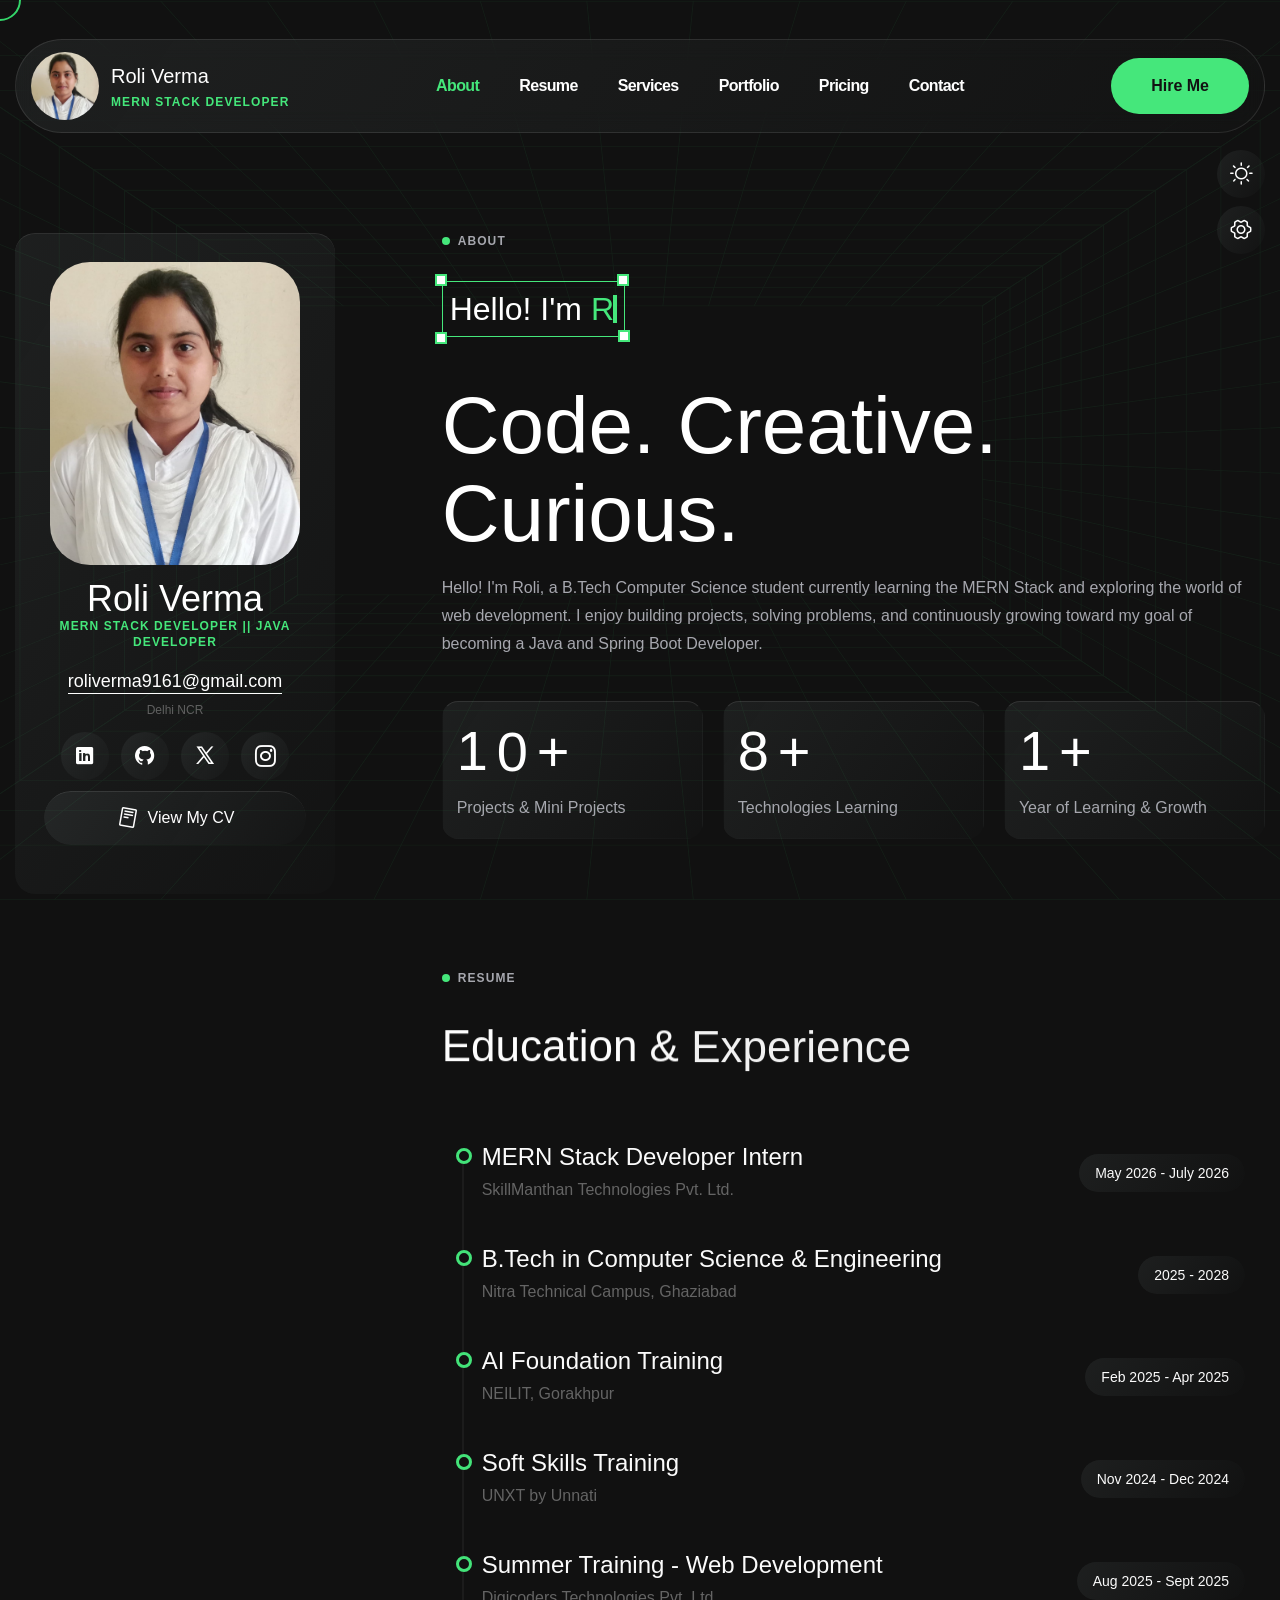
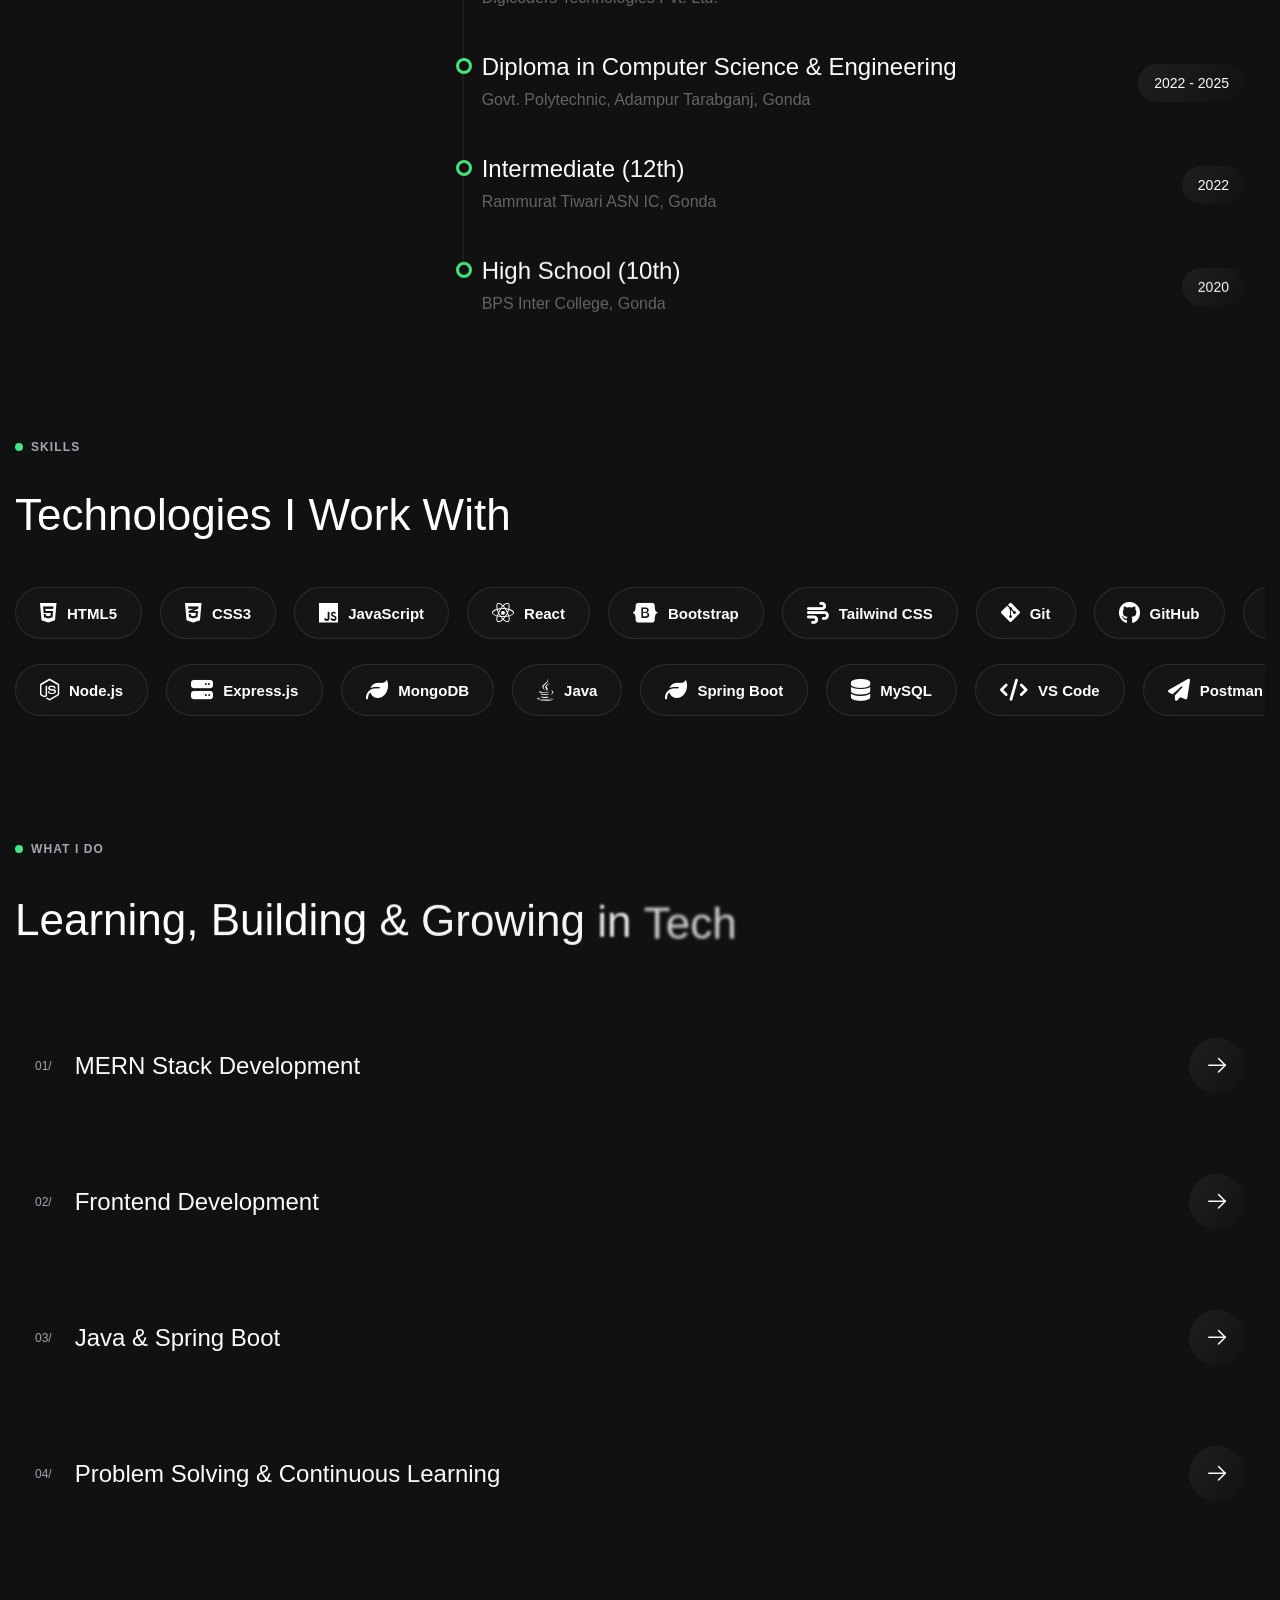
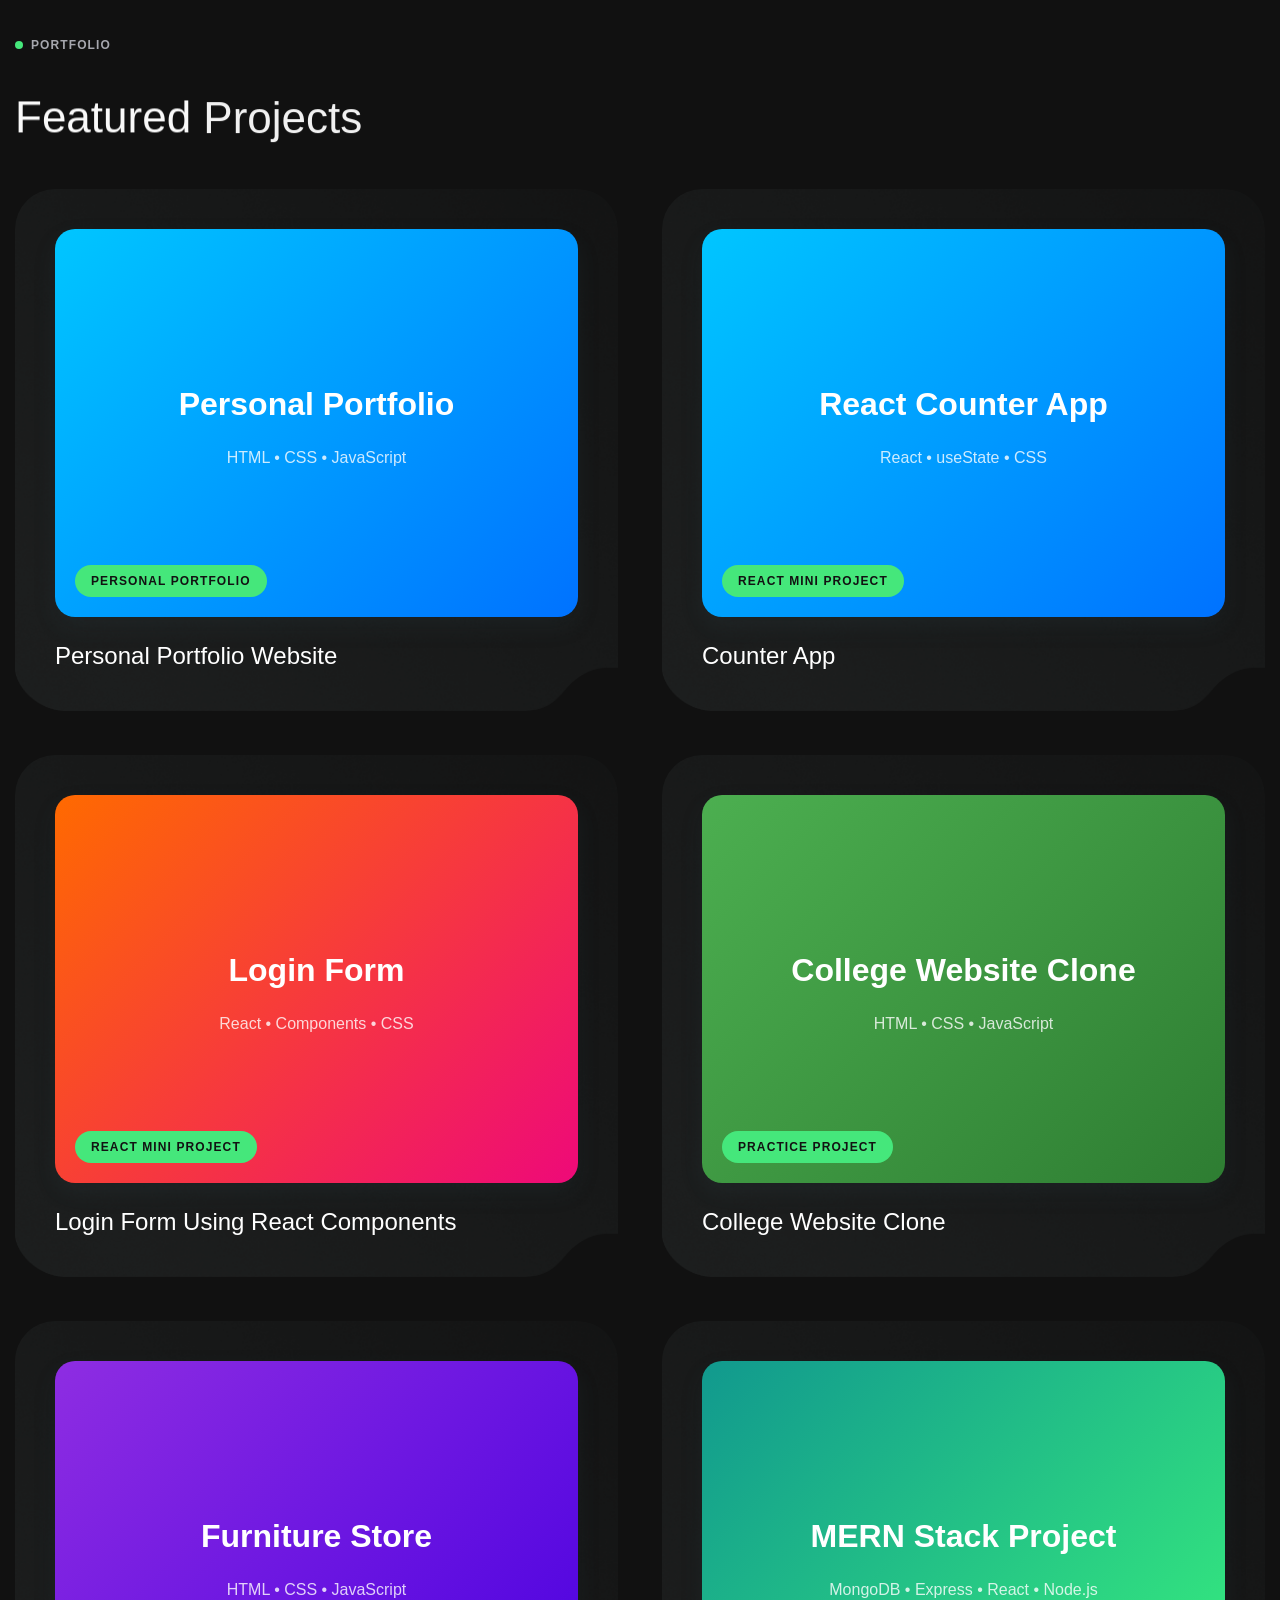
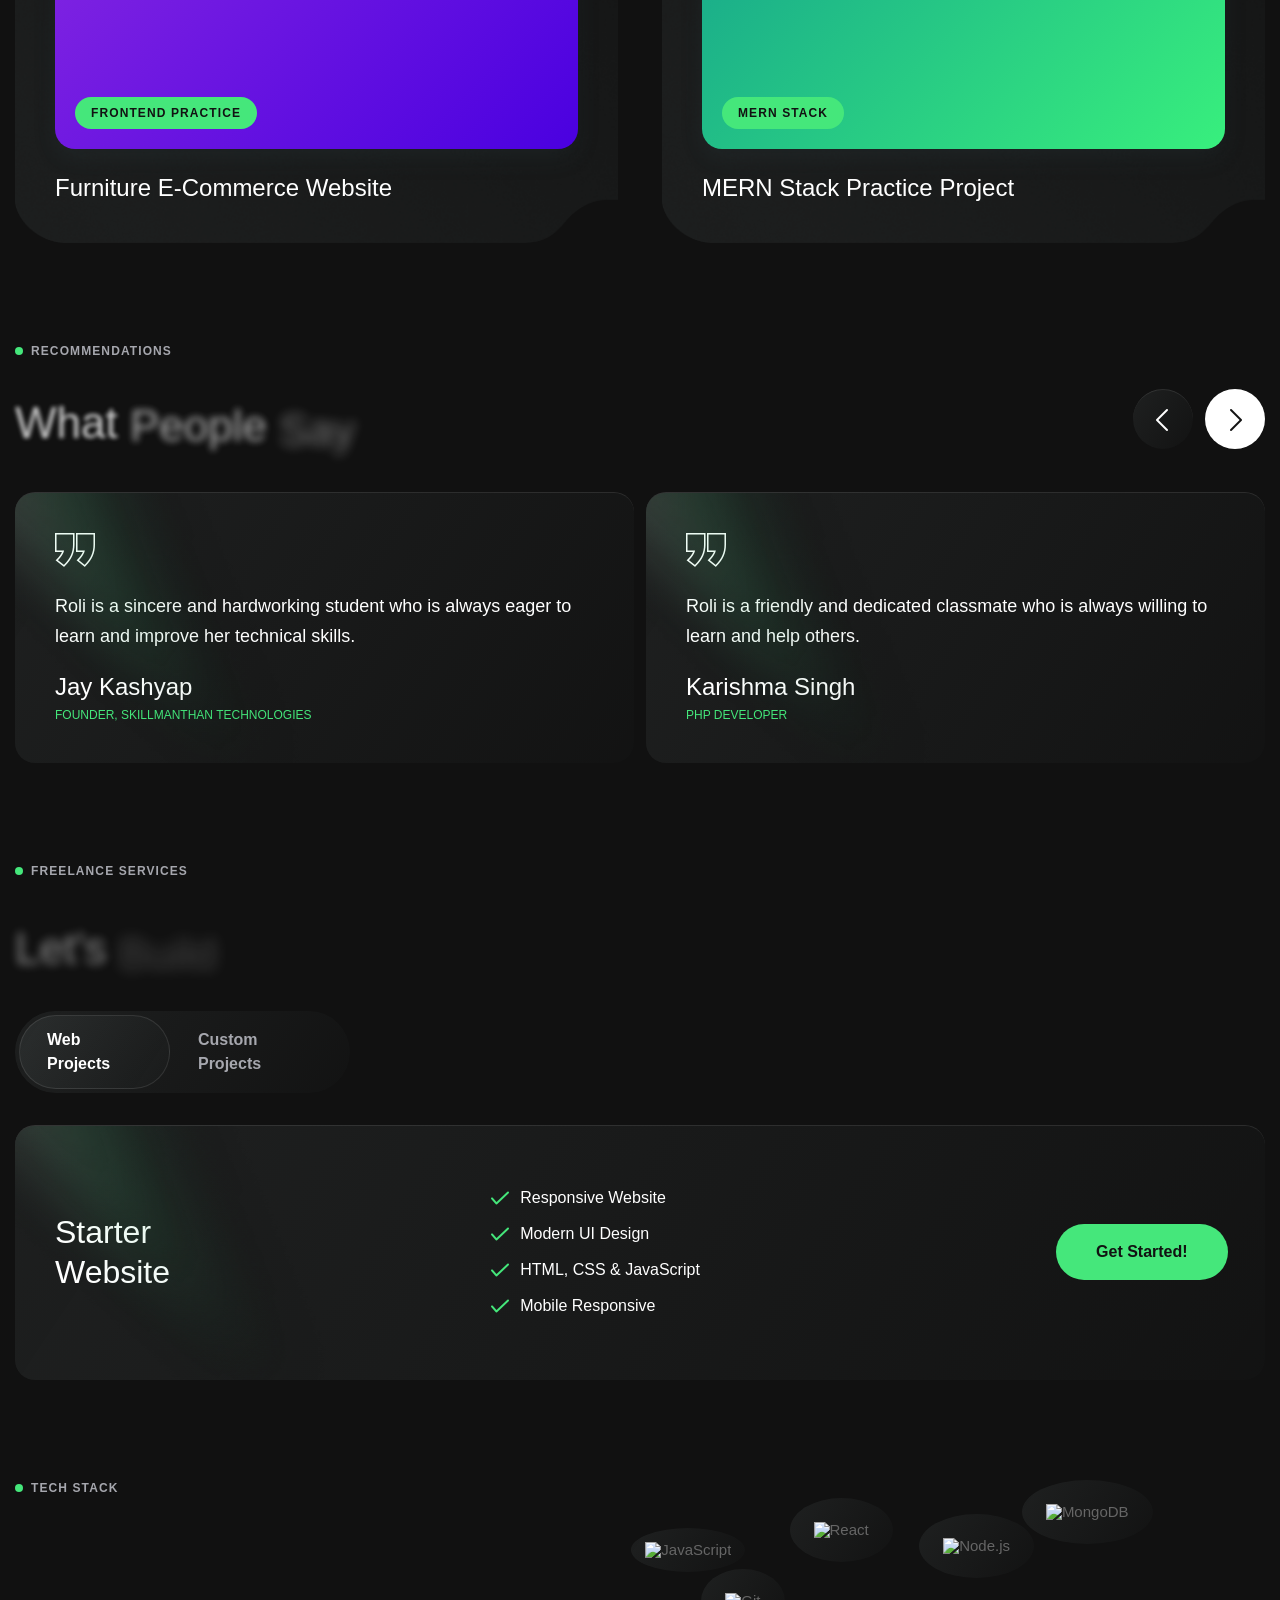
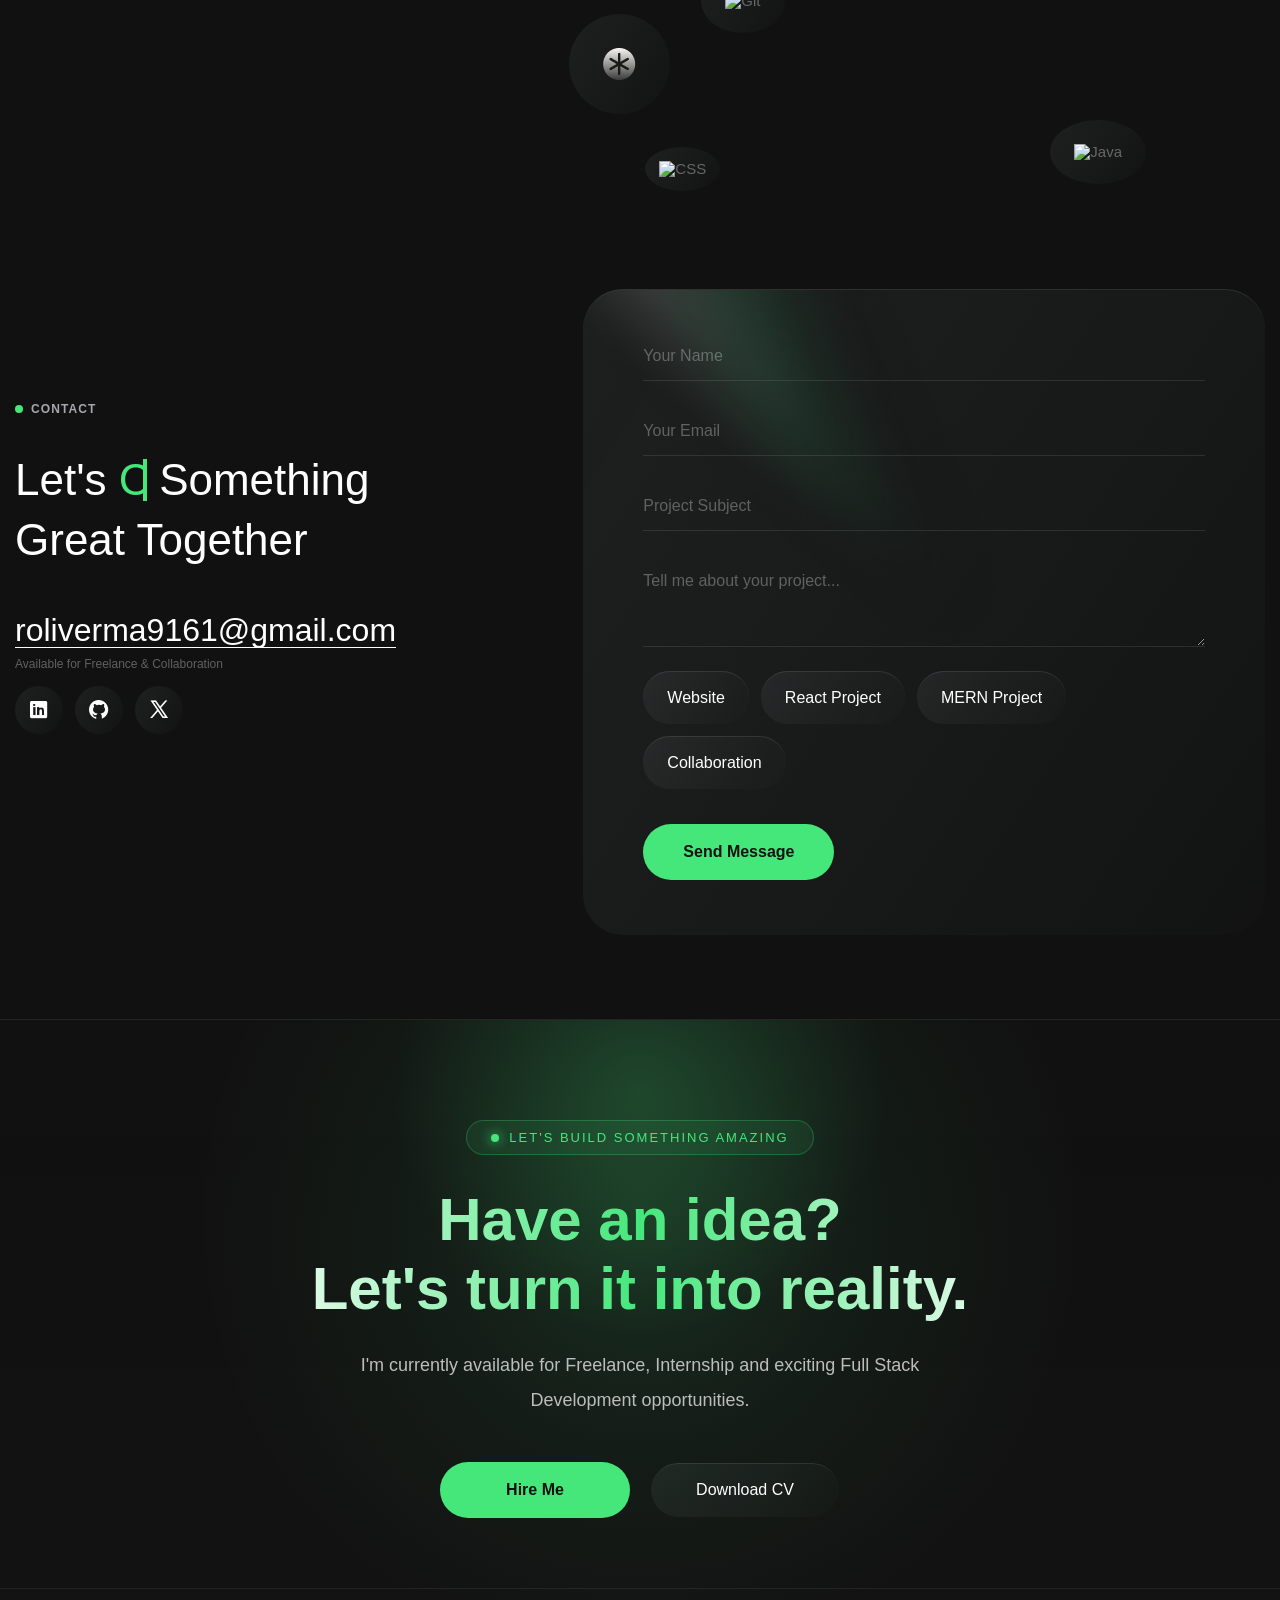
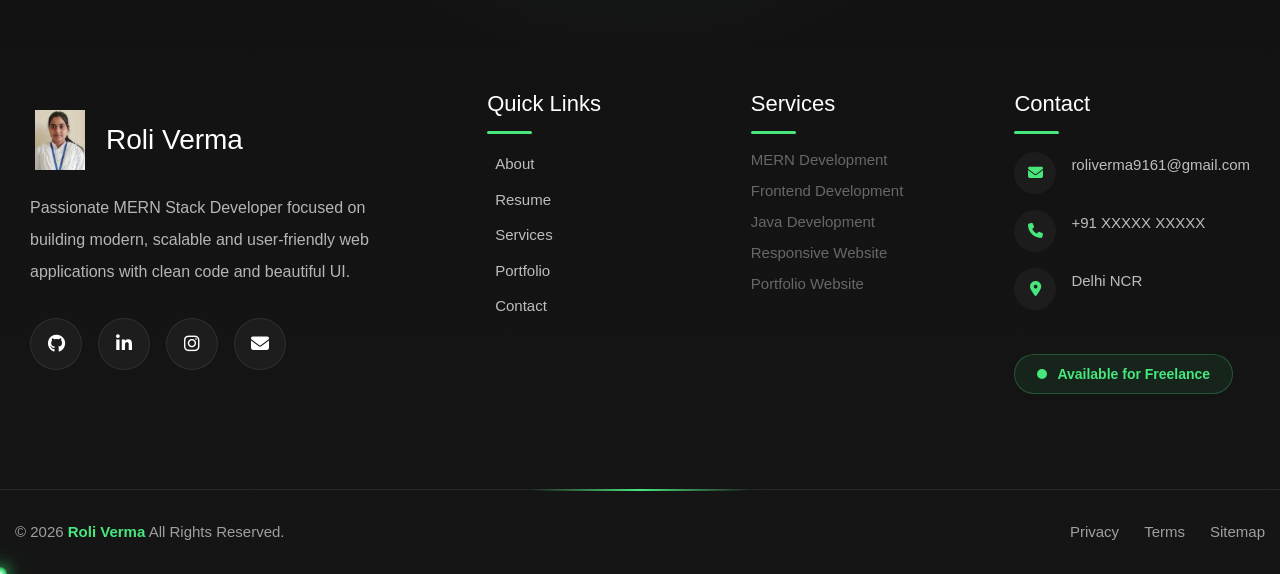
==== commit 0315b0eb: "images added" ====
--- a/index.html
+++ b/index.html
@@ -812,7 +812,7 @@
                             </h5>
 
                             <div class="item-shape">
-                                <img src="images/item/small-comet.webp" loading="lazy" decoding="async" alt="item" />
+                                <img src="images/item/portfolio.png" loading="lazy" decoding="async" alt="item" />
                             </div>
                         </div>
 
@@ -840,7 +840,7 @@
                             </h5>
 
                             <div class="item-shape">
-                                <img src="images/item/small-comet.webp" loading="lazy" decoding="async" alt="item" />
+                                <img src="images/item/counter.png" loading="lazy" decoding="async" alt="item" />
                             </div>
                         </div>
 
@@ -868,7 +868,7 @@
                             </h5>
 
                             <div class="item-shape">
-                                <img src="images/item/small-comet.webp" loading="lazy" decoding="async" alt="item" />
+                                <img src="images/item/form.png" loading="lazy" decoding="async" alt="item" />
                             </div>
                         </div>
 
@@ -892,7 +892,7 @@
                             </h5>
 
                             <div class="item-shape">
-                                <img src="images/item/small-comet.webp" loading="lazy" decoding="async" alt="item" />
+                                <img src="images/item/college.png" loading="lazy" decoding="async" alt="item" />
                             </div>
                         </div>
 
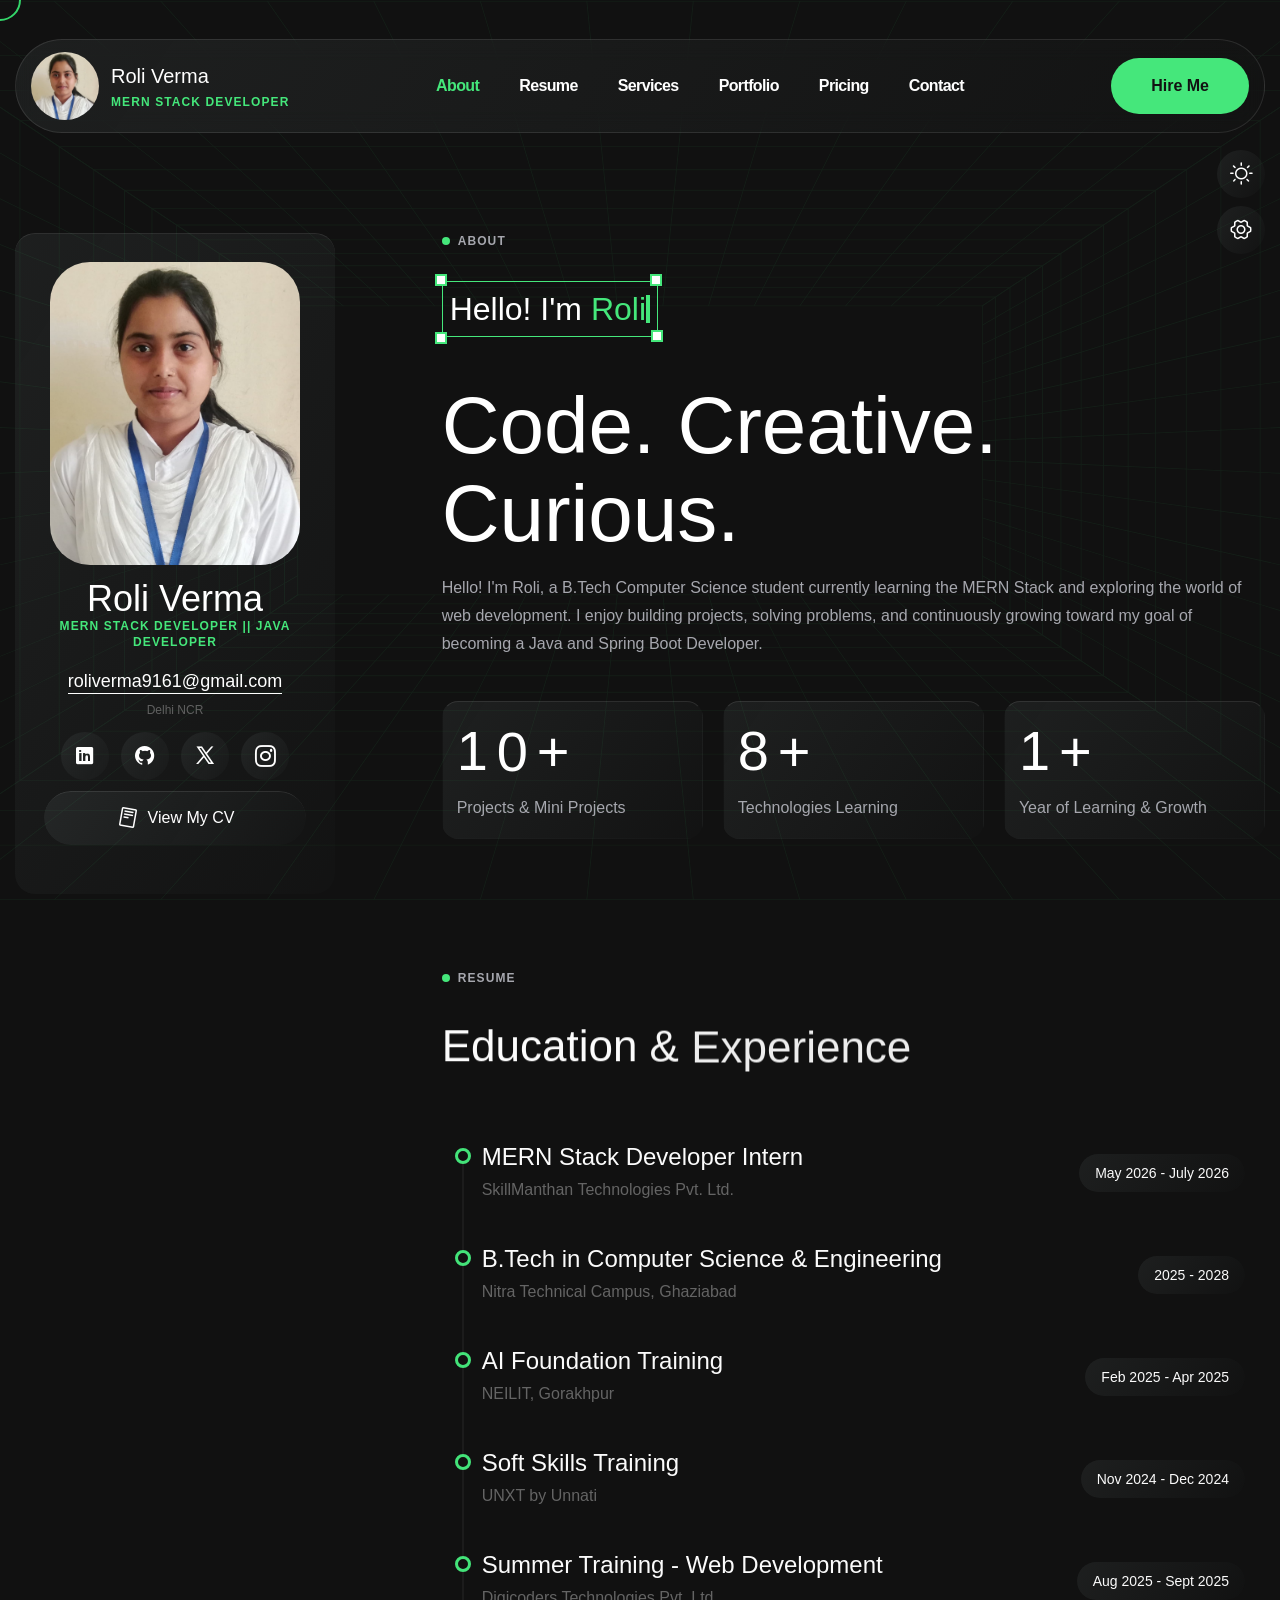
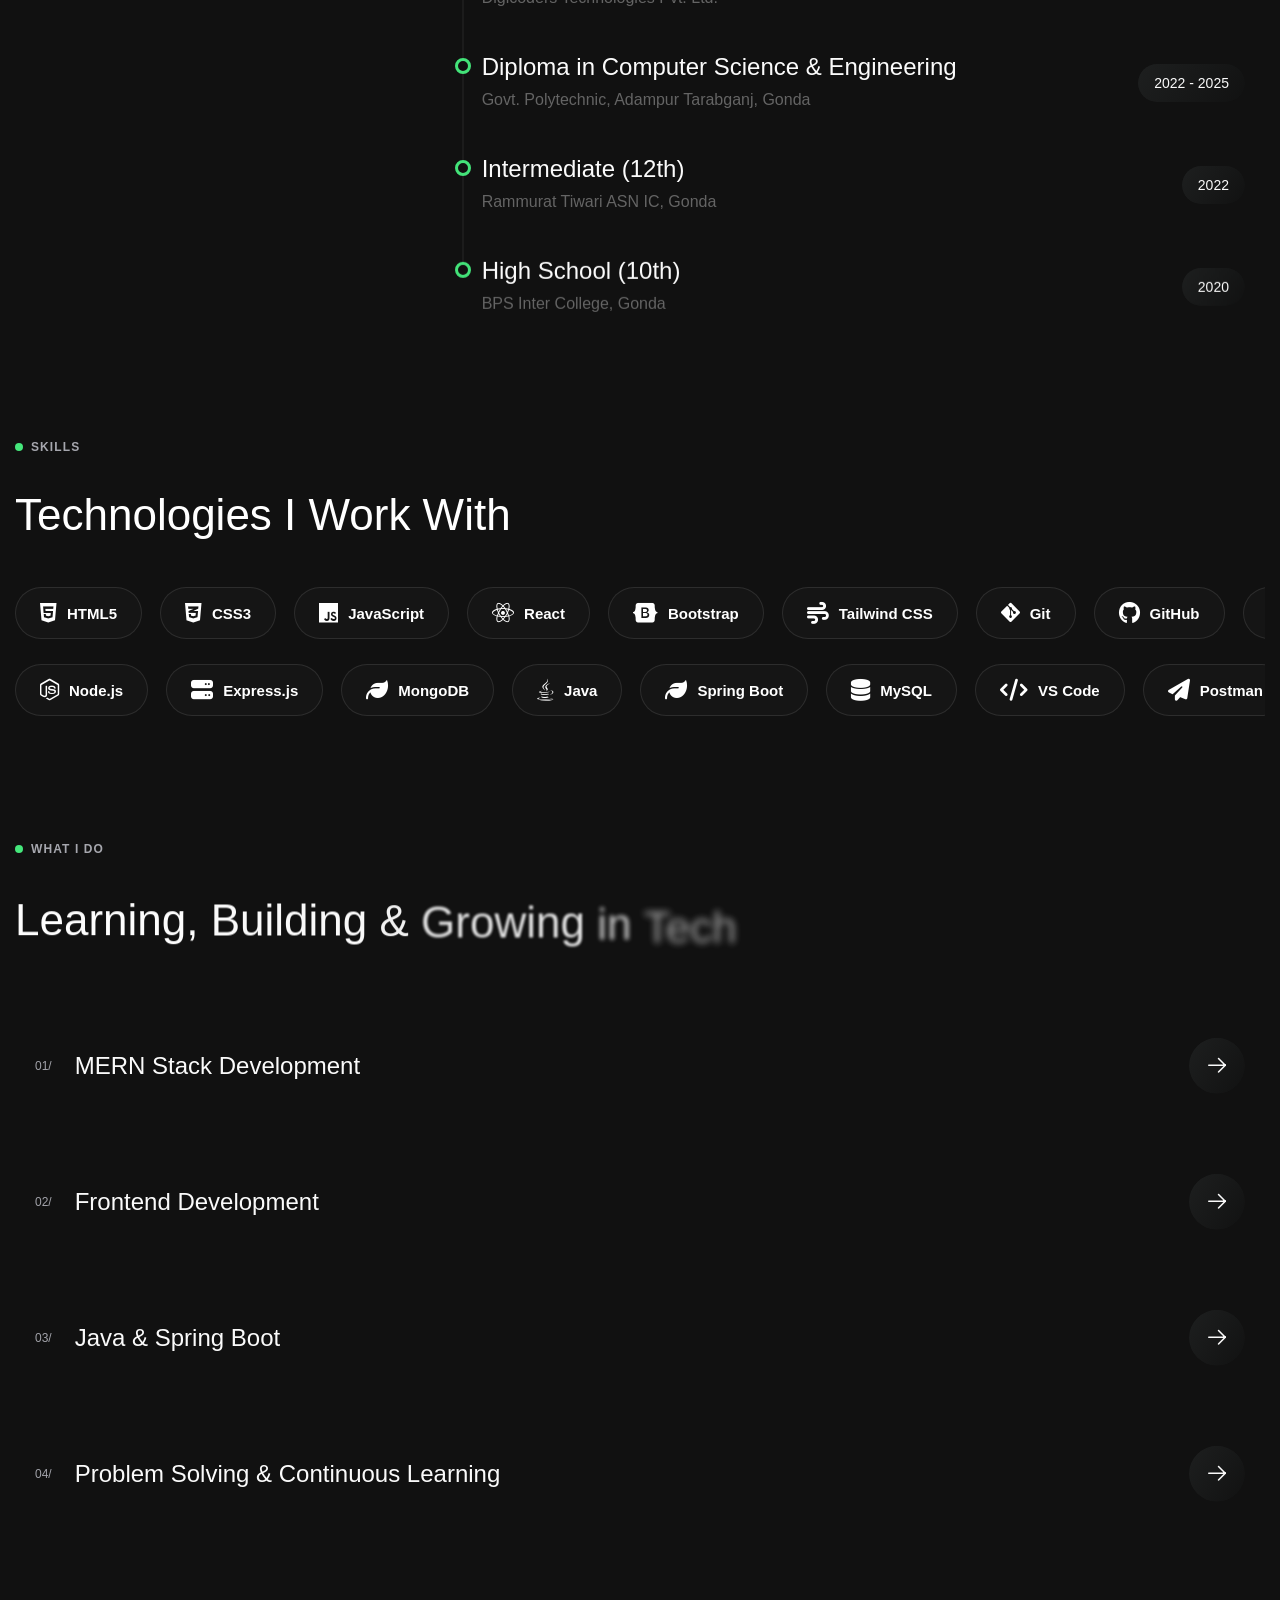
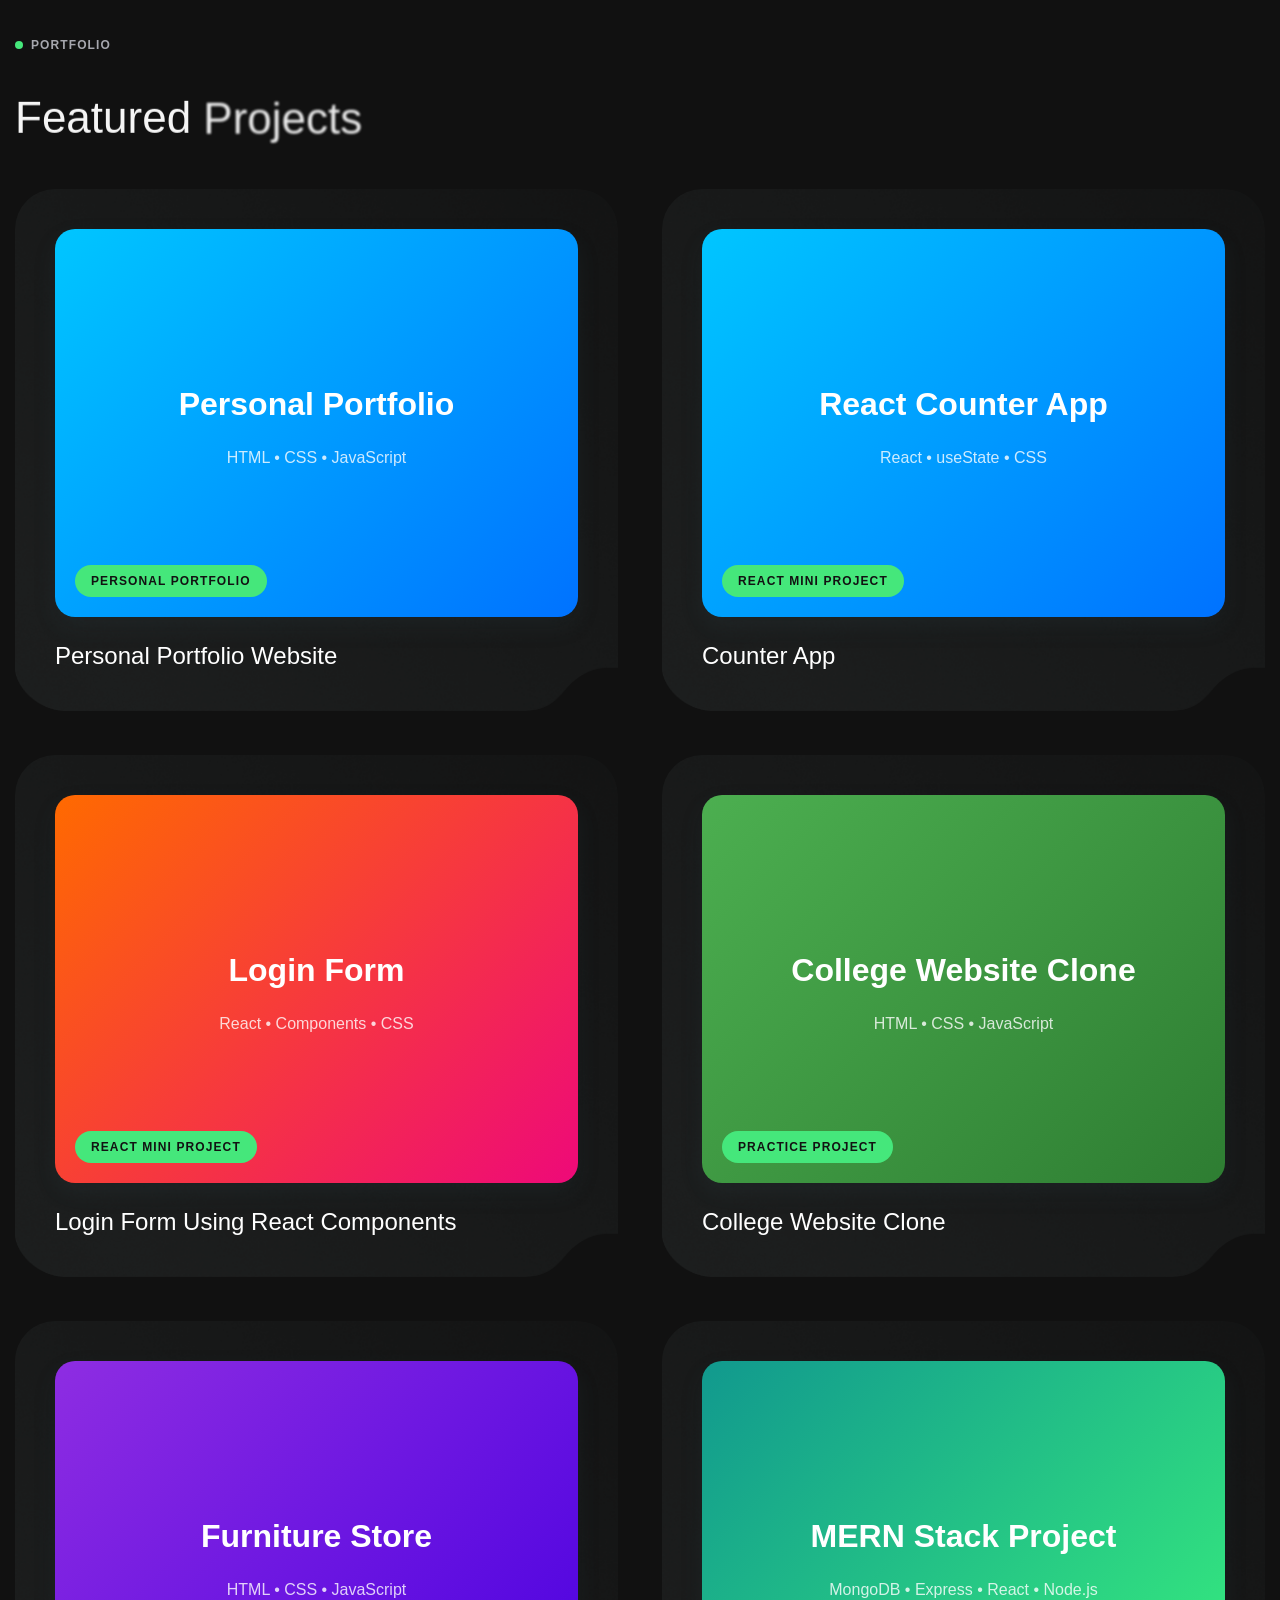
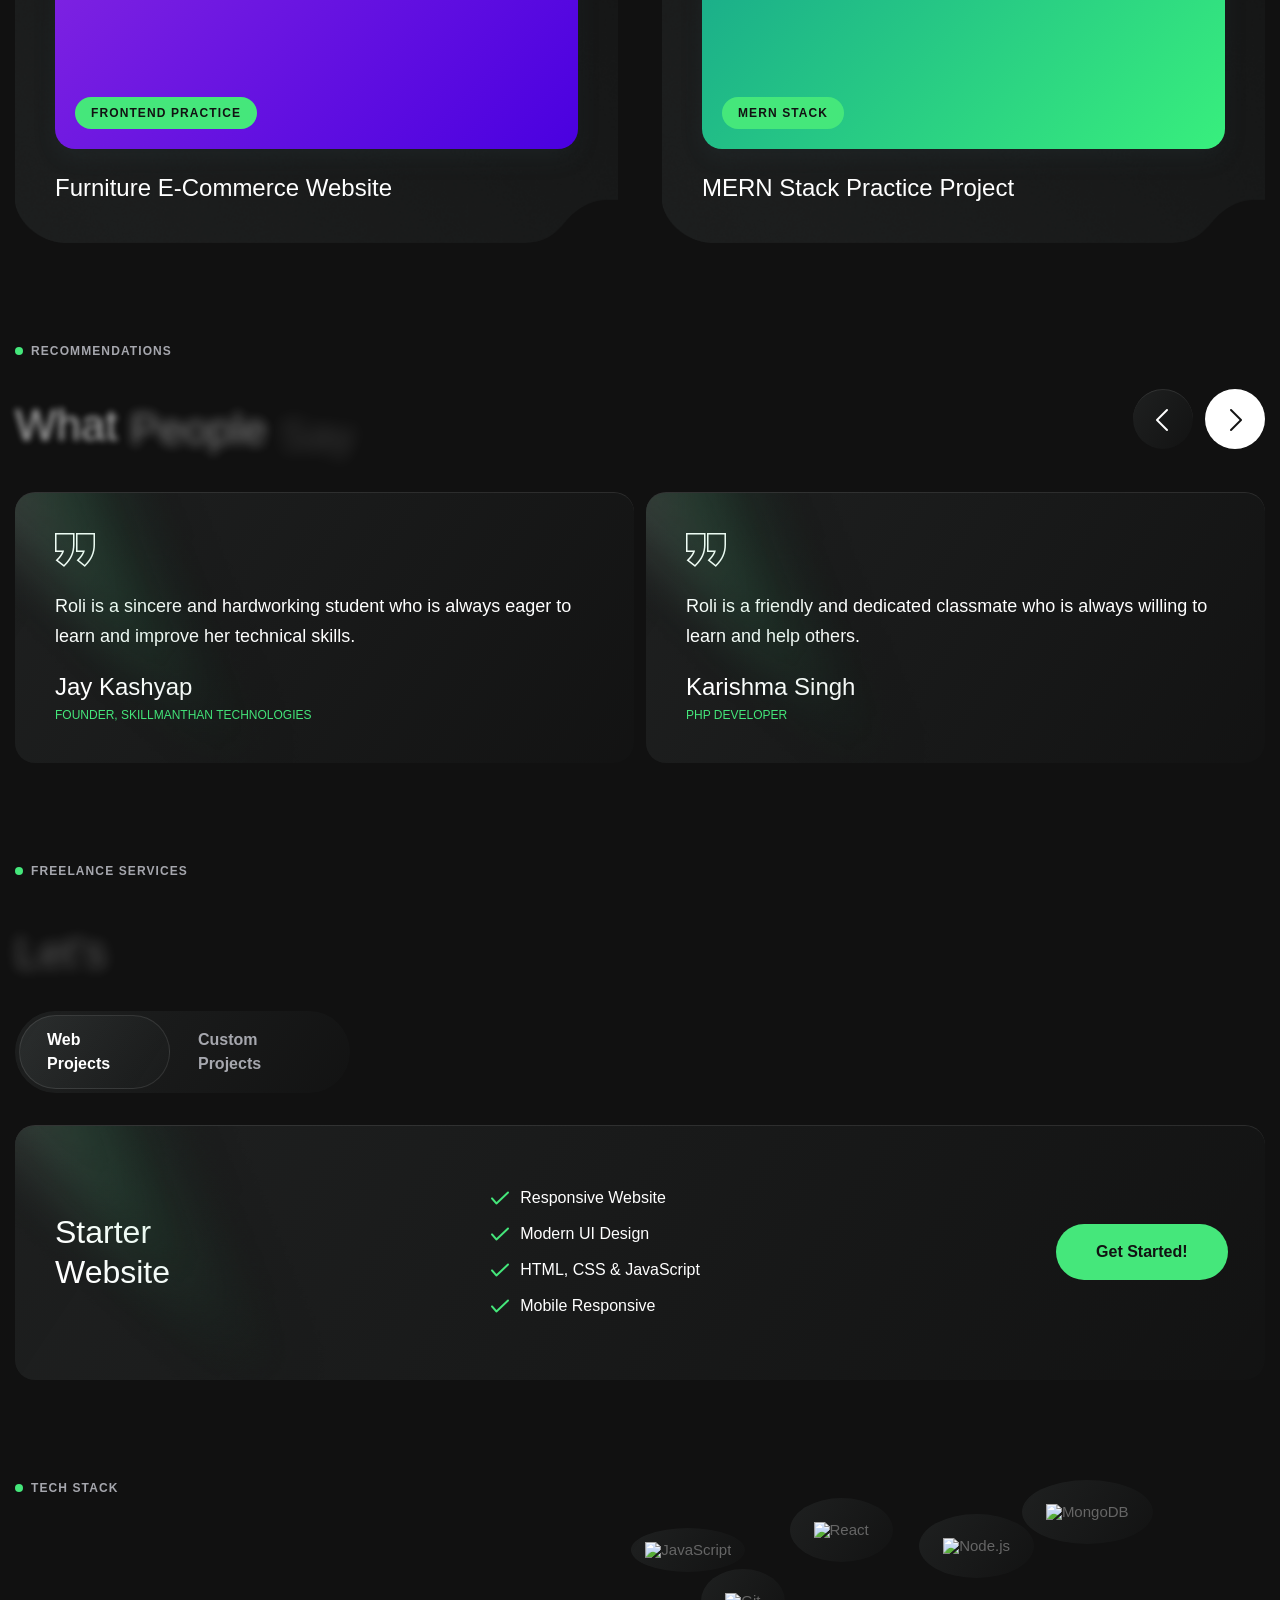
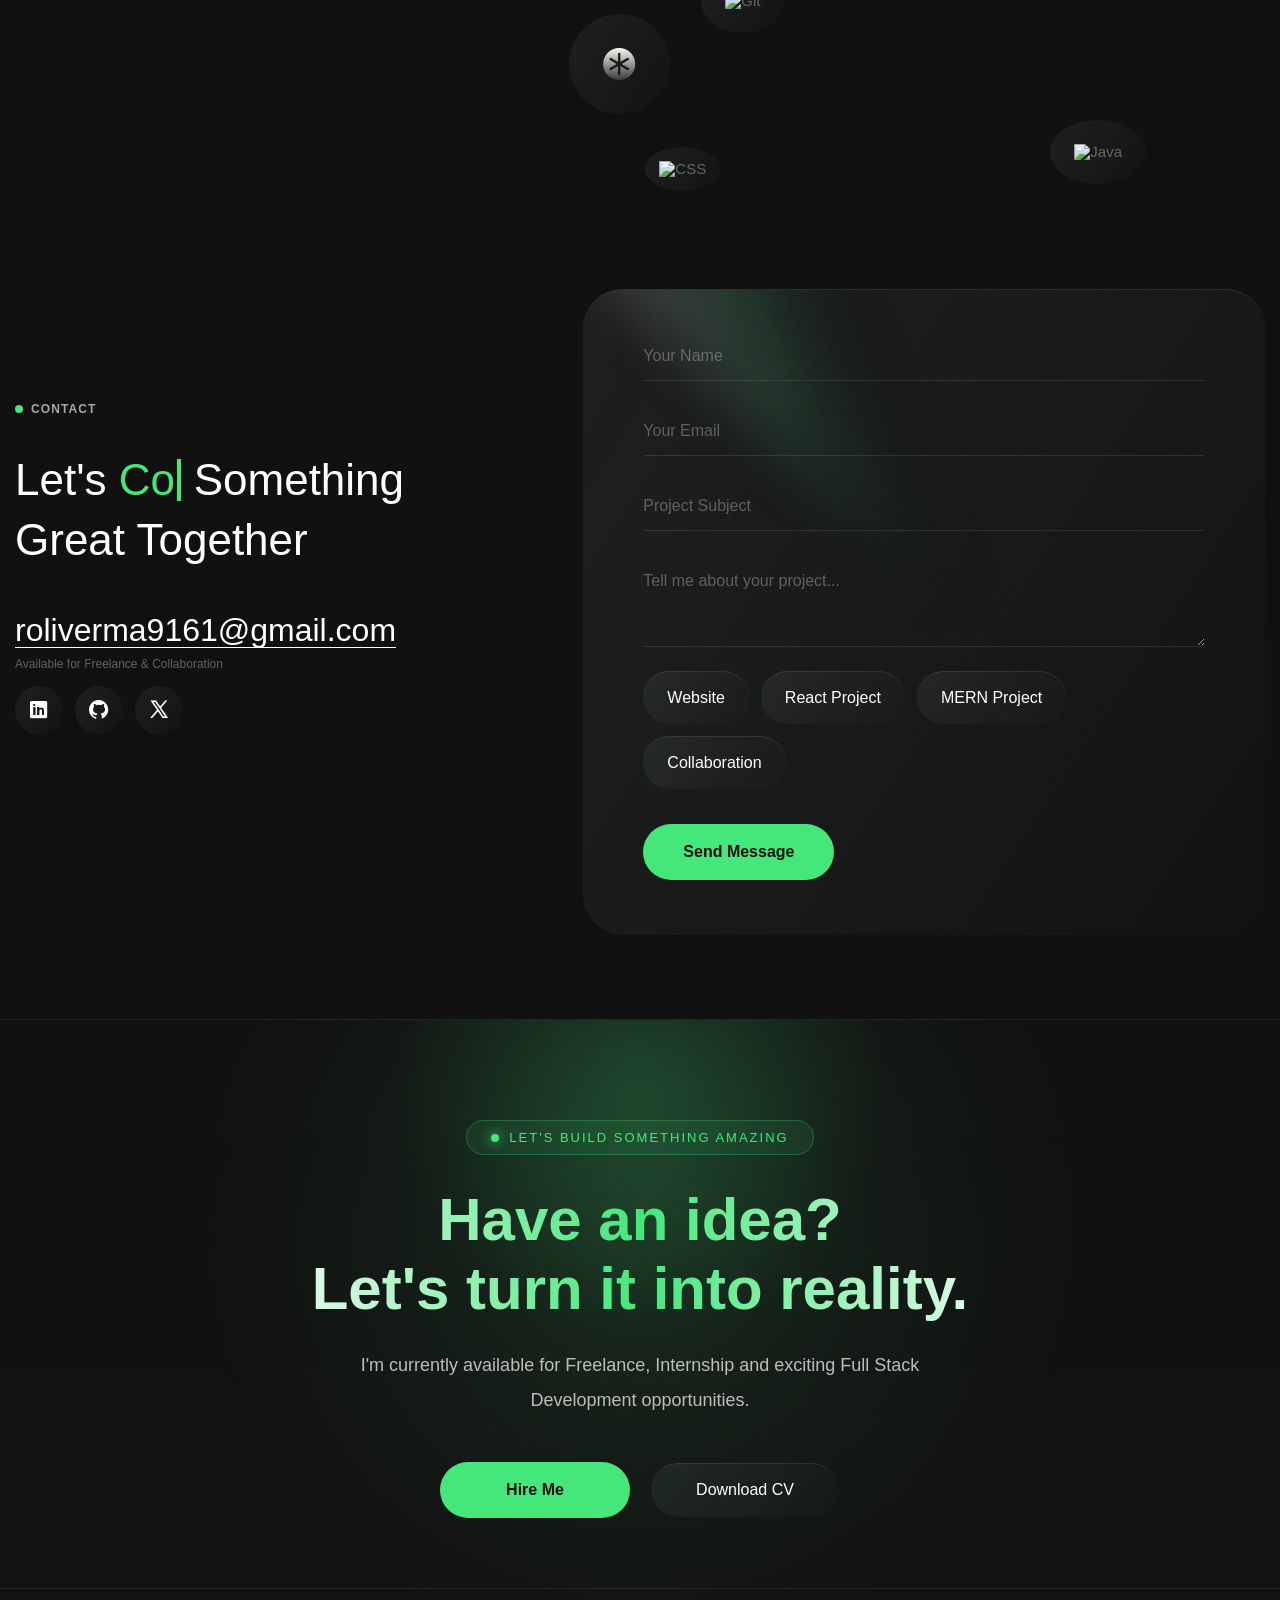
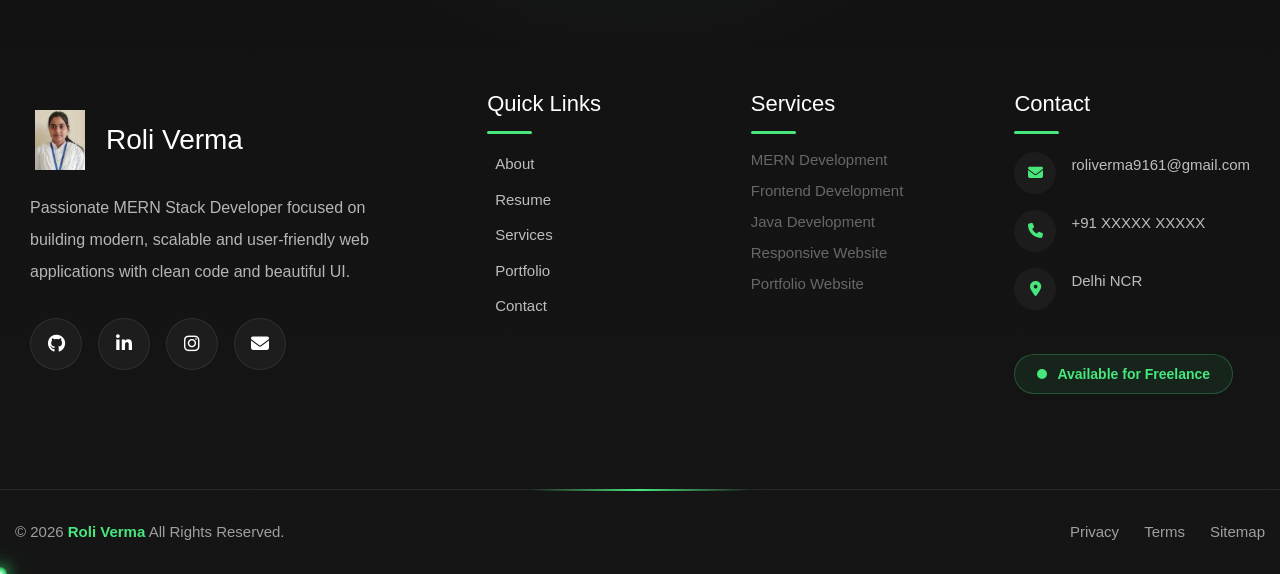
==== commit 740757ce: "message" ====
--- a/index.html
+++ b/index.html
@@ -871,8 +871,7 @@
                                 <img src="images/item/form.png" loading="lazy" decoding="async" alt="item" />
                             </div>
                         </div>
-
-                        <!-- Project 4: College Website Clone -->
+ 
                         <div class="portfolio-item">
                             <a href="#" class="img-style project-placeholder college-project">
 
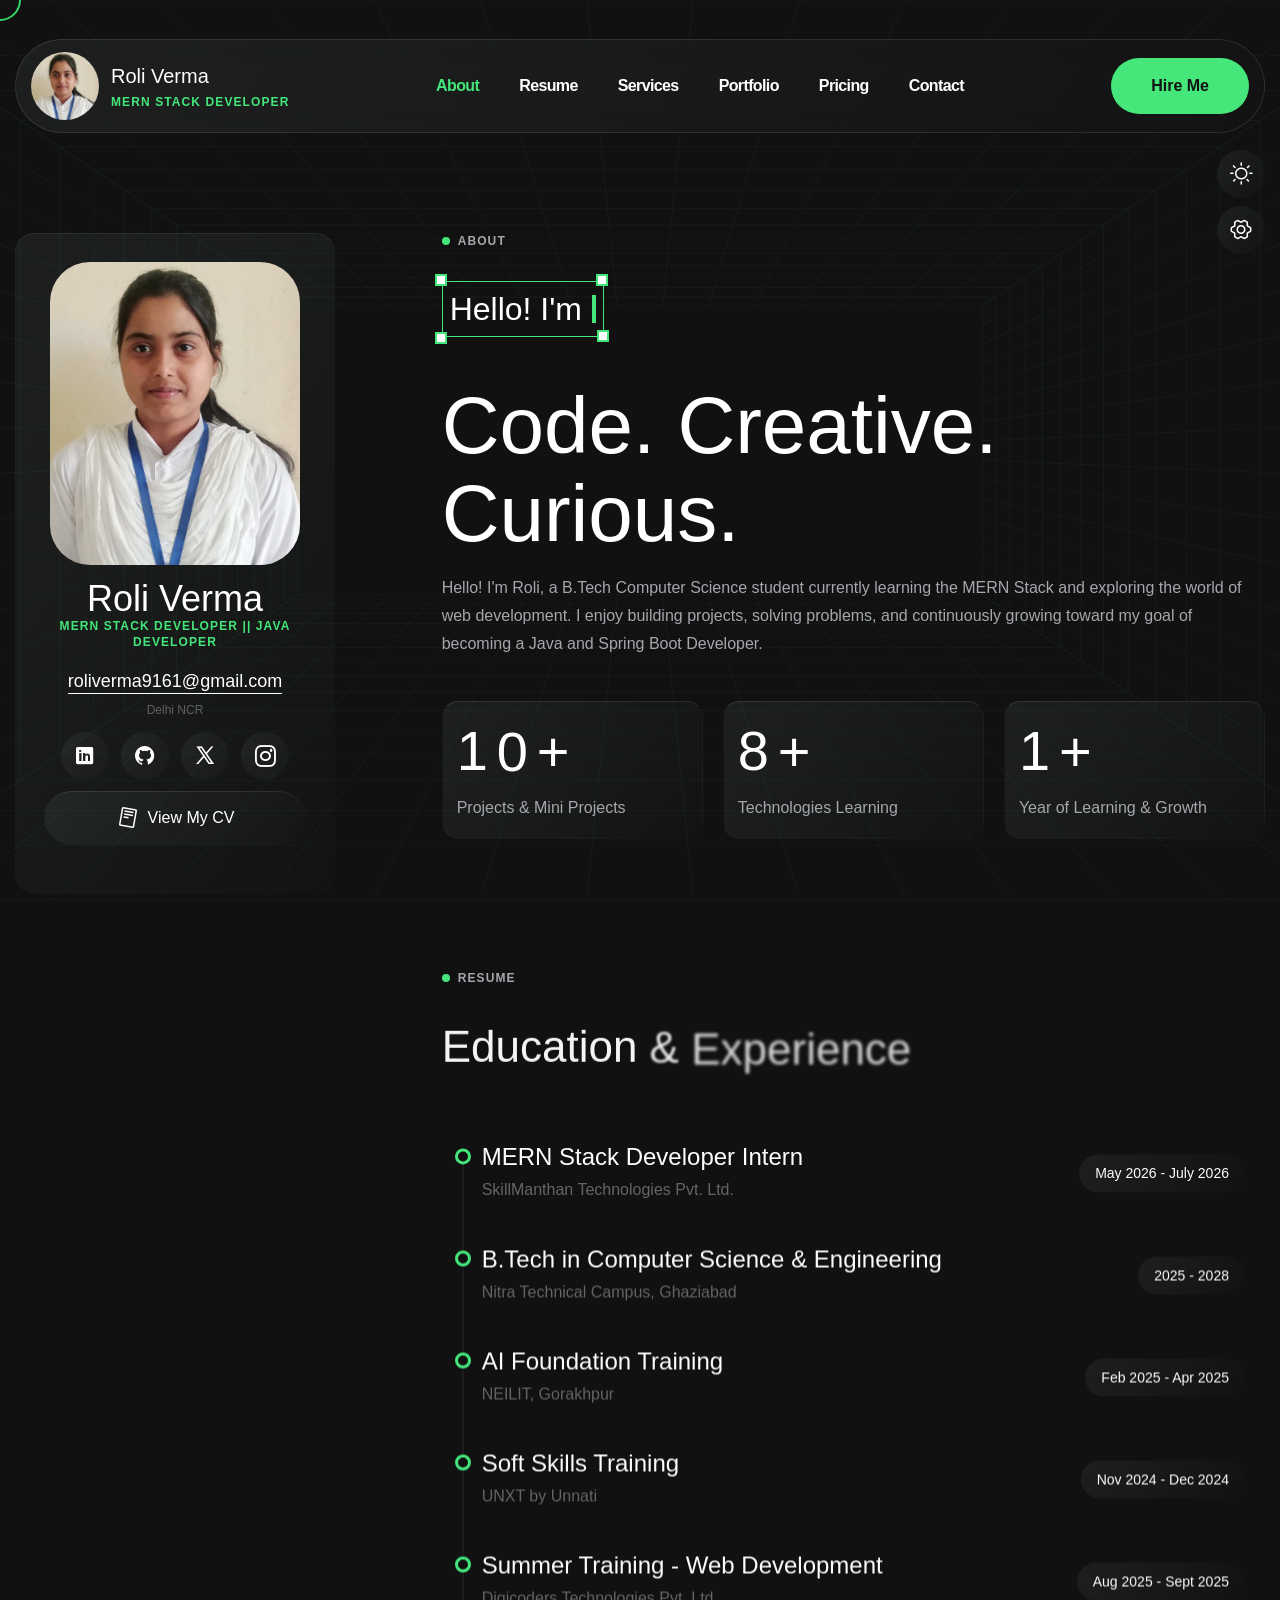
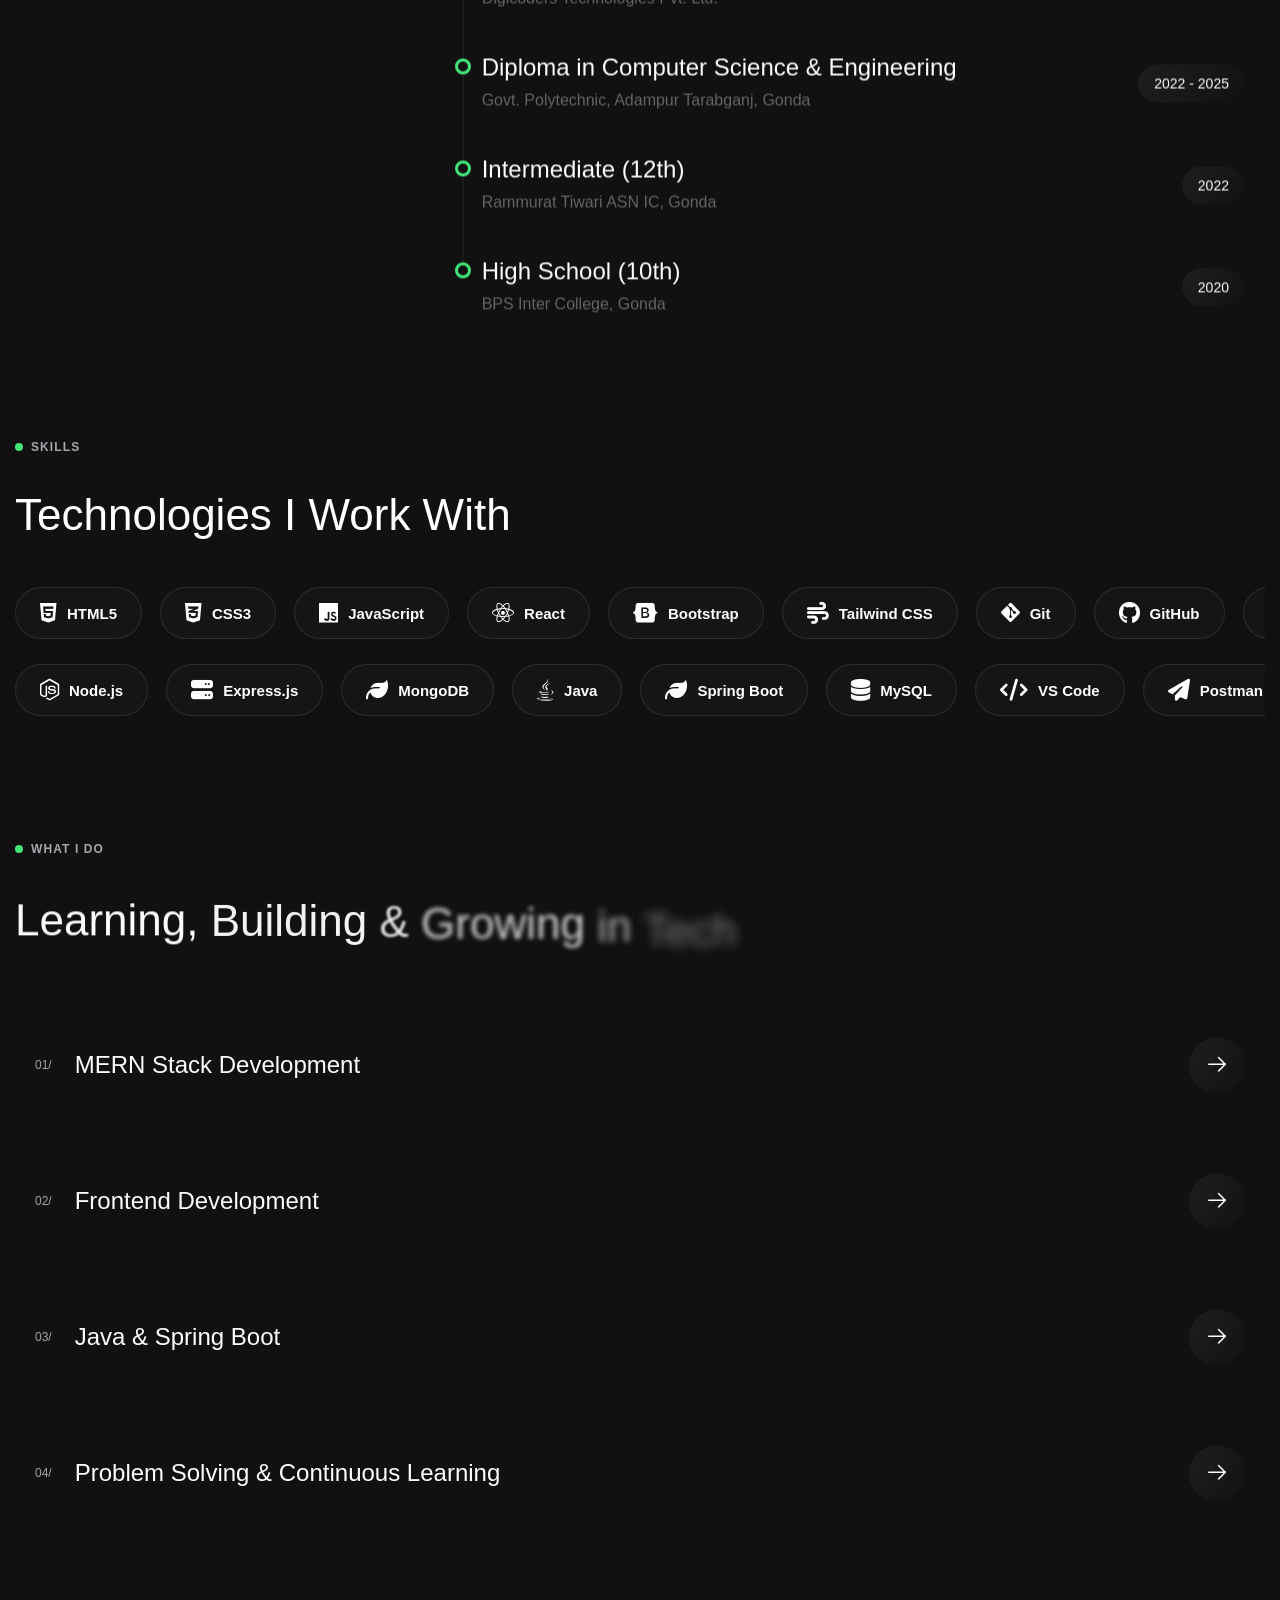
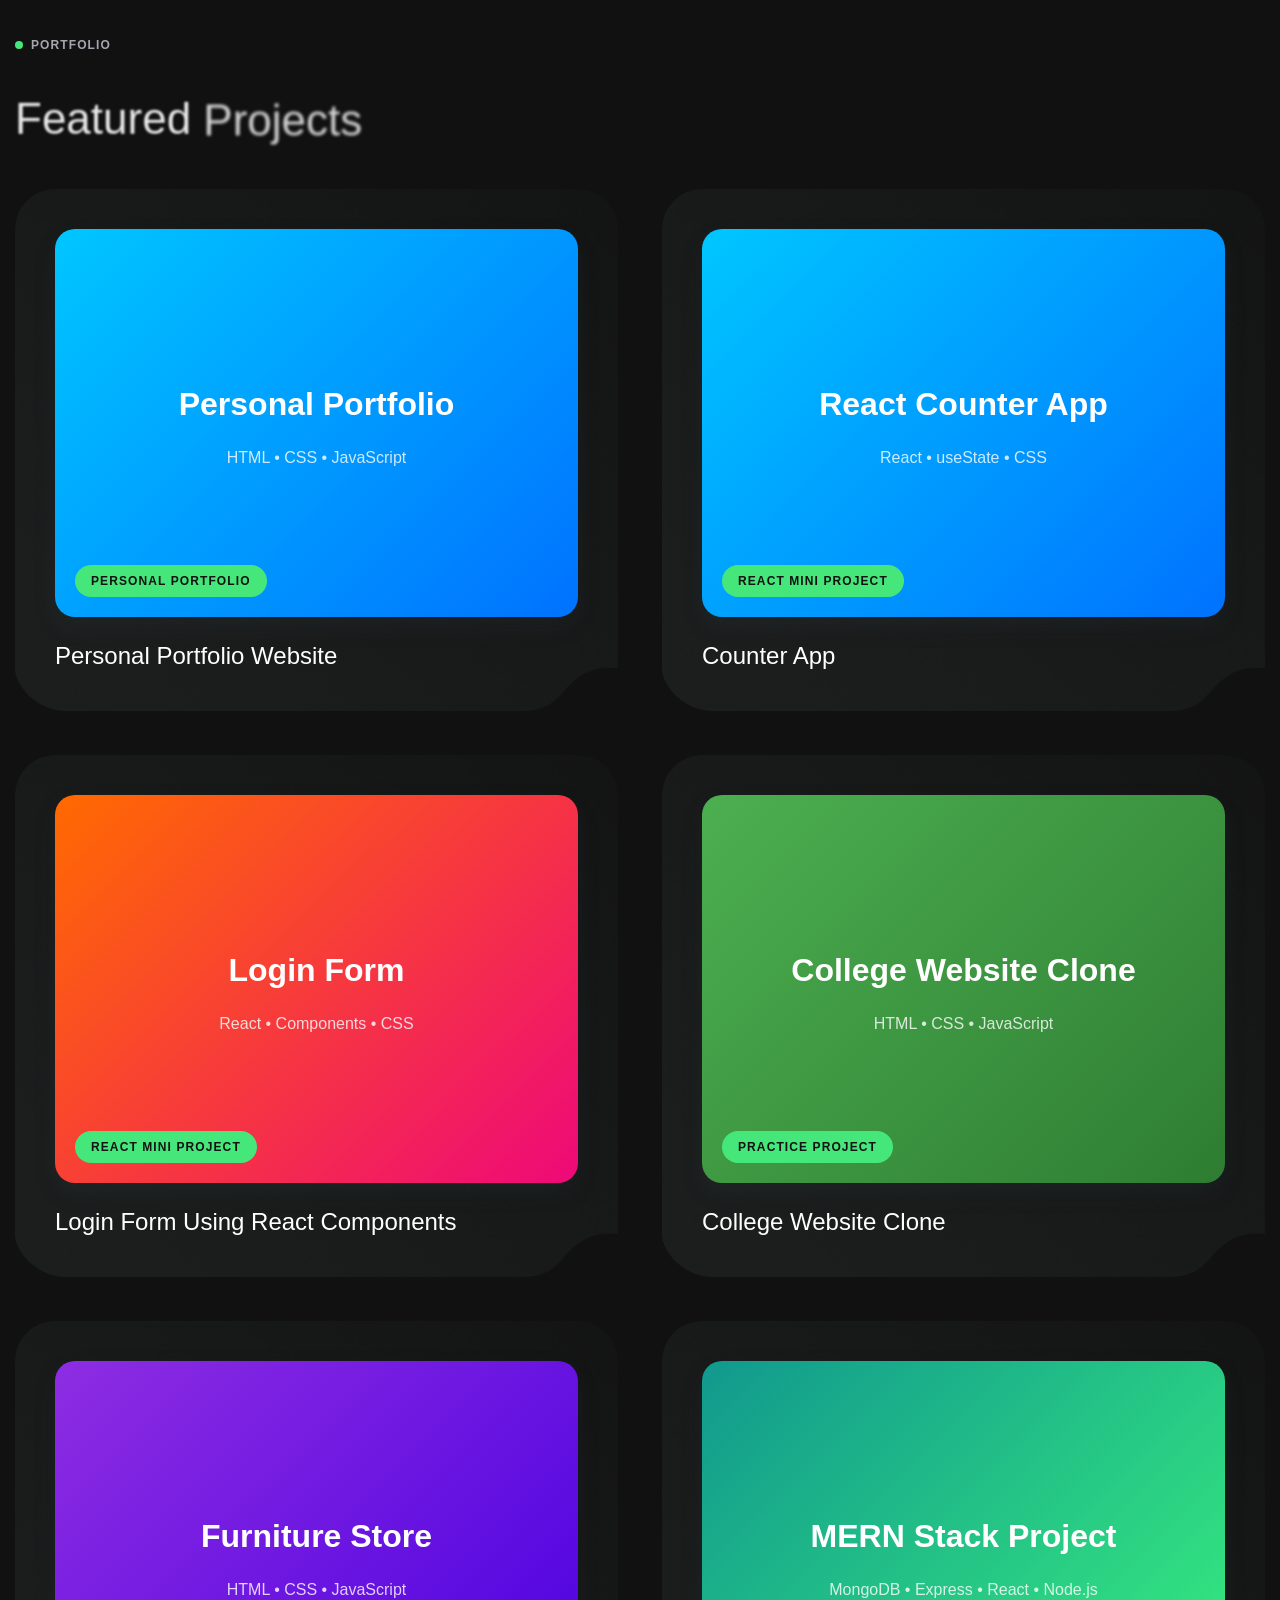
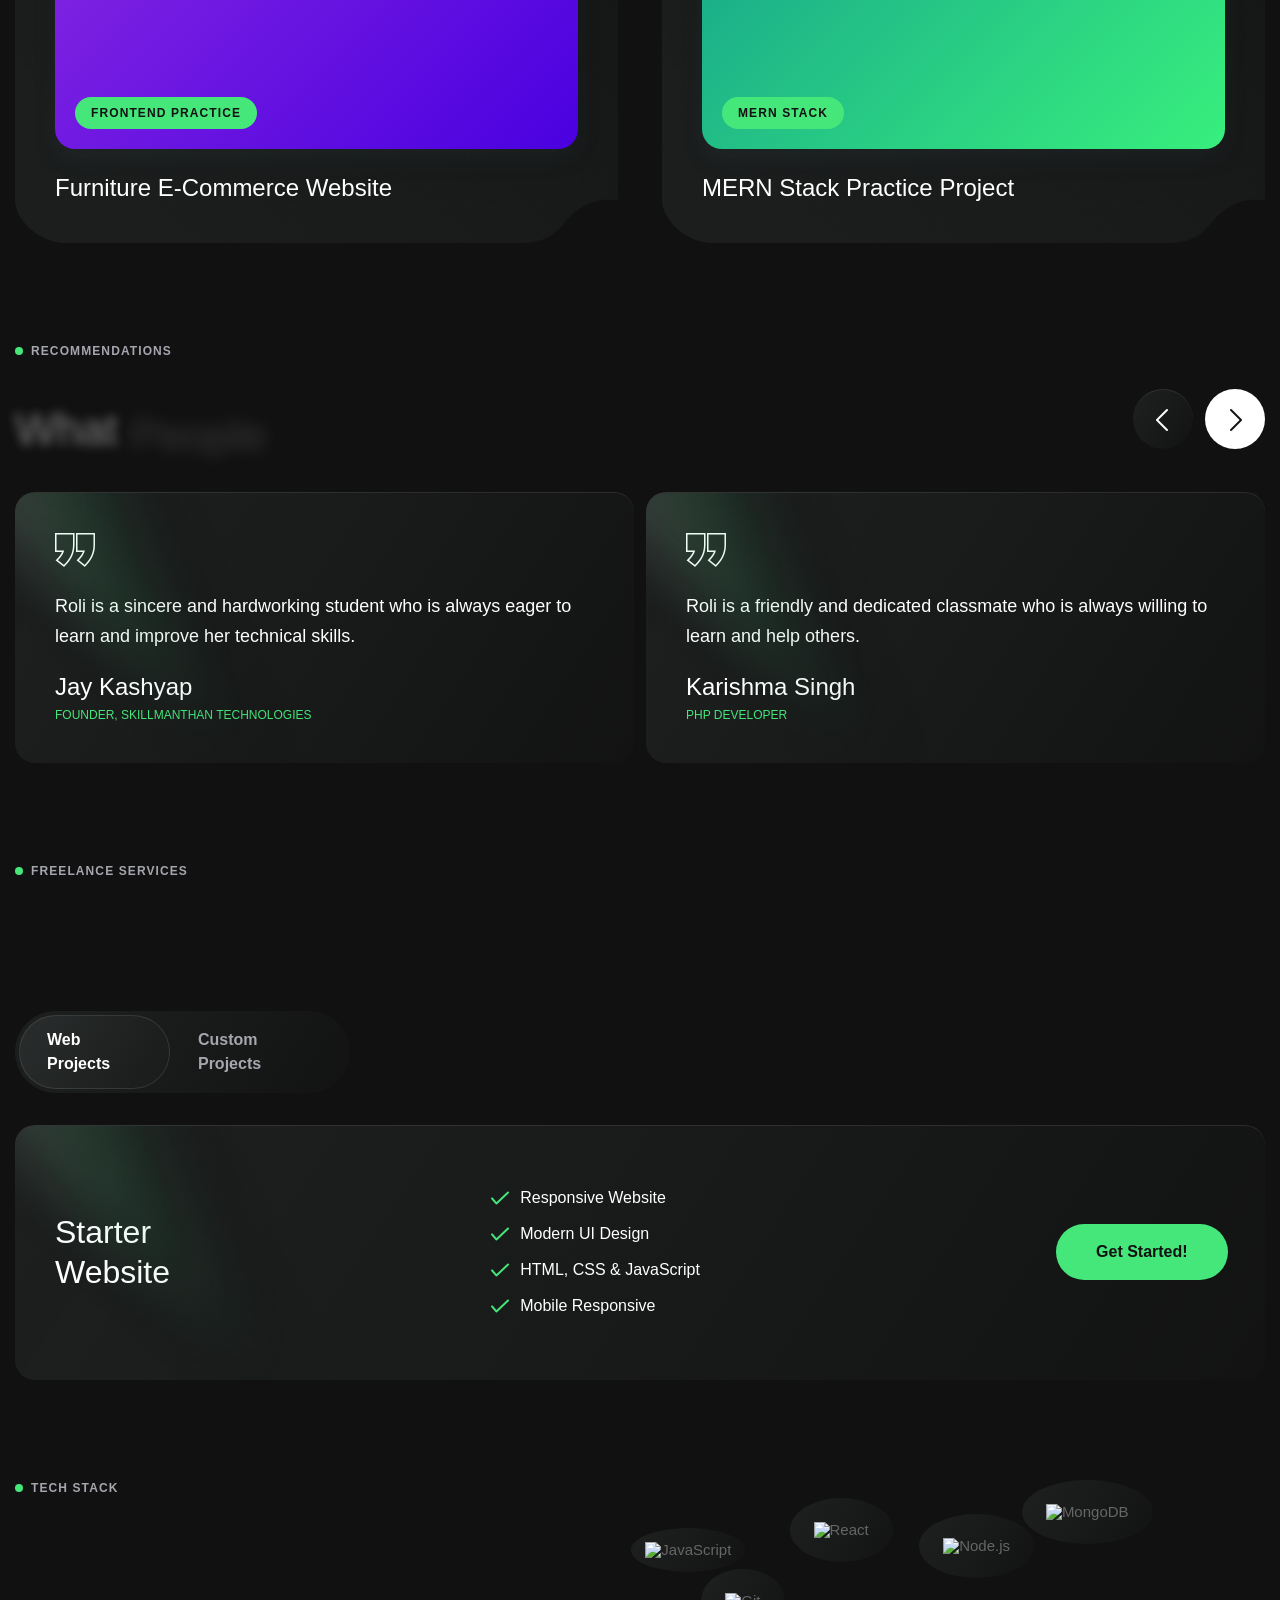
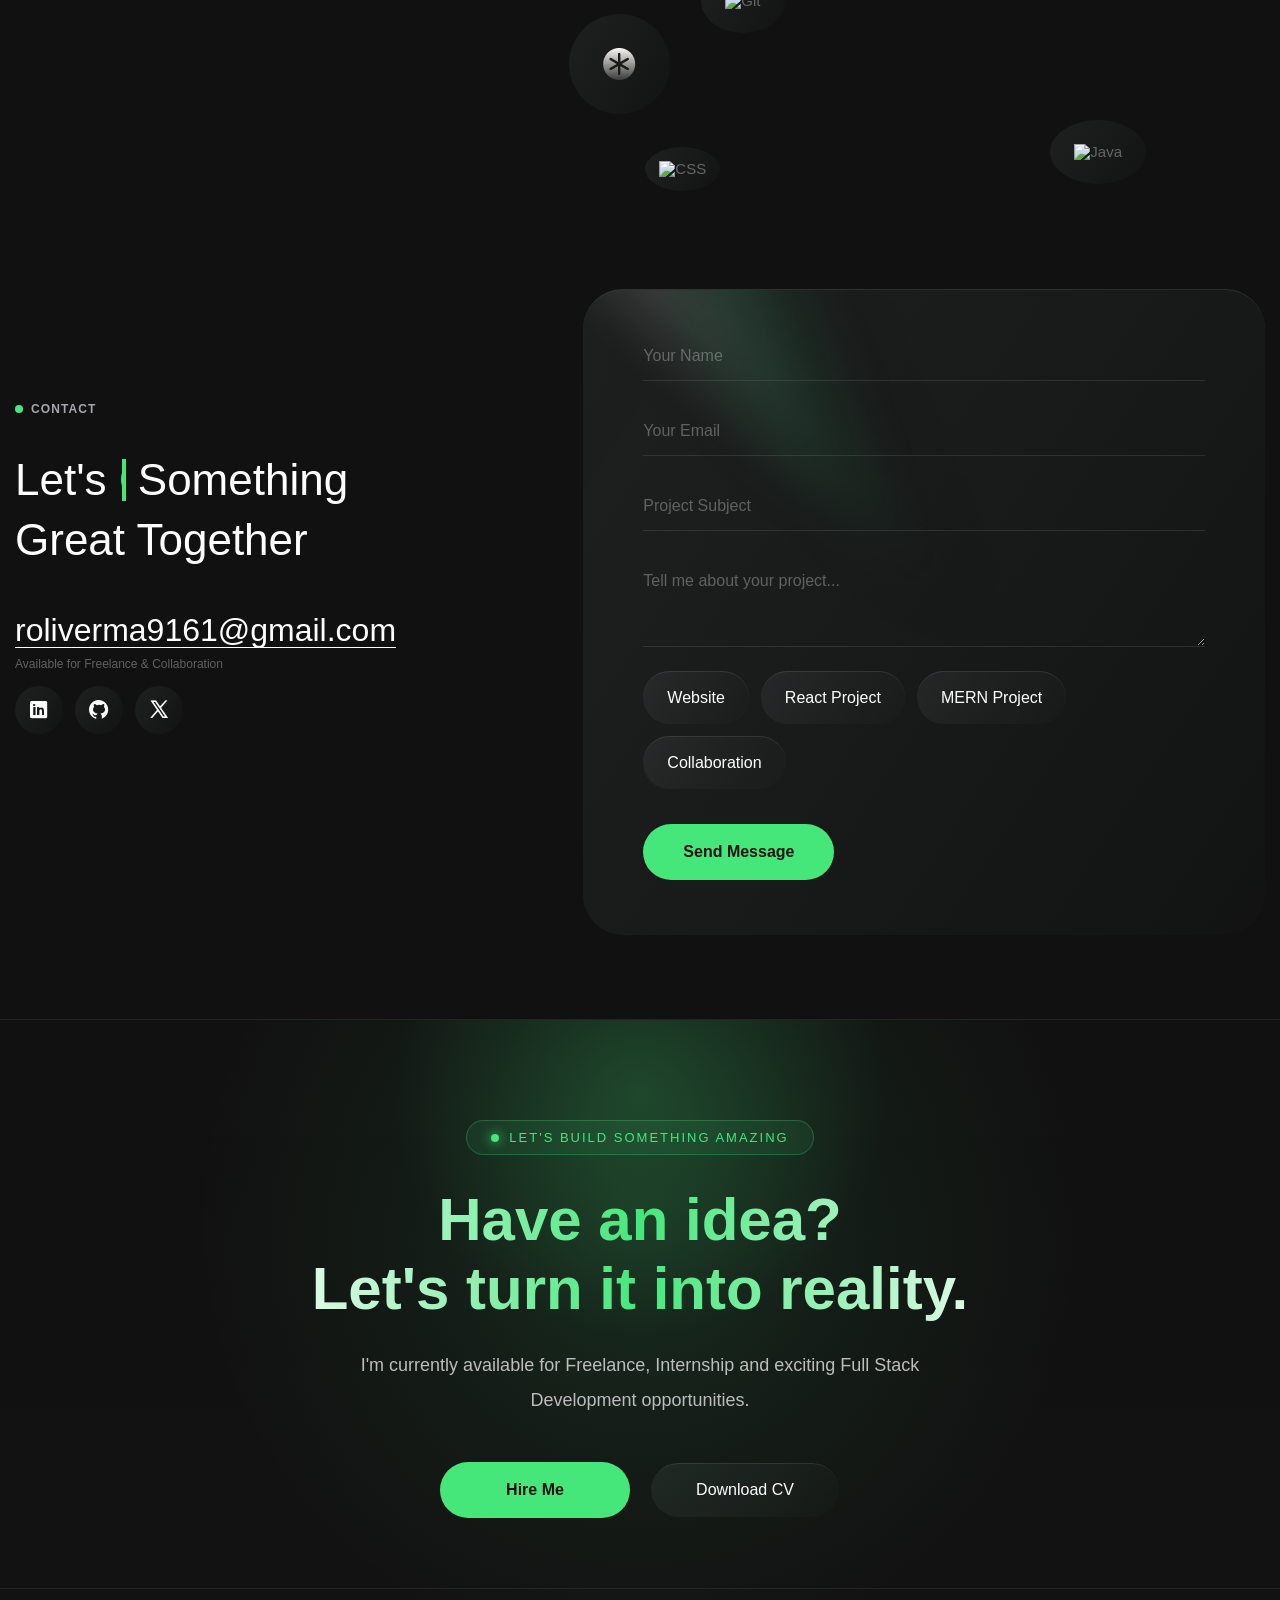
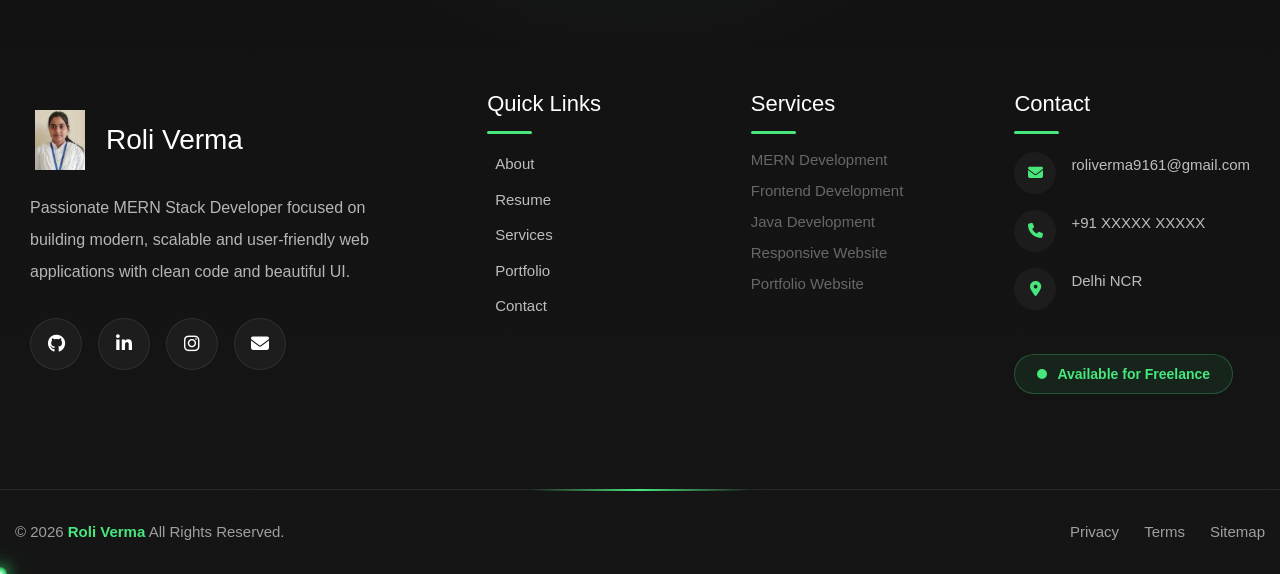
==== commit 3308219f: "todays commit" ====
--- a/index.html
+++ b/index.html
@@ -816,7 +816,7 @@
                             </div>
                         </div>
 
-                        <!-- Project 2: Counter App -->
+                        
                         <div class="portfolio-item">
                             <a href="https://rolicounterapp.netlify.app/" target="_blank" rel="noopener noreferrer"
                                 class="img-style project-placeholder">
@@ -843,8 +843,7 @@
                                 <img src="images/item/counter.png" loading="lazy" decoding="async" alt="item" />
                             </div>
                         </div>
-
-                        <!-- Project 3: React Login Form -->
+ 
                         <div class="portfolio-item">
                             <a href="https://roliformusingreactcomponent.netlify.app/" target="_blank"
                                 rel="noopener noreferrer" class="img-style project-placeholder form-project">
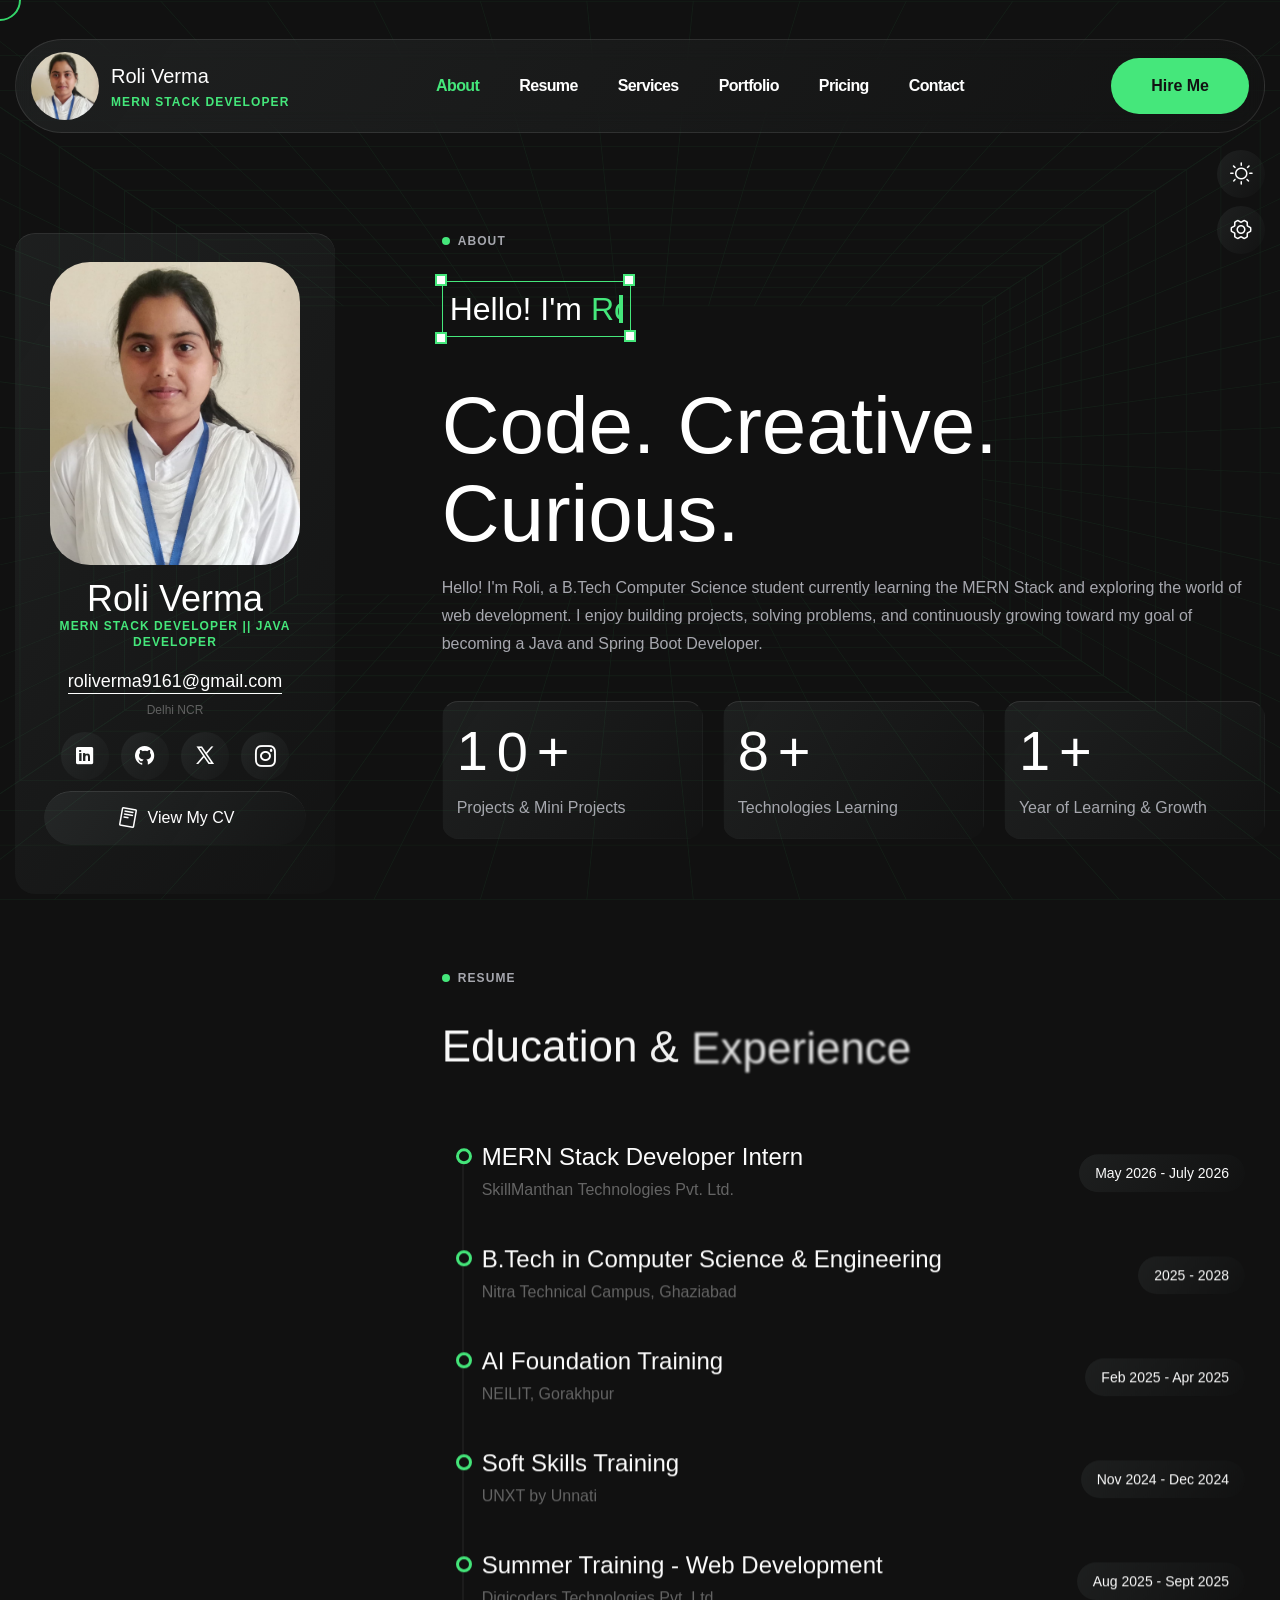
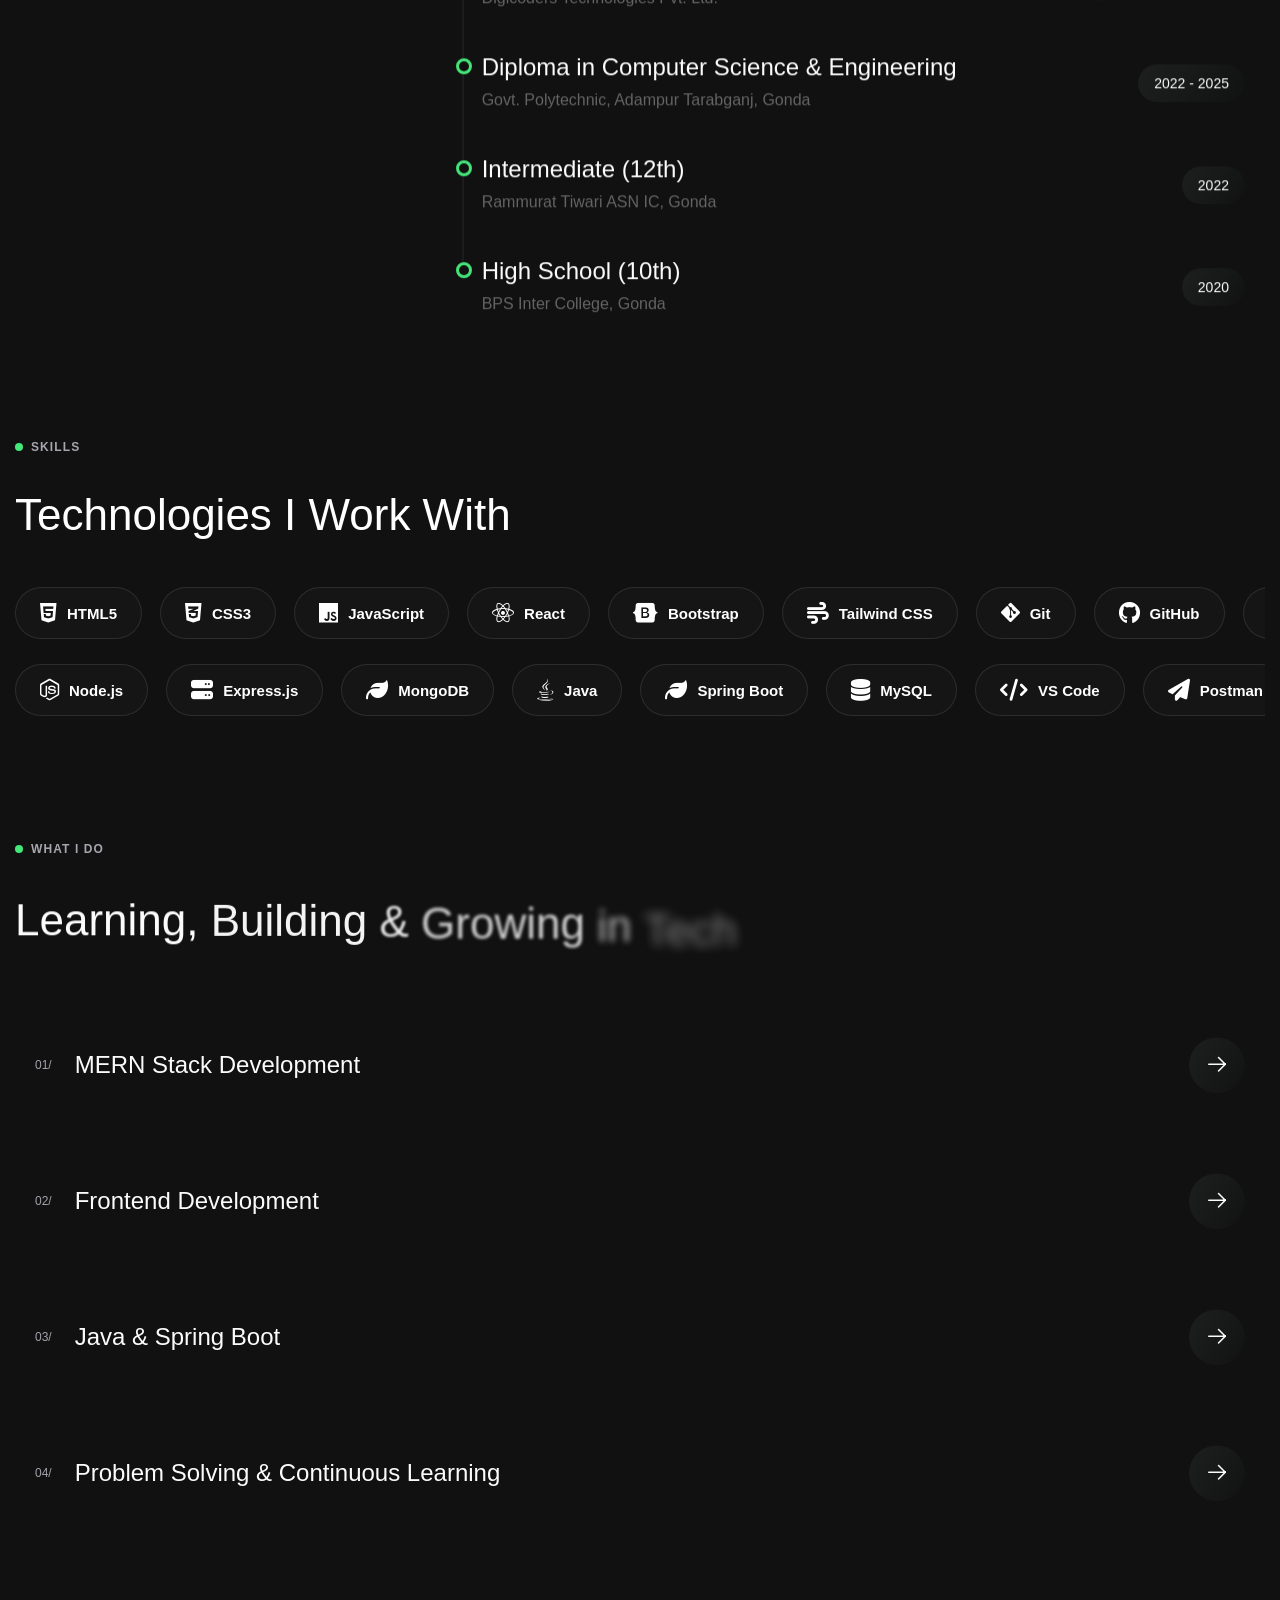
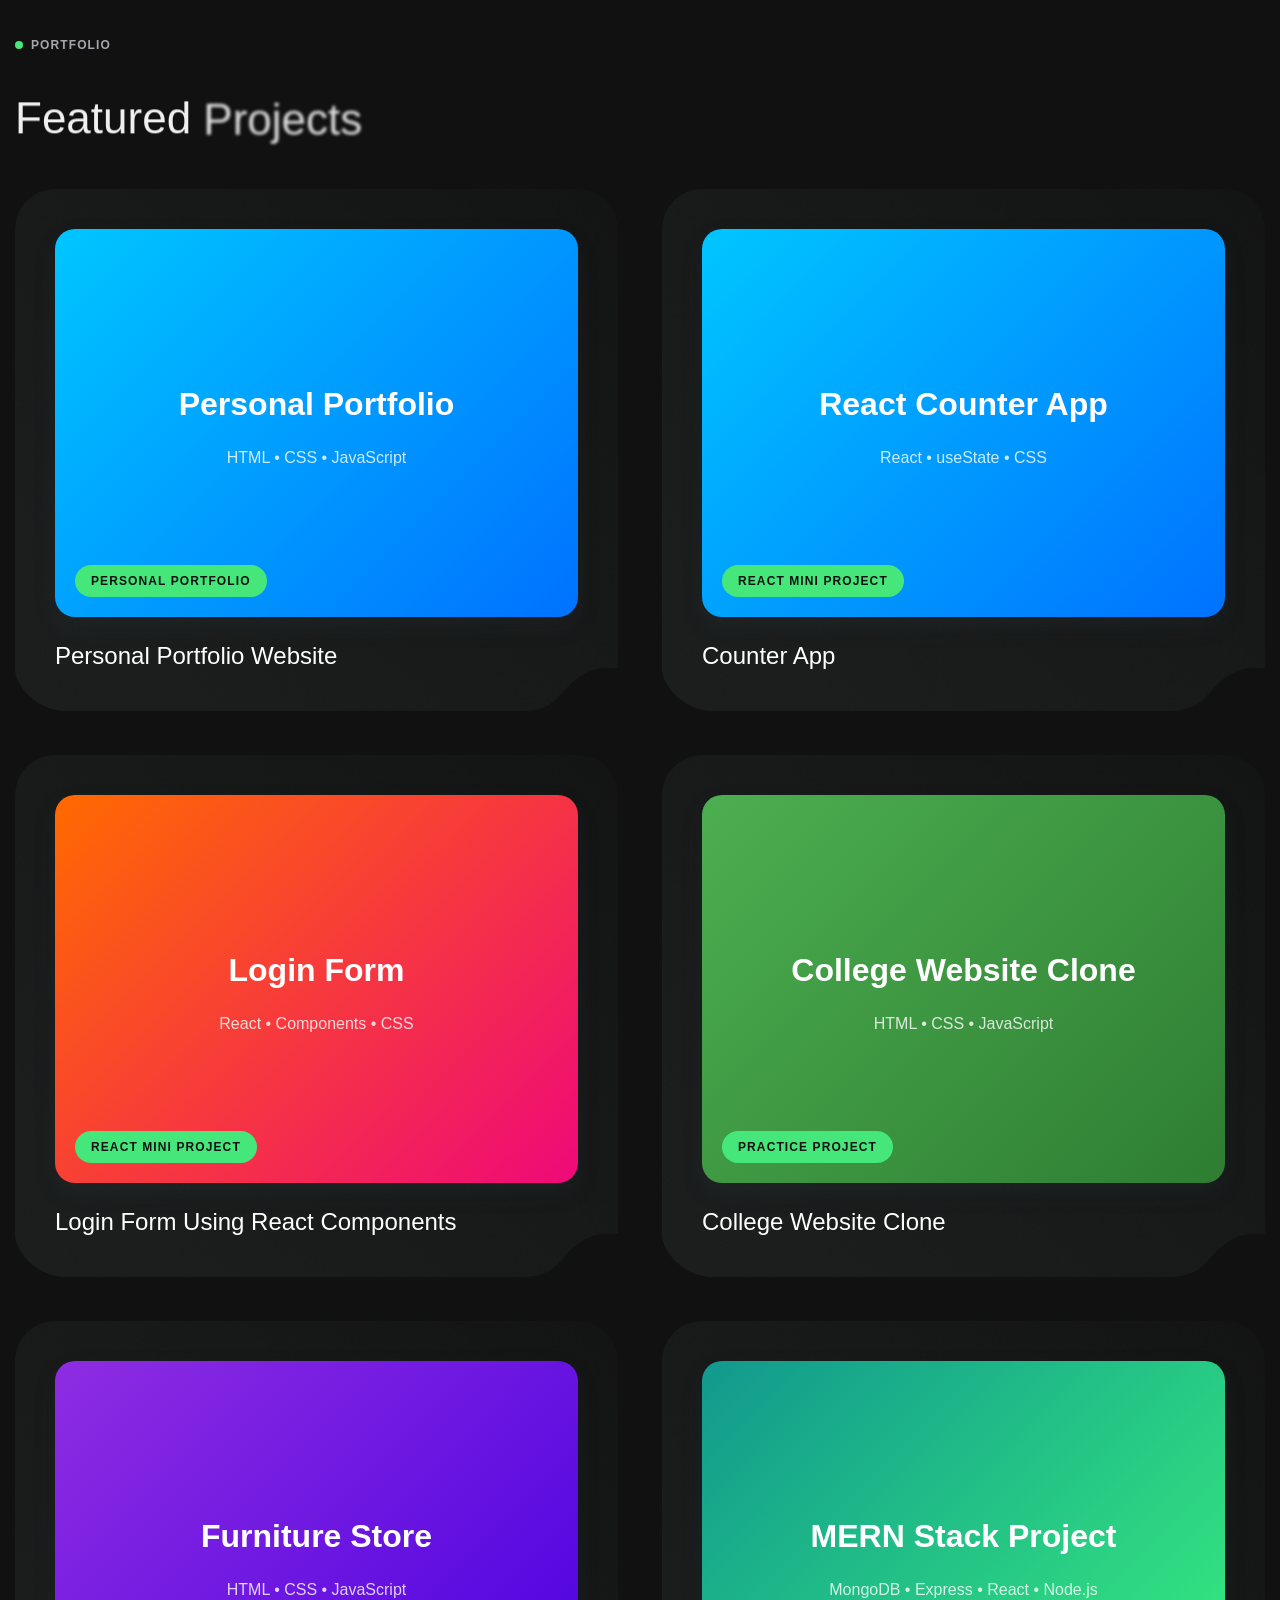
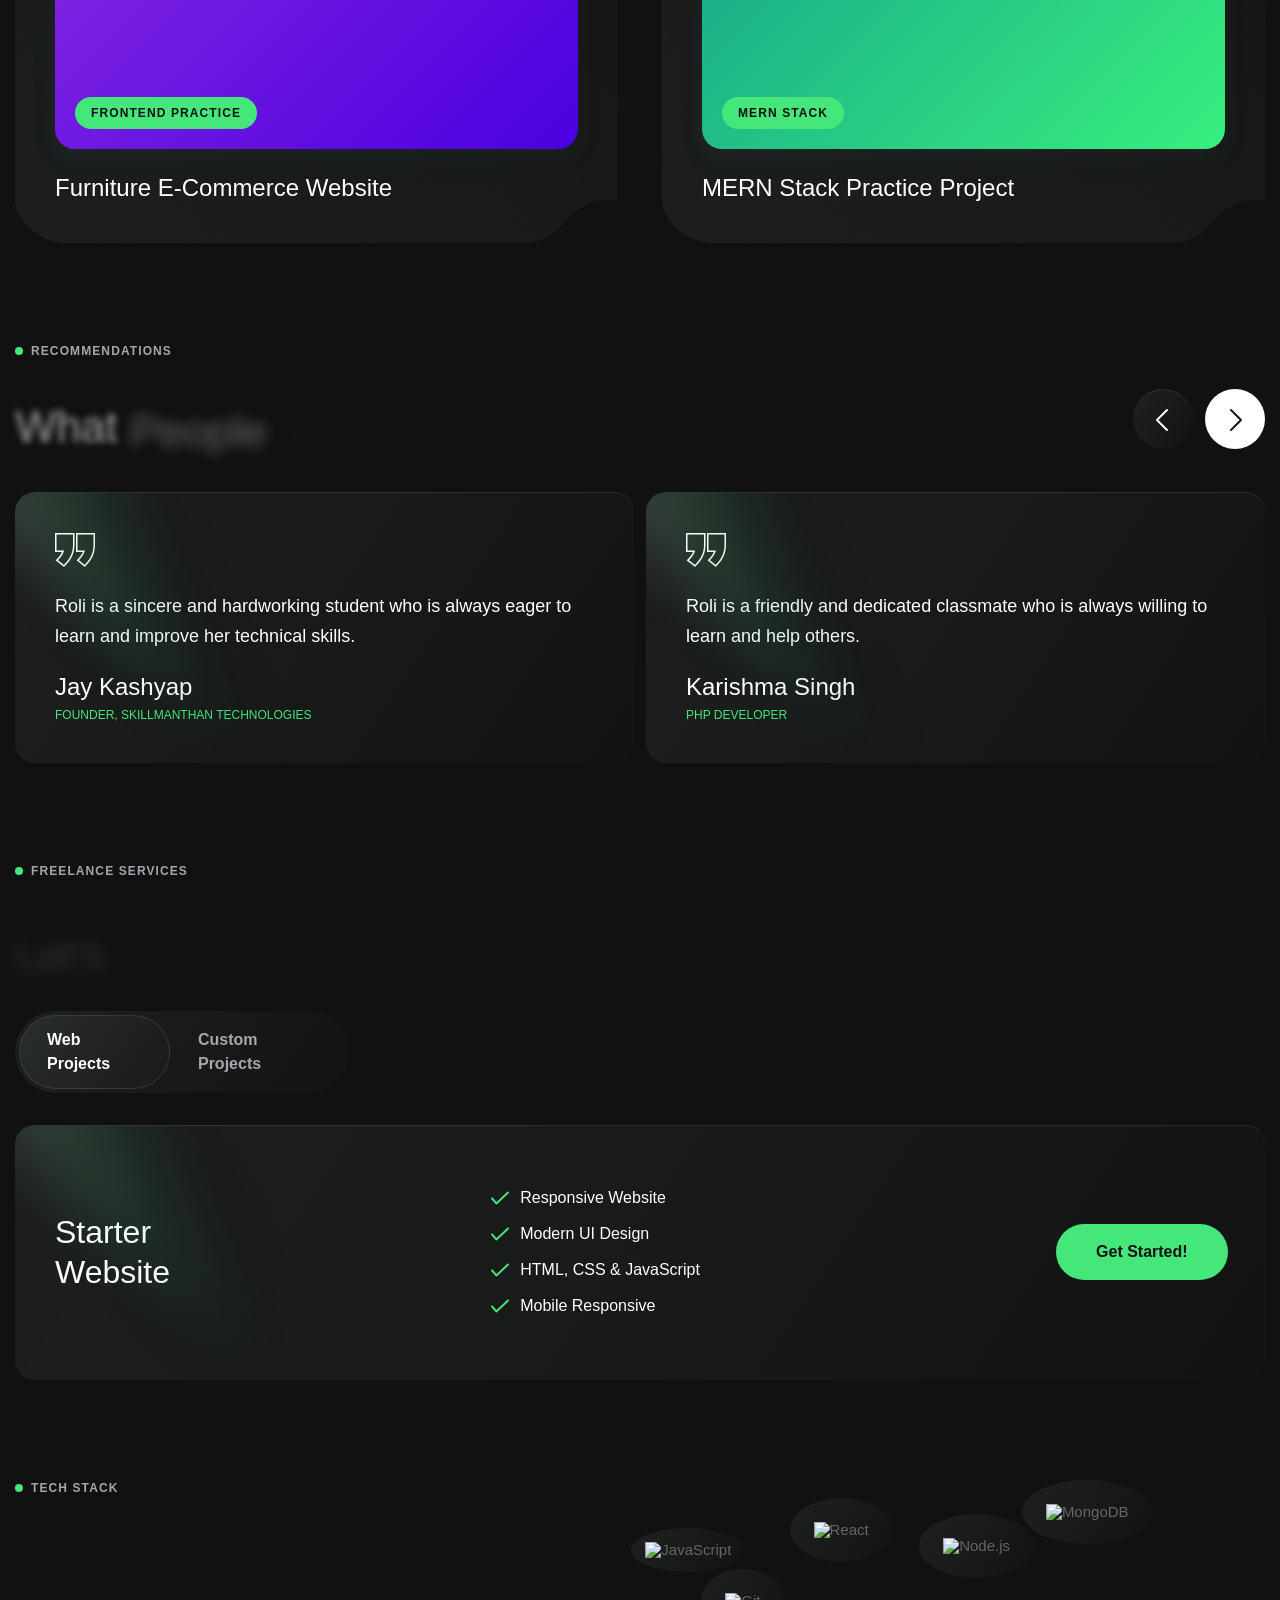
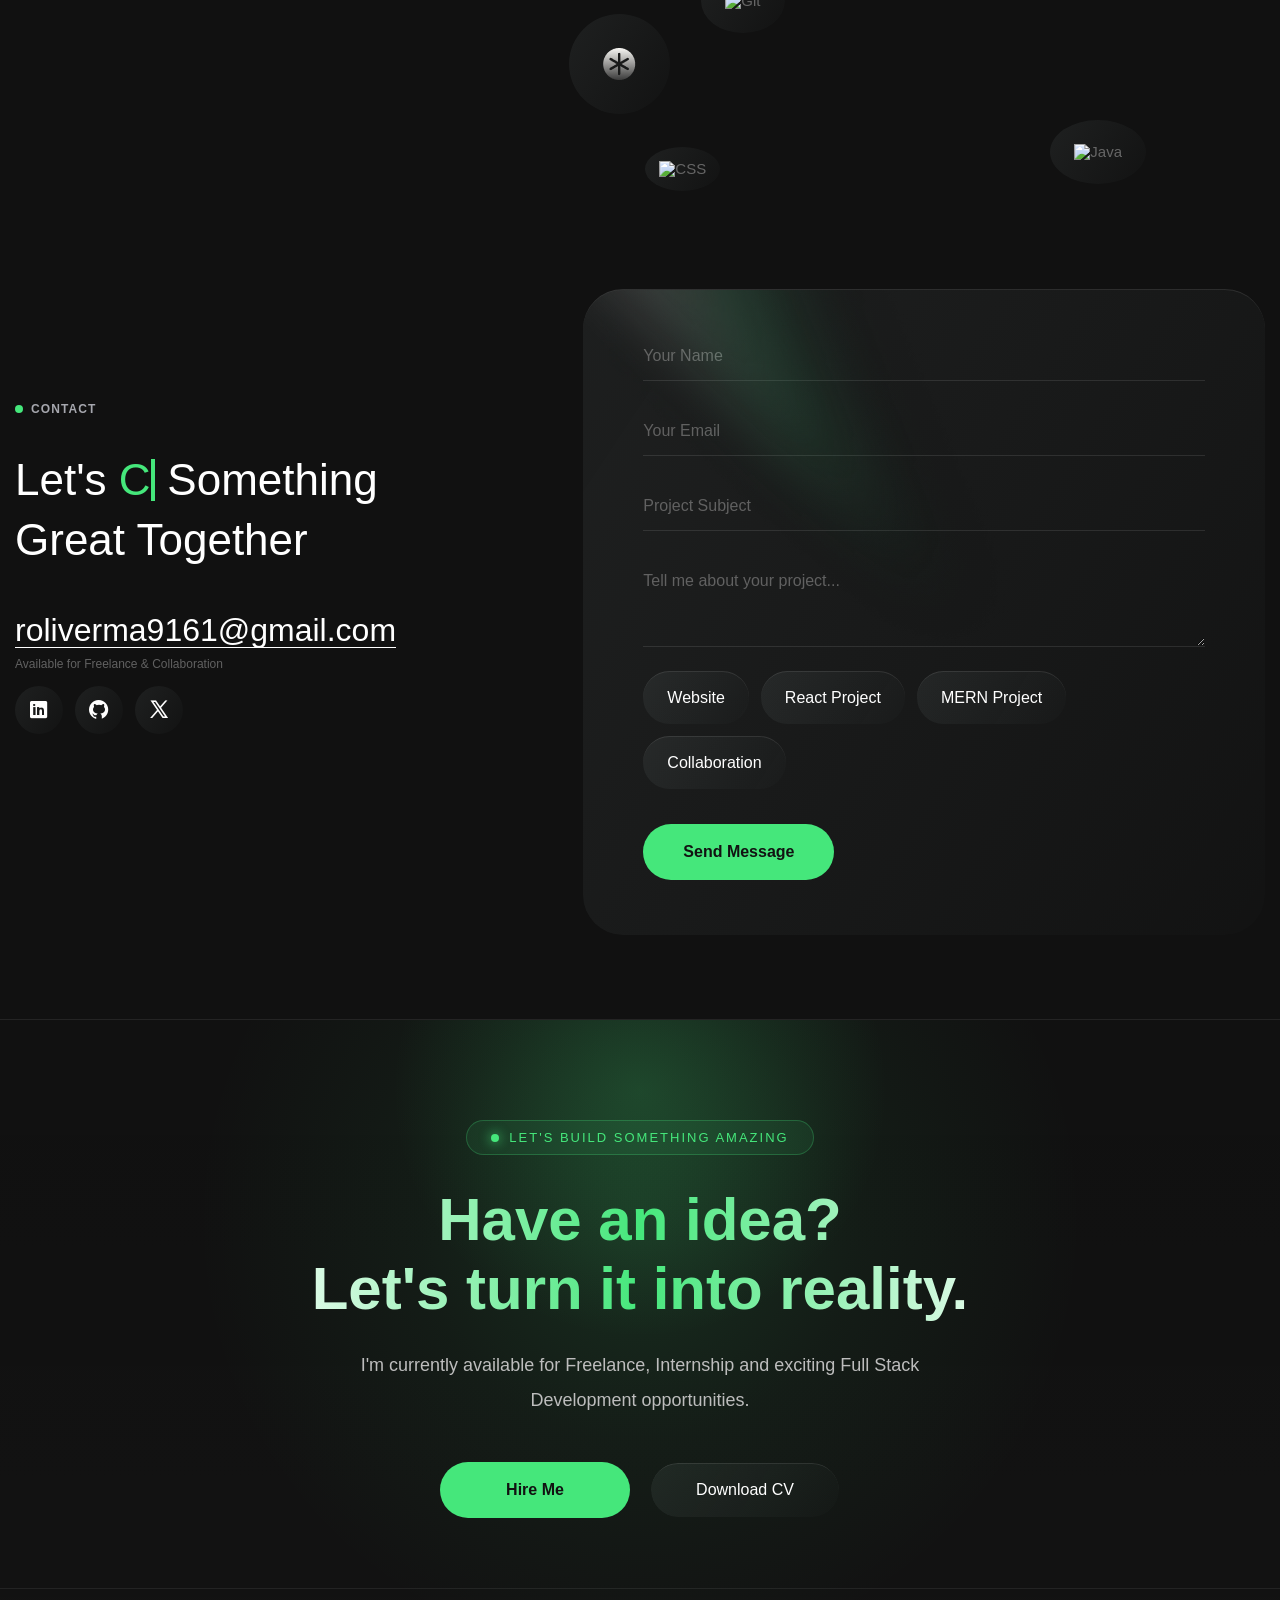
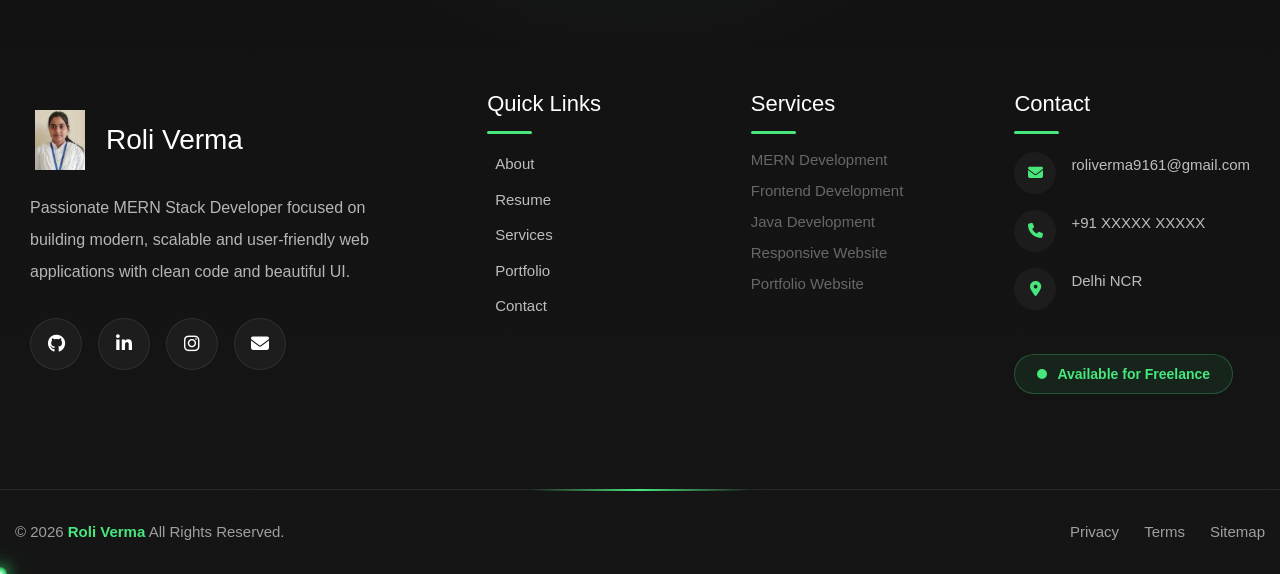
==== commit 166775e8: "message" ====
--- a/index.html
+++ b/index.html
@@ -788,7 +788,6 @@
                     </div>
 
                     <div class="tabs-content-wrap tf-grid-layout xl-col-2">
-                        <!-- Project 1: Personal Portfolio -->
                         <div class="portfolio-item">
                             <a href="https://roliverma.netlify.app/" target="_blank" rel="noopener noreferrer"
                                 class="img-style project-placeholder">
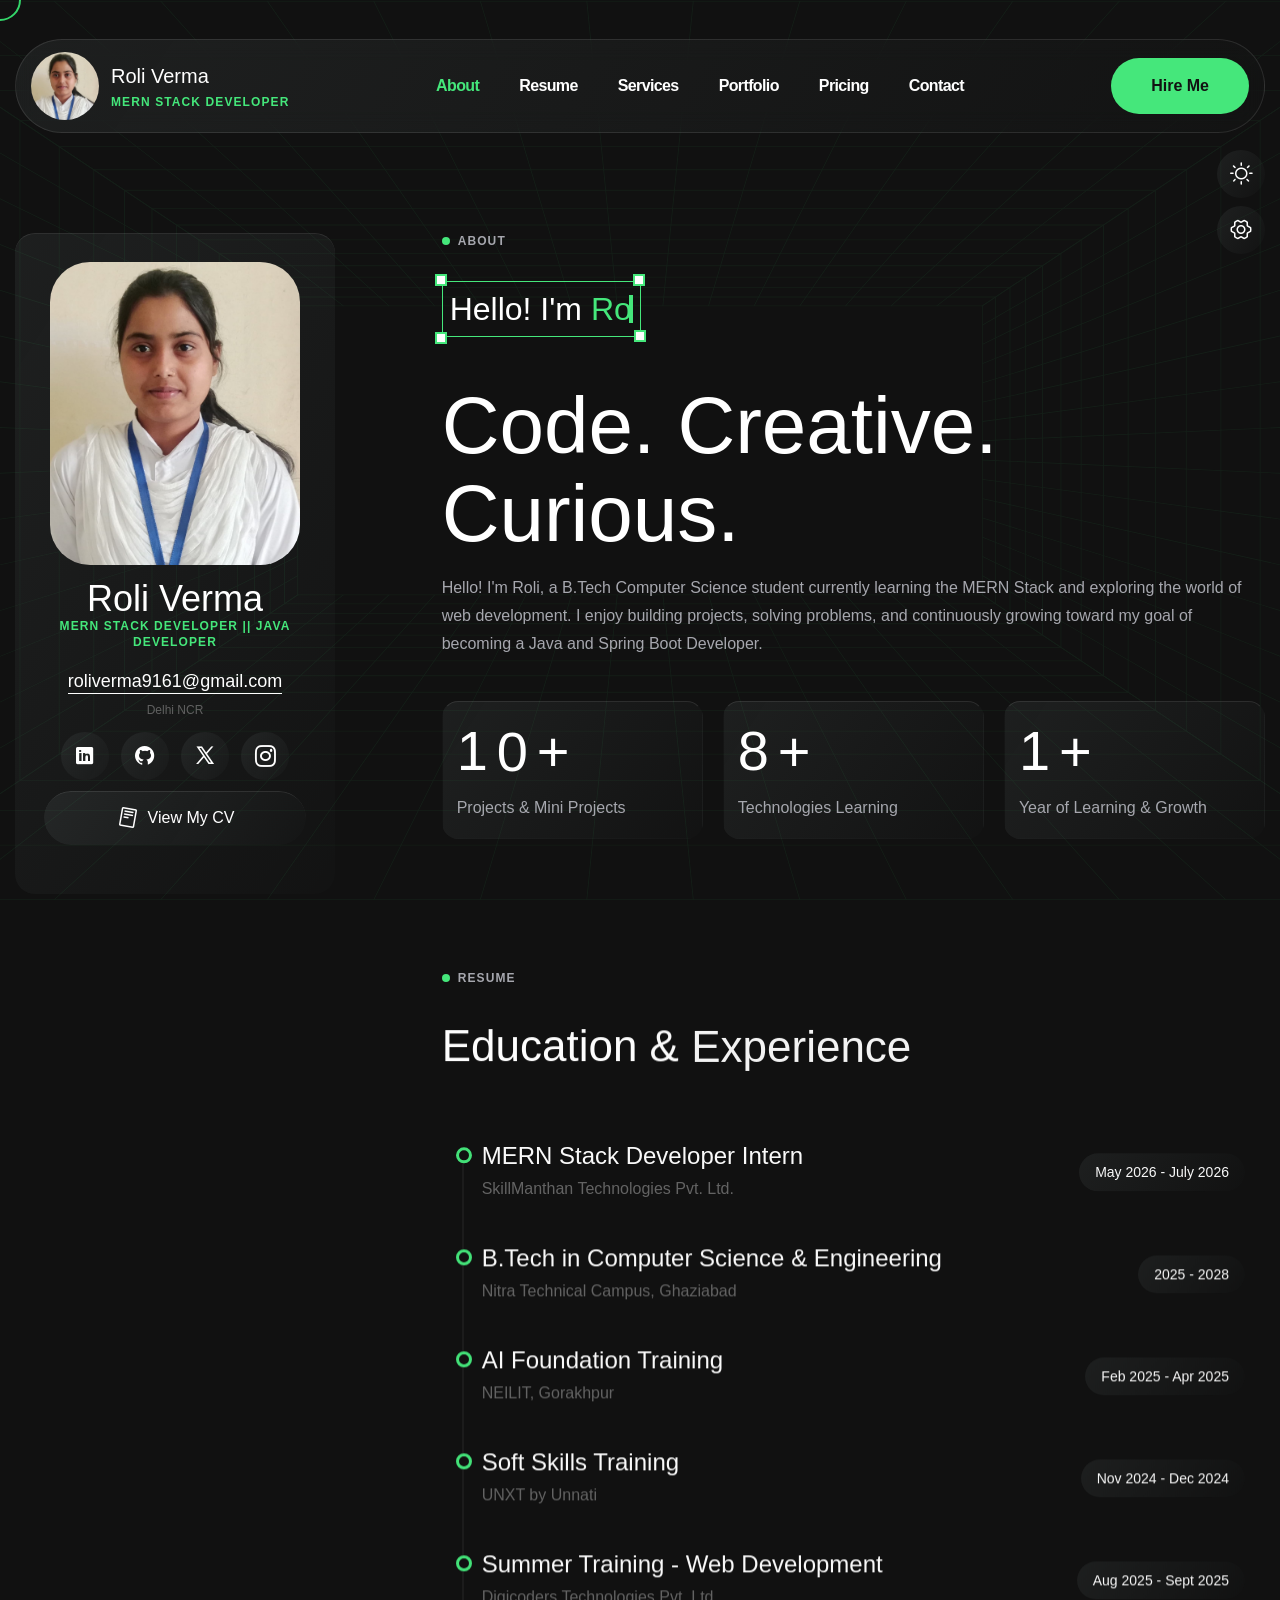
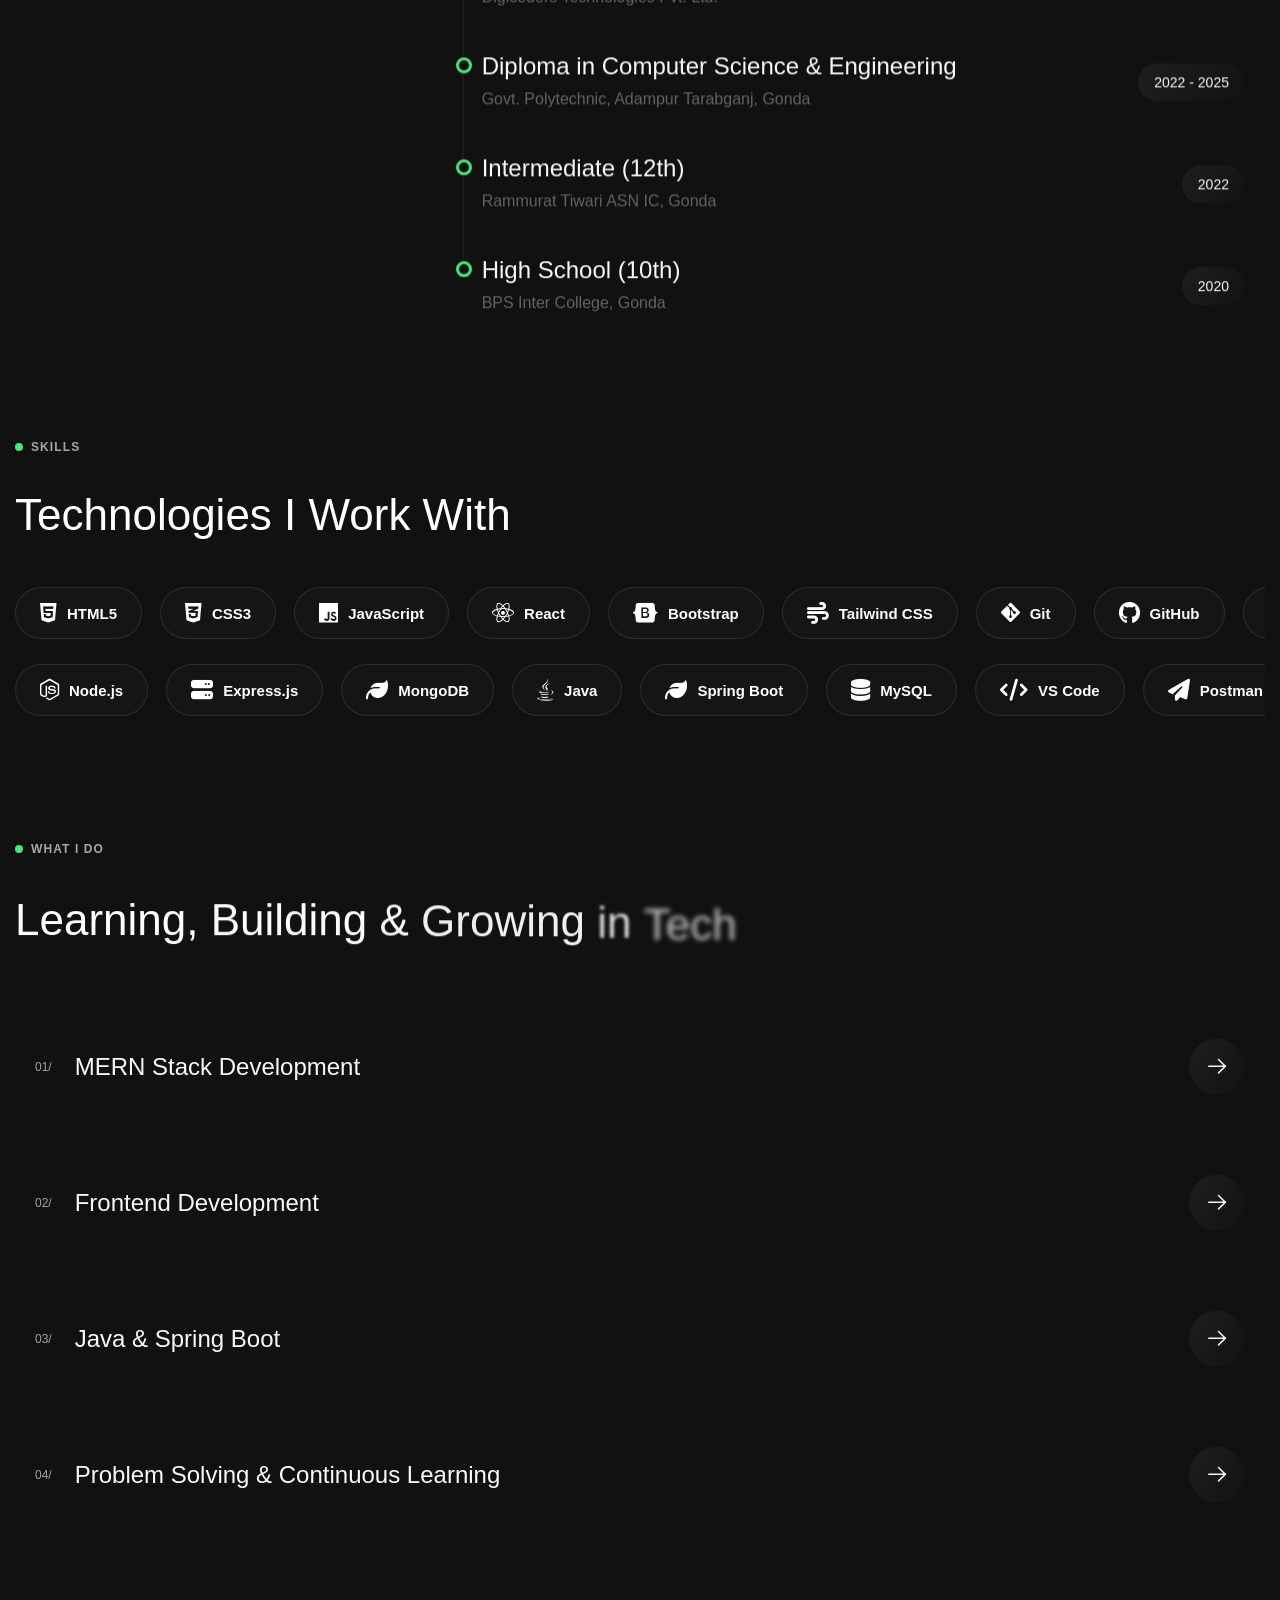
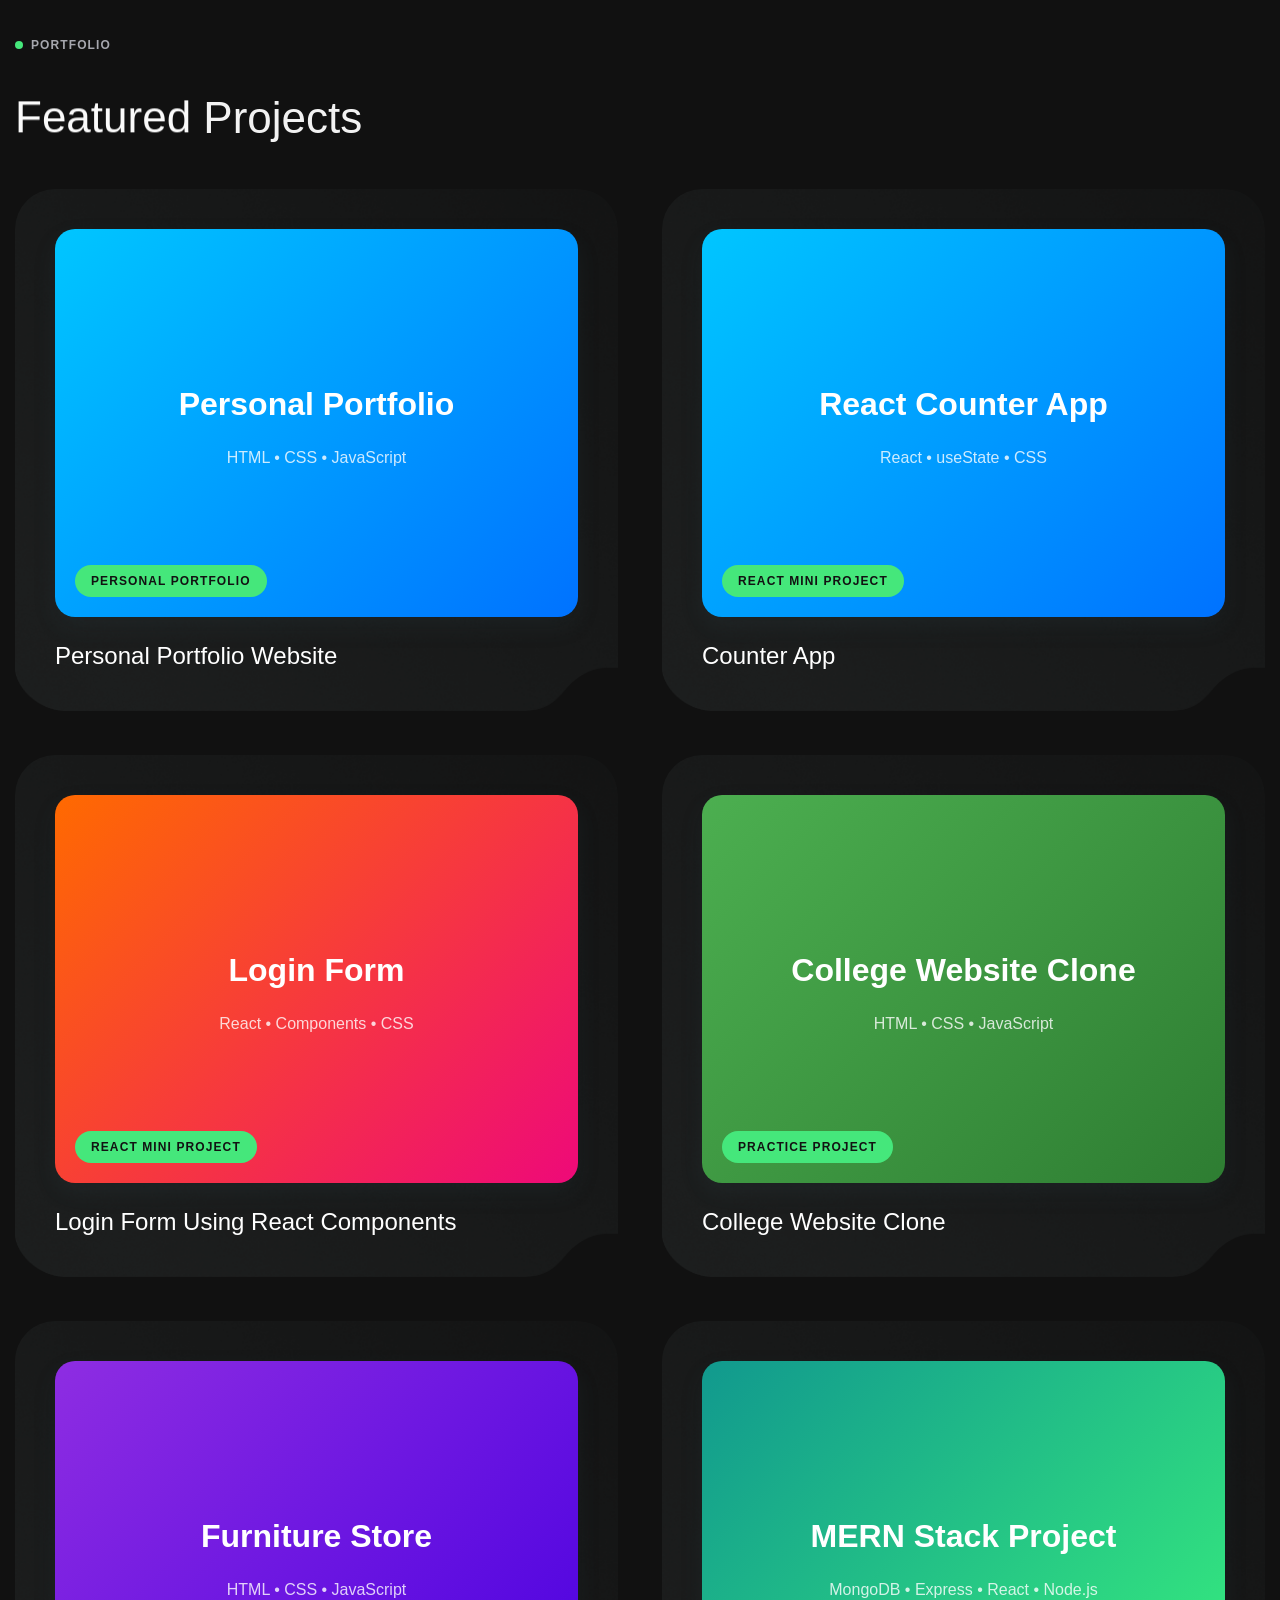
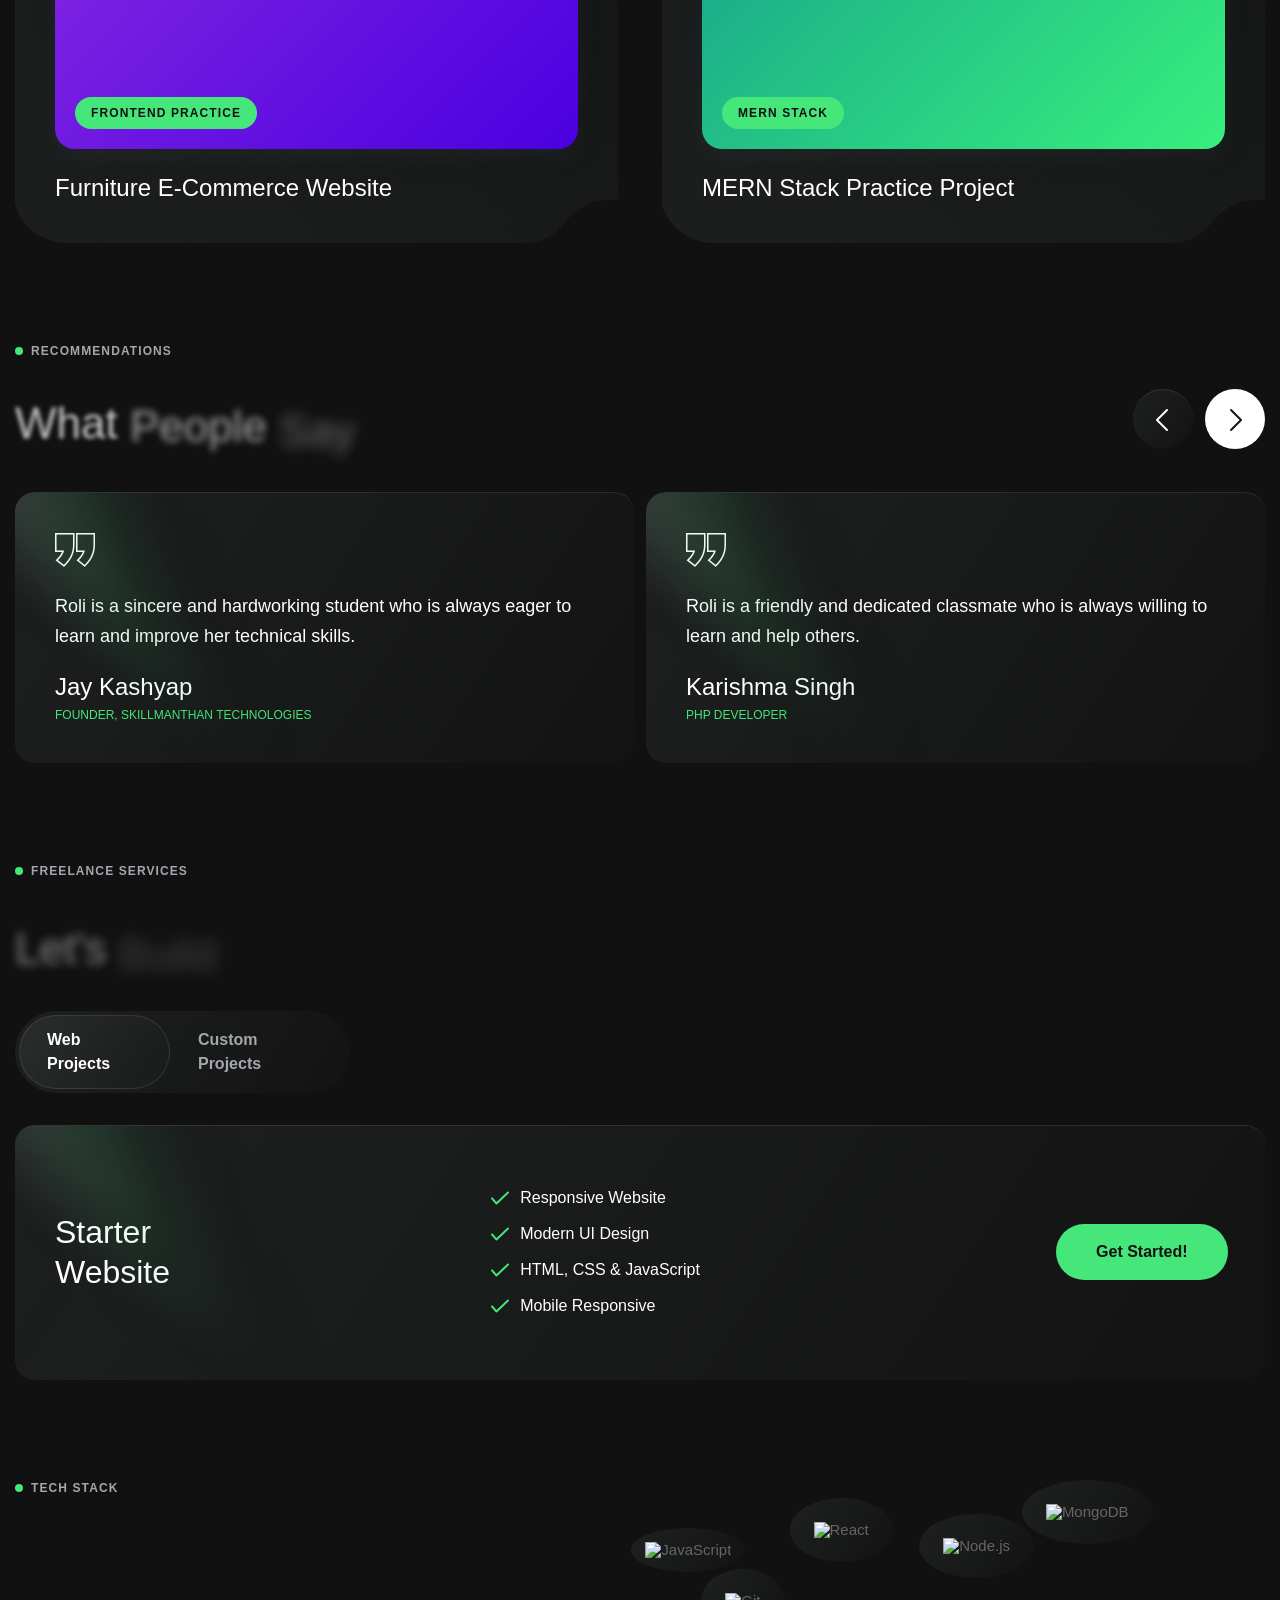
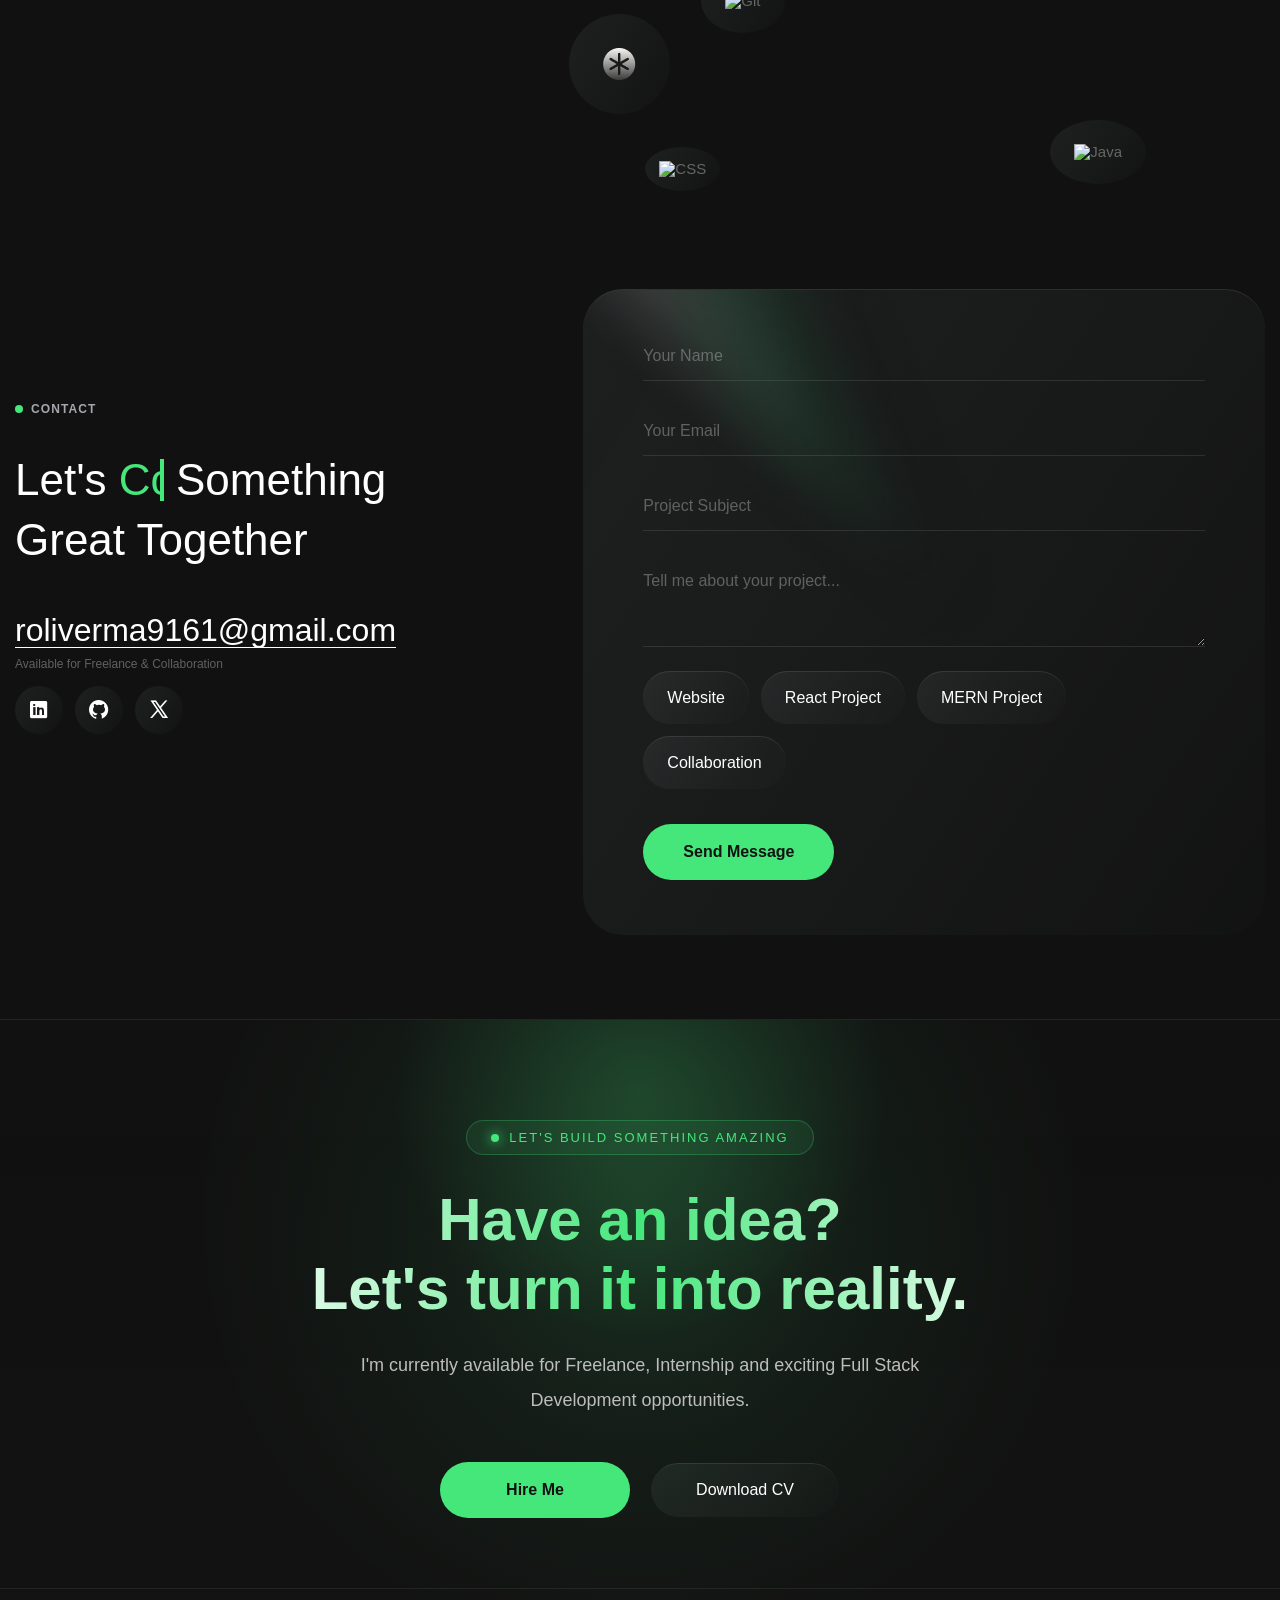
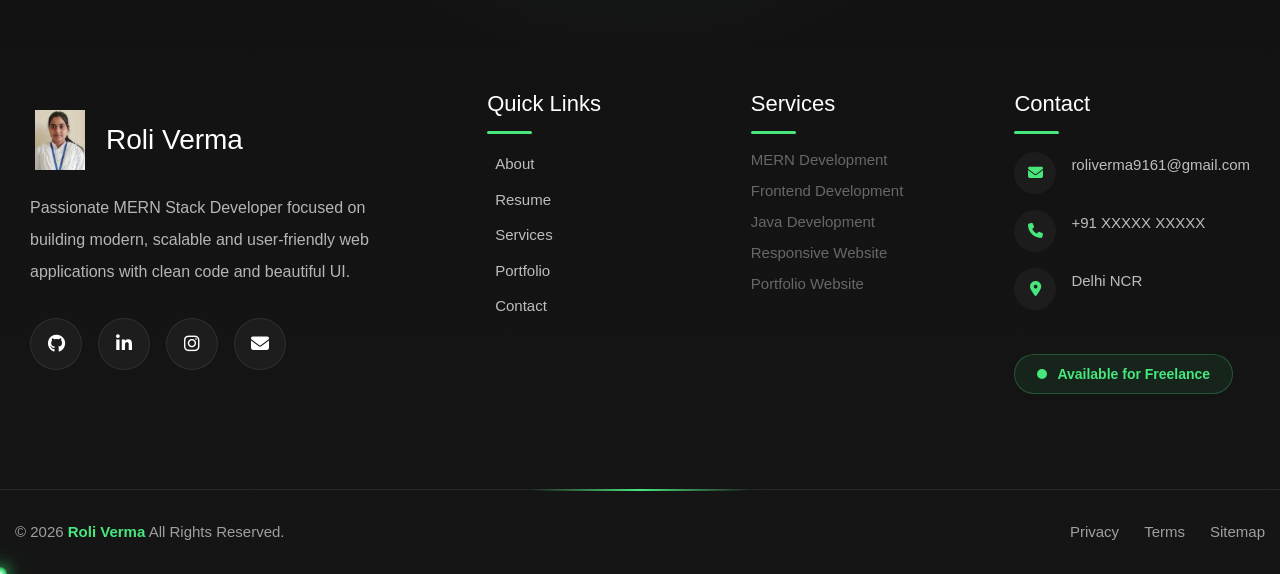
==== commit 16a8c353: "3rd push" ====
--- a/index.html
+++ b/index.html
@@ -774,8 +774,7 @@
                     </div>
                 </div>
                 <!-- End section-service -->
-
-                <!-- section-portfolio-->
+ 
                 <div id="portfolio" class="section-portfolio style-1 spacing-5 section">
                     <div class="heading-section mb_42">
                         <div class="tag-heading text-uppercase text-label font-3 letter-spacing-1 mb_34">
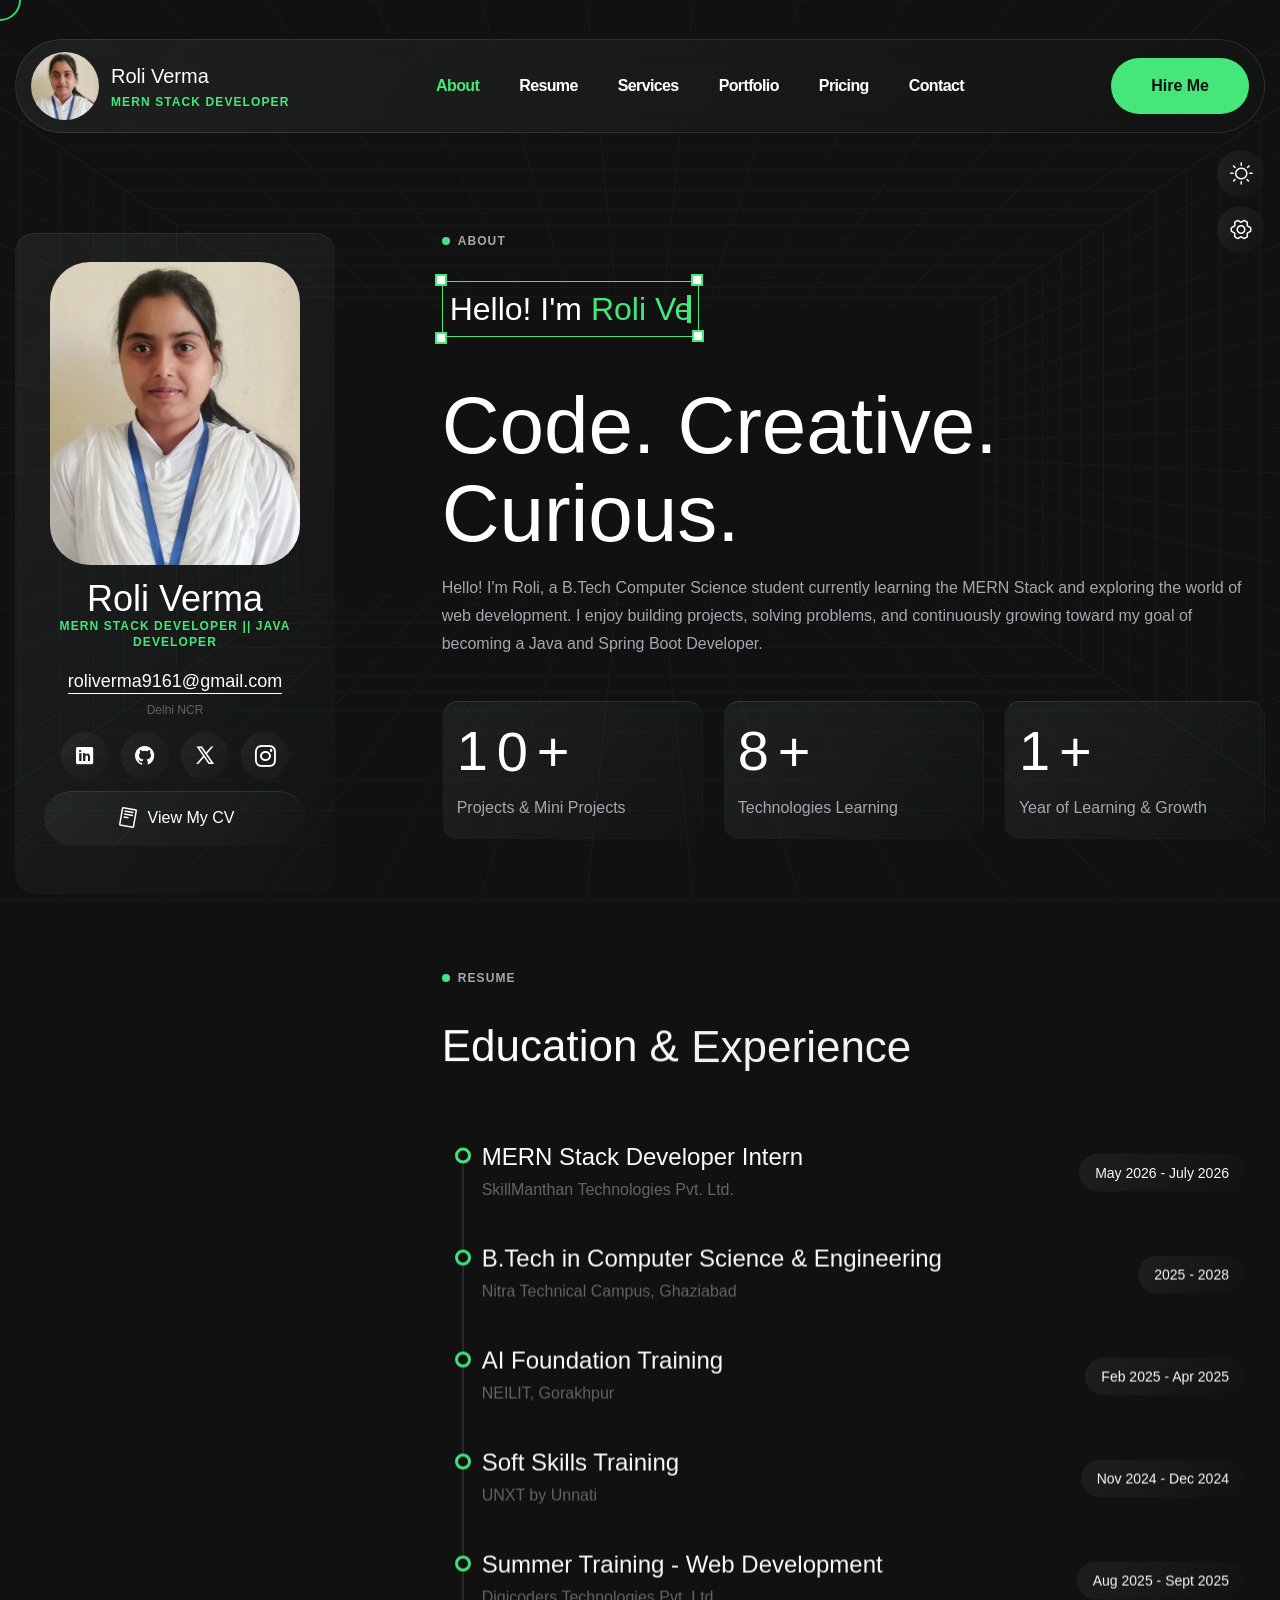
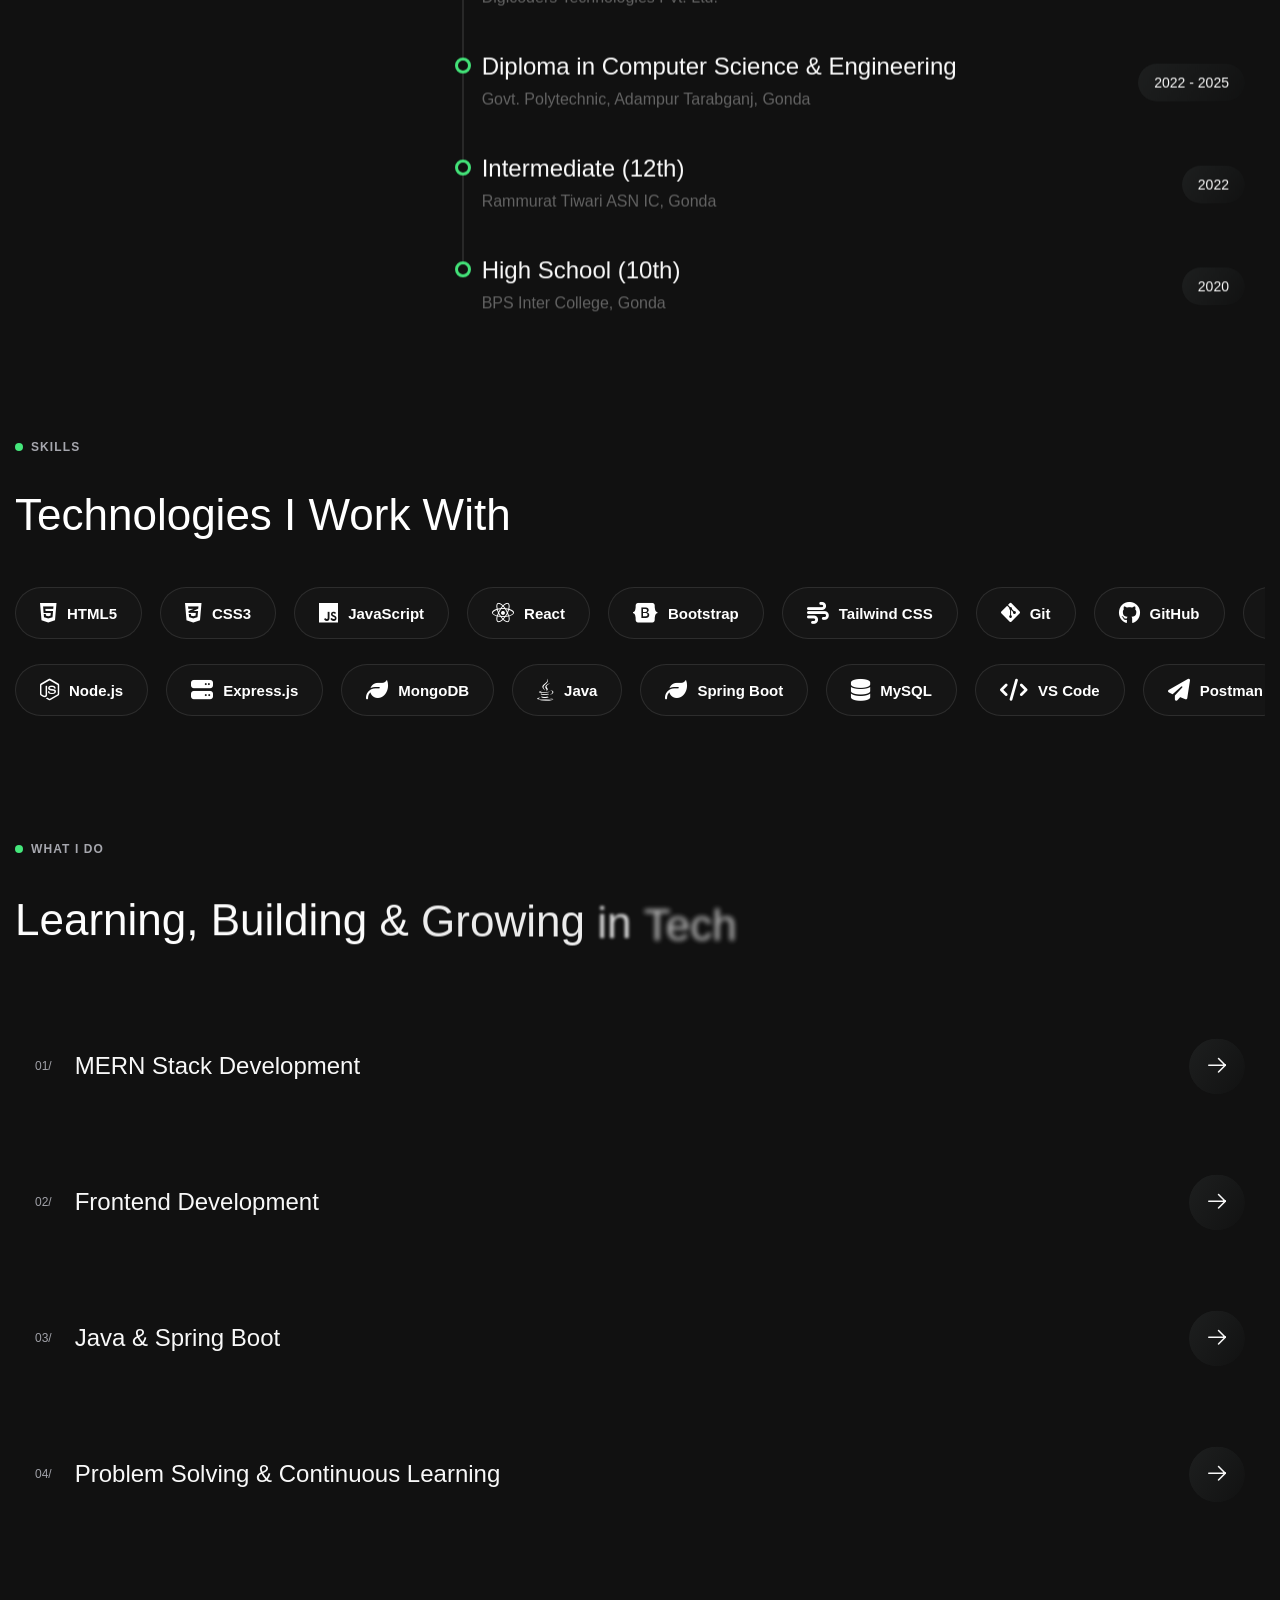
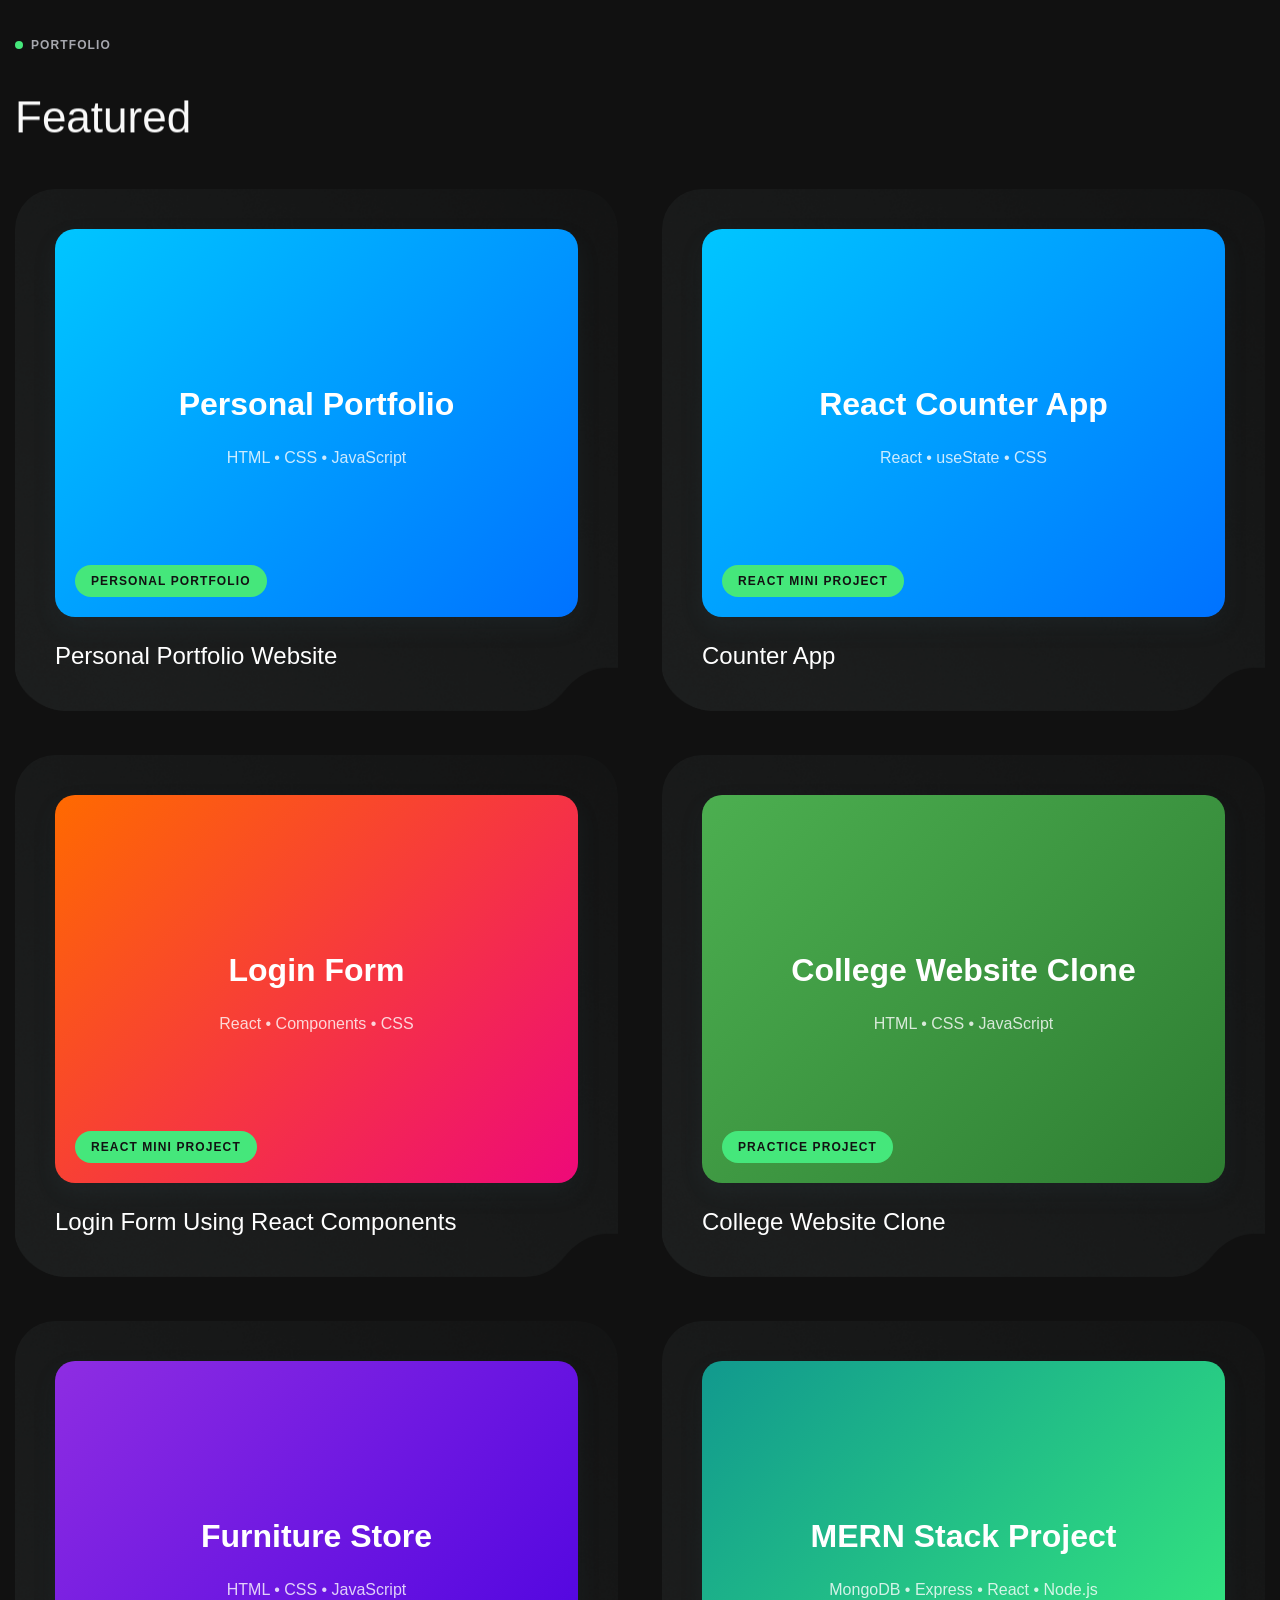
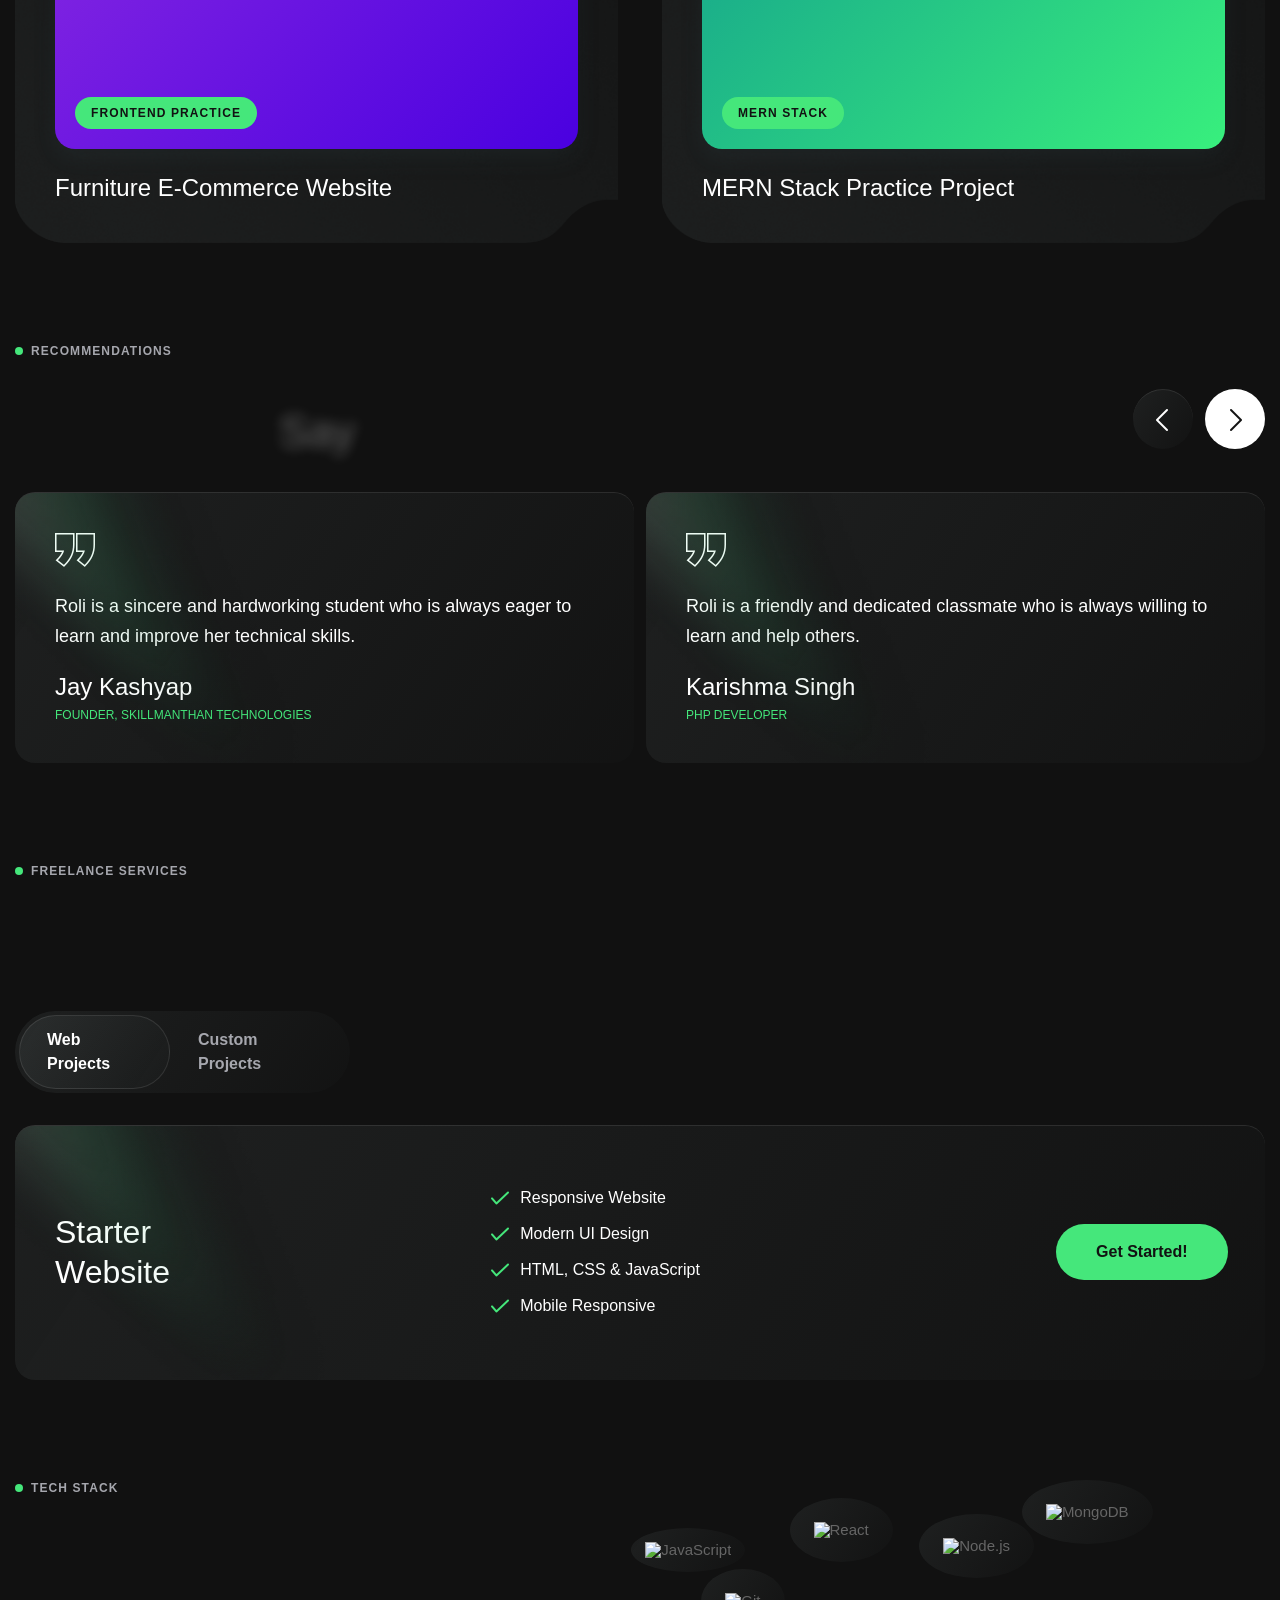
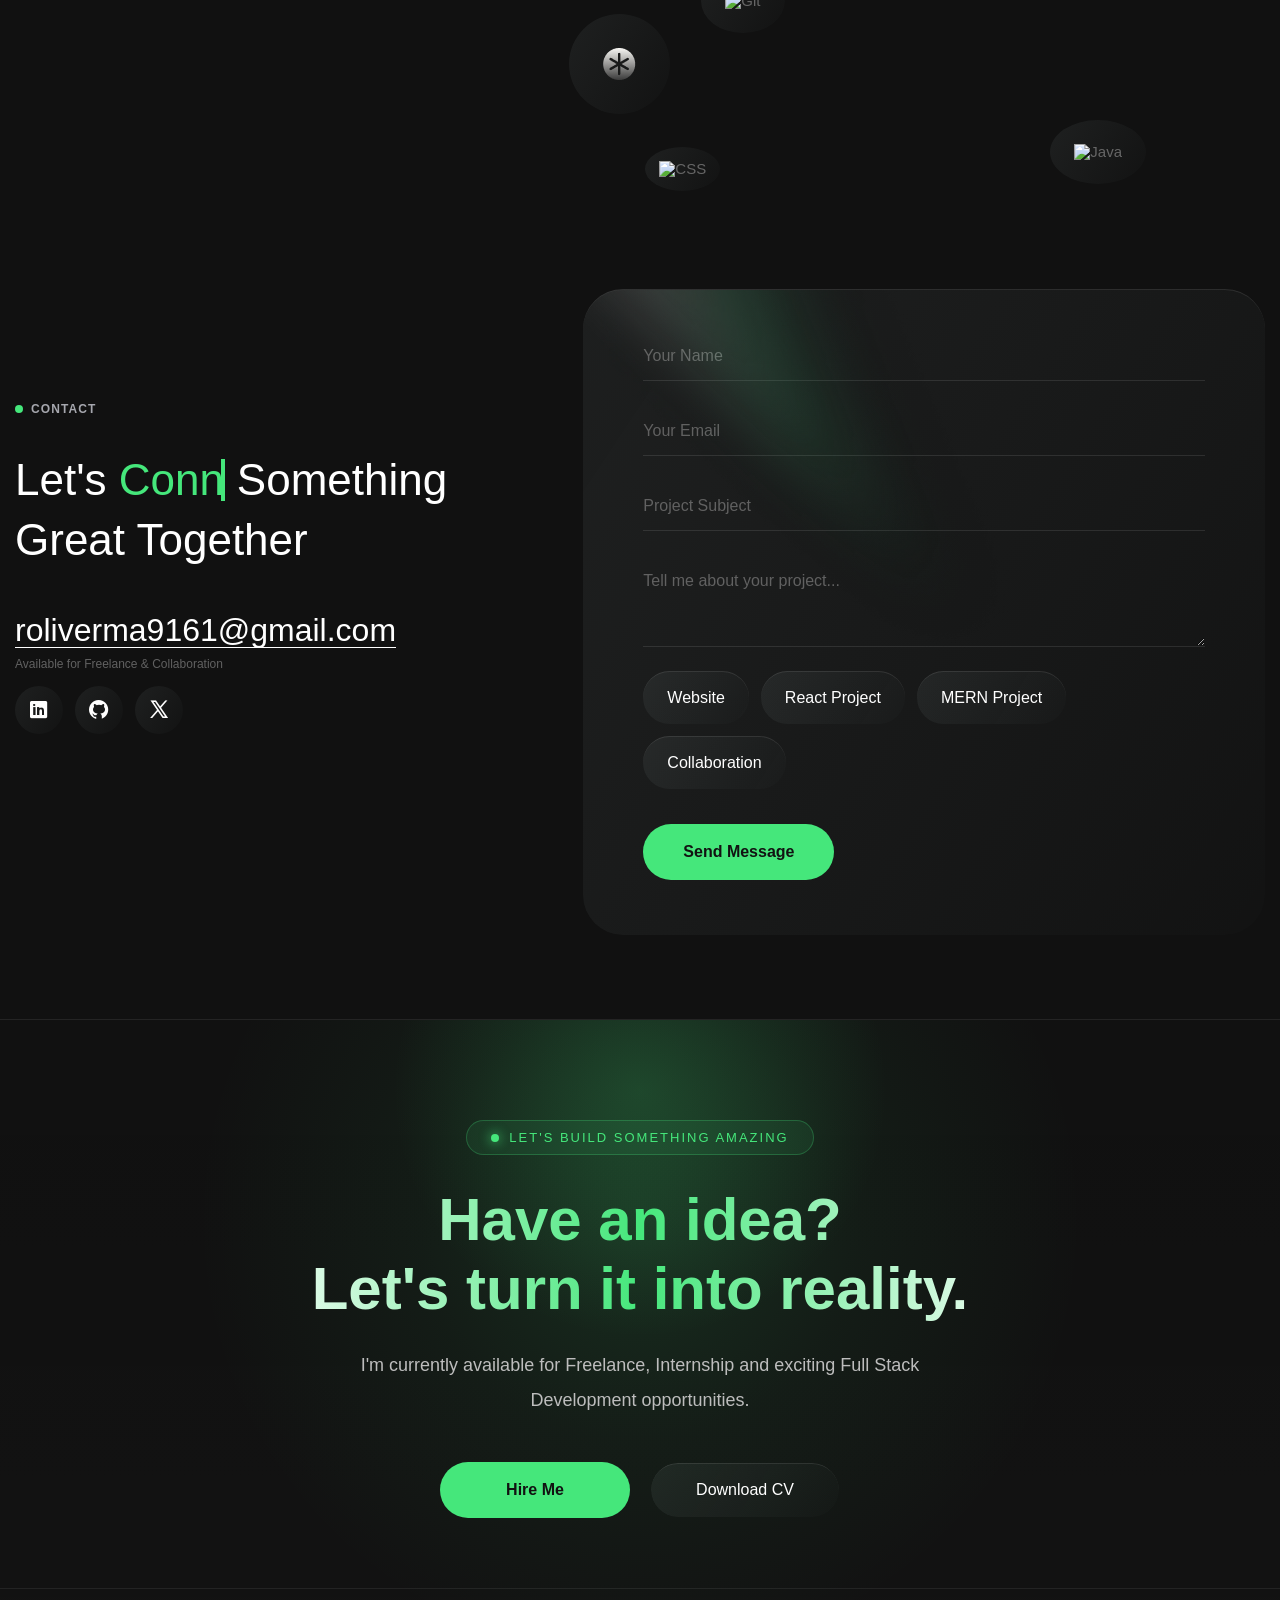
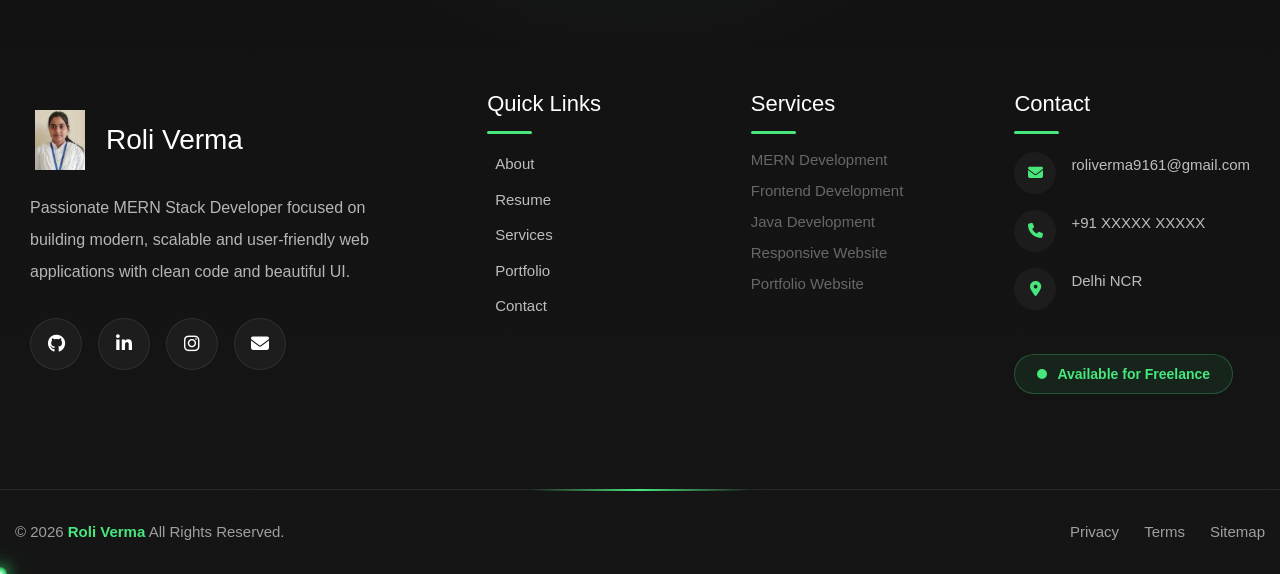
==== commit 7d21de33: "message" ====
--- a/index.html
+++ b/index.html
@@ -773,7 +773,7 @@
                         </div>
                     </div>
                 </div>
-                <!-- End section-service -->
+                
  
                 <div id="portfolio" class="section-portfolio style-1 spacing-5 section">
                     <div class="heading-section mb_42">
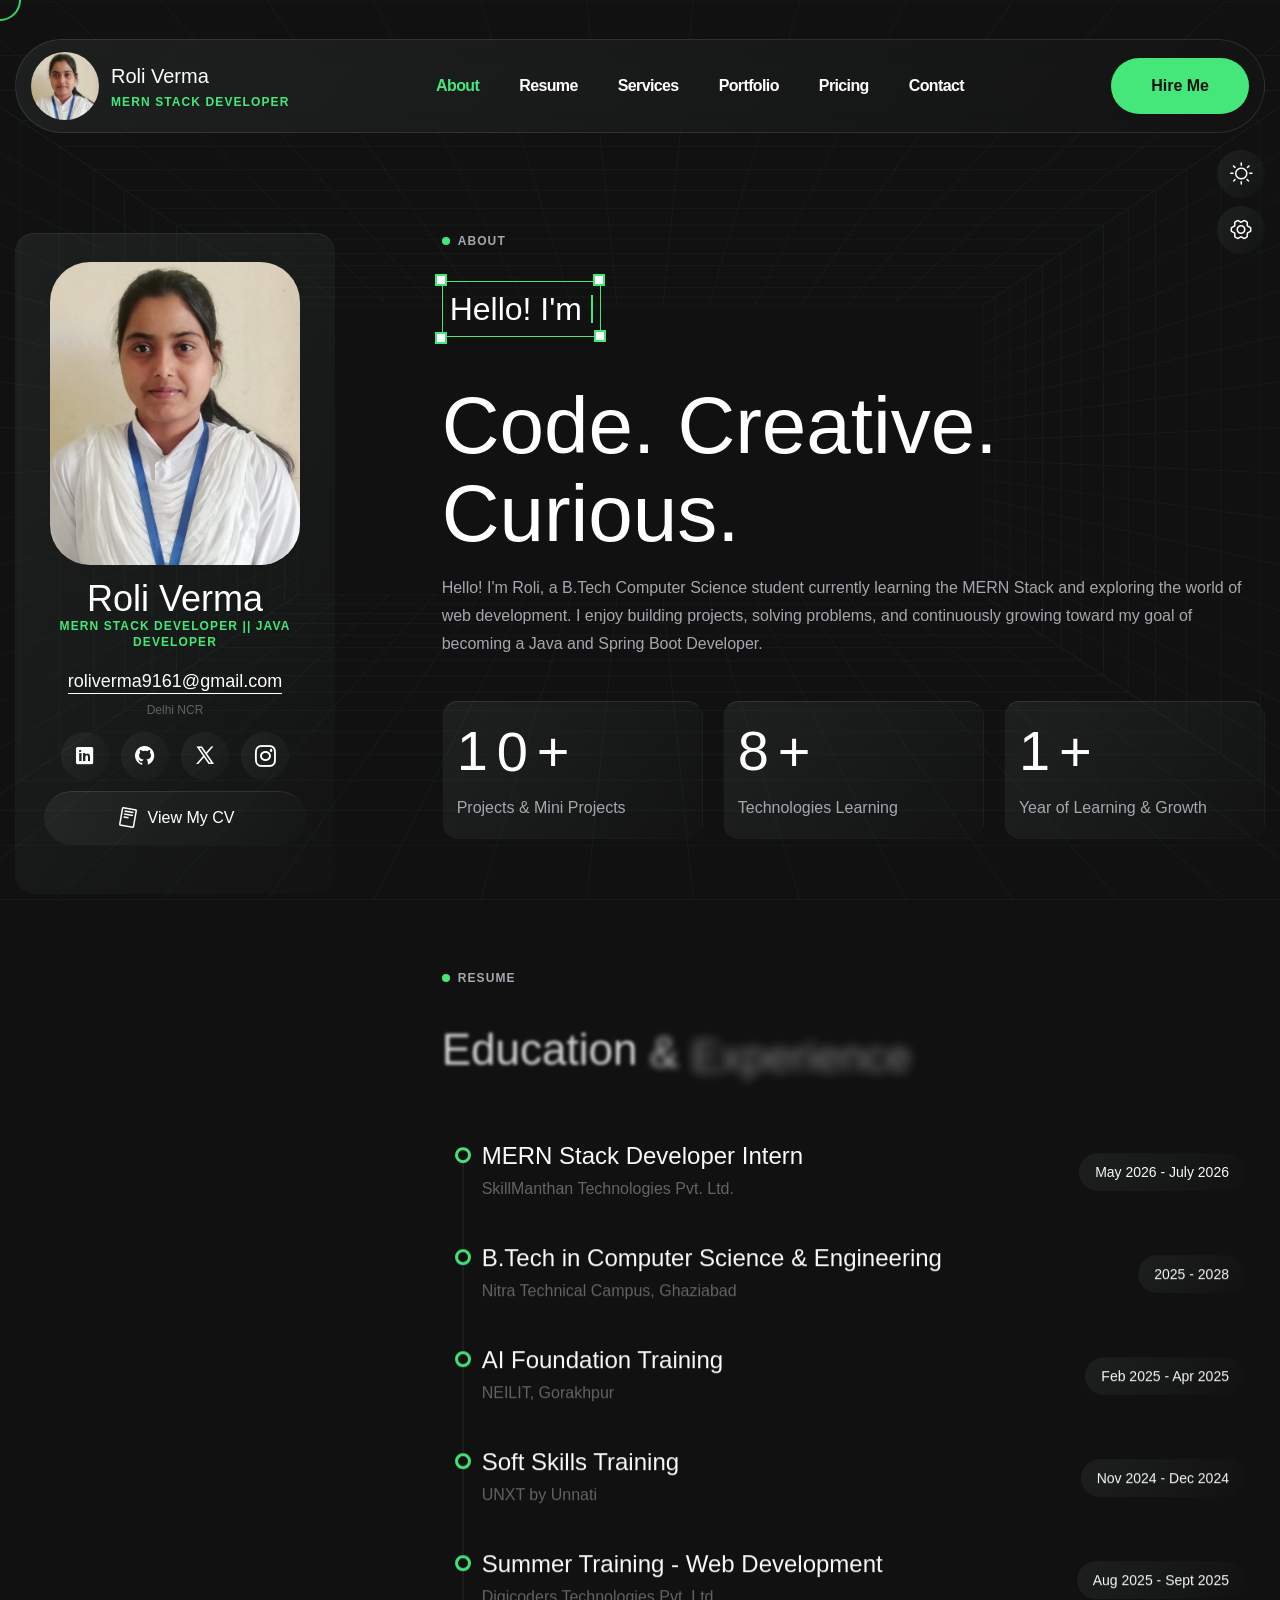
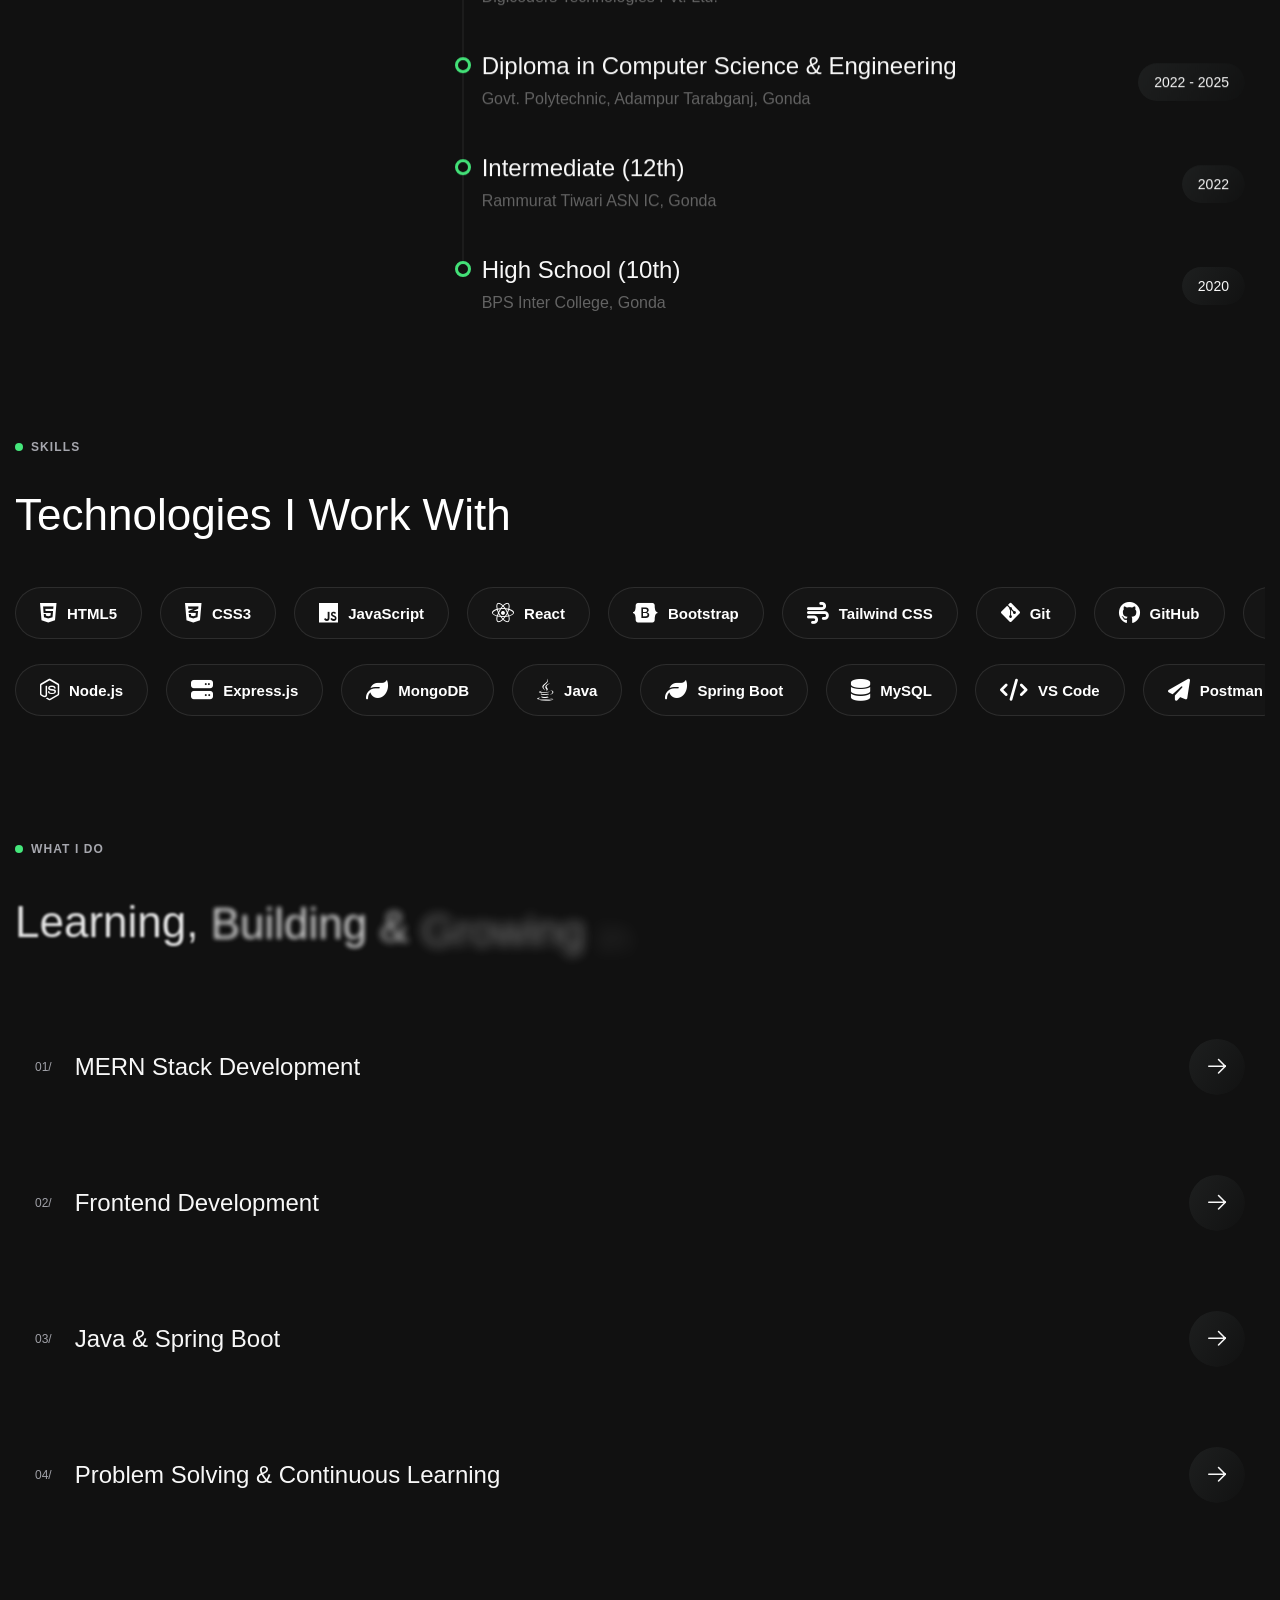
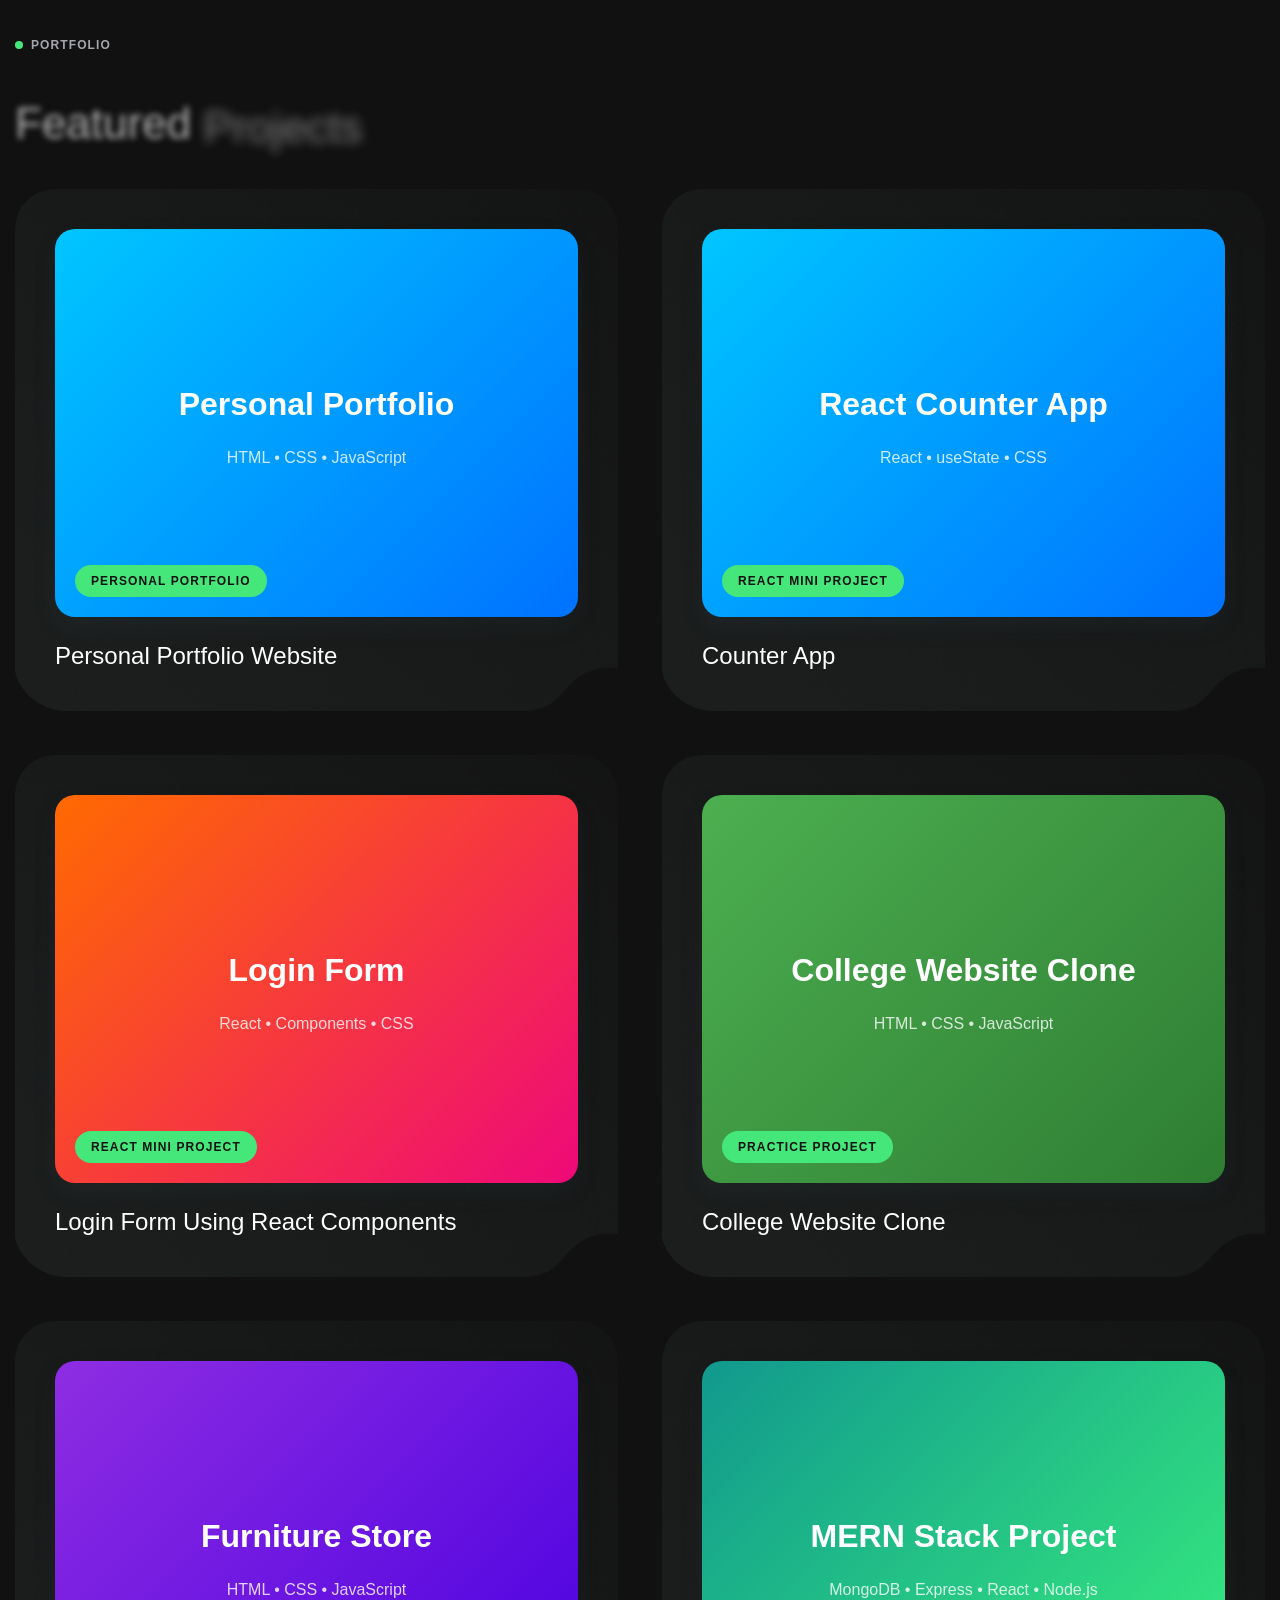
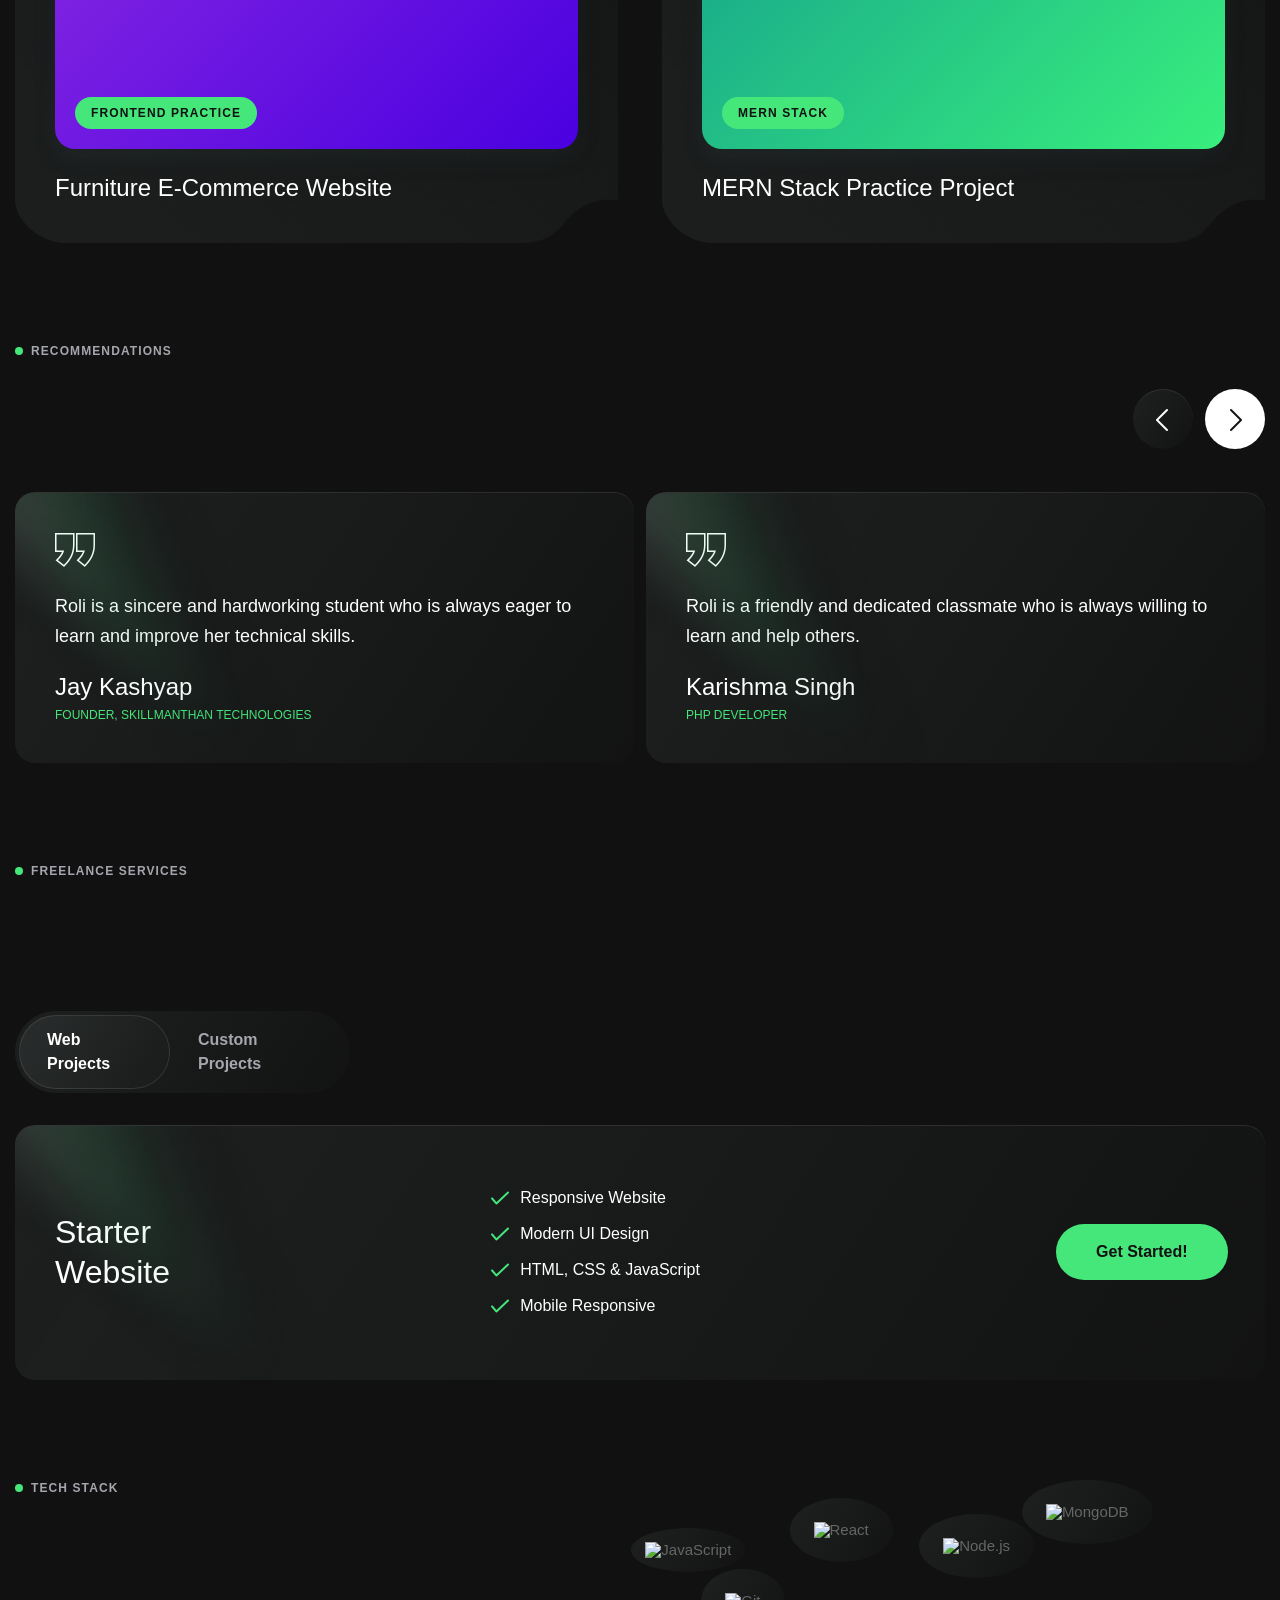
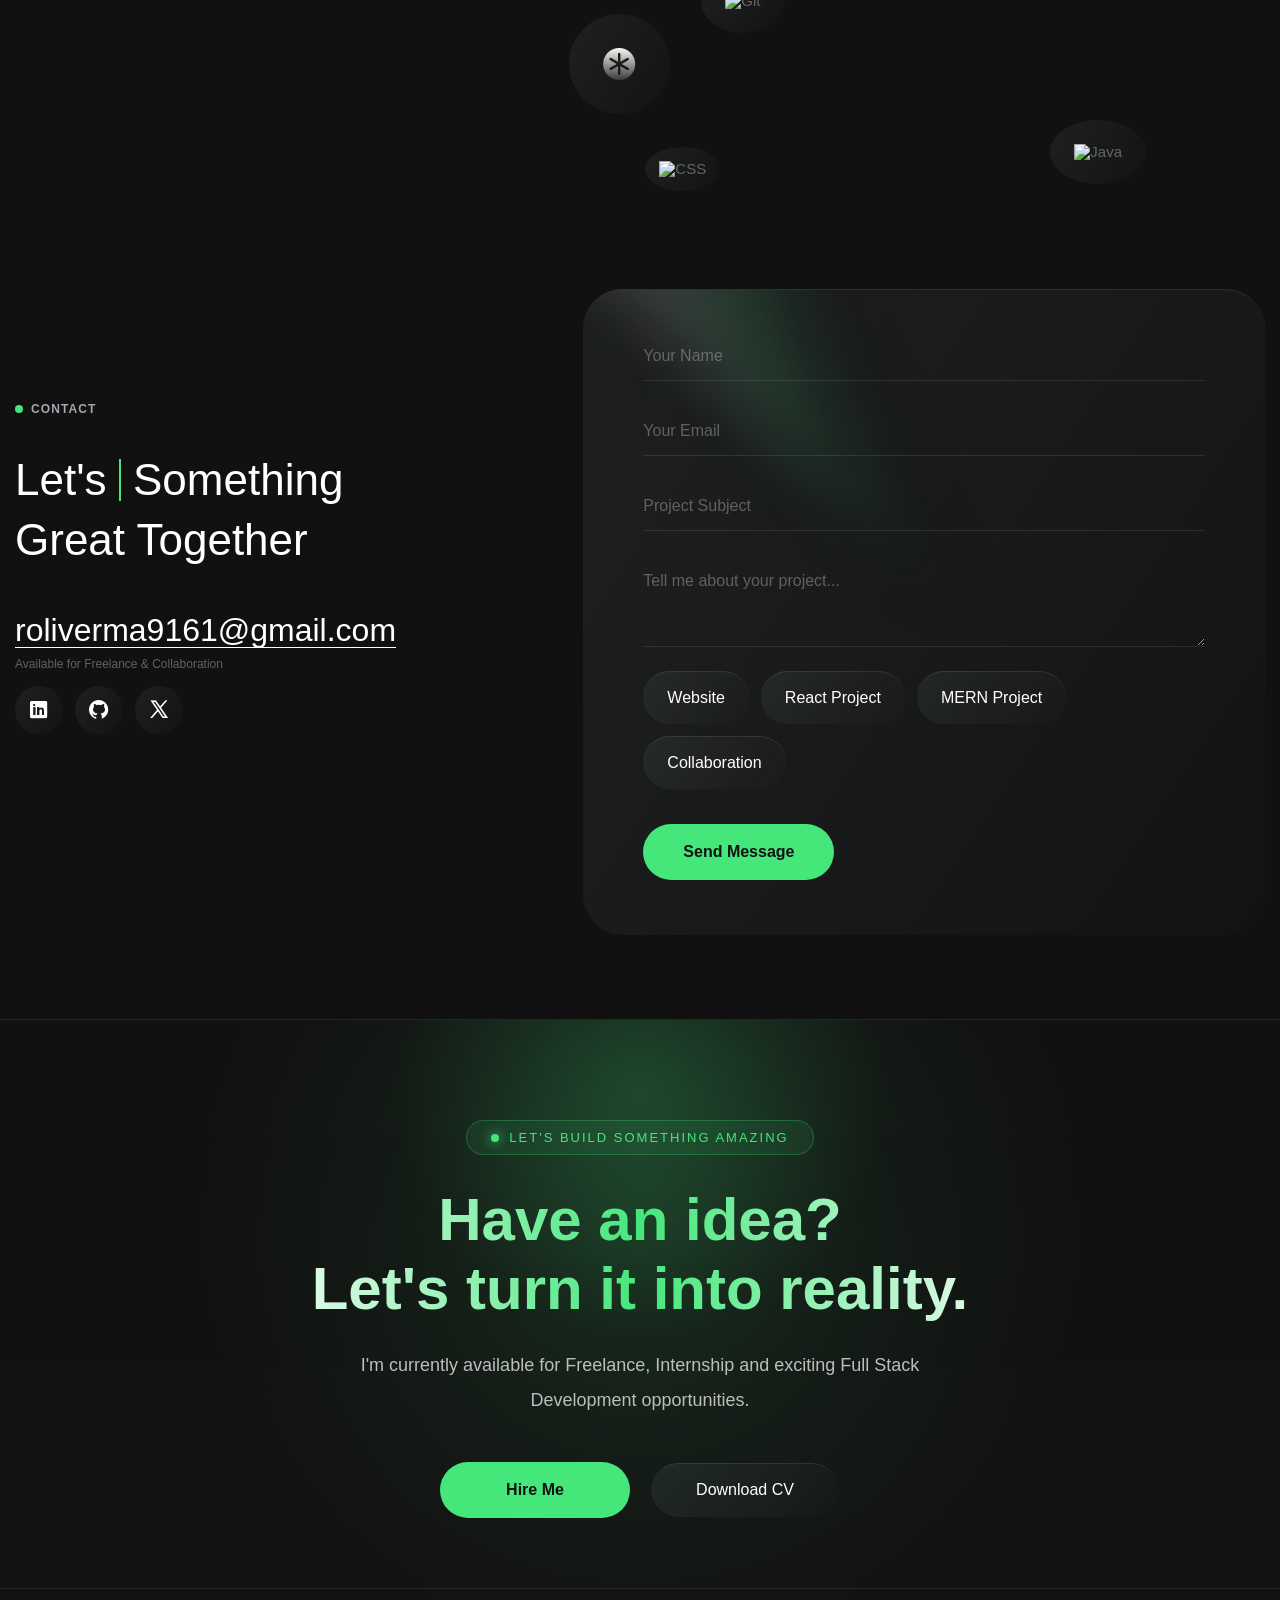
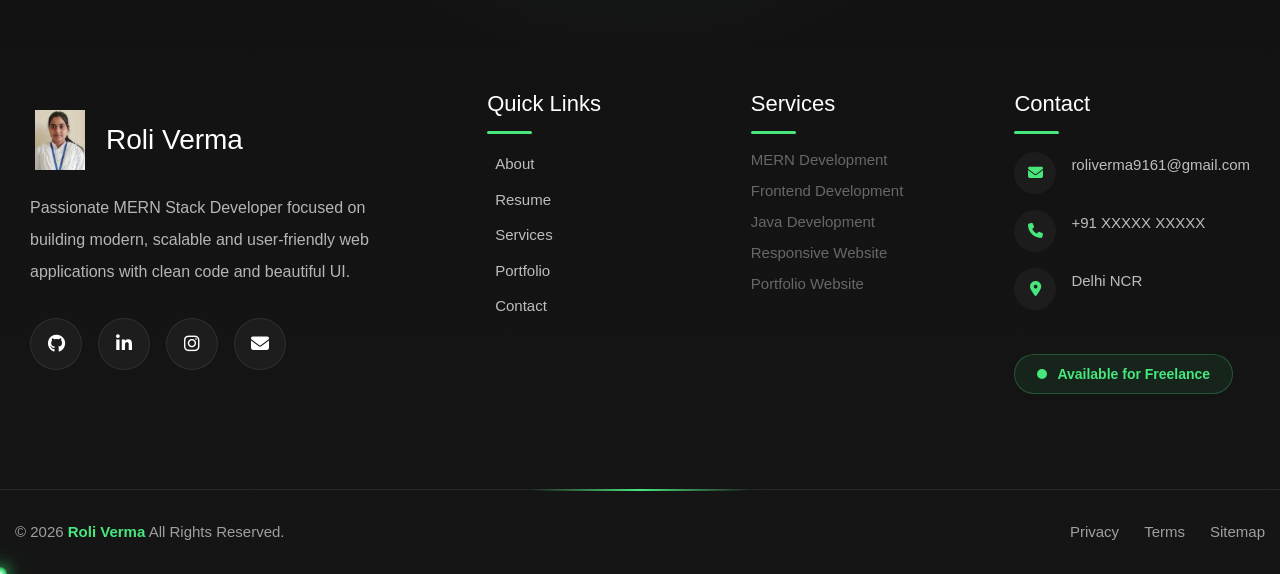
==== commit 49f6182b: "message 5th" ====
--- a/index.html
+++ b/index.html
@@ -741,8 +741,7 @@
                                 alt="Java and Spring Boot" />
                         </div>
                     </div>
-
-                    <!-- 04 -->
+ 
                     <div class="service-item area-effect scrolling-effect effectBottom">
                         <div class="content-inner d-flex align-items-center justify-content-between">
                             <div class="d-flex align-items-center content">
